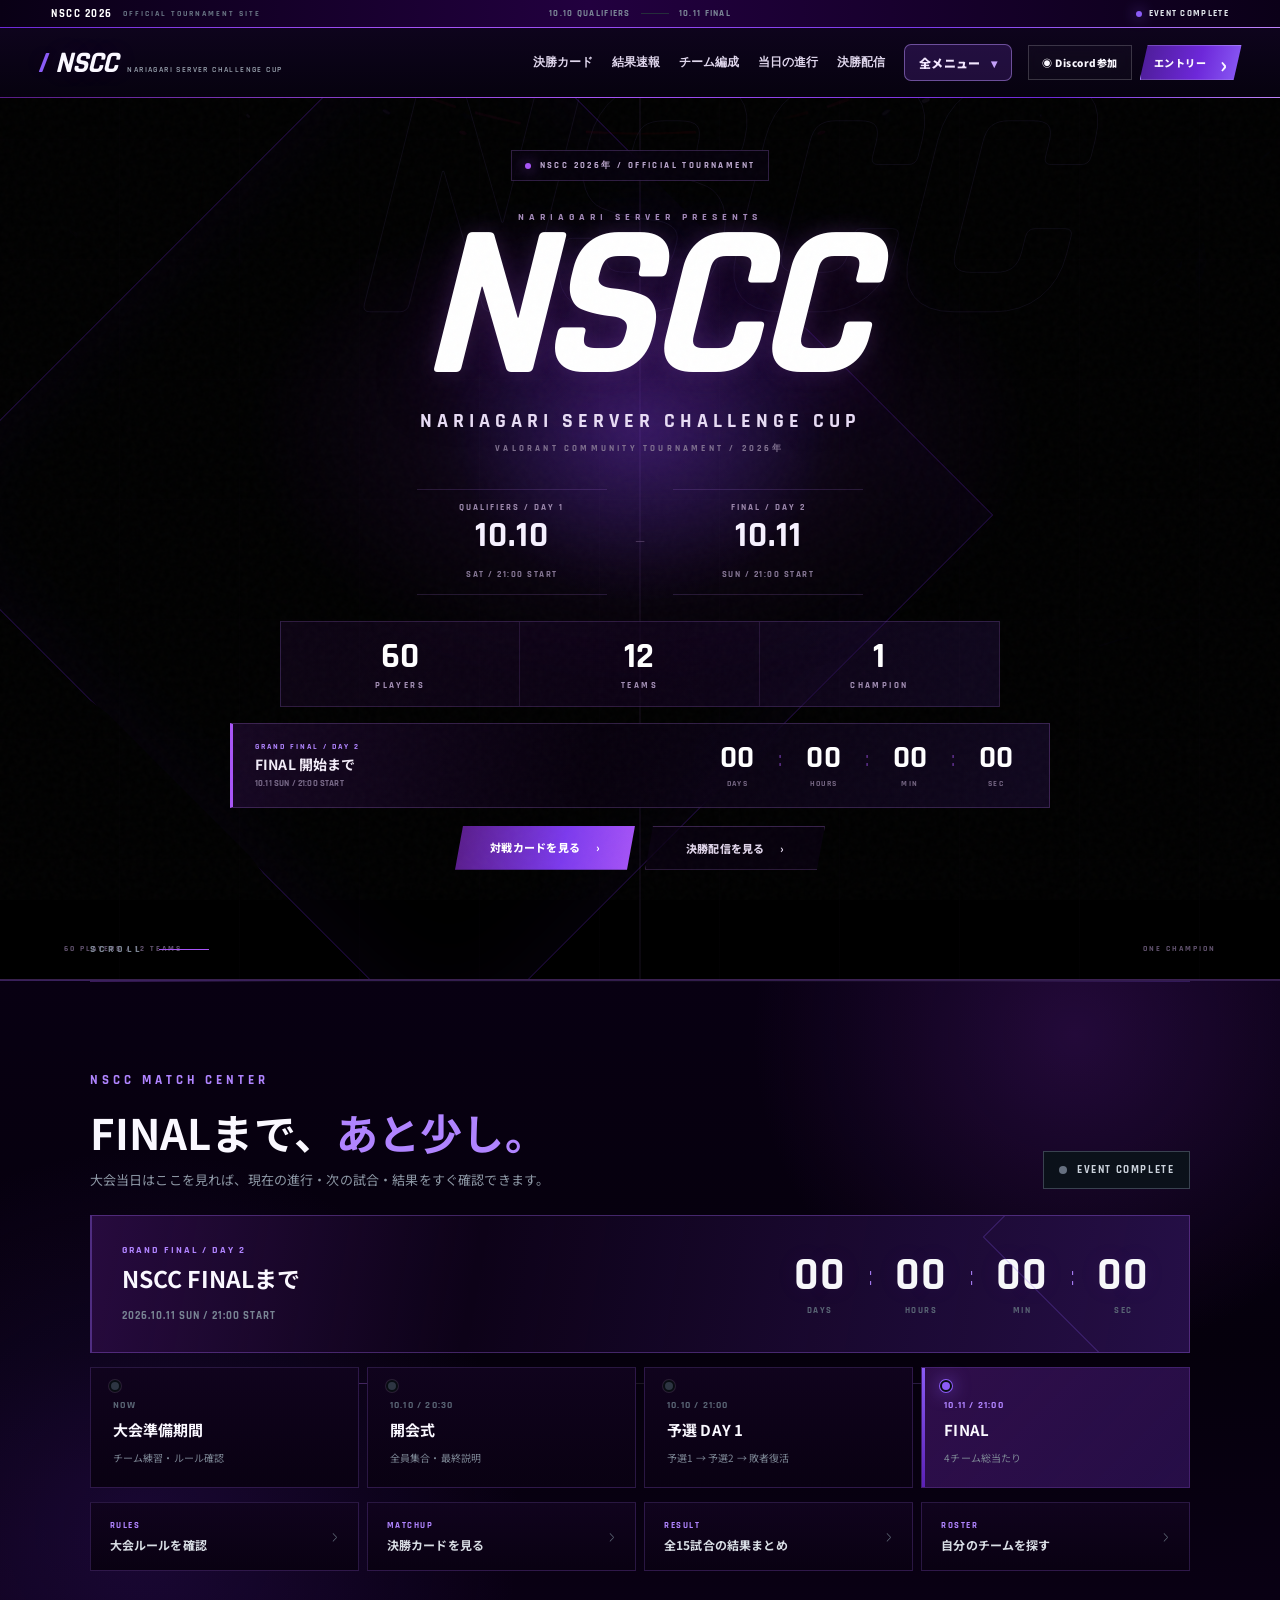
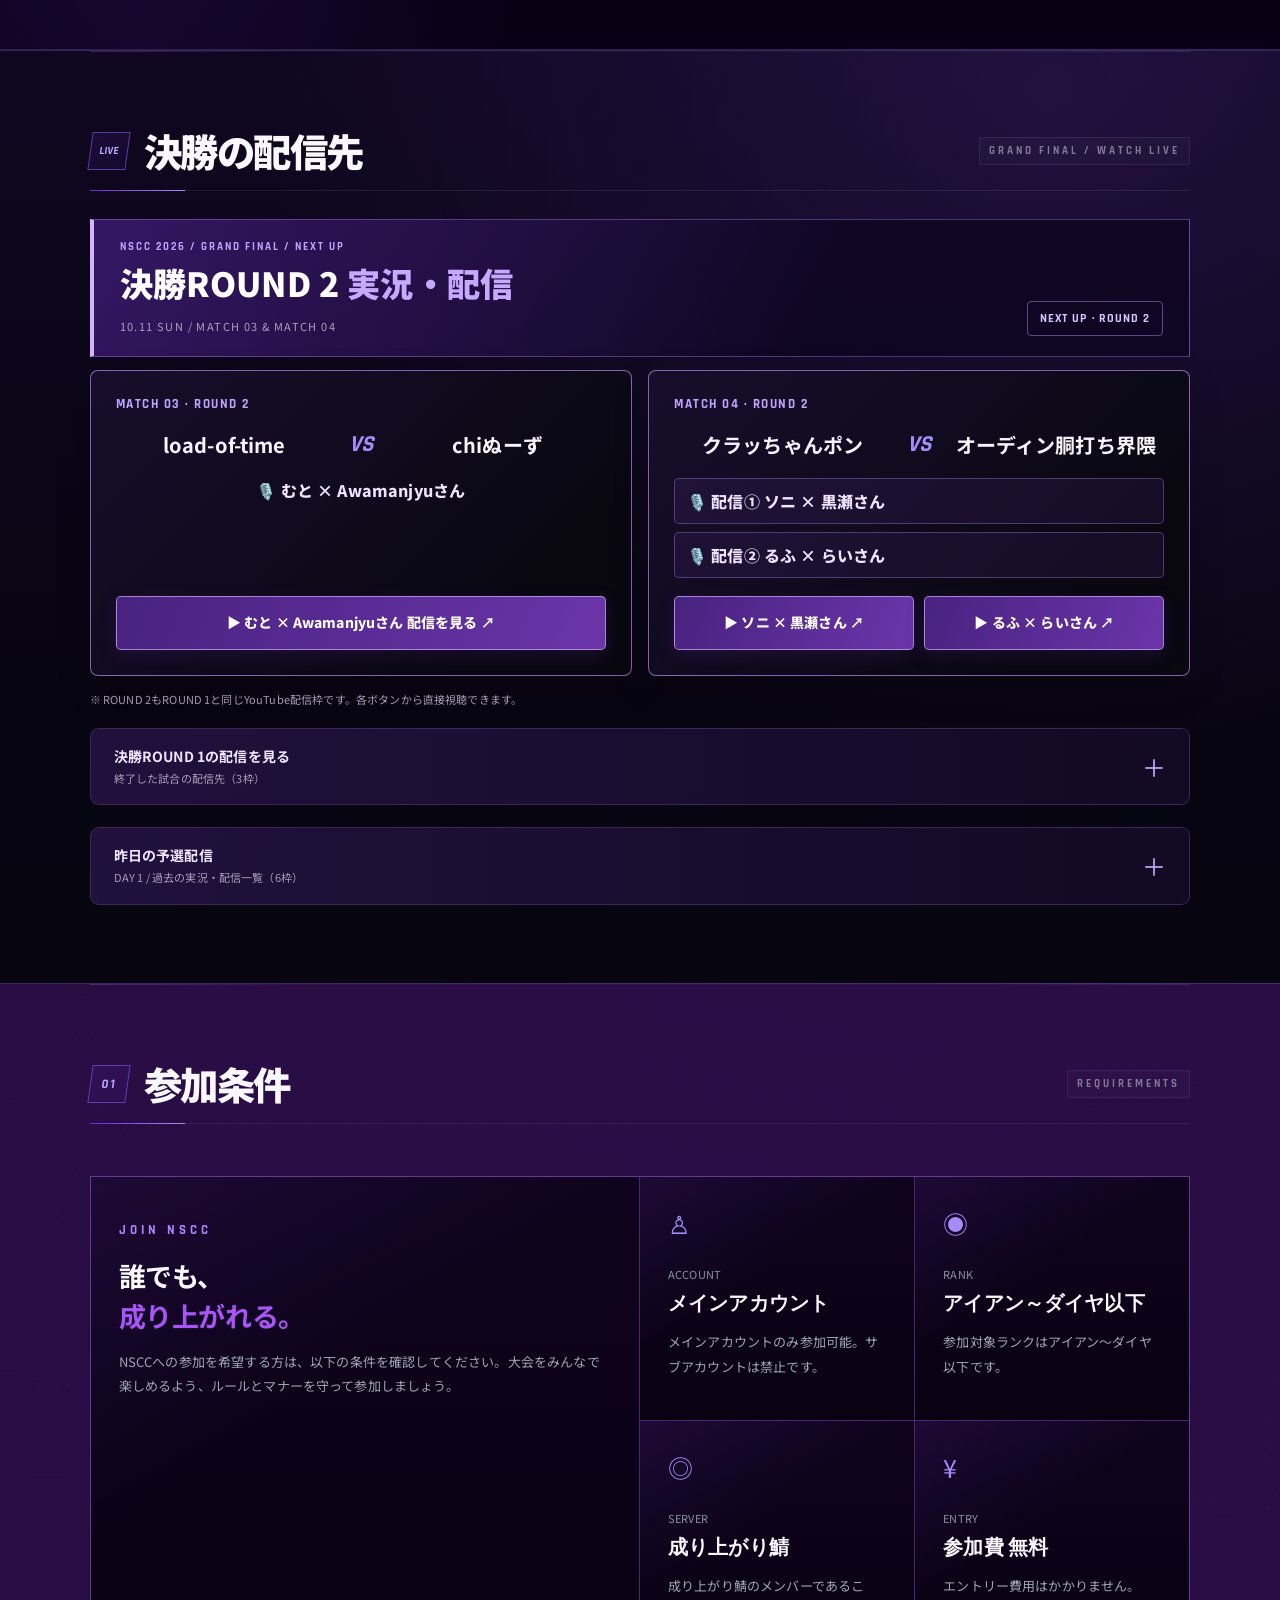
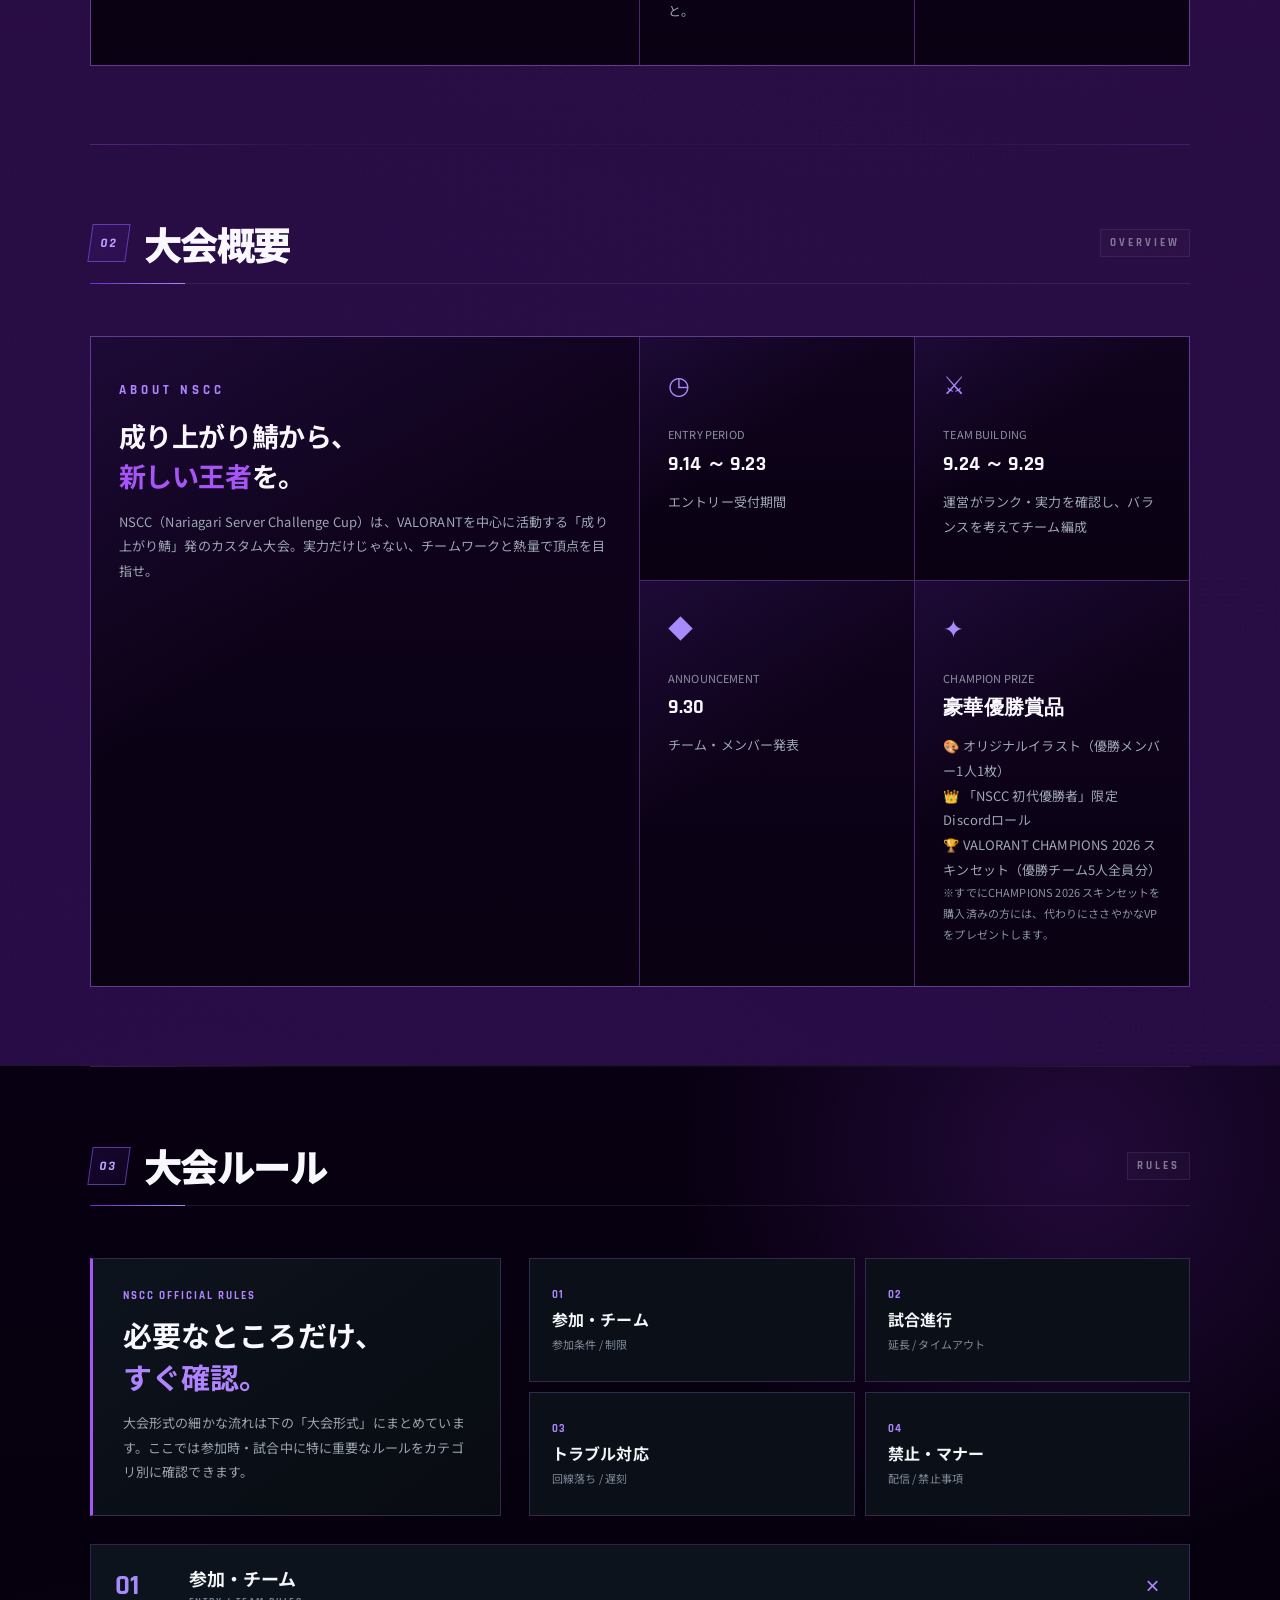
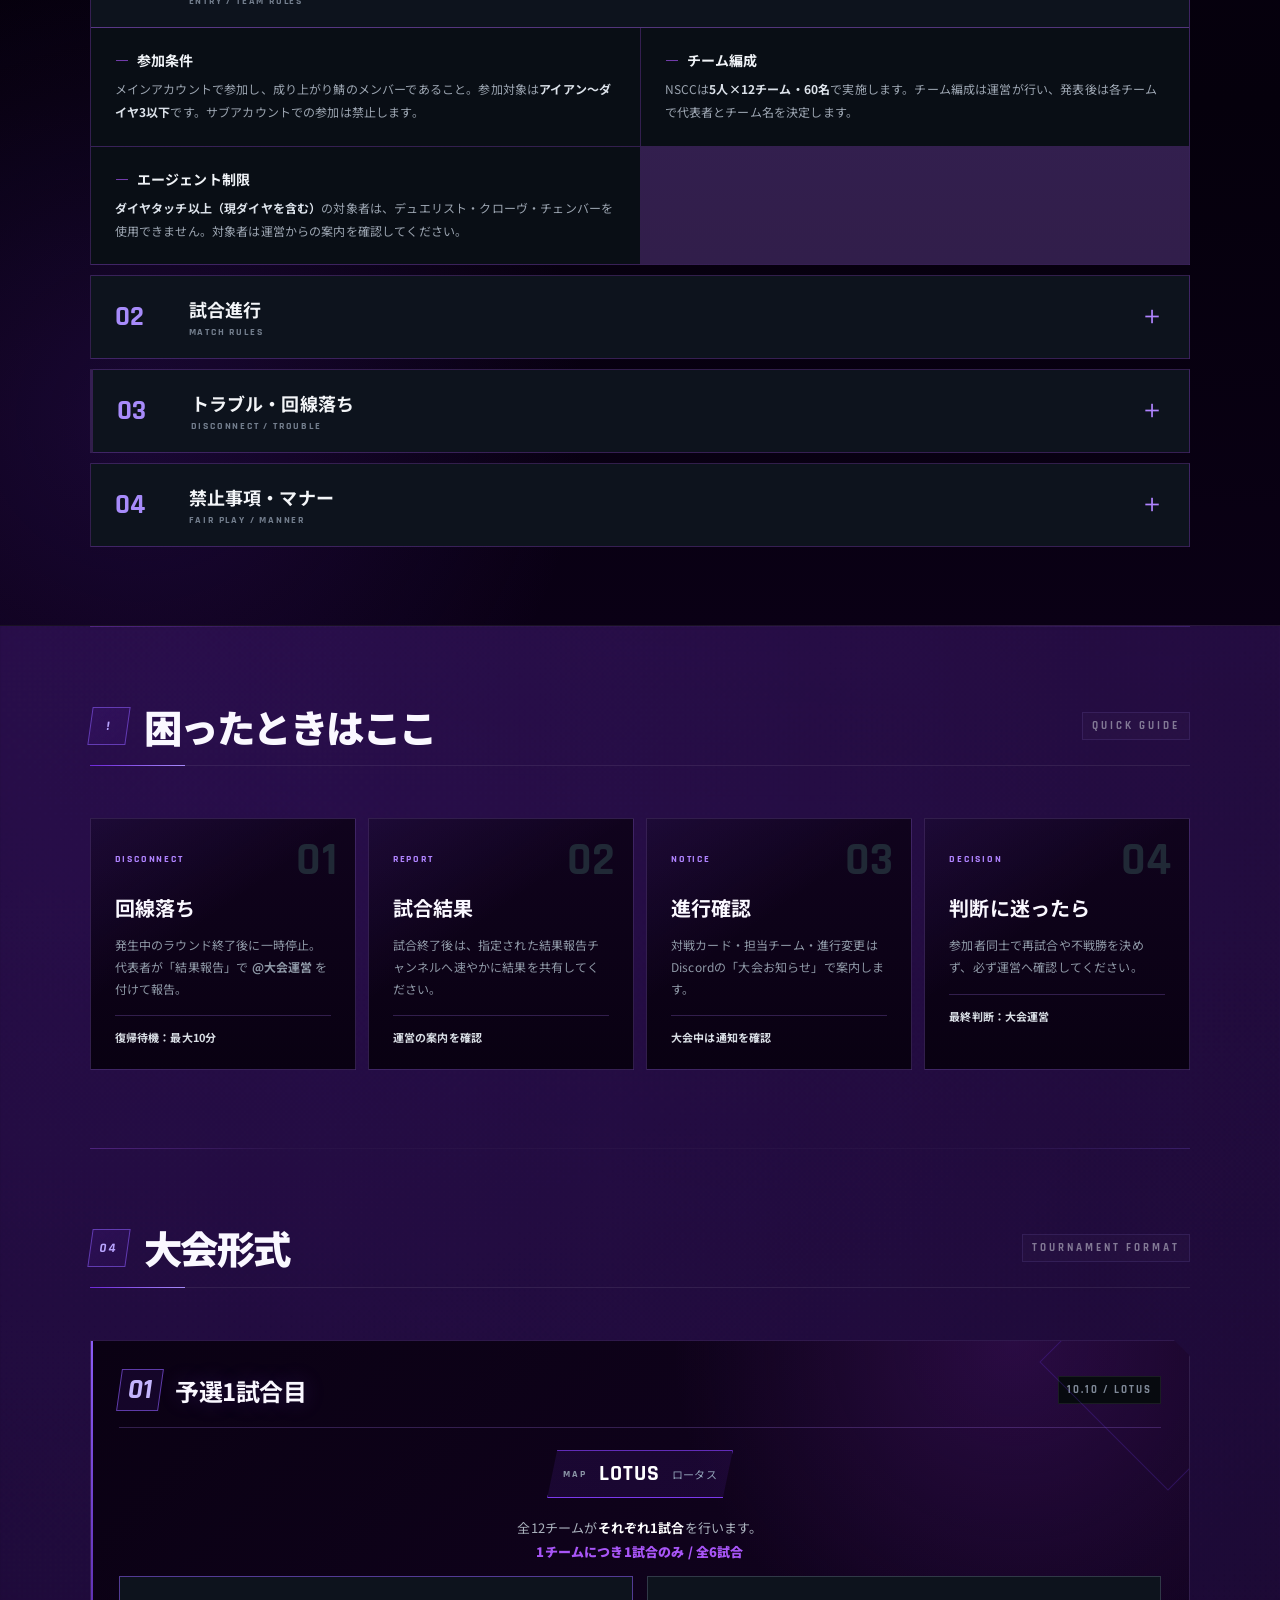
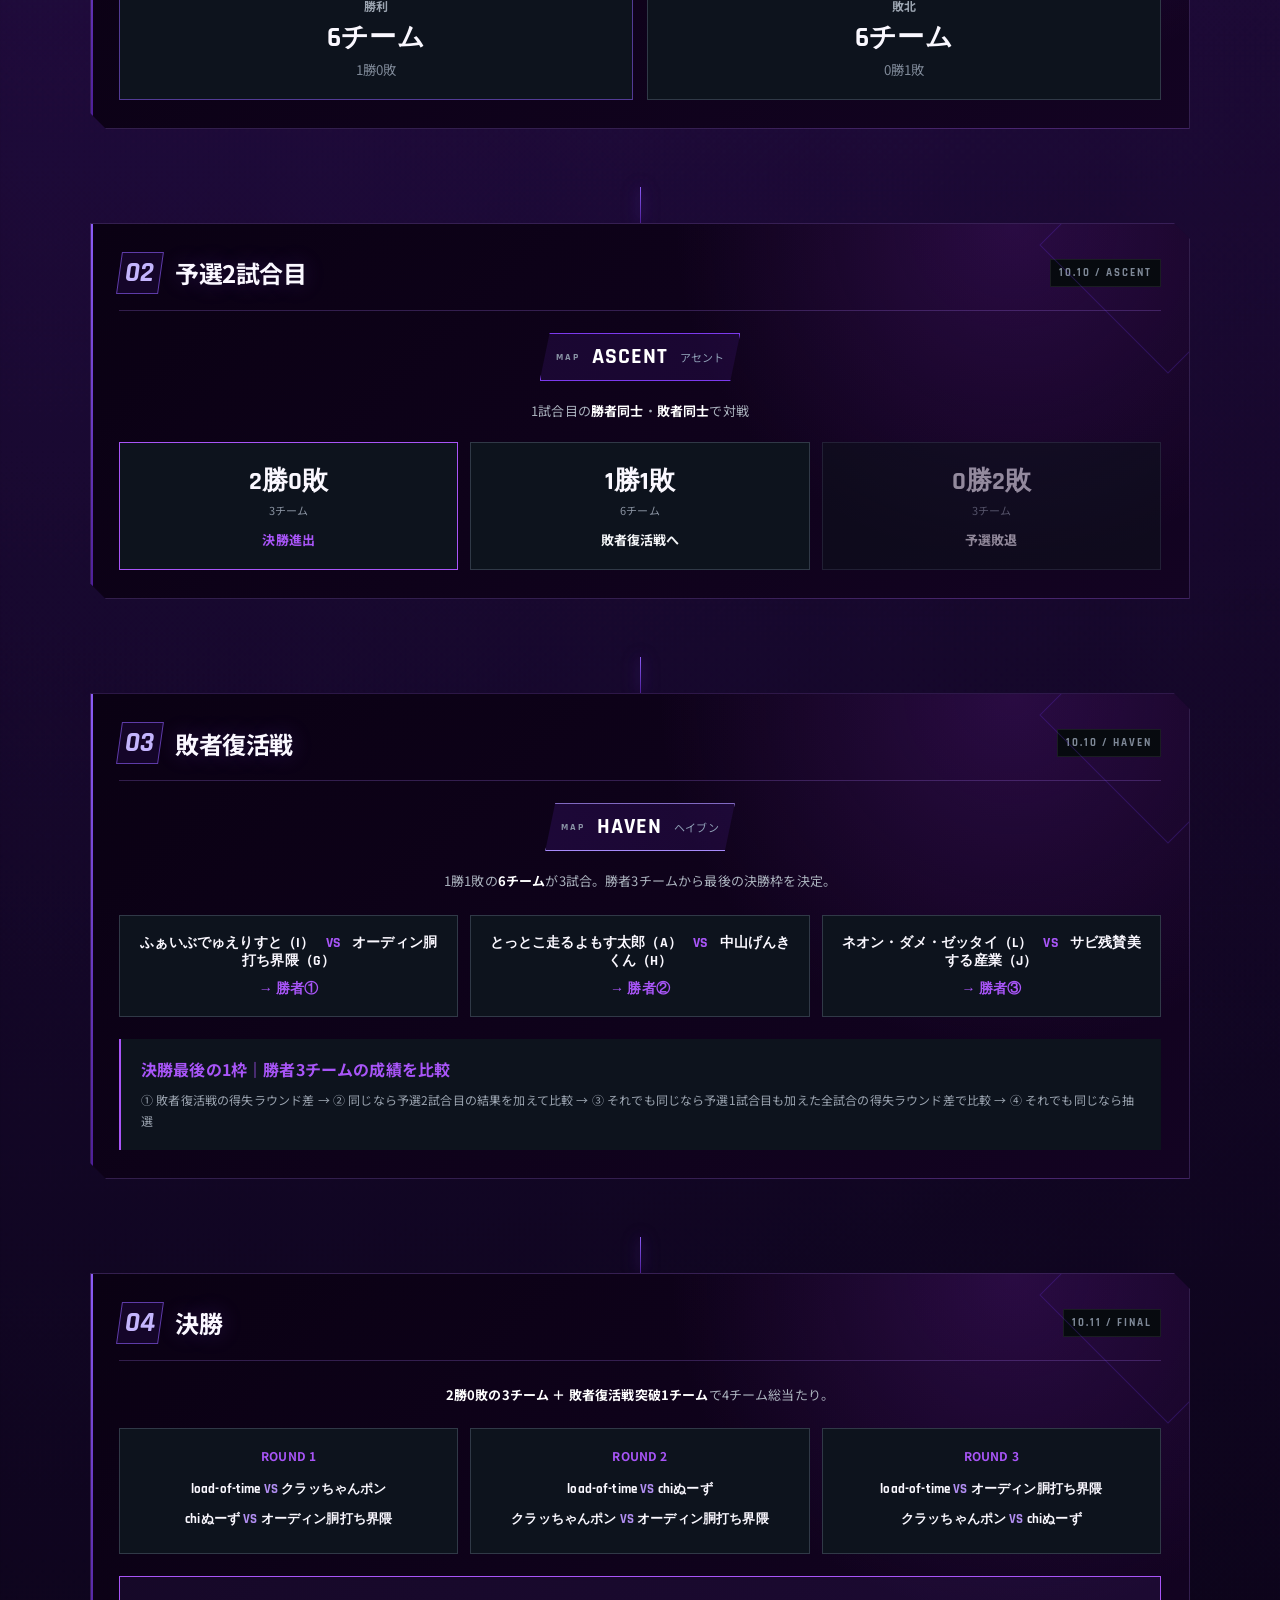
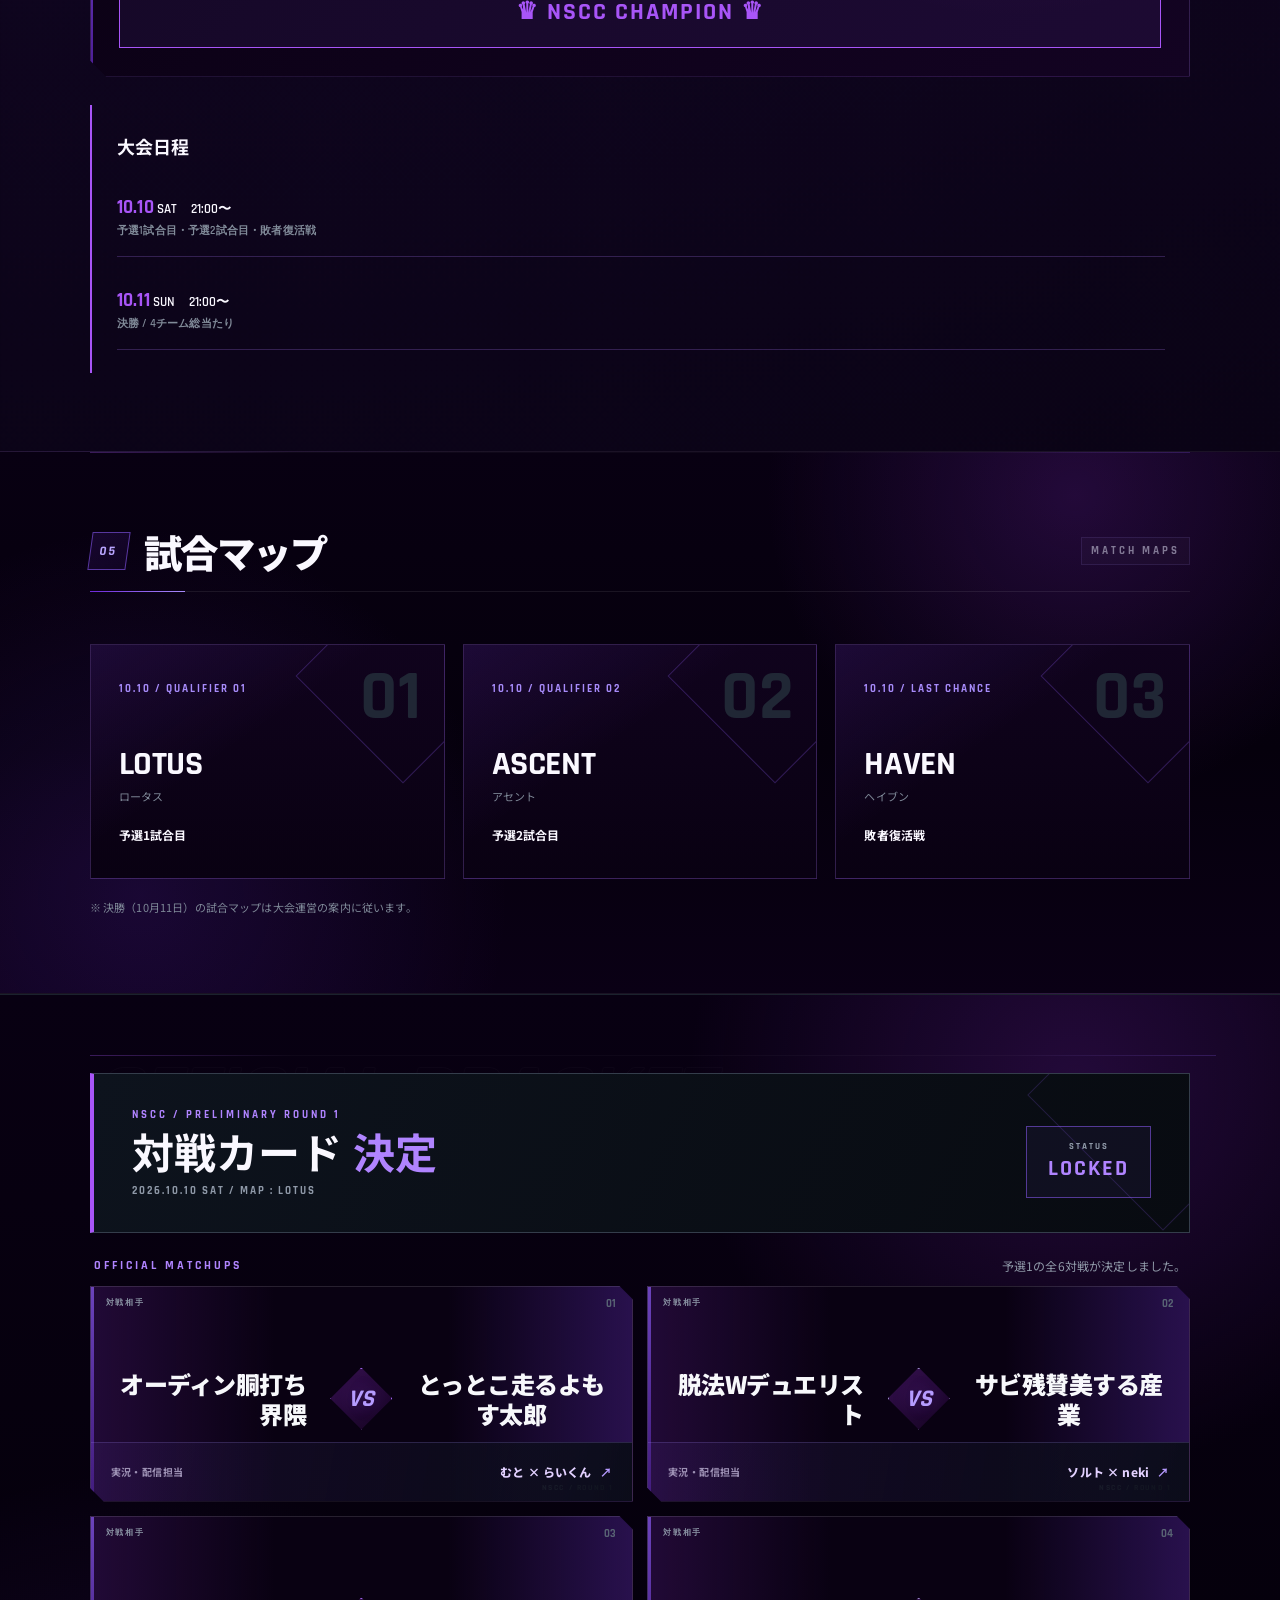
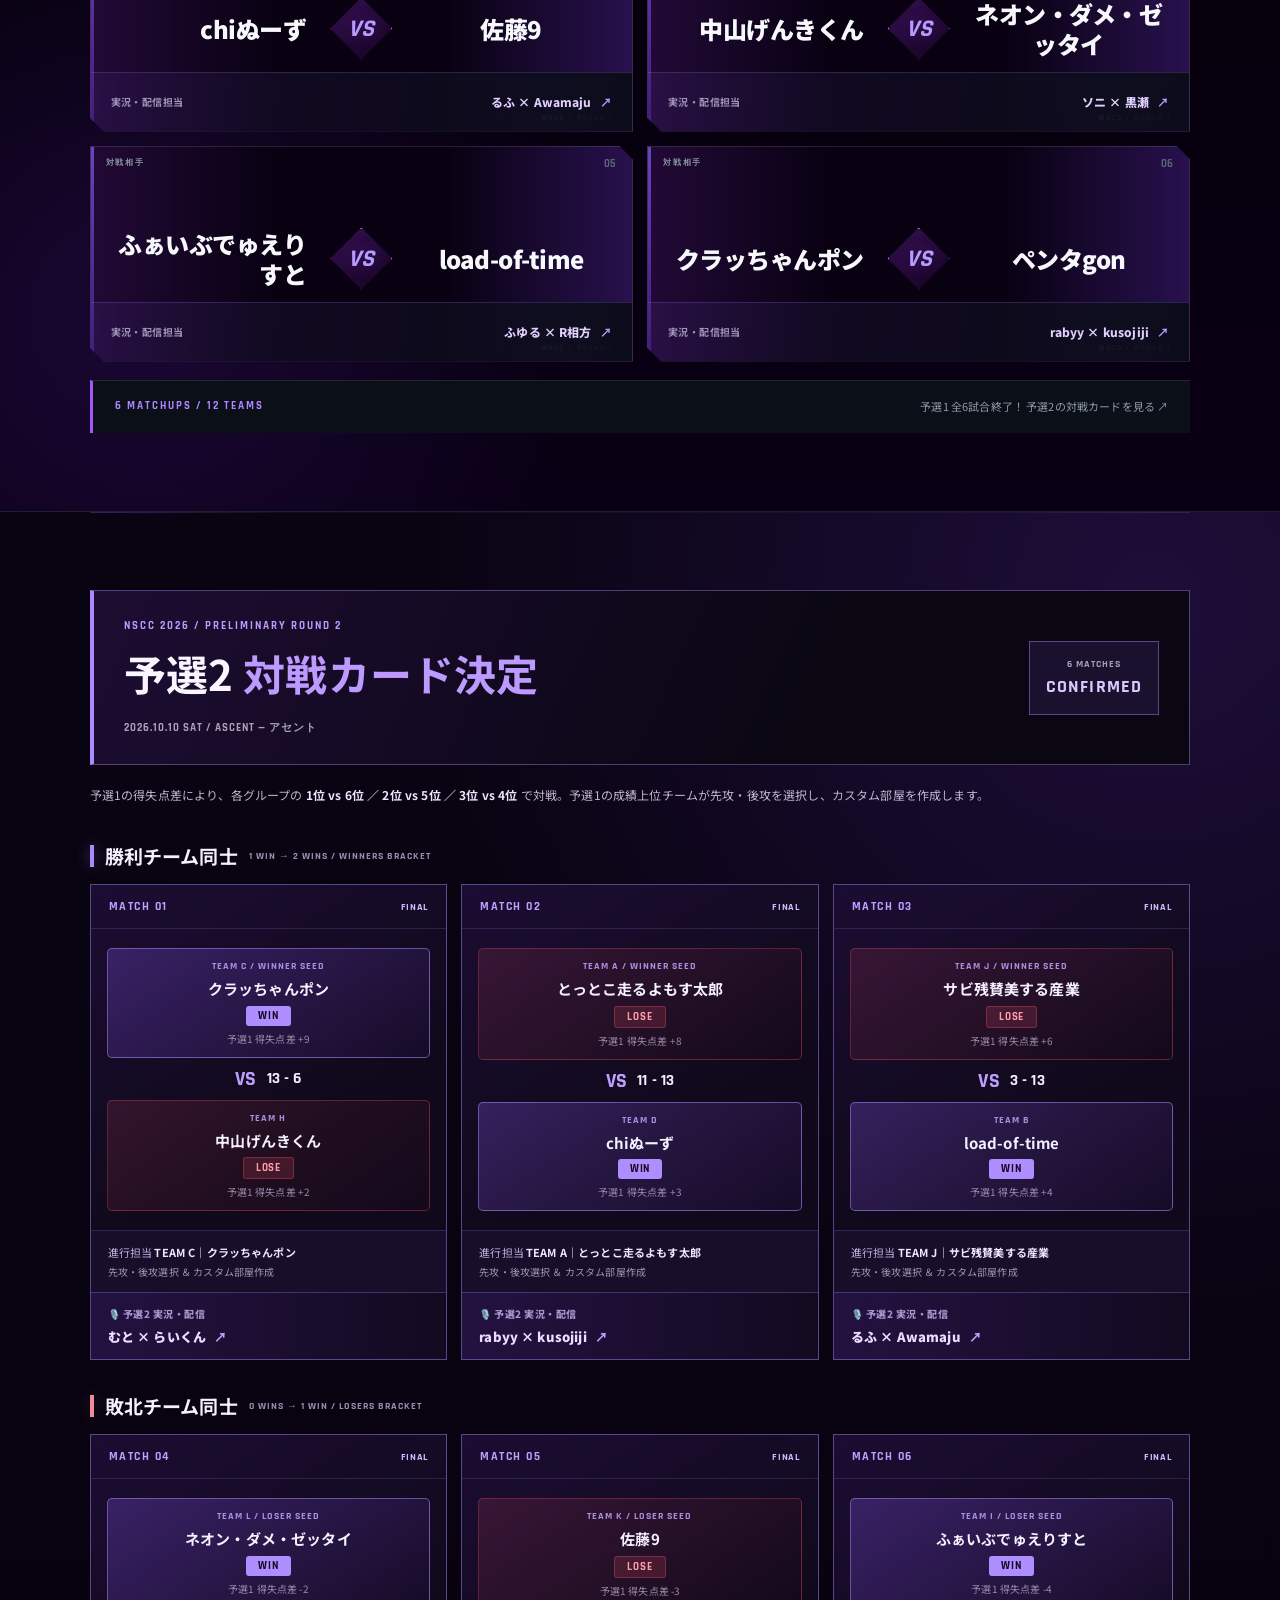
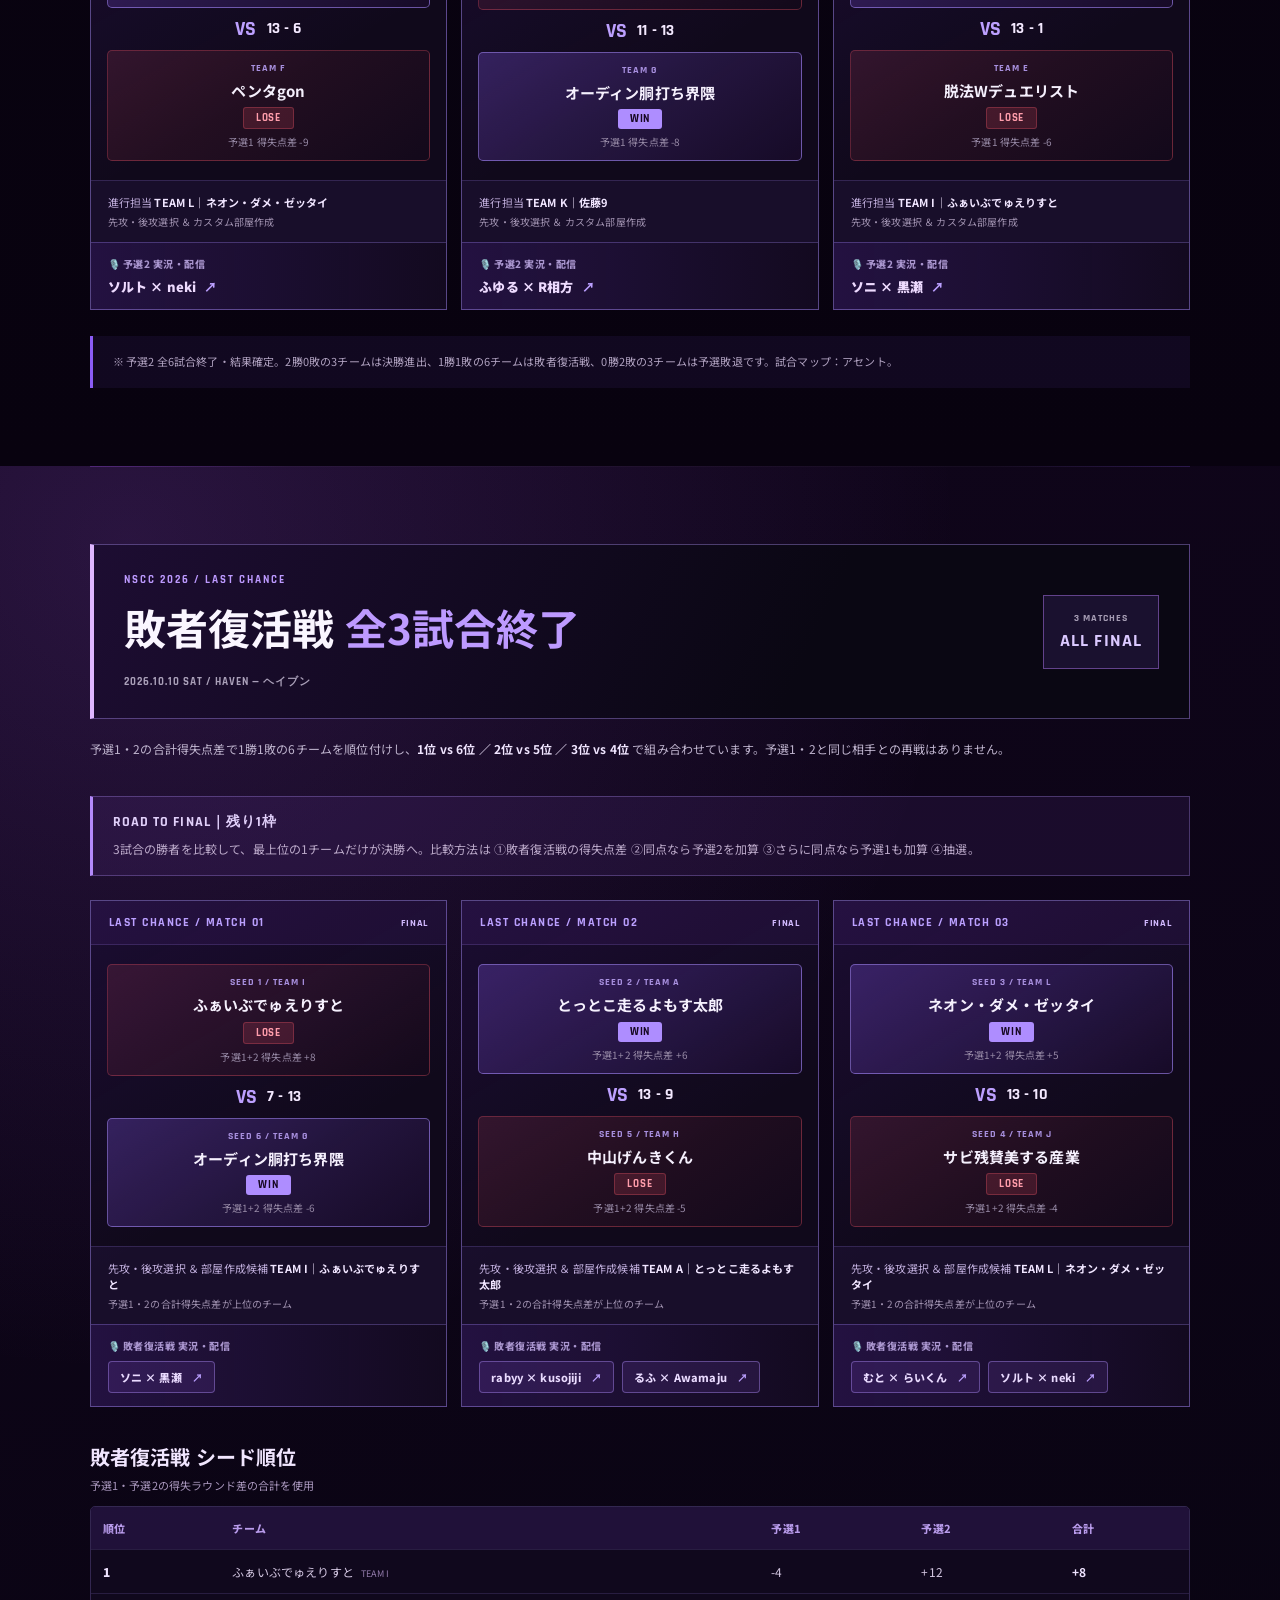
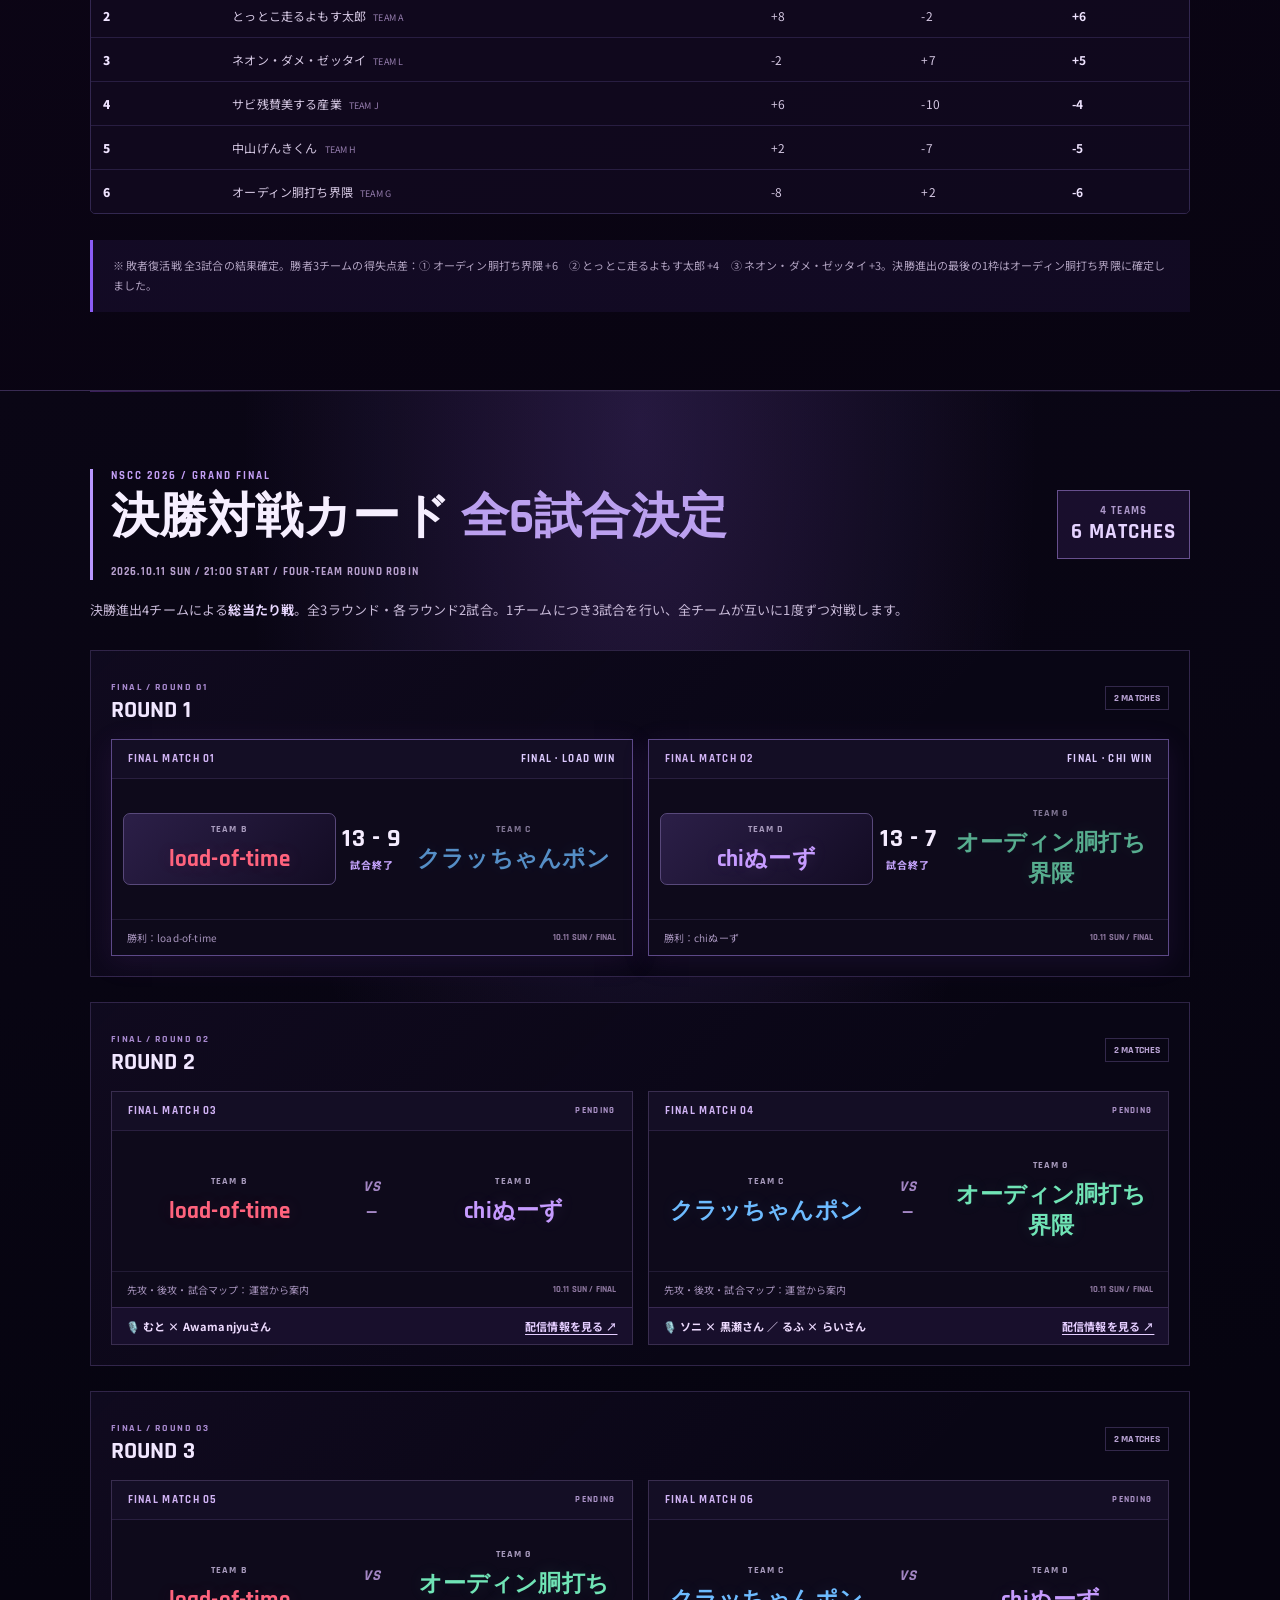
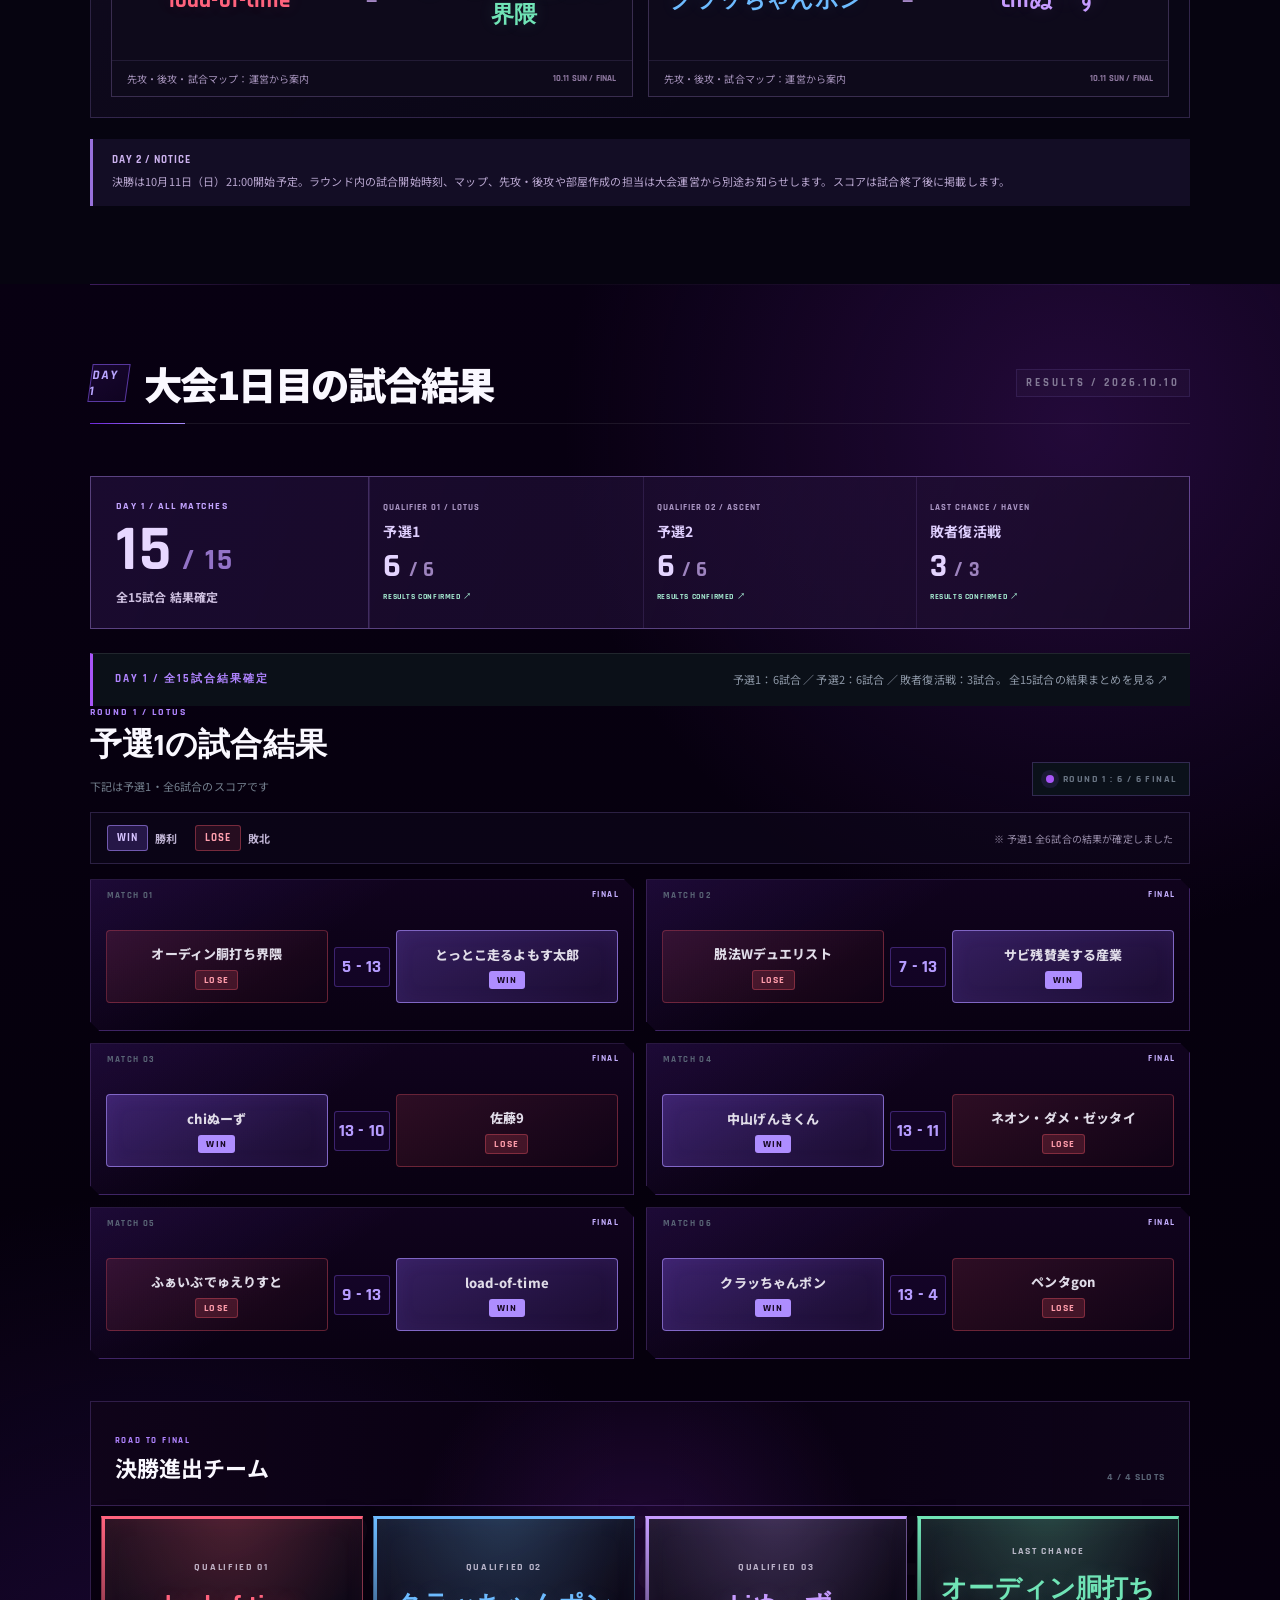
==== index.html @ c6357b42 "Link all ROUND 2 final broadcasts to their existing YouTube streams" ====
<!doctype html>
<html lang="ja">
<head>
  <meta charset="utf-8">
  <meta name="viewport" content="width=device-width,initial-scale=1">
  <meta http-equiv="Cache-Control" content="no-cache, no-store, must-revalidate">
  <meta http-equiv="Pragma" content="no-cache">
  <meta http-equiv="Expires" content="0">
  <title>NSCC | 成り上がり Server Challenge Cup</title>
  <meta name="description" content="成り上がり鯖が主催するVALORANTカスタム大会 NSCC">
  <link rel="stylesheet" href="style.css?v=20261011-r2-hosts-pairs">
</head>
<body class="nscc-compact-layout">
  <div class="noise"></div>
  <div class="tournament-ribbon">
    <div class="tournament-ribbon__brand"><strong>NSCC 2026</strong><span>OFFICIAL TOURNAMENT SITE</span></div>
    <div class="tournament-ribbon__schedule"><span>10.10 QUALIFIERS</span><i></i><span>10.11 FINAL</span></div>
    <div class="tournament-ribbon__status"><i></i><span id="ribbonStatus">PRE EVENT</span></div>
  </div>
  <header class="header site-nav-compact">
    <a class="brand" href="#top"><span>NSCC</span><small>NARIAGARI SERVER CHALLENGE CUP</small></a>
    <nav id="siteNav" aria-label="サイト内メニュー">
      <a href="#finalmatchups">決勝カード</a>
      <a href="#results">結果速報</a>
      <a href="#teams">チーム編成</a>
      <a href="#dayflow">当日の進行</a>
      <a href="#live">決勝配信</a>
      <details class="site-more">
        <summary>全メニュー <span aria-hidden="true">▾</span></summary>
        <div class="site-more-panel">
          <div class="site-menu-group"><small>大会案内</small>
            <a href="#liveboard">LIVE・カウントダウン</a>
            <a href="#requirements">参加条件</a>
            <a href="#about">大会概要</a>
            <a href="#rules">大会ルール</a>
            <a href="#quickguide">困ったときは</a>
            <a href="#notes">備考</a>
          </div>
          <div class="site-menu-group"><small>試合・結果</small>
            <a href="#bracket">大会形式</a>
            <a href="#maps">試合マップ</a>
            <a href="#matchups">予選1カード</a>
            <a href="#round2">予選2カード</a>
            <a href="#lastchance">敗者復活戦</a>
            <a href="results.html">大会結果まとめ</a>
          </div>
          <div class="site-menu-group"><small>運営・関連</small>
            <a href="draw.html">対戦抽選</a>
            <a href="side.html">先攻・後攻</a>
            <a href="#news">NEWS</a>
            <a href="#entry">エントリー情報</a>
            <a href="https://discord.gg/B6Ruuv8vS" target="_blank" rel="noopener">Discord参加 ↗</a>
          </div>
        </div>
      </details>
    </nav>
    <div class="head-actions">
      <a class="discord" href="https://discord.gg/B6Ruuv8vS" target="_blank" rel="noopener">◉ Discord参加</a>
      <a class="entry" href="https://forms.gle/kX8H7CHd4jUk99Mw9" target="_blank" rel="noopener">エントリー <b>›</b></a>
    </div>
    <button type="button" class="menu" aria-label="メニュー" aria-expanded="false" aria-controls="siteNav">☰</button>
  </header>
  <main id="top">
    <section class="hero hero-official">
      <div class="hero-bg"></div>
      <div class="hero-grid"></div>
      <div class="hero-stage-glow"></div>

      <div class="hero-official-inner">
        <div class="hero-status"><i></i><span>NSCC 2026年 / OFFICIAL TOURNAMENT</span></div>

        <div class="hero-mark">
          <span class="hero-mark-top">NARIAGARI SERVER PRESENTS</span>
          <h1>NSCC</h1>
          <p>NARIAGARI SERVER CHALLENGE CUP</p>
          <em>VALORANT COMMUNITY TOURNAMENT / 2026年</em>
        </div>

        <div class="hero-dates">
          <article>
            <small>QUALIFIERS / DAY 1</small>
            <strong>10.10</strong>
            <span>SAT / 21:00 START</span>
          </article>
          <b>—</b>
          <article>
            <small>FINAL / DAY 2</small>
            <strong>10.11</strong>
            <span>SUN / 21:00 START</span>
          </article>
        </div>

        <div class="hero-stats">
          <article><strong>60</strong><span>PLAYERS</span></article>
          <article><strong>12</strong><span>TEAMS</span></article>
          <article><strong>1</strong><span>CHAMPION</span></article>
        </div>

        <div class="hero-countdown">
          <div class="hero-countdown-title">
            <small>GRAND FINAL / DAY 2</small>
            <strong>FINAL 開始まで</strong>
            <span>10.11 SUN / 21:00 START</span>
          </div>
          <div class="hero-countdown-clock" aria-label="NSCC FINAL開始までのカウントダウン">
            <div><b id="heroDays">--</b><small>DAYS</small></div>
            <i>:</i>
            <div><b id="heroHours">--</b><small>HOURS</small></div>
            <i>:</i>
            <div><b id="heroMinutes">--</b><small>MIN</small></div>
            <i>:</i>
            <div><b id="heroSeconds">--</b><small>SEC</small></div>
          </div>
        </div>

        <div class="hero-official-actions">
          <a href="#finalmatchups" class="hero-primary">対戦カードを見る <span>›</span></a>
          <a href="#live" class="hero-secondary">決勝配信を見る <span>›</span></a>
        </div>
      </div>

      <div class="hero-corner hero-corner-left">60 PLAYERS / 12 TEAMS</div>
      <div class="hero-corner hero-corner-right">ONE CHAMPION</div>
      <div class="scroll">SCROLL <span></span></div>
    </section>

    <section id="liveboard" class="section event-command-section">
      <div class="event-command-top">
        <div>
          <p class="eyebrow">NSCC MATCH CENTER</p>
          <h2>FINALまで、<span>あと少し。</span></h2>
          <p>大会当日はここを見れば、現在の進行・次の試合・結果をすぐ確認できます。</p>
        </div>
        <div class="live-status-badge" id="liveStatusBadge"><i></i><span>PRE EVENT</span></div>
      </div>

      <div class="countdown-panel" id="countdownPanel" data-target="2026-10-11T21:00:00+09:00">
        <div class="countdown-copy">
          <small>GRAND FINAL / DAY 2</small>
          <strong>NSCC FINALまで</strong>
          <span>2026.10.11 SUN / 21:00 START</span>
        </div>
        <div class="countdown-clock" aria-label="NSCC FINAL開始までのカウントダウン">
          <div><b id="cdDays">--</b><small>DAYS</small></div>
          <i>:</i>
          <div><b id="cdHours">--</b><small>HOURS</small></div>
          <i>:</i>
          <div><b id="cdMinutes">--</b><small>MIN</small></div>
          <i>:</i>
          <div><b id="cdSeconds">--</b><small>SEC</small></div>
        </div>
      </div>

      <div class="live-progress" id="liveProgress">
        <article class="active" data-stage="pre"><small>NOW</small><b>大会準備期間</b><span>チーム練習・ルール確認</span></article>
        <article data-stage="opening"><small>10.10 / 20:30</small><b>開会式</b><span>全員集合・最終説明</span></article>
        <article data-stage="day1"><small>10.10 / 21:00</small><b>予選 DAY 1</b><span>予選1 → 予選2 → 敗者復活</span></article>
        <article data-stage="final"><small>10.11 / 21:00</small><b>FINAL</b><span>4チーム総当たり</span></article>
      </div>

      <div class="command-links">
        <a href="#rules"><span>RULES</span><b>大会ルールを確認</b><em>›</em></a>
        <a href="#finalmatchups"><span>MATCHUP</span><b>決勝カードを見る</b><em>›</em></a>
        <a href="results.html"><span>RESULT</span><b>全15試合の結果まとめ</b><em>›</em></a>
        <a href="#teams"><span>ROSTER</span><b>自分のチームを探す</b><em>›</em></a>
      </div>
    </section>

<section id="live" class="section dark nscc-final-live-section">
      <div class="section-title"><span>LIVE</span><h2>決勝の配信先</h2><small>GRAND FINAL / WATCH LIVE</small></div>


      <div class="nscc-final-broadcast nscc-round2-featured" id="final-live-streams">
        <div class="nscc-final-broadcast-heading">
          <div><p>NSCC 2026 / GRAND FINAL / NEXT UP</p><h3>決勝ROUND 2 <span>実況・配信</span></h3><small>10.11 SUN / MATCH 03 &amp; MATCH 04</small></div>
          <span class="nscc-final-broadcast-label">NEXT UP · ROUND 2</span>
        </div>
        <div class="nscc-final-broadcast-grid">
          <article class="nscc-final-broadcast-card">
            <small>MATCH 03 · ROUND 2</small>
            <div class="nscc-final-broadcast-versus"><strong>load-of-time</strong><b>VS</b><strong>chiぬーず</strong></div>
            <p class="nscc-r2-hosts">🎙️ むと × Awamanjyuさん</p>
            <div class="nscc-final-broadcast-links"><a href="https://youtube.com/live/Dep8SmiEMSQ" target="_blank" rel="noopener noreferrer" aria-label="むととAwamanjyuさんのROUND 2配信をYouTubeで見る">▶ むと × Awamanjyuさん 配信を見る ↗</a></div>
          </article>
          <article class="nscc-final-broadcast-card">
            <small>MATCH 04 · ROUND 2</small>
            <div class="nscc-final-broadcast-versus"><strong>クラッちゃんポン</strong><b>VS</b><strong>オーディン胴打ち界隈</strong></div>
            <div class="nscc-r2-host-pairs"><p class="nscc-r2-hosts">🎙️ 配信① ソニ × 黒瀬さん</p><p class="nscc-r2-hosts">🎙️ 配信② るふ × らいさん</p></div>
            <div class="nscc-final-broadcast-links"><a href="https://youtube.com/live/qg47vng_0dU" target="_blank" rel="noopener noreferrer" aria-label="ソニと黒瀬さんのROUND 2配信をYouTubeで見る">▶ ソニ × 黒瀬さん ↗</a><a href="https://www.youtube.com/live/hFQLG4HfKjw" target="_blank" rel="noopener noreferrer" aria-label="るふとらいさんのROUND 2配信をYouTubeで見る">▶ るふ × らいさん ↗</a></div>
          </article>
        </div>
        <p class="nscc-final-broadcast-note">※ ROUND 2もROUND 1と同じYouTube配信枠です。各ボタンから直接視聴できます。</p>
      </div>
      <details class="nscc-r1-broadcast-archive">
        <summary><span><b>決勝ROUND 1の配信を見る</b><small>終了した試合の配信先（3枠）</small></span><em aria-hidden="true">＋</em></summary>
      <div class="nscc-final-broadcast" id="round1-live-streams">
        <div class="nscc-final-broadcast-heading">
          <div>
            <p>NSCC 2026 / GRAND FINAL / ROUND 1</p>
            <h3>決勝ROUND 1 <span>実況・配信</span></h3>
            <small>10.11 SUN / YOUTUBE LIVE</small>
          </div>
          <span class="nscc-final-broadcast-label">2 MATCHES · 3 WATCH LINKS</span>
        </div>
        <div class="nscc-final-broadcast-grid">
          <article class="nscc-final-broadcast-card">
            <small>MATCH 01 · ROUND 1</small>
            <div class="nscc-final-broadcast-versus"><strong>load-of-time</strong><b>VS</b><strong>クラッちゃんポン</strong></div>
            <p>配信担当：るふさん（単独配信）／ソニくん（別配信枠）</p>
            <div class="nscc-final-broadcast-links">
              <a href="https://www.youtube.com/live/hFQLG4HfKjw" target="_blank" rel="noopener noreferrer" aria-label="るふさんの決勝配信をYouTubeで見る">▶ るふさんの配信 ↗</a>
              <a href="https://youtube.com/live/qg47vng_0dU" target="_blank" rel="noopener noreferrer" aria-label="ソニくんの決勝配信をYouTubeで見る">▶ ソニくんの配信 ↗</a>
            </div>
          </article>
          <article class="nscc-final-broadcast-card">
            <small>MATCH 02 · ROUND 1</small>
            <div class="nscc-final-broadcast-versus"><strong>chiぬーず</strong><b>VS</b><strong>オーディン胴打ち界隈</strong></div>
            <p>実況・配信：むと × Awamanjyuさん</p>
            <div class="nscc-final-broadcast-links">
              <a href="https://youtube.com/live/Dep8SmiEMSQ" target="_blank" rel="noopener noreferrer" aria-label="むととAwamanjyuさんの決勝配信をYouTubeで見る">▶ むと＆Awamanjyuさんの配信 ↗</a>
            </div>
          </article>
        </div>
        <p class="nscc-final-broadcast-note">※各配信の開始状況はYouTubeでご確認ください。昨日の予選配信は下のメニューから開けます。</p>
      </div>
      </details>
      <details class="nscc-qualifier-details">
        <summary><span><b>昨日の予選配信</b><small>DAY 1 / 過去の実況・配信一覧（6枠）</small></span><em aria-hidden="true">＋</em></summary>
      <div class="nscc-stream-wrap">
        <div class="nscc-stream-intro">
          <p class="nscc-stream-eyebrow">NSCC 2026 / OFFICIAL BROADCAST</p>
          <h3>昨日の予選 <span>アーカイブ配信</span></h3>
          <p>予選1・予選2・敗者復活戦の配信枠をまとめています。昨日の対戦を振り返りたい方はこちらからどうぞ。</p>
          <div class="nscc-stream-summary"><b>06</b><span>LIVE CHANNELS</span><i></i><b>12</b><span>COMMENTATORS</span></div>
        </div>
        <div class="nscc-stream-grid">
        <article class="nscc-stream-card" id="live-stream-01">
          <div class="nscc-stream-top"><span>STREAM 01</span><span class="nscc-stream-platform"><span class="nscc-stream-live-dot"></span> YOUTUBE LIVE</span></div>
          <div class="nscc-stream-people"><span>実況・配信</span><h3>むと <span class="nscc-stream-cross">×</span> らいくん</h3></div>
          <div class="nscc-stream-match"><small>予選1 担当試合 / MATCH 01</small><div class="nscc-stream-teams"><span>オーディン胴打ち界隈</span><b>VS</b><span>とっとこ走るよもす太郎</span></div></div>
          
          <div class="nscc-stream-match nscc-stream-match--round2"><small>予選2 担当試合 / MATCH 01</small><div class="nscc-stream-teams"><span>クラッちゃんポン</span><b>VS</b><span>中山げんきくん</span></div></div>
          
          <div class="nscc-stream-match nscc-stream-match--lastchance"><small>敗者復活戦 担当試合 / MATCH 03</small><div class="nscc-stream-teams"><span>ネオン・ダメ・ゼッタイ</span><b>VS</b><span>サビ残賛美する産業</span></div></div>
          <a class="nscc-stream-link" href="https://youtube.com/live/gdm9dBAhXcs?feature=share" target="_blank" rel="noopener noreferrer" aria-label="むととらいくんの配信をYouTubeで見る"><span>配信ページを見る</span><span aria-hidden="true">↗</span></a>
        </article>
        <article class="nscc-stream-card" id="live-stream-02">
          <div class="nscc-stream-top"><span>STREAM 02</span><span class="nscc-stream-platform"><span class="nscc-stream-live-dot"></span> YOUTUBE LIVE</span></div>
          <div class="nscc-stream-people"><span>実況・配信</span><h3>ソルト <span class="nscc-stream-cross">×</span> neki</h3></div>
          <div class="nscc-stream-match"><small>予選1 担当試合 / MATCH 02</small><div class="nscc-stream-teams"><span>脱法Wデュエリスト</span><b>VS</b><span>サビ残賛美する産業</span></div></div>
          
          <div class="nscc-stream-match nscc-stream-match--round2"><small>予選2 担当試合 / MATCH 04</small><div class="nscc-stream-teams"><span>ネオン・ダメ・ゼッタイ</span><b>VS</b><span>ペンタgon</span></div></div>
          
          <div class="nscc-stream-match nscc-stream-match--lastchance"><small>敗者復活戦 担当試合 / MATCH 03</small><div class="nscc-stream-teams"><span>ネオン・ダメ・ゼッタイ</span><b>VS</b><span>サビ残賛美する産業</span></div></div>
          <a class="nscc-stream-link" href="https://www.youtube.com/live/NF9pKOTMsrs?si=boB-4ybbsdGX3QEx" target="_blank" rel="noopener noreferrer" aria-label="ソルトとnekiの配信をYouTubeで見る"><span>配信ページを見る</span><span aria-hidden="true">↗</span></a>
        </article>
        <article class="nscc-stream-card" id="live-stream-03">
          <div class="nscc-stream-top"><span>STREAM 03</span><span class="nscc-stream-platform"><span class="nscc-stream-live-dot"></span> YOUTUBE LIVE</span></div>
          <div class="nscc-stream-people"><span>実況・配信</span><h3>るふ <span class="nscc-stream-cross">×</span> Awamaju</h3></div>
          <div class="nscc-stream-match"><small>予選1 担当試合 / MATCH 03</small><div class="nscc-stream-teams"><span>chiぬーず</span><b>VS</b><span>佐藤9</span></div></div>
          
          <div class="nscc-stream-match nscc-stream-match--round2"><small>予選2 担当試合 / MATCH 03</small><div class="nscc-stream-teams"><span>サビ残賛美する産業</span><b>VS</b><span>load-of-time</span></div></div>
          
          <div class="nscc-stream-match nscc-stream-match--lastchance"><small>敗者復活戦 担当試合 / MATCH 02</small><div class="nscc-stream-teams"><span>とっとこ走るよもす太郎</span><b>VS</b><span>中山げんきくん</span></div></div>
          <a class="nscc-stream-link" href="https://www.youtube.com/live/HP_FKTlzU1w?si=2h0PEOO6mkD6KFLP" target="_blank" rel="noopener noreferrer" aria-label="るふとAwamajuの配信をYouTubeで見る"><span>配信ページを見る</span><span aria-hidden="true">↗</span></a>
        </article>
        <article class="nscc-stream-card" id="live-stream-04">
          <div class="nscc-stream-top"><span>STREAM 04</span><span class="nscc-stream-platform"><span class="nscc-stream-live-dot"></span> YOUTUBE LIVE</span></div>
          <div class="nscc-stream-people"><span>実況・配信</span><h3>ソニ <span class="nscc-stream-cross">×</span> 黒瀬</h3></div>
          <div class="nscc-stream-match"><small>予選1 担当試合 / MATCH 04</small><div class="nscc-stream-teams"><span>中山げんきくん</span><b>VS</b><span>ネオン・ダメ・ゼッタイ</span></div></div>
          
          <div class="nscc-stream-match nscc-stream-match--round2"><small>予選2 担当試合 / MATCH 06</small><div class="nscc-stream-teams"><span>ふぁいぶでゅえりすと</span><b>VS</b><span>脱法Wデュエリスト</span></div></div>
          
          <div class="nscc-stream-match nscc-stream-match--lastchance"><small>敗者復活戦 担当試合 / MATCH 01</small><div class="nscc-stream-teams"><span>ふぁいぶでゅえりすと</span><b>VS</b><span>オーディン胴打ち界隈</span></div></div>
          <a class="nscc-stream-link" href="https://www.youtube.com/live/wZi1LeEY0HM?si=XpKDeEazatVQLNQP" target="_blank" rel="noopener noreferrer" aria-label="ソニと黒瀬の配信をYouTubeで見る"><span>配信ページを見る</span><span aria-hidden="true">↗</span></a>
        </article>
        <article class="nscc-stream-card" id="live-stream-05">
          <div class="nscc-stream-top"><span>STREAM 05</span><span class="nscc-stream-platform"><span class="nscc-stream-live-dot"></span> YOUTUBE LIVE</span></div>
          <div class="nscc-stream-people"><span>実況・配信</span><h3>ふゆる <span class="nscc-stream-cross">×</span> R相方</h3></div>
          <div class="nscc-stream-match"><small>予選1 担当試合 / MATCH 05</small><div class="nscc-stream-teams"><span>ふぁいぶでゅえりすと</span><b>VS</b><span>load-of-time</span></div></div>
          
          <div class="nscc-stream-match nscc-stream-match--round2"><small>予選2 担当試合 / MATCH 05</small><div class="nscc-stream-teams"><span>佐藤9</span><b>VS</b><span>オーディン胴打ち界隈</span></div></div>
          <a class="nscc-stream-link" href="https://www.youtube.com/watch?v=LHq7ZD_g7h8" target="_blank" rel="noopener noreferrer" aria-label="ふゆるとR相方の配信をYouTubeで見る"><span>配信ページを見る</span><span aria-hidden="true">↗</span></a>
        </article>
        <article class="nscc-stream-card" id="live-stream-06">
          <div class="nscc-stream-top"><span>STREAM 06</span><span class="nscc-stream-platform"><span class="nscc-stream-live-dot"></span> YOUTUBE LIVE</span></div>
          <div class="nscc-stream-people"><span>実況・配信</span><h3>rabyy <span class="nscc-stream-cross">×</span> kusojiji</h3></div>
          <div class="nscc-stream-match"><small>予選1 担当試合 / MATCH 06</small><div class="nscc-stream-teams"><span>クラッちゃんポン</span><b>VS</b><span>ペンタgon</span></div></div>
          
          <div class="nscc-stream-match nscc-stream-match--round2"><small>予選2 担当試合 / MATCH 02</small><div class="nscc-stream-teams"><span>とっとこ走るよもす太郎</span><b>VS</b><span>chiぬーず</span></div></div>
          
          <div class="nscc-stream-match nscc-stream-match--lastchance"><small>敗者復活戦 担当試合 / MATCH 02</small><div class="nscc-stream-teams"><span>とっとこ走るよもす太郎</span><b>VS</b><span>中山げんきくん</span></div></div>
          <a class="nscc-stream-link" href="https://www.youtube.com/live/LT8cLkVsNTg?si=f0ki1GGWLGIYCygj" target="_blank" rel="noopener noreferrer" aria-label="rabyyとkusojijiの配信をYouTubeで見る"><span>配信ページを見る</span><span aria-hidden="true">↗</span></a>
        </article>
        </div>
        <p class="nscc-stream-footnote">※ 予選1・予選2・敗者復活戦の担当試合を掲載。配信枠の開始状況は各YouTube配信ページをご確認ください。</p>
      </div>

      </details>
    </section>
            <section id="requirements" class="section">
      <div class="section-title"><span>01</span><h2>参加条件</h2><small>REQUIREMENTS</small></div>
      <div class="overview-grid">
        <article class="panel large"><p class="kicker">JOIN NSCC</p><h3>誰でも、<br><b>成り上がれる。</b></h3><p>NSCCへの参加を希望する方は、以下の条件を確認してください。大会をみんなで楽しめるよう、ルールとマナーを守って参加しましょう。</p></article>
        <article class="panel"><span class="icon">♙</span><small>ACCOUNT</small><strong>メインアカウント</strong><p>メインアカウントのみ参加可能。サブアカウントは禁止です。</p></article>
        <article class="panel"><span class="icon">◉</span><small>RANK</small><strong>アイアン～ダイヤ以下</strong><p>参加対象ランクはアイアン～ダイヤ以下です。</p></article>
        <article class="panel"><span class="icon">◎</span><small>SERVER</small><strong>成り上がり鯖</strong><p>成り上がり鯖のメンバーであること。</p></article>
        <article class="panel"><span class="icon">¥</span><small>ENTRY</small><strong>参加費 無料</strong><p>エントリー費用はかかりません。</p></article>
      </div>
    </section>
    <section id="about" class="section">
      <div class="section-title"><span>02</span><h2>大会概要</h2><small>OVERVIEW</small></div>
      <div class="overview-grid">
        <article class="panel large"><p class="kicker">ABOUT NSCC</p><h3>成り上がり鯖から、<br><b>新しい王者</b>を。</h3><p>NSCC（Nariagari Server Challenge Cup）は、VALORANTを中心に活動する「成り上がり鯖」発のカスタム大会。実力だけじゃない、チームワークと熱量で頂点を目指せ。</p></article>
        <article class="panel"><span class="icon">◷</span><small>ENTRY PERIOD</small><strong>9.14 ～ 9.23</strong><p>エントリー受付期間</p></article>
        <article class="panel"><span class="icon">⚔</span><small>TEAM BUILDING</small><strong>9.24 ～ 9.29</strong><p>運営がランク・実力を確認し、バランスを考えてチーム編成</p></article>
        <article class="panel"><span class="icon">◆</span><small>ANNOUNCEMENT</small><strong>9.30</strong><p>チーム・メンバー発表</p></article>
        <article class="panel prize"><span class="icon">✦</span><small>CHAMPION PRIZE</small><strong>豪華優勝賞品</strong><p>🎨 オリジナルイラスト（優勝メンバー1人1枚）<br>👑 「NSCC 初代優勝者」限定Discordロール<br>🏆 VALORANT CHAMPIONS 2026 スキンセット（優勝チーム5人全員分）<br><small>※すでにCHAMPIONS 2026 スキンセットを購入済みの方には、代わりにささやかなVPをプレゼントします。</small></p></article>
      </div>
    </section>
    <section id="rules" class="section dark">
      <div class="section-title"><span>03</span><h2>大会ルール</h2><small>RULES</small></div>
      <div class="rules-overview">
        <div class="rules-lead">
          <p class="kicker">NSCC OFFICIAL RULES</p>
          <h3>必要なところだけ、<br><b>すぐ確認。</b></h3>
          <p>大会形式の細かな流れは下の「大会形式」にまとめています。ここでは参加時・試合中に特に重要なルールをカテゴリ別に確認できます。</p>
        </div>
        <div class="rules-quick">
          <a href="#rule-entry"><small>01</small><strong>参加・チーム</strong><span>参加条件 / 制限</span></a>
          <a href="#rule-match"><small>02</small><strong>試合進行</strong><span>延長 / タイムアウト</span></a>
          <a href="#rule-trouble"><small>03</small><strong>トラブル対応</strong><span>回線落ち / 遅刻</span></a>
          <a href="#rule-manner"><small>04</small><strong>禁止・マナー</strong><span>配信 / 禁止事項</span></a>
        </div>
      </div>

      <div class="rule-groups">
        <details class="rule-group" id="rule-entry" open>
          <summary>
            <span class="rule-no">01</span>
            <span class="rule-title"><strong>参加・チーム</strong><small>ENTRY / TEAM RULES</small></span>
            <span class="rule-toggle">＋</span>
          </summary>
          <div class="rule-content">
            <article><h4>参加条件</h4><p>メインアカウントで参加し、成り上がり鯖のメンバーであること。参加対象は<strong>アイアン～ダイヤ3以下</strong>です。サブアカウントでの参加は禁止します。</p></article>
            <article><h4>チーム編成</h4><p>NSCCは<strong>5人×12チーム・60名</strong>で実施します。チーム編成は運営が行い、発表後は各チームで代表者とチーム名を決定します。</p></article>
            <article><h4>エージェント制限</h4><p><strong>ダイヤタッチ以上（現ダイヤを含む）</strong>の対象者は、デュエリスト・クローヴ・チェンバーを使用できません。対象者は運営からの案内を確認してください。</p></article>
          </div>
        </details>

        <details class="rule-group" id="rule-match">
          <summary>
            <span class="rule-no">02</span>
            <span class="rule-title"><strong>試合進行</strong><small>MATCH RULES</small></span>
            <span class="rule-toggle">＋</span>
          </summary>
          <div class="rule-content">
            <article><h4>大会形式</h4><p>予選1・予選2・敗者復活戦・決勝の進出条件や順位決定方法は、この下の<strong>「大会形式」</strong>にまとめています。大会中は運営が発表する対戦カードと案内に従ってください。</p></article>
            <article><h4>延長</h4><p>同点の場合は、勝者が決まるまで延長を行います。</p></article>
            <article><h4>タイムアウト</h4><p>ゲーム内のタイムアウト機能は使用可能です。進行に支障が出るような長時間の中断は避け、必要に応じて運営の指示に従ってください。</p></article>
          </div>
        </details>

        <details class="rule-group important" id="rule-trouble">
          <summary>
            <span class="rule-no">03</span>
            <span class="rule-title"><strong>トラブル・回線落ち</strong><small>DISCONNECT / TROUBLE</small></span>
            <span class="rule-toggle">＋</span>
          </summary>
          <div class="rule-content">
            <article><h4>回線落ち・クラッシュ</h4><p>試合中に発生した場合、原則として<strong>発生中のラウンドはそのまま進行し、ラウンド終了後に一時停止</strong>してください。</p></article>
            <article><h4>報告方法</h4><p>チーム代表者がDiscordの<strong>「結果報告」チャンネル</strong>で <strong>@大会運営</strong> を付けて報告してください。</p></article>
            <article><h4>復帰待機時間</h4><p><strong>報告時刻から最大10分間</strong>を復帰待機時間とします。10分以内に復帰できた場合は試合を再開します。復帰できない場合は、原則として残っているメンバーで続行します。</p></article>
            <article><h4>巻き戻し・再試合</h4><p>回線落ちやクラッシュが試合進行に大きく影響した場合、<strong>運営判断により1ラウンド巻き戻して再開する場合があります。</strong>また、VALORANT全体の大規模障害や複数人が同時に接続できないなど、通常とは異なる状況では、運営が待機・巻き戻し・再試合・続行のいずれかを判断します。参加者同士で判断せず、必ず運営の指示に従ってください。</p></article>
            <article><h4>遅刻・欠席</h4><p>指定時刻までに試合準備を行ってください。大幅な遅刻・無断欠席は運営判断で不戦敗となる場合があります。やむを得ない事情がある場合は、できるだけ早く運営へ連絡してください。</p></article>
          </div>
        </details>

        <details class="rule-group" id="rule-manner">
          <summary>
            <span class="rule-no">04</span>
            <span class="rule-title"><strong>禁止事項・マナー</strong><small>FAIR PLAY / MANNER</small></span>
            <span class="rule-toggle">＋</span>
          </summary>
          <div class="rule-content">
            <article><h4>禁止事項</h4><p>チート・不正ツール、意図的なバグ利用、故意の試合妨害、悪質な煽り・暴言、なりすまし、サブアカウントの使用、運営進行の妨害などを禁止します。</p></article>
            <article><h4>外部からの助言</h4><p>大会参加メンバー以外の第三者や外部コーチから、試合・作戦に関する継続的な助言を受けることは禁止します。</p></article>
            <article><h4>配信・観戦</h4><p>大会はYouTubeで実況・配信を行う予定です。個人視点での配信を希望する場合は、事前に運営へ確認してください。観戦・配信中も相手チームや実況、運営への迷惑行為は禁止です。</p></article>
            <article><h4>運営判断</h4><p>参加者同士で再試合・不戦勝などを決定せず、トラブル時は必ず運営へ報告してください。ルールに記載のない事象は公平性を考慮して運営が判断します。</p></article>
          </div>
        </details>
      </div>
    </section>
    <section class="section quick-guide-section" id="quickguide">
      <div class="section-title"><span>!</span><h2>困ったときはここ</h2><small>QUICK GUIDE</small></div>
      <div class="quick-guide-grid">
        <article><span>01</span><small>DISCONNECT</small><h3>回線落ち</h3><p>発生中のラウンド終了後に一時停止。代表者が「結果報告」で <b>@大会運営</b> を付けて報告。</p><strong>復帰待機：最大10分</strong></article>
        <article><span>02</span><small>REPORT</small><h3>試合結果</h3><p>試合終了後は、指定された結果報告チャンネルへ速やかに結果を共有してください。</p><strong>運営の案内を確認</strong></article>
        <article><span>03</span><small>NOTICE</small><h3>進行確認</h3><p>対戦カード・担当チーム・進行変更はDiscordの「大会お知らせ」で案内します。</p><strong>大会中は通知を確認</strong></article>
        <article><span>04</span><small>DECISION</small><h3>判断に迷ったら</h3><p>参加者同士で再試合や不戦勝を決めず、必ず運営へ確認してください。</p><strong>最終判断：大会運営</strong></article>
      </div>
    </section>

    <section id="bracket" class="section">
      <div class="section-title"><span>04</span><h2>大会形式</h2><small>TOURNAMENT FORMAT</small></div>
      <div class="tournament-flow">
        <div class="flow-stage">
          <div class="flow-head"><span>01</span><h3>予選1試合目</h3><small>10.10 / LOTUS</small></div>
          <div class="map-badge"><b>MAP</b><strong>LOTUS</strong><span>ロータス</span></div>
          <p class="flow-desc">全12チームが<strong>それぞれ1試合</strong>を行います。<br><em>1チームにつき1試合のみ / 全6試合</em></p>
          <div class="flow-split"><div class="flow-box win"><b>勝利</b><strong>6チーム</strong><small>1勝0敗</small></div><div class="flow-box"><b>敗北</b><strong>6チーム</strong><small>0勝1敗</small></div></div>
        </div>
        <div class="flow-arrow">▼</div>
        <div class="flow-stage">
          <div class="flow-head"><span>02</span><h3>予選2試合目</h3><small>10.10 / ASCENT</small></div>
          <div class="map-badge"><b>MAP</b><strong>ASCENT</strong><span>アセント</span></div>
          <p class="flow-desc">1試合目の<strong>勝者同士</strong>・<strong>敗者同士</strong>で対戦</p>
          <div class="flow-result">
            <div class="result-card final-pass"><strong>2勝0敗</strong><span>3チーム</span><b>決勝進出</b></div>
            <div class="result-card revival"><strong>1勝1敗</strong><span>6チーム</span><b>敗者復活戦へ</b></div>
            <div class="result-card eliminated"><strong>0勝2敗</strong><span>3チーム</span><b>予選敗退</b></div>
          </div>
        </div>
        <div class="flow-arrow">▼</div>
        <div class="flow-stage revival-stage">
          <div class="flow-head"><span>03</span><h3>敗者復活戦</h3><small>10.10 / HAVEN</small></div>
          <div class="map-badge last"><b>MAP</b><strong>HAVEN</strong><span>ヘイブン</span></div>
          <p class="flow-desc">1勝1敗の<strong>6チーム</strong>が3試合。勝者3チームから最後の決勝枠を決定。</p>
          <div class="last-chance-matches">
            <div>ふぁいぶでゅえりすと（I） <i>VS</i> オーディン胴打ち界隈（G） <b>→ 勝者①</b></div>
            <div>とっとこ走るよもす太郎（A） <i>VS</i> 中山げんきくん（H） <b>→ 勝者②</b></div>
            <div>ネオン・ダメ・ゼッタイ（L） <i>VS</i> サビ残賛美する産業（J） <b>→ 勝者③</b></div>
          </div>
          <div class="tiebreak"><b>決勝最後の1枠｜勝者3チームの成績を比較</b><p>① 敗者復活戦の得失ラウンド差 → ② 同じなら予選2試合目の結果を加えて比較 → ③ それでも同じなら予選1試合目も加えた全試合の得失ラウンド差で比較 → ④ それでも同じなら抽選</p></div>
        </div>
        <div class="flow-arrow">▼</div>
        <div class="flow-stage final-stage">
          <div class="flow-head"><span>04</span><h3>決勝</h3><small>10.11 / FINAL</small></div>
          <p class="flow-desc"><strong>2勝0敗の3チーム ＋ 敗者復活戦突破1チーム</strong>で4チーム総当たり。</p>
          <div class="final-rounds">
            <div><b>ROUND 1</b><span>load-of-time<em> VS </em>クラッちゃんポン</span><span>chiぬーず<em> VS </em>オーディン胴打ち界隈</span></div>
            <div><b>ROUND 2</b><span>load-of-time<em> VS </em>chiぬーず</span><span>クラッちゃんポン<em> VS </em>オーディン胴打ち界隈</span></div>
            <div><b>ROUND 3</b><span>load-of-time<em> VS </em>オーディン胴打ち界隈</span><span>クラッちゃんポン<em> VS </em>chiぬーず</span></div>
          </div>
          <div class="champion-line">♛ NSCC CHAMPION ♛</div>
        </div>
      </div>
      <aside class="schedule flow-schedule"><h3>大会日程</h3><p><b>10.10</b> SAT　21:00〜<small>予選1試合目・予選2試合目・敗者復活戦</small></p><p><b>10.11</b> SUN　21:00〜<small>決勝 / 4チーム総当たり</small></p></aside>
    </section>
    <section id="maps" class="section dark">
      <div class="section-title"><span>05</span><h2>試合マップ</h2><small>MATCH MAPS</small></div>
      <div class="maps-grid">
        <article class="map-card"><span>10.10 / QUALIFIER 01</span><div class="map-number">01</div><h3>LOTUS</h3><p>ロータス</p><strong>予選1試合目</strong></article>
        <article class="map-card"><span>10.10 / QUALIFIER 02</span><div class="map-number">02</div><h3>ASCENT</h3><p>アセント</p><strong>予選2試合目</strong></article>
        <article class="map-card"><span>10.10 / LAST CHANCE</span><div class="map-number">03</div><h3>HAVEN</h3><p>ヘイブン</p><strong>敗者復活戦</strong></article>
      </div>
      <p class="map-note">※ 決勝（10月11日）の試合マップは大会運営の案内に従います。</p>
    </section>

    <section id="matchups" class="section matchup-section">
      <div class="matchup-topline">
        <div>
          <p>NSCC / PRELIMINARY ROUND 1</p>
          <h2>対戦カード <b>決定</b></h2>
          <span>2026.10.10 SAT / MAP : LOTUS</span>
        </div>
        <div class="matchup-lock"><small>STATUS</small><strong>LOCKED</strong></div>
      </div>
      <div class="matchup-intro">
        <span>OFFICIAL MATCHUPS</span>
        <p>予選1の全6対戦が決定しました。</p>
      </div>
      <div class="official-matchups">
        <article class="official-match"><span class="match-label">対戦相手</span><i>01</i><div class="team-name">オーディン胴打ち界隈</div><b>VS</b><div class="team-name">とっとこ走るよもす太郎</div><div class="match-broadcast"><span>実況・配信担当</span><a href="#live-stream-01" aria-label="第1試合の配信担当 むと × らいくん へ移動">むと × らいくん <em aria-hidden="true">↗</em></a></div></article>
        <article class="official-match"><span class="match-label">対戦相手</span><i>02</i><div class="team-name">脱法Wデュエリスト</div><b>VS</b><div class="team-name">サビ残賛美する産業</div><div class="match-broadcast"><span>実況・配信担当</span><a href="#live-stream-02" aria-label="第2試合の配信担当 ソルト × neki へ移動">ソルト × neki <em aria-hidden="true">↗</em></a></div></article>
        <article class="official-match"><span class="match-label">対戦相手</span><i>03</i><div class="team-name">chiぬーず</div><b>VS</b><div class="team-name">佐藤9</div><div class="match-broadcast"><span>実況・配信担当</span><a href="#live-stream-03" aria-label="第3試合の配信担当 るふ × Awamaju へ移動">るふ × Awamaju <em aria-hidden="true">↗</em></a></div></article>
        <article class="official-match"><span class="match-label">対戦相手</span><i>04</i><div class="team-name">中山げんきくん</div><b>VS</b><div class="team-name">ネオン・ダメ・ゼッタイ</div><div class="match-broadcast"><span>実況・配信担当</span><a href="#live-stream-04" aria-label="第4試合の配信担当 ソニ × 黒瀬 へ移動">ソニ × 黒瀬 <em aria-hidden="true">↗</em></a></div></article>
        <article class="official-match"><span class="match-label">対戦相手</span><i>05</i><div class="team-name">ふぁいぶでゅえりすと</div><b>VS</b><div class="team-name">load-of-time</div><div class="match-broadcast"><span>実況・配信担当</span><a href="#live-stream-05" aria-label="第5試合の配信担当 ふゆる × R相方 へ移動">ふゆる × R相方 <em aria-hidden="true">↗</em></a></div></article>
        <article class="official-match feature"><span class="match-label">対戦相手</span><i>06</i><div class="team-name">クラッちゃんポン</div><b>VS</b><div class="team-name">ペンタgon</div><div class="match-broadcast"><span>実況・配信担当</span><a href="#live-stream-06" aria-label="第6試合の配信担当 rabyy × kusojiji へ移動">rabyy × kusojiji <em aria-hidden="true">↗</em></a></div></article>
      </div>
      <div class="matchup-foot"><span>6 MATCHUPS / 12 TEAMS</span><p>予選1 全6試合終了！ <a href="#round2">予選2の対戦カードを見る ↗</a></p></div>
    </section>
    <section id="round2" class="section nscc-round2-section">
      <div class="nscc-r2-banner">
        <div><p>NSCC 2026 / PRELIMINARY ROUND 2</p><h2>予選2 <span>対戦カード決定</span></h2><small>2026.10.10 SAT / ASCENT — アセント</small></div>
        <div class="nscc-r2-locked"><span>6 MATCHES</span><strong>CONFIRMED</strong></div>
      </div>
      <p class="nscc-r2-desc">予選1の得失点差により、各グループの <b>1位 vs 6位 ／ 2位 vs 5位 ／ 3位 vs 4位</b> で対戦。予選1の成績上位チームが先攻・後攻を選択し、カスタム部屋を作成します。</p>
      <div class="nscc-r2-group">
        <div class="nscc-r2-group-title"><span class="nscc-r2-group-indicator"></span><h3>勝利チーム同士</h3><small>1 WIN → 2 WINS / WINNERS BRACKET</small></div>
        <div class="nscc-r2-grid">
          <article class="nscc-r2-card" data-round="2" data-match="01" data-result="complete" data-winner="left">
            <div class="nscc-r2-card-top"><span>MATCH 01</span><small>FINAL</small></div>
            <div class="nscc-r2-versus">
              <div class="nscc-r2-team" data-side="left"><small>TEAM C / WINNER SEED</small><strong>クラッちゃんポン</strong><b class="nscc-r2-outcome nscc-r2-win">WIN</b><span>予選1 得失点差 +9</span></div>
              <div class="nscc-r2-mid"><b>VS</b><span class="nscc-r2-score">13 - 6</span></div>
              <div class="nscc-r2-team" data-side="right"><small>TEAM H</small><strong>中山げんきくん</strong><b class="nscc-r2-outcome nscc-r2-loss">LOSE</b><span>予選1 得失点差 +2</span></div>
            </div>
            <div class="nscc-r2-card-foot"><span>進行担当 <b>TEAM C｜クラッちゃんポン</b></span><small>先攻・後攻選択 ＆ カスタム部屋作成</small></div>
          
            <div class="nscc-r2-broadcast"><span>🎙️ 予選2 実況・配信</span><a href="#live-stream-01" aria-label="第1試合の実況 むと × らいくん の配信欄へ">むと × らいくん <em aria-hidden="true">↗</em></a></div>
          </article>
          <article class="nscc-r2-card" data-round="2" data-match="02" data-result="complete" data-winner="right">
            <div class="nscc-r2-card-top"><span>MATCH 02</span><small>FINAL</small></div>
            <div class="nscc-r2-versus">
              <div class="nscc-r2-team" data-side="left"><small>TEAM A / WINNER SEED</small><strong>とっとこ走るよもす太郎</strong><b class="nscc-r2-outcome nscc-r2-loss">LOSE</b><span>予選1 得失点差 +8</span></div>
              <div class="nscc-r2-mid"><b>VS</b><span class="nscc-r2-score">11 - 13</span></div>
              <div class="nscc-r2-team" data-side="right"><small>TEAM D</small><strong>chiぬーず</strong><b class="nscc-r2-outcome nscc-r2-win">WIN</b><span>予選1 得失点差 +3</span></div>
            </div>
            <div class="nscc-r2-card-foot"><span>進行担当 <b>TEAM A｜とっとこ走るよもす太郎</b></span><small>先攻・後攻選択 ＆ カスタム部屋作成</small></div>
          
            <div class="nscc-r2-broadcast"><span>🎙️ 予選2 実況・配信</span><a href="#live-stream-06" aria-label="第2試合の実況 rabyy × kusojiji の配信欄へ">rabyy × kusojiji <em aria-hidden="true">↗</em></a></div>
          </article>
          <article class="nscc-r2-card" data-round="2" data-match="03" data-result="complete" data-winner="right">
            <div class="nscc-r2-card-top"><span>MATCH 03</span><small>FINAL</small></div>
            <div class="nscc-r2-versus">
              <div class="nscc-r2-team" data-side="left"><small>TEAM J / WINNER SEED</small><strong>サビ残賛美する産業</strong><b class="nscc-r2-outcome nscc-r2-loss">LOSE</b><span>予選1 得失点差 +6</span></div>
              <div class="nscc-r2-mid"><b>VS</b><span class="nscc-r2-score">3 - 13</span></div>
              <div class="nscc-r2-team" data-side="right"><small>TEAM B</small><strong>load-of-time</strong><b class="nscc-r2-outcome nscc-r2-win">WIN</b><span>予選1 得失点差 +4</span></div>
            </div>
            <div class="nscc-r2-card-foot"><span>進行担当 <b>TEAM J｜サビ残賛美する産業</b></span><small>先攻・後攻選択 ＆ カスタム部屋作成</small></div>
          
            <div class="nscc-r2-broadcast"><span>🎙️ 予選2 実況・配信</span><a href="#live-stream-03" aria-label="第3試合の実況 るふ × Awamaju の配信欄へ">るふ × Awamaju <em aria-hidden="true">↗</em></a></div>
          </article>
        </div>
      </div>
      <div class="nscc-r2-group">
        <div class="nscc-r2-group-title"><span class="nscc-r2-group-indicator loser"></span><h3>敗北チーム同士</h3><small>0 WINS → 1 WIN / LOSERS BRACKET</small></div>
        <div class="nscc-r2-grid">
          <article class="nscc-r2-card" data-round="2" data-match="04" data-result="complete" data-winner="left">
            <div class="nscc-r2-card-top"><span>MATCH 04</span><small>FINAL</small></div>
            <div class="nscc-r2-versus">
              <div class="nscc-r2-team" data-side="left"><small>TEAM L / LOSER SEED</small><strong>ネオン・ダメ・ゼッタイ</strong><b class="nscc-r2-outcome nscc-r2-win">WIN</b><span>予選1 得失点差 -2</span></div>
              <div class="nscc-r2-mid"><b>VS</b><span class="nscc-r2-score">13 - 6</span></div>
              <div class="nscc-r2-team" data-side="right"><small>TEAM F</small><strong>ペンタgon</strong><b class="nscc-r2-outcome nscc-r2-loss">LOSE</b><span>予選1 得失点差 -9</span></div>
            </div>
            <div class="nscc-r2-card-foot"><span>進行担当 <b>TEAM L｜ネオン・ダメ・ゼッタイ</b></span><small>先攻・後攻選択 ＆ カスタム部屋作成</small></div>
          
            <div class="nscc-r2-broadcast"><span>🎙️ 予選2 実況・配信</span><a href="#live-stream-02" aria-label="第4試合の実況 ソルト × neki の配信欄へ">ソルト × neki <em aria-hidden="true">↗</em></a></div>
          </article>
          <article class="nscc-r2-card" data-round="2" data-match="05" data-result="complete" data-winner="right">
            <div class="nscc-r2-card-top"><span>MATCH 05</span><small>FINAL</small></div>
            <div class="nscc-r2-versus">
              <div class="nscc-r2-team" data-side="left"><small>TEAM K / LOSER SEED</small><strong>佐藤9</strong><b class="nscc-r2-outcome nscc-r2-loss">LOSE</b><span>予選1 得失点差 -3</span></div>
              <div class="nscc-r2-mid"><b>VS</b><span class="nscc-r2-score">11 - 13</span></div>
              <div class="nscc-r2-team" data-side="right"><small>TEAM G</small><strong>オーディン胴打ち界隈</strong><b class="nscc-r2-outcome nscc-r2-win">WIN</b><span>予選1 得失点差 -8</span></div>
            </div>
            <div class="nscc-r2-card-foot"><span>進行担当 <b>TEAM K｜佐藤9</b></span><small>先攻・後攻選択 ＆ カスタム部屋作成</small></div>
          
            <div class="nscc-r2-broadcast"><span>🎙️ 予選2 実況・配信</span><a href="#live-stream-05" aria-label="第5試合の実況 ふゆる × R相方 の配信欄へ">ふゆる × R相方 <em aria-hidden="true">↗</em></a></div>
          </article>
          <article class="nscc-r2-card" data-round="2" data-match="06" data-result="complete" data-winner="left">
            <div class="nscc-r2-card-top"><span>MATCH 06</span><small>FINAL</small></div>
            <div class="nscc-r2-versus">
              <div class="nscc-r2-team" data-side="left"><small>TEAM I / LOSER SEED</small><strong>ふぁいぶでゅえりすと</strong><b class="nscc-r2-outcome nscc-r2-win">WIN</b><span>予選1 得失点差 -4</span></div>
              <div class="nscc-r2-mid"><b>VS</b><span class="nscc-r2-score">13 - 1</span></div>
              <div class="nscc-r2-team" data-side="right"><small>TEAM E</small><strong>脱法Wデュエリスト</strong><b class="nscc-r2-outcome nscc-r2-loss">LOSE</b><span>予選1 得失点差 -6</span></div>
            </div>
            <div class="nscc-r2-card-foot"><span>進行担当 <b>TEAM I｜ふぁいぶでゅえりすと</b></span><small>先攻・後攻選択 ＆ カスタム部屋作成</small></div>
          
            <div class="nscc-r2-broadcast"><span>🎙️ 予選2 実況・配信</span><a href="#live-stream-04" aria-label="第6試合の実況 ソニ × 黒瀬 の配信欄へ">ソニ × 黒瀬 <em aria-hidden="true">↗</em></a></div>
          </article>
        </div>
      </div>
      <p class="nscc-r2-notice">※ 予選2 全6試合終了・結果確定。2勝0敗の3チームは決勝進出、1勝1敗の6チームは敗者復活戦、0勝2敗の3チームは予選敗退です。試合マップ：アセント。</p>
    </section>
    <section id="lastchance" class="section nscc-lc-section">
      <div class="nscc-r2-banner nscc-lc-banner">
        <div><p>NSCC 2026 / LAST CHANCE</p><h2>敗者復活戦 <span>全3試合終了</span></h2><small>2026.10.10 SAT / HAVEN — ヘイブン</small></div>
        <div class="nscc-r2-locked"><span>3 MATCHES</span><strong>ALL FINAL</strong></div>
      </div>
      <p class="nscc-r2-desc">予選1・2の合計得失点差で1勝1敗の6チームを順位付けし、<b>1位 vs 6位 ／ 2位 vs 5位 ／ 3位 vs 4位</b> で組み合わせています。予選1・2と同じ相手との再戦はありません。</p>
      <div class="nscc-lc-quick-note"><b>ROAD TO FINAL｜残り1枠</b><span>3試合の勝者を比較して、最上位の1チームだけが決勝へ。比較方法は ①敗者復活戦の得失点差 ②同点なら予選2を加算 ③さらに同点なら予選1も加算 ④抽選。</span></div>
      <div class="nscc-r2-grid nscc-lc-grid">
        <article class="nscc-r2-card nscc-lc-card" data-stage="last-chance" data-match="01" data-result="complete" data-winner="right">
          <div class="nscc-r2-card-top"><span>LAST CHANCE / MATCH 01</span><small>FINAL</small></div>
          <div class="nscc-r2-versus">
            <div class="nscc-r2-team" data-side="left"><small>SEED 1 / TEAM I</small><strong>ふぁいぶでゅえりすと</strong><b class="nscc-r2-outcome nscc-r2-loss">LOSE</b><span>予選1+2 得失点差 +8</span></div>
            <div class="nscc-r2-mid"><b>VS</b><span class="nscc-r2-score">7 - 13</span></div>
            <div class="nscc-r2-team" data-side="right"><small>SEED 6 / TEAM G</small><strong>オーディン胴打ち界隈</strong><b class="nscc-r2-outcome nscc-r2-win">WIN</b><span>予選1+2 得失点差 -6</span></div>
          </div>
          <div class="nscc-r2-card-foot"><span>先攻・後攻選択 ＆ 部屋作成候補 <b>TEAM I｜ふぁいぶでゅえりすと</b></span><small>予選1・2の合計得失点差が上位のチーム</small></div>
        
          <div class="nscc-r2-broadcast nscc-lc-broadcast"><span>🎙️ 敗者復活戦 実況・配信</span><div class="nscc-lc-stream-links"><a href="#live-stream-04" aria-label="敗者復活戦 第1試合 ソニ × 黒瀬 の配信へ">ソニ × 黒瀬 <em aria-hidden="true">↗</em></a></div></div>
        </article>
        <article class="nscc-r2-card nscc-lc-card" data-stage="last-chance" data-match="02" data-result="complete" data-winner="left">
          <div class="nscc-r2-card-top"><span>LAST CHANCE / MATCH 02</span><small>FINAL</small></div>
          <div class="nscc-r2-versus">
            <div class="nscc-r2-team" data-side="left"><small>SEED 2 / TEAM A</small><strong>とっとこ走るよもす太郎</strong><b class="nscc-r2-outcome nscc-r2-win">WIN</b><span>予選1+2 得失点差 +6</span></div>
            <div class="nscc-r2-mid"><b>VS</b><span class="nscc-r2-score">13 - 9</span></div>
            <div class="nscc-r2-team" data-side="right"><small>SEED 5 / TEAM H</small><strong>中山げんきくん</strong><b class="nscc-r2-outcome nscc-r2-loss">LOSE</b><span>予選1+2 得失点差 -5</span></div>
          </div>
          <div class="nscc-r2-card-foot"><span>先攻・後攻選択 ＆ 部屋作成候補 <b>TEAM A｜とっとこ走るよもす太郎</b></span><small>予選1・2の合計得失点差が上位のチーム</small></div>
        
          <div class="nscc-r2-broadcast nscc-lc-broadcast"><span>🎙️ 敗者復活戦 実況・配信</span><div class="nscc-lc-stream-links"><a href="#live-stream-06" aria-label="敗者復活戦 第2試合 rabyy × kusojiji の配信へ">rabyy × kusojiji <em aria-hidden="true">↗</em></a>
                <a href="#live-stream-03" aria-label="敗者復活戦 第2試合 るふ × Awamaju の配信へ">るふ × Awamaju <em aria-hidden="true">↗</em></a></div></div>
        </article>
        <article class="nscc-r2-card nscc-lc-card" data-stage="last-chance" data-match="03" data-result="complete" data-winner="left">
          <div class="nscc-r2-card-top"><span>LAST CHANCE / MATCH 03</span><small>FINAL</small></div>
          <div class="nscc-r2-versus">
            <div class="nscc-r2-team" data-side="left"><small>SEED 3 / TEAM L</small><strong>ネオン・ダメ・ゼッタイ</strong><b class="nscc-r2-outcome nscc-r2-win">WIN</b><span>予選1+2 得失点差 +5</span></div>
            <div class="nscc-r2-mid"><b>VS</b><span class="nscc-r2-score">13 - 10</span></div>
            <div class="nscc-r2-team" data-side="right"><small>SEED 4 / TEAM J</small><strong>サビ残賛美する産業</strong><b class="nscc-r2-outcome nscc-r2-loss">LOSE</b><span>予選1+2 得失点差 -4</span></div>
          </div>
          <div class="nscc-r2-card-foot"><span>先攻・後攻選択 ＆ 部屋作成候補 <b>TEAM L｜ネオン・ダメ・ゼッタイ</b></span><small>予選1・2の合計得失点差が上位のチーム</small></div>
        
          <div class="nscc-r2-broadcast nscc-lc-broadcast"><span>🎙️ 敗者復活戦 実況・配信</span><div class="nscc-lc-stream-links"><a href="#live-stream-01" aria-label="敗者復活戦 第3試合 むと × らいくん の配信へ">むと × らいくん <em aria-hidden="true">↗</em></a>
                <a href="#live-stream-02" aria-label="敗者復活戦 第3試合 ソルト × neki の配信へ">ソルト × neki <em aria-hidden="true">↗</em></a></div></div>
        </article>
      </div>
      <div class="nscc-lc-rankings"><h3>敗者復活戦 シード順位</h3><p>予選1・予選2の得失ラウンド差の合計を使用</p>
        <div class="nscc-lc-table-scroll"><table class="nscc-lc-table"><thead><tr><th>順位</th><th>チーム</th><th>予選1</th><th>予選2</th><th>合計</th></tr></thead><tbody><tr><td>1</td><td>ふぁいぶでゅえりすと <small>TEAM I</small></td><td>-4</td><td>+12</td><td><b>+8</b></td></tr>
<tr><td>2</td><td>とっとこ走るよもす太郎 <small>TEAM A</small></td><td>+8</td><td>-2</td><td><b>+6</b></td></tr>
<tr><td>3</td><td>ネオン・ダメ・ゼッタイ <small>TEAM L</small></td><td>-2</td><td>+7</td><td><b>+5</b></td></tr>
<tr><td>4</td><td>サビ残賛美する産業 <small>TEAM J</small></td><td>+6</td><td>-10</td><td><b>-4</b></td></tr>
<tr><td>5</td><td>中山げんきくん <small>TEAM H</small></td><td>+2</td><td>-7</td><td><b>-5</b></td></tr>
<tr><td>6</td><td>オーディン胴打ち界隈 <small>TEAM G</small></td><td>-8</td><td>+2</td><td><b>-6</b></td></tr></tbody></table></div>
      </div>
      <p class="nscc-r2-notice">※ 敗者復活戦 全3試合の結果確定。勝者3チームの得失点差：① オーディン胴打ち界隈 +6　② とっとこ走るよもす太郎 +4　③ ネオン・ダメ・ゼッタイ +3。決勝進出の最後の1枠はオーディン胴打ち界隈に確定しました。</p>
    </section>
    <section id="finalmatchups" class="section nscc-finals-section">
      <div class="nscc-finals-header">
        <div><p>NSCC 2026 / GRAND FINAL</p><h2>決勝対戦カード <span>全6試合決定</span></h2><small>2026.10.11 SUN / 21:00 START / FOUR-TEAM ROUND ROBIN</small></div>
        <div class="nscc-finals-status"><span>4 TEAMS</span><strong>6 MATCHES</strong></div>
      </div>
      <p class="nscc-finals-desc">決勝進出4チームによる<b>総当たり戦</b>。全3ラウンド・各ラウンド2試合。1チームにつき3試合を行い、全チームが互いに1度ずつ対戦します。</p>
      <div class="nscc-finals-rounds">
      <div class="nscc-final-round" data-round="1">
        <div class="nscc-final-round-heading"><div><small>FINAL / ROUND 01</small><h3>ROUND 1</h3></div><span>2 MATCHES</span></div>
        <div class="nscc-final-match-grid">
          <article class="nscc-final-card" data-stage="final" data-round="1" data-match="01" data-result="complete" data-winner="left">
            <div class="nscc-final-card-top"><span>FINAL MATCH 01</span><b>FINAL · LOAD WIN</b></div>
            <div class="nscc-final-versus"><span class="nscc-final-team nscc-final-team--red"><small>TEAM B</small><strong>load-of-time</strong></span><div class="nscc-final-score" aria-label="load-of-time13、クラッちゃんポン9"><em>13 - 9</em><b>試合終了</b></div><span class="nscc-final-team nscc-final-team--blue"><small>TEAM C</small><strong>クラッちゃんポン</strong></span></div>
            <div class="nscc-final-card-bottom"><span>勝利：load-of-time</span><small>10.11 SUN / FINAL</small></div>
          </article>
          <article class="nscc-final-card" data-stage="final" data-round="1" data-match="02" data-result="complete" data-winner="left">
            <div class="nscc-final-card-top"><span>FINAL MATCH 02</span><b>FINAL · CHI WIN</b></div>
            <div class="nscc-final-versus"><span class="nscc-final-team nscc-final-team--purple"><small>TEAM D</small><strong>chiぬーず</strong></span><div class="nscc-final-score" aria-label="chiぬーず13、オーディン胴打ち界隈7"><em>13 - 7</em><b>試合終了</b></div><span class="nscc-final-team nscc-final-team--green"><small>TEAM G</small><strong>オーディン胴打ち界隈</strong></span></div>
            <div class="nscc-final-card-bottom"><span>勝利：chiぬーず</span><small>10.11 SUN / FINAL</small></div>
          </article>
        </div>
      </div>
      <div class="nscc-final-round" data-round="2">
        <div class="nscc-final-round-heading"><div><small>FINAL / ROUND 02</small><h3>ROUND 2</h3></div><span>2 MATCHES</span></div>
        <div class="nscc-final-match-grid">
          <article class="nscc-final-card" data-stage="final" data-round="2" data-match="03" data-result="pending" data-winner="">
            <div class="nscc-final-card-top"><span>FINAL MATCH 03</span><b>PENDING</b></div>
            <div class="nscc-final-versus"><span class="nscc-final-team nscc-final-team--red"><small>TEAM B</small><strong>load-of-time</strong></span><div class="nscc-final-score"><em>VS</em><b>—</b></div><span class="nscc-final-team nscc-final-team--purple"><small>TEAM D</small><strong>chiぬーず</strong></span></div>
            <div class="nscc-final-card-bottom"><span>先攻・後攻・試合マップ：運営から案内</span><small>10.11 SUN / FINAL</small></div>
          <div class="nscc-final-commentator"><span>🎙️ むと × Awamanjyuさん</span><a href="#live">配信情報を見る ↗</a></div>
          </article>
          <article class="nscc-final-card" data-stage="final" data-round="2" data-match="04" data-result="pending" data-winner="">
            <div class="nscc-final-card-top"><span>FINAL MATCH 04</span><b>PENDING</b></div>
            <div class="nscc-final-versus"><span class="nscc-final-team nscc-final-team--blue"><small>TEAM C</small><strong>クラッちゃんポン</strong></span><div class="nscc-final-score"><em>VS</em><b>—</b></div><span class="nscc-final-team nscc-final-team--green"><small>TEAM G</small><strong>オーディン胴打ち界隈</strong></span></div>
            <div class="nscc-final-card-bottom"><span>先攻・後攻・試合マップ：運営から案内</span><small>10.11 SUN / FINAL</small></div>
          <div class="nscc-final-commentator"><span>🎙️ ソニ × 黒瀬さん ／ るふ × らいさん</span><a href="#live">配信情報を見る ↗</a></div>
          </article>
        </div>
      </div>
      <div class="nscc-final-round" data-round="3">
        <div class="nscc-final-round-heading"><div><small>FINAL / ROUND 03</small><h3>ROUND 3</h3></div><span>2 MATCHES</span></div>
        <div class="nscc-final-match-grid">
          <article class="nscc-final-card" data-stage="final" data-round="3" data-match="05" data-result="pending" data-winner="">
            <div class="nscc-final-card-top"><span>FINAL MATCH 05</span><b>PENDING</b></div>
            <div class="nscc-final-versus"><span class="nscc-final-team nscc-final-team--red"><small>TEAM B</small><strong>load-of-time</strong></span><div class="nscc-final-score"><em>VS</em><b>—</b></div><span class="nscc-final-team nscc-final-team--green"><small>TEAM G</small><strong>オーディン胴打ち界隈</strong></span></div>
            <div class="nscc-final-card-bottom"><span>先攻・後攻・試合マップ：運営から案内</span><small>10.11 SUN / FINAL</small></div>
          </article>
          <article class="nscc-final-card" data-stage="final" data-round="3" data-match="06" data-result="pending" data-winner="">
            <div class="nscc-final-card-top"><span>FINAL MATCH 06</span><b>PENDING</b></div>
            <div class="nscc-final-versus"><span class="nscc-final-team nscc-final-team--blue"><small>TEAM C</small><strong>クラッちゃんポン</strong></span><div class="nscc-final-score"><em>VS</em><b>—</b></div><span class="nscc-final-team nscc-final-team--purple"><small>TEAM D</small><strong>chiぬーず</strong></span></div>
            <div class="nscc-final-card-bottom"><span>先攻・後攻・試合マップ：運営から案内</span><small>10.11 SUN / FINAL</small></div>
          </article>
        </div>
      </div>
      </div>
      <div class="nscc-finals-notice"><b>DAY 2 / NOTICE</b><span>決勝は10月11日（日）21:00開始予定。ラウンド内の試合開始時刻、マップ、先攻・後攻や部屋作成の担当は大会運営から別途お知らせします。スコアは試合終了後に掲載します。</span></div>
    </section>
    <section id="results" class="section results-section">
      <div class="section-title"><span>DAY 1</span><h2>大会1日目の試合結果</h2><small>RESULTS / 2026.10.10</small></div>
      <div id="nscc-day1-results-count" class="nscc-day1-count" aria-label="大会1日目の全15試合の結果">
        <div class="nscc-day1-count-main"><small>DAY 1 / ALL MATCHES</small><strong>15<em> / 15</em></strong><span>全15試合 結果確定</span></div>
        <div class="nscc-day1-count-stages">
          <a href="#matchups"><small>QUALIFIER 01 / LOTUS</small><b>予選1</b><strong>6 <em>/ 6</em></strong><span>RESULTS CONFIRMED ↗</span></a>
          <a href="#round2"><small>QUALIFIER 02 / ASCENT</small><b>予選2</b><strong>6 <em>/ 6</em></strong><span>RESULTS CONFIRMED ↗</span></a>
          <a href="#lastchance"><small>LAST CHANCE / HAVEN</small><b>敗者復活戦</b><strong>3 <em>/ 3</em></strong><span>RESULTS CONFIRMED ↗</span></a>
        </div>
      </div>
      <div class="matchup-foot"><span>DAY 1 / 全15試合結果確定</span><p>予選1：6試合 ／ 予選2：6試合 ／ 敗者復活戦：3試合。 <a href="results.html">全15試合の結果まとめを見る ↗</a></p></div>
      <div class="results-head">
        <div><p>ROUND 1 / LOTUS</p><h3>予選1の試合結果</h3><span>下記は予選1・全6試合のスコアです</span></div>
        <div class="results-status live"><i></i><b>ROUND 1 : 6 / 6 FINAL</b></div>
      </div>

      <div class="nscc-results-legend" aria-label="試合結果の色分け"><span><b class="nscc-legend-win">WIN</b> 勝利</span><span><b class="nscc-legend-lose">LOSE</b> 敗北</span><small>※ 予選1 全6試合の結果が確定しました</small></div>
      <div class="result-grid">
        <article class="nscc-scored-match" data-result="complete" data-winner="right" data-match="01"><small>MATCH 01</small><div class="nscc-result-vs"><div class="nscc-result-team nscc-team-left"><b>オーディン胴打ち界隈</b><span class="nscc-outcome nscc-outcome-win">WIN</span><span class="nscc-outcome nscc-outcome-lose">LOSE</span></div><strong class="nscc-match-score">5 - 13</strong><div class="nscc-result-team nscc-team-right"><b>とっとこ走るよもす太郎</b><span class="nscc-outcome nscc-outcome-win">WIN</span><span class="nscc-outcome nscc-outcome-lose">LOSE</span></div></div><span class="nscc-result-label">FINAL</span></article>
        <article class="nscc-scored-match" data-result="complete" data-winner="right" data-match="02"><small>MATCH 02</small><div class="nscc-result-vs"><div class="nscc-result-team nscc-team-left"><b>脱法Wデュエリスト</b><span class="nscc-outcome nscc-outcome-win">WIN</span><span class="nscc-outcome nscc-outcome-lose">LOSE</span></div><strong class="nscc-match-score">7 - 13</strong><div class="nscc-result-team nscc-team-right"><b>サビ残賛美する産業</b><span class="nscc-outcome nscc-outcome-win">WIN</span><span class="nscc-outcome nscc-outcome-lose">LOSE</span></div></div><span class="nscc-result-label">FINAL</span></article>
        <article class="nscc-scored-match" data-result="complete" data-winner="left" data-match="03"><small>MATCH 03</small><div class="nscc-result-vs"><div class="nscc-result-team nscc-team-left"><b>chiぬーず</b><span class="nscc-outcome nscc-outcome-win">WIN</span><span class="nscc-outcome nscc-outcome-lose">LOSE</span></div><strong class="nscc-match-score">13 - 10</strong><div class="nscc-result-team nscc-team-right"><b>佐藤9</b><span class="nscc-outcome nscc-outcome-win">WIN</span><span class="nscc-outcome nscc-outcome-lose">LOSE</span></div></div><span class="nscc-result-label">FINAL</span></article>
        <article class="nscc-scored-match" data-result="complete" data-winner="left" data-match="04"><small>MATCH 04</small><div class="nscc-result-vs"><div class="nscc-result-team nscc-team-left"><b>中山げんきくん</b><span class="nscc-outcome nscc-outcome-win">WIN</span><span class="nscc-outcome nscc-outcome-lose">LOSE</span></div><strong class="nscc-match-score">13 - 11</strong><div class="nscc-result-team nscc-team-right"><b>ネオン・ダメ・ゼッタイ</b><span class="nscc-outcome nscc-outcome-win">WIN</span><span class="nscc-outcome nscc-outcome-lose">LOSE</span></div></div><span class="nscc-result-label">FINAL</span></article>
        <article class="nscc-scored-match" data-result="complete" data-winner="right" data-match="05"><small>MATCH 05</small><div class="nscc-result-vs"><div class="nscc-result-team nscc-team-left"><b>ふぁいぶでゅえりすと</b><span class="nscc-outcome nscc-outcome-win">WIN</span><span class="nscc-outcome nscc-outcome-lose">LOSE</span></div><strong class="nscc-match-score">9 - 13</strong><div class="nscc-result-team nscc-team-right"><b>load-of-time</b><span class="nscc-outcome nscc-outcome-win">WIN</span><span class="nscc-outcome nscc-outcome-lose">LOSE</span></div></div><span class="nscc-result-label">FINAL</span></article>
        <article class="nscc-scored-match" data-result="complete" data-winner="left" data-match="06"><small>MATCH 06</small><div class="nscc-result-vs"><div class="nscc-result-team nscc-team-left"><b>クラッちゃんポン</b><span class="nscc-outcome nscc-outcome-win">WIN</span><span class="nscc-outcome nscc-outcome-lose">LOSE</span></div><strong class="nscc-match-score">13 - 4</strong><div class="nscc-result-team nscc-team-right"><b>ペンタgon</b><span class="nscc-outcome nscc-outcome-win">WIN</span><span class="nscc-outcome nscc-outcome-lose">LOSE</span></div></div><span class="nscc-result-label">FINAL</span></article>
      </div>

      <div class="finalists-wrap">
        <div class="finalists-title"><div><small>ROAD TO FINAL</small><h3>決勝進出チーム</h3></div><span>4 / 4 SLOTS</span></div>
        <div class="finalists-grid">
          <article class="nscc-finalist-card nscc-finalist--red"><small>QUALIFIED 01</small><b>load-of-time</b><span>QUALIFIED</span></article>
          <article class="nscc-finalist-card nscc-finalist--blue"><small>QUALIFIED 02</small><b>クラッちゃんポン</b><span>QUALIFIED</span></article>
          <article class="nscc-finalist-card nscc-finalist--purple"><small>QUALIFIED 03</small><b>chiぬーず</b><span>QUALIFIED</span></article>
          <article class="nscc-finalist-card nscc-finalist--green"><small>LAST CHANCE</small><b>オーディン胴打ち界隈</b><span>QUALIFIED</span></article>
        </div>
      </div>

      <div class="champion-reveal" id="championReveal" data-revealed="false">
        <div class="champion-glow"></div>
        <small>NSCC 2026 / FIRST CHAMPION</small>
        <h3>CHAMPION</h3>
        <strong id="championName">???</strong>
        <p>大会終了後、初代王者がここに刻まれます。</p>
      </div>
    </section>

    <section id="teams" class="section roster-section">
      <div class="section-title"><span>06</span><h2>チーム編成</h2><small>TOURNAMENT ROSTER</small></div>
      <div class="team-finder">
        <div><small>FIND YOUR TEAM</small><strong>自分のチームへ一発ジャンプ</strong></div>
        <div class="team-finder-controls">
          <select id="teamSelect" aria-label="チームを選択"><option value="">チームを選択してください</option></select>
          <button type="button" id="teamJumpButton">チームを見る <span>›</span></button>
        </div>
      </div>
      <div class="roster-hero"><div><p>NSCC / OFFICIAL ROSTER</p><h3>60 PLAYERS.<br><b>12 TEAMS.</b></h3></div><span>12 OFFICIAL TEAMS</span></div>
      <p class="roster-note official">OFFICIAL TEAM NAMES / NSCC 2026</p>
      <div class="roster-grid"><article class="roster-card"><div class="roster-head"><span>A</span><div><small>NARIAGARI SQUAD</small><strong>とっとこ走るよもす太郎</strong></div><em>5 / 5</em></div><div class="roster-cols"><b>#</b><b>PLAYER</b><b>RIOT ID</b></div><div class="roster-row"><span>01</span><strong>ydaf8512</strong><small>yuda#TUYOI</small></div><div class="roster-row"><span>02</span><strong>harupiggy</strong><small>harupiggy#RISE</small></div><div class="roster-row"><span>03</span><strong>お餅（もすもす）</strong><small>もすもす#twith</small></div><div class="roster-row"><span>04</span><strong>a1230xxy</strong><small>a1230xxy#1230</small></div><div class="roster-row"><span>05</span><strong>みゅーず</strong><small>miyuzu#0419</small></div></article><article class="roster-card"><div class="roster-head"><span>B</span><div><small>NARIAGARI SQUAD</small><strong>load-of-time</strong></div><em>5 / 5</em></div><div class="roster-cols"><b>#</b><b>PLAYER</b><b>RIOT ID</b></div><div class="roster-row"><span>01</span><strong>tako_beru</strong><small>Pale4f#1588</small></div><div class="roster-row"><span>02</span><strong>odaisandayokousiki</strong><small>Xx damn boy xX#岩本だ</small></div><div class="roster-row"><span>03</span><strong>33no8</strong><small>RAIZIN#7273</small></div><div class="roster-row"><span>04</span><strong>machi05808</strong><small>ハヘットスンスン#machi</small></div><div class="roster-row"><span>05</span><strong>macchaoore</strong><small>macchaoore#ocha</small></div></article><article class="roster-card"><div class="roster-head"><span>C</span><div><small>NARIAGARI SQUAD</small><strong>クラッちゃんポン</strong></div><em>5 / 5</em></div><div class="roster-cols"><b>#</b><b>PLAYER</b><b>RIOT ID</b></div><div class="roster-row"><span>01</span><strong>よーちゃん</strong><small>よーちゃん#2862</small></div><div class="roster-row"><span>02</span><strong>tomoharo</strong><small>逃げるし恥だし役立たず#猗窩座</small></div><div class="roster-row"><span>03</span><strong>みやむ</strong><small>Feel like me#みやむ</small></div><div class="roster-row"><span>04</span><strong>エゴイストぽん</strong><small>デュエリスト使わない#7319</small></div><div class="roster-row"><span>05</span><strong>R1CE</strong><small>S1lica#2312</small></div></article><article class="roster-card"><div class="roster-head"><span>D</span><div><small>NARIAGARI SQUAD</small><strong>chiぬーず</strong></div><em>5 / 5</em></div><div class="roster-cols"><b>#</b><b>PLAYER</b><b>RIOT ID</b></div><div class="roster-row"><span>01</span><strong>sironeko5067</strong><small>リリアみたいな性格の人きついっす#人間さん</small></div><div class="roster-row"><span>02</span><strong>ロミ</strong><small>スニーキー路美#2481</small></div><div class="roster-row"><span>03</span><strong>Chiぬ</strong><small>Chiぬ#0408</small></div><div class="roster-row"><span>04</span><strong>mozuku</strong><small>mozukuchan#もずもず</small></div><div class="roster-row"><span>05</span><strong>hinata_e_h</strong><small>ファイナルチャンス小橋#よわい</small></div></article><article class="roster-card"><div class="roster-head"><span>E</span><div><small>NARIAGARI SQUAD</small><strong>脱法Wデュエリスト</strong></div><em>5 / 5</em></div><div class="roster-cols"><b>#</b><b>PLAYER</b><b>RIOT ID</b></div><div class="roster-row"><span>01</span><strong>ahogekurukuru</strong><small>ムネアリムネナシトゲトゲ#チクチク</small></div><div class="roster-row"><span>02</span><strong>れん</strong><small>Fukase Ren#かまちょ</small></div><div class="roster-row"><span>03</span><strong>usa27</strong><small>うさめや#うさち</small></div><div class="roster-row"><span>04</span><strong>dk5361</strong><small>バルムンクフェザリオン#zinin</small></div><div class="roster-row"><span>05</span><strong>みみたん</strong><small>mirenahime#331</small></div></article><article class="roster-card"><div class="roster-head"><span>F</span><div><small>NARIAGARI SQUAD</small><strong>ペンタgon</strong></div><em>5 / 5</em></div><div class="roster-cols"><b>#</b><b>PLAYER</b><b>RIOT ID</b></div><div class="roster-row"><span>01</span><strong>poipoi1313</strong><small>勇気を出すコストはなんと無料#poiです</small></div><div class="roster-row"><span>02</span><strong>らいちゃんねる</strong><small>rai channel#dtcm</small></div><div class="roster-row"><span>03</span><strong>kou_612</strong><small>GONkiz#めちゃつよ</small></div><div class="roster-row"><span>04</span><strong>ホコり</strong><small>ホコり#0108</small></div><div class="roster-row"><span>05</span><strong>かんりクラゲ</strong><small>音街ウナ#音街ウナ</small></div></article><article class="roster-card"><div class="roster-head"><span>G</span><div><small>NARIAGARI SQUAD</small><strong>オーディン胴打ち界隈</strong></div><em>5 / 5</em></div><div class="roster-cols"><b>#</b><b>PLAYER</b><b>RIOT ID</b></div><div class="roster-row"><span>01</span><strong>viewtiful_borin</strong><small>美優亭風流　歩林#しーさー</small></div><div class="roster-row"><span>02</span><strong>涼</strong><small>殲滅の主はまた鐘を鳴らす#MHWIB</small></div><div class="roster-row"><span>03</span><strong>Hruc</strong><small>Hruc#krv</small></div><div class="roster-row"><span>04</span><strong>なり</strong><small>50歩ひゃっほー#5510</small></div><div class="roster-row"><span>05</span><strong>s0yonoone</strong><small>YNKS予備軍#8103</small></div></article><article class="roster-card"><div class="roster-head"><span>H</span><div><small>NARIAGARI SQUAD</small><strong>中山げんきくん</strong></div><em>5 / 5</em></div><div class="roster-cols"><b>#</b><b>PLAYER</b><b>RIOT ID</b></div><div class="roster-row"><span>01</span><strong>renpk731</strong><small>騎士募集中#Cute</small></div><div class="roster-row"><span>02</span><strong>ritooo1219</strong><small>ritoooo#0516</small></div><div class="roster-row"><span>03</span><strong>.s0322</strong><small>Iroha Sakayori#noah</small></div><div class="roster-row"><span>04</span><strong>yuuki8552</strong><small>築2000年の寺でチクニー専念#4545</small></div><div class="roster-row"><span>05</span><strong>moko00313</strong><small>moko#ゆらふぃら</small></div></article><article class="roster-card"><div class="roster-head"><span>I</span><div><small>NARIAGARI SQUAD</small><strong>ふぁいぶでゅえりすと</strong></div><em>5 / 5</em></div><div class="roster-cols"><b>#</b><b>PLAYER</b><b>RIOT ID</b></div><div class="roster-row"><span>01</span><strong>うっちー</strong><small>うっちー#9167</small></div><div class="roster-row"><span>02</span><strong>海波</strong><small>yasabird#6716</small></div><div class="roster-row"><span>03</span><strong>noko</strong><small>noko#8128</small></div><div class="roster-row"><span>04</span><strong>noooa._.a</strong><small>noooa#5325</small></div><div class="roster-row"><span>05</span><strong>shiyomi0742</strong><small>syomi0315#777</small></div></article><article class="roster-card"><div class="roster-head"><span>J</span><div><small>NARIAGARI SQUAD</small><strong>サビ残賛美する産業</strong></div><em>5 / 5</em></div><div class="roster-cols"><b>#</b><b>PLAYER</b><b>RIOT ID</b></div><div class="roster-row"><span>01</span><strong>どろだんご</strong><small>dorodango#どろどろ</small></div><div class="roster-row"><span>02</span><strong>raku</strong><small>RAKU#3611</small></div><div class="roster-row"><span>03</span><strong>yumikoto.</strong><small>空亡アクアTwitch#0304</small></div><div class="roster-row"><span>04</span><strong>helios</strong><small>シナモトロール#noob</small></div><div class="roster-row"><span>05</span><strong>こはく</strong><small>こはく#khk13</small></div></article><article class="roster-card"><div class="roster-head"><span>K</span><div><small>NARIAGARI SQUAD</small><strong>佐藤9</strong></div><em>5 / 5</em></div><div class="roster-cols"><b>#</b><b>PLAYER</b><b>RIOT ID</b></div><div class="roster-row"><span>01</span><strong>佐藤（ちゃむ）</strong><small>rebha#ちゃむだよ</small></div><div class="roster-row"><span>02</span><strong>akilife86</strong><small>topstock#2525</small></div><div class="roster-row"><span>03</span><strong>しるば</strong><small>ぺちぺちしるばあん#411V4</small></div><div class="roster-row"><span>04</span><strong>ゆうと</strong><small>PAJADK#0910</small></div><div class="roster-row"><span>05</span><strong>やまみ</strong><small>やまみだよぉぉぉぉぉん#配信したい</small></div></article><article class="roster-card"><div class="roster-head"><span>L</span><div><small>NARIAGARI SQUAD</small><strong>ネオン・ダメ・ゼッタイ</strong></div><em>5 / 5</em></div><div class="roster-cols"><b>#</b><b>PLAYER</b><b>RIOT ID</b></div><div class="roster-row"><span>01</span><strong>すてら</strong><small>すてら#甘茶好き</small></div><div class="roster-row"><span>02</span><strong>sor4o</strong><small>SORAO#55555</small></div><div class="roster-row"><span>03</span><strong>りょう</strong><small>バカクルクルスパゲッティ</small></div><div class="roster-row"><span>04</span><strong>kiyopon_.1020</strong><small>凝をおこたるんじゃないだわさ#綾小路清隆</small></div><div class="roster-row"><span>05</span><strong>po1fulu_tilo</strong><small>poppyplaytimeの花#ぽぴー</small></div></article></div>
    </section>
    <section id="dayflow" class="section dayflow-section">
      <div class="section-title"><span>07</span><h2>大会当日の進行</h2><small>MATCH DAY FLOW</small></div>
      <div class="dayflow-hero">
        <div><p>NSCC / DAY 1 — OCTOBER 10</p><h3>その瞬間、<br><b>戦いが始まる。</b></h3><small>集合から試合終了まで、当日はこの流れに沿って進行します。</small></div>
        <strong>20:30<br><em>OPEN</em></strong>
      </div>
      <div class="day-timeline">
        <article><div class="day-time">20:30</div><div class="day-step">01</div><div class="day-body"><small>OPENING / ALL PLAYERS</small><h3>開会式・全員集合</h3><p>大会参加者は指定VCへ集合。運営から当日の進行、注意事項、試合開始までの流れを案内します。</p><span>まずは全員集合。NSCC DAY 1、開幕。</span></div></article>
        <article class="accent"><div class="day-time">PRE MATCH</div><div class="day-step">02</div><div class="day-body"><small>QUALIFIER 01 / SIDE SELECT</small><h3>予選1｜先攻・後攻＆部屋作成</h3><p>各対戦のチーム代表者同士で<strong>表・裏</strong>を実施。勝ったチームが先攻・後攻を選択し、カスタム部屋を作成します。</p><span>部屋作成後、パーティーコードをDiscordの「結果報告」チャンネルへ投稿。</span></div></article>
        <article class="live"><div class="day-time">21:00</div><div class="day-step">03</div><div class="day-body"><small>QUALIFIER 01 / LOTUS</small><h3>予選1｜6試合 一斉開始</h3><p>12チームによる予選1を一斉スタート。全6試合、マップは<strong>LOTUS / ロータス</strong>。</p><span>勝利6チームと敗北6チームに分かれ、予選2の対戦カードを運営が発表します。</span></div></article>
        <article><div class="day-time">NEXT</div><div class="day-step">04</div><div class="day-body"><small>QUALIFIER 02 / ASCENT</small><h3>予選2｜勝者同士・敗者同士</h3><p>予選1の<strong>勝利チーム同士</strong>、<strong>敗北チーム同士</strong>で対戦。予選2では表・裏は行いません。</p><span>各対戦で予選1の成績が良いチームが、先攻・後攻の選択とカスタム部屋作成を担当。運営が対戦カードと担当チームを案内します。</span></div></article>
        <article class="accent"><div class="day-time">LAST</div><div class="day-step">05</div><div class="day-body"><small>LAST CHANCE / HAVEN</small><h3>敗者復活戦｜最後の決勝枠へ</h3><p>予選2終了後、対象となる6チームで敗者復活戦を実施。マップは<strong>HAVEN / ヘイブン</strong>。</p><span>勝利した3チームの成績を比較し、最上位1チームが決勝へ。対象チームは全試合終了・結果発表まで待機してください。</span></div></article>
        <article class="finish"><div class="day-time">CLOSE</div><div class="day-step">06</div><div class="day-body"><small>RESULT / DAY 1 END</small><h3>結果発表・1日目終了</h3><p>決勝進出4チームを「大会お知らせ」で発表。勝ち上がったチームは翌日10月11日のFINALへ。</p><span>4 TEAMS ADVANCE TO THE FINAL.</span></div></article>
      </div>
      <div class="dayflow-note"><b>IMPORTANT</b><p>進行状況により開始時刻が前後する場合があります。大会中はDiscordの「大会お知らせ」と運営からの案内を必ず確認してください。</p></div>
    </section>
    <section id="news" class="section">
      <div class="section-title"><span>08</span><h2>NEWS</h2><small>ANNOUNCEMENT</small></div>
      <div class="news-stack">
        <div class="news-card latest"><span>2026.10.11</span><h3>決勝の全6試合｜対戦カード決定！</h3><p>決勝進出4チームの総当たり対戦を全3ラウンドで公開しました。各ラウンド2試合、全チーム3試合ずつ戦います。</p></div>
        <div class="news-card latest"><span>2026.10.11</span><h3>敗者復活戦 全3試合終了｜決勝進出4チームが確定！</h3><p>敗者復活戦の結果を集計し、オーディン胴打ち界隈が最後の決勝進出枠を獲得。load-of-time、クラッちゃんポン、chiぬーずとともに決勝へ進出します。</p></div>
        <div class="news-card latest"><span>2026.10.10</span><h3>敗者復活戦｜全3試合の対戦カード決定</h3><p>予選1・2の合計得失点差から6チームを順位付けし、3試合の対戦カードを公開しました。</p></div>
        <div class="news-card latest"><span>2026.10.10</span><h3>予選2の実況・配信担当を発表</h3><p>予選2の全6試合について実況ペアを決定しました。対戦カードから配信欄を確認できます。</p></div>
        <div class="news-card"><span>2026.10.10</span><h3>予選1終了・予選2の対戦カード決定</h3><p>予選1の6試合すべての結果が確定しました。得失点差をもとに予選2の全6対戦を発表しました。</p></div>
        <div class="news-card latest"><span>2026.10.10</span><h3>予選1の実況・配信担当が決定</h3><p>全6試合の実況ペアと担当試合を発表しました。対戦カードから配信先を確認できます。</p></div>
        <div class="news-card"><span>2026.10.07</span><h3>大会ルール・メンバー情報を更新</h3><p>回線落ち時の対応をより分かりやすく整理し、脱法Wデュエリストのメンバー変更を反映しました。</p></div>
        <div class="news-card"><span>2026.10.07</span><h3>NSCC MATCH CENTERを追加</h3><p>カウントダウン・進行ボード・結果速報・チーム検索を追加しました。</p></div>
        <div class="news-card"><span>2026.10.06</span><h3>予選1 対戦カード決定</h3><p>10月10日に行われる予選1、全6試合の対戦カードを公開しました。</p></div>
        <div class="news-card"><span>2026.09.14</span><h3>NSCC 開催決定</h3><p>成り上がり鯖主催「NSCC - Nariagari Server Challenge Cup」を開催します。</p></div>
      </div>
    </section>
    <section id="notes" class="section dark">
      <div class="section-title"><span>10</span><h2>備考</h2><small>NOTES</small></div>
      <div class="notes-box"><div class="notes-label">IMPORTANT</div><p>大会内容・日程・ルールは運営上の都合により変更される場合があります。変更がある場合は成り上がり鯖で告知します。</p></div>
    </section>
    <section id="entry" class="entry-section">
      <div><p class="eyebrow">JOIN THE BATTLE</p><h2>大会を得て、<span>成り上がれ。</span></h2><p>エントリー受付期間：2026.09.14 ～ 09.23</p></div>
      <a class="big-entry" href="https://forms.gle/kX8H7CHd4jUk99Mw9" target="_blank" rel="noopener">ENTRY FORM <span>›</span></a>
    </section>
  </main>
  <a class="back-to-top" href="#top" aria-label="ページ最上部へ戻る">↑ TOPへ</a>
  <footer><span>NSCC</span><p>NARIAGARI SERVER CHALLENGE CUP</p><small>© 2026 成り上がり鯖</small></footer>
  <script src="script.js?v=20261011-compact-nav"></script>
</body>
</html>
---- style.css ----
@import url('https://fonts.googleapis.com/css2?family=Rajdhani:wght@500;600;700&family=Noto+Sans+JP:wght@400;700;900&display=swap');
:root{--red:#9333ea;--bg:#05070b;--panel:#0b1018;--line:#252d3a;--text:#f4f6f8;--muted:#8c96a5}
*{box-sizing:border-box}html{scroll-behavior:smooth}body{margin:0;background:var(--bg);color:var(--text);font-family:'Noto Sans JP',sans-serif}a{color:inherit;text-decoration:none}.noise{position:fixed;inset:0;pointer-events:none;opacity:.035;z-index:20;background-image:url("data:image/svg+xml,%3Csvg viewBox='0 0 180 180' xmlns='http://www.w3.org/2000/svg'%3E%3Cfilter id='n'%3E%3CfeTurbulence type='fractalNoise' baseFrequency='.9' numOctaves='3' stitchTiles='stitch'/%3E%3C/filter%3E%3Crect width='100%25' height='100%25' filter='url(%23n)' opacity='.7'/%3E%3C/svg%3E")}
.header{height:68px;background:rgba(4,7,12,.94);border-bottom:1px solid #202733;display:flex;align-items:center;padding:0 4vw;position:fixed;top:0;left:0;right:0;z-index:10;backdrop-filter:blur(12px)}.brand{display:flex;align-items:baseline;gap:10px;font-family:Rajdhani;font-weight:900;font-size:32px;font-style:italic}.brand small{font:600 8px Rajdhani;letter-spacing:1.4px;color:#9ba4b0}.header nav{display:flex;gap:22px;margin-left:4vw;font-size:12px;font-weight:700}.header nav a{opacity:.8}.header nav a:hover{color:var(--red)}.head-actions{margin-left:auto;display:flex;gap:10px}.discord,.entry,.big-entry,.cta a{padding:12px 18px;border:1px solid #3b4554;font-weight:900;font-size:12px;letter-spacing:.5px}.entry,.big-entry,.cta a{background:var(--red);border-color:var(--red);clip-path:polygon(8px 0,100% 0,calc(100% - 8px) 100%,0 100%)}.entry b,.big-entry span,.cta b{font-size:22px;line-height:0;margin-left:14px}.menu{display:none;background:none;color:white;border:0;font-size:25px}.hero{min-height:760px;padding:150px 7vw 70px;position:relative;overflow:hidden;display:flex;align-items:center}.hero-bg{position:absolute;inset:0;background-image:linear-gradient(90deg,rgba(4,7,12,.96) 0%,rgba(4,7,12,.68) 42%,rgba(4,7,12,.35) 100%),url('hero.png');background-size:cover;background-position:center;filter:saturate(1.1)}.hero-grid{position:absolute;inset:0;background:linear-gradient(120deg,transparent 55%,rgba(139,92,246,.15)),repeating-linear-gradient(90deg,transparent 0 80px,rgba(255,255,255,.025) 81px)}.hero-copy{position:relative;z-index:1}.eyebrow,.kicker{color:var(--red);font:700 13px Rajdhani;letter-spacing:3px}.hero h1{font-size:clamp(48px,7vw,92px);line-height:.98;margin:20px 0;font-weight:900;letter-spacing:-3px}.hero h1 span{display:block;color:var(--red)}.lead{font-size:16px;line-height:2;color:#d4d8df}.hero-meta{display:flex;align-items:center;gap:30px;margin-top:45px}.hero-meta div{border-left:2px solid var(--red);padding-left:15px}.hero-meta small{display:block;color:#8b94a1;font:700 11px Rajdhani;letter-spacing:2px}.hero-meta strong{display:block;font:700 25px Rajdhani}.hero-meta em{font-style:normal;font-size:10px;color:#89919e}.big-entry{font-size:18px;padding:18px 25px}.hero-logo{position:absolute;left:50%;top:50%;right:auto;z-index:1;text-align:center;font:900 italic 100px Rajdhani;color:white;transform:translate(-50%,-50%) rotate(-5deg);text-shadow:5px 8px 0 var(--red);white-space:nowrap}.hero-logo small{display:block;font:700 12px Rajdhani;letter-spacing:2px;text-shadow:none}.scroll{position:absolute;bottom:28px;left:7vw;color:#7c8694;font:700 10px Rajdhani;letter-spacing:3px}.scroll span{display:inline-block;width:50px;height:1px;background:var(--red);vertical-align:middle;margin-left:10px}.section{padding:90px 7vw}.section.dark{background:#080c12;border-block:1px solid #1b222d}.section-title{display:flex;align-items:end;gap:16px;margin-bottom:45px}.section-title span{color:var(--red);font:700 16px Rajdhani}.section-title h2{font-size:35px;margin:0}.section-title small{color:#697382;font:700 11px Rajdhani;letter-spacing:2px}.overview-grid{display:grid;grid-template-columns:2fr 1fr 1fr;gap:1px;background:var(--line);border:1px solid var(--line)}.panel{background:var(--panel);padding:28px;min-height:180px}.panel.large{grid-row:span 2}.panel h3{font-size:27px;line-height:1.5;margin:10px 0}.panel h3 b{color:var(--red)}.panel p{color:#9da6b3;font-size:13px;line-height:1.9}.panel small{display:block;color:#8992a0;font-size:11px}.panel strong{display:block;font:700 20px Rajdhani;margin-top:8px}.icon{font-size:25px;color:var(--red);display:block;margin-bottom:25px}.rules{display:grid;grid-template-columns:repeat(3,1fr);gap:20px}.rules>div{border-top:2px solid var(--red);padding:25px}.rules b{font:700 38px Rajdhani;color:#3b4452}.rules h3{font-size:21px}.rules p{color:#9ba4b0;font-size:13px;line-height:1.9}.bracket-wrap{display:grid;grid-template-columns:1fr 280px;gap:25px}.bracket{display:grid;grid-template-columns:repeat(3,1fr);gap:18px;padding:28px;background:#080c12;border:1px solid var(--line);min-height:350px}.round h4{font:700 15px Rajdhani;color:var(--red);letter-spacing:2px}.match{border:1px solid #303947;background:#0d131d;margin:28px 0;padding:14px;display:flex;flex-direction:column;gap:8px;position:relative}.match i{text-align:center;color:var(--red);font:700 10px Rajdhani}.champ{text-align:center;color:var(--red);font:900 19px Rajdhani;margin-top:65px}.schedule{border-left:2px solid var(--red);padding:10px 25px}.schedule h3{font-size:18px}.schedule p{font:600 13px Rajdhani;border-bottom:1px solid var(--line);padding:18px 0}.schedule p b{color:var(--red);font-size:19px}.schedule small{display:block;color:#818b99;margin-top:4px}.maps-grid{display:grid;grid-template-columns:repeat(3,1fr);gap:18px}.map-card{position:relative;overflow:hidden;min-height:235px;padding:28px;background:linear-gradient(145deg,#0d131d,#080b11);border:1px solid var(--line);transition:.25s}.map-card:before{content:'';position:absolute;right:-35px;top:-45px;width:150px;height:150px;border:1px solid rgba(139,92,246,.28);transform:rotate(45deg)}.map-card:hover{transform:translateY(-5px);border-color:var(--red)}.map-card>span{color:var(--red);font:700 11px Rajdhani;letter-spacing:2px}.map-number{position:absolute;right:22px;top:18px;color:#202735;font:900 70px Rajdhani;line-height:1}.map-card h3{font:900 34px Rajdhani;letter-spacing:2px;margin:45px 0 2px}.map-card p{margin:0;color:#7f8998;font-size:11px}.map-card strong{display:block;margin-top:22px;font-size:12px}.map-note{margin:20px 0 0;color:#7f8998;font-size:11px}.teams{display:grid;grid-template-columns:repeat(5,1fr);gap:14px}.teams article{background:#0d131d;border:1px solid var(--line);padding:25px;text-align:center;transition:.25s}.teams article:hover{transform:translateY(-6px);border-color:var(--red)}.teams article>span{display:block;text-align:left;color:#667080;font:700 12px Rajdhani}.crest{width:72px;height:72px;margin:18px auto;border:2px solid var(--red);clip-path:polygon(50% 0,95% 25%,82% 80%,50% 100%,18% 80%,5% 25%);display:grid;place-items:center;font:900 28px Rajdhani}.teams h3{font:700 17px Rajdhani;margin:8px}.teams p{color:#7f8998;font:700 10px Rajdhani}.match-teams{display:flex;flex-direction:column;align-items:center;gap:6px;margin:8px 0 10px}.match-teams strong{font:700 17px 'Noto Sans JP',sans-serif;margin:0}.match-teams small{font:700 10px Rajdhani;color:var(--red);letter-spacing:2px;margin:0}.news{border-top:1px solid var(--line)}.news a{display:grid;grid-template-columns:130px 1fr 90px;align-items:center;padding:20px 0;border-bottom:1px solid var(--line);gap:20px}.news time{color:#7e8896;font:600 13px Rajdhani}.news span{font-size:10px;color:var(--red);border:1px solid var(--red);padding:5px;text-align:center}.notes-section{background:linear-gradient(180deg,#05070b,#080c12)}.notes-box{max-width:1000px;border:1px solid var(--line);border-left:3px solid var(--red);background:rgba(11,16,24,.92);padding:30px 35px}.notes-label{font:700 12px Rajdhani;color:var(--red);letter-spacing:3px;margin-bottom:18px}.notes-box ul{margin:0;padding-left:20px}.notes-box li{color:#aab2bd;font-size:13px;line-height:2.1;padding:3px 0}.cta{padding:65px 7vw;background:linear-gradient(105deg,#0b1018,#18050b);border-top:1px solid var(--red);display:flex;align-items:center;justify-content:space-between}.cta p{color:var(--red);font:700 12px Rajdhani;letter-spacing:3px}.cta h2{font-size:34px;margin:8px 0}footer{padding:35px 7vw;display:flex;align-items:center;gap:30px;background:#030509;color:#707987;font-size:10px}.footer-brand{font:900 italic 34px Rajdhani;color:white}.footer-brand small{font:700 8px Rajdhani;color:#707987;display:block;font-style:normal}.footer-brand+p{margin-right:auto}footer a{margin-left:18px}#live .big-entry{display:inline-block;width:auto;font-size:12px;padding:10px 16px}#live .big-entry span{font-size:18px;margin-left:8px}@media(max-width:1200px){.header nav{gap:14px;margin-left:2vw}.header nav a{font-size:11px}}@media(max-width:900px){.header nav,.head-actions{display:none}.menu{display:block;margin-left:auto}.hero{min-height:720px;padding-top:120px}.hero-logo{opacity:.18;left:50%;right:auto;font-size:130px;transform:translate(-50%,-50%) rotate(-5deg)}.overview-grid{grid-template-columns:1fr 1fr}.panel.large{grid-column:span 2;grid-row:auto}.bracket-wrap{grid-template-columns:1fr}.maps-grid{grid-template-columns:1fr 1fr}.teams{grid-template-columns:repeat(3,1fr)}}@media(max-width:600px){.section{padding:65px 5vw}.hero{padding:120px 5vw 50px}.hero h1{font-size:55px}.hero-meta{flex-wrap:wrap;gap:18px}.big-entry{width:100%;text-align:center}.overview-grid,.rules,.maps-grid{grid-template-columns:1fr}.panel.large{grid-column:auto}.bracket{grid-template-columns:1fr}.teams{grid-template-columns:1fr 1fr}.news a{grid-template-columns:90px 1fr}.news span{display:none}.notes-box{padding:24px 20px}.cta{padding:50px 5vw;display:block}.cta h2{font-size:25px}.cta a{display:inline-block;margin-top:20px}footer{display:block}.footer-brand+p{margin:20px 0}footer div:last-child a{margin:0 15px 0 0}#live .big-entry{width:auto}}

/* NSCC Tournament Flow */
.tournament-flow{max-width:1100px;margin:0 auto;display:flex;flex-direction:column;align-items:stretch}
.flow-stage{background:#080c12;border:1px solid var(--line);padding:28px;position:relative}
.flow-stage:before{content:'';position:absolute;left:0;top:0;bottom:0;width:3px;background:var(--red)}
.flow-head{display:flex;align-items:baseline;gap:14px;flex-wrap:wrap;border-bottom:1px solid var(--line);padding-bottom:16px;margin-bottom:22px}
.flow-head>span{font:900 28px Rajdhani;color:var(--red)}.flow-head h3{margin:0;font-size:24px}.flow-head small{margin-left:auto;color:#7f8998;font:700 11px Rajdhani;letter-spacing:2px}
.flow-arrow{text-align:center;color:var(--red);font-size:22px;line-height:45px}
.flow-split{display:grid;grid-template-columns:1fr 1fr;gap:14px}.flow-box{background:#0d131d;border:1px solid #303947;padding:20px;text-align:center}.flow-box b,.flow-box strong,.flow-box small{display:block}.flow-box b{color:#9ba4b0;font-size:12px}.flow-box strong{font:900 27px Rajdhani;margin:5px}.flow-box small{color:#7f8998}.flow-box.win{border-color:rgba(139,92,246,.55)}
.flow-desc{text-align:center;color:#aab2bd;font-size:13px;line-height:1.8}.flow-desc strong{color:white}
.flow-result{display:grid;grid-template-columns:repeat(3,1fr);gap:12px;margin-top:20px}.result-card{background:#0d131d;border:1px solid #303947;padding:20px;text-align:center}.result-card strong,.result-card span,.result-card b{display:block}.result-card strong{font:900 26px Rajdhani}.result-card span{color:#8992a0;font-size:11px;margin:4px 0 12px}.result-card b{font-size:13px}.final-pass{border-color:var(--red)}.final-pass b{color:var(--red)}.revival b{color:#f4f6f8}.eliminated{opacity:.55}
.last-chance-matches{display:grid;grid-template-columns:repeat(3,1fr);gap:12px;margin:22px 0}.last-chance-matches div{background:#0d131d;border:1px solid #303947;padding:18px;text-align:center;font:700 14px Rajdhani}.last-chance-matches i{color:var(--red);font-style:normal;margin:0 8px}.last-chance-matches b{display:block;color:var(--red);margin-top:10px}
.tiebreak{background:#0d131d;border-left:2px solid var(--red);padding:18px 20px}.tiebreak>b{color:var(--red)}.tiebreak p{color:#9ba4b0;font-size:12px;line-height:1.8;margin:8px 0 0}
.final-rounds{display:grid;grid-template-columns:repeat(3,1fr);gap:12px;margin:22px 0}.final-rounds div{background:#0d131d;border:1px solid #303947;padding:18px;text-align:center}.final-rounds b{display:block;color:var(--red);font-size:12px;margin-bottom:10px}.final-rounds span{display:block;font:700 15px Rajdhani;padding:5px}
.champion-line{text-align:center;border:1px solid var(--red);background:rgba(139,92,246,.08);color:var(--red);padding:20px;font:900 24px Rajdhani;letter-spacing:2px}
.flow-schedule{max-width:1100px;margin:28px auto 0;border-left:2px solid var(--red)}
@media(max-width:600px){.flow-stage{padding:20px 16px}.flow-head small{width:100%;margin-left:42px}.flow-split,.flow-result,.last-chance-matches,.final-rounds{grid-template-columns:1fr}.flow-arrow{line-height:36px}.champion-line{font-size:19px}}

/* Tournament format visual upgrade */
.flow-stage{overflow:hidden;background:radial-gradient(circle at 85% 0,rgba(115,35,255,.12),transparent 32%),linear-gradient(135deg,#080c12,#0a0f1a)}
.flow-stage:after{content:'';position:absolute;right:-70px;top:-70px;width:180px;height:180px;border:1px solid rgba(113,55,255,.22);transform:rotate(45deg);pointer-events:none}
.flow-head h3{text-shadow:0 0 22px rgba(139,92,246,.22)}
.flow-desc em{font-style:normal;color:var(--red);font-weight:900}
.map-badge{display:flex;align-items:center;gap:12px;width:max-content;max-width:100%;margin:0 auto 18px;padding:9px 15px;border:1px solid #1bbcff;background:linear-gradient(90deg,rgba(0,153,255,.12),rgba(114,34,255,.12));box-shadow:0 0 24px rgba(27,188,255,.08);clip-path:polygon(10px 0,100% 0,calc(100% - 10px) 100%,0 100%)}
.map-badge b{font:700 10px Rajdhani;letter-spacing:2px;color:#8b96a7}.map-badge strong{font:900 22px Rajdhani;letter-spacing:1px;color:#fff}.map-badge span{font-size:11px;color:#8fa0b6}
.map-badge.last{border-color:#ff9c19;background:linear-gradient(90deg,rgba(255,156,25,.12),rgba(139,92,246,.08));box-shadow:0 0 24px rgba(255,156,25,.08)}
.revival-stage{border-color:#5d3340}.final-stage{border-color:#69366e;background:radial-gradient(circle at 85% 0,rgba(196,54,255,.13),transparent 35%),linear-gradient(135deg,#080c12,#110b18)}
.flow-arrow{filter:drop-shadow(0 0 8px rgba(139,92,246,.5))}
@media(max-width:600px){.map-badge{margin-left:0}.map-badge strong{font-size:19px}}


/* NSCC 60-player roster */
.roster-section{background:radial-gradient(circle at 80% 5%,rgba(139,92,246,.09),transparent 28%),#05070b}
.roster-hero{display:flex;align-items:flex-end;justify-content:space-between;padding:30px 34px;margin-bottom:14px;border:1px solid #343d4b;border-left:4px solid var(--red);background:linear-gradient(110deg,#0d131d,#080b11);position:relative;overflow:hidden}
.roster-hero:after{content:'NSCC';position:absolute;right:7%;top:-28px;font:900 italic 120px Rajdhani;color:rgba(255,255,255,.025)}
.roster-hero p{margin:0 0 8px;color:#8c96a5;font:700 11px Rajdhani;letter-spacing:3px}.roster-hero h3{margin:0;font:900 36px Rajdhani;line-height:.9;letter-spacing:1px}.roster-hero h3 b{color:var(--red)}.roster-hero>span{color:var(--red);font:900 17px Rajdhani;letter-spacing:3px}
.roster-note{margin:0 0 24px;color:#7f8998;font-size:11px;text-align:right}
.roster-grid{display:grid;grid-template-columns:repeat(3,minmax(0,1fr));gap:16px}
.roster-card{background:linear-gradient(145deg,#0d131d,#080b11);border:1px solid #293240;position:relative;overflow:hidden;transition:.25s;box-shadow:0 14px 35px rgba(0,0,0,.18)}
.roster-card:before{content:'';position:absolute;left:0;top:0;width:4px;height:100%;background:var(--red)}
.roster-card:hover{transform:translateY(-4px);border-color:rgba(139,92,246,.75);box-shadow:0 18px 45px rgba(139,92,246,.08)}
.roster-head{min-height:88px;display:flex;align-items:center;padding:15px 18px 15px 20px;background:linear-gradient(100deg,rgba(139,92,246,.13),transparent 60%);border-bottom:1px solid #293240}
.roster-head>span{font:900 italic 58px Rajdhani;color:var(--red);line-height:1;margin-right:15px;text-shadow:3px 3px 0 rgba(139,92,246,.12)}
.roster-head div{min-width:0}.roster-head div small{display:block;color:#707b8a;font:700 8px Rajdhani;letter-spacing:1.7px}.roster-head div strong{display:block;font:900 23px Rajdhani;letter-spacing:1px}.roster-head>em{margin-left:auto;font:700 10px Rajdhani;color:#a4adba;font-style:normal;border:1px solid #3a4554;padding:5px 7px}
.roster-cols,.roster-row{display:grid;grid-template-columns:34px minmax(90px,.8fr) minmax(130px,1.2fr);align-items:center}
.roster-cols{padding:8px 14px 8px 20px;background:#070a0f;border-bottom:1px solid #252d3a}.roster-cols b{color:#596474;font:700 8px Rajdhani;letter-spacing:1.4px}
.roster-row{min-height:51px;padding:7px 14px 7px 20px;border-bottom:1px solid rgba(37,45,58,.72)}.roster-row:last-child{border-bottom:0}.roster-row>span{color:var(--red);font:700 11px Rajdhani}.roster-row>strong{font-size:11px;overflow-wrap:anywhere;padding-right:8px}.roster-row>small{font-size:9px;color:#9ca6b4;overflow-wrap:anywhere;line-height:1.35}
@media(max-width:1100px){.roster-grid{grid-template-columns:repeat(2,minmax(0,1fr))}}
@media(max-width:650px){.roster-grid{grid-template-columns:1fr}.roster-hero{padding:22px;align-items:flex-start;flex-direction:column;gap:18px}.roster-hero h3{font-size:31px}.roster-note{text-align:left}.roster-cols,.roster-row{grid-template-columns:30px minmax(80px,.8fr) minmax(110px,1.2fr)}.roster-row>strong{font-size:10px}.roster-row>small{font-size:8px}}


/* NSCC Match Day Flow */
.dayflow-section{background:radial-gradient(circle at 85% 8%,rgba(139,92,246,.12),transparent 28%),linear-gradient(180deg,#080c12,#05070b);border-block:1px solid #1b222d}
.dayflow-hero{position:relative;overflow:hidden;display:flex;justify-content:space-between;align-items:flex-end;padding:36px 40px;margin-bottom:24px;border:1px solid #343d4b;border-left:4px solid var(--red);background:linear-gradient(110deg,#0d131d,#080b11)}
.dayflow-hero:after{content:'MATCH DAY';position:absolute;right:4%;top:-24px;font:900 italic 95px Rajdhani;color:rgba(255,255,255,.025);white-space:nowrap}
.dayflow-hero p{margin:0 0 8px;color:var(--red);font:700 11px Rajdhani;letter-spacing:3px}.dayflow-hero h3{margin:0;font-size:38px;line-height:1.15}.dayflow-hero h3 b{color:var(--red)}.dayflow-hero small{display:block;margin-top:14px;color:#8c96a5}
.dayflow-hero>strong{position:relative;z-index:1;text-align:right;font:900 52px Rajdhani;line-height:.8;color:#fff}.dayflow-hero>strong em{font:700 12px Rajdhani;letter-spacing:4px;color:var(--red);font-style:normal}
.day-timeline{max-width:1100px;margin:0 auto;position:relative}.day-timeline:before{content:'';position:absolute;left:132px;top:0;bottom:0;width:1px;background:linear-gradient(var(--red),#293240 75%,var(--red))}
.day-timeline article{display:grid;grid-template-columns:105px 55px 1fr;gap:0;position:relative;min-height:175px}
.day-time{padding-top:29px;text-align:right;padding-right:22px;color:#fff;font:900 19px Rajdhani;letter-spacing:1px}.day-step{position:relative;z-index:2;width:36px;height:36px;margin:24px auto 0;display:grid;place-items:center;border:1px solid #465263;background:#080c12;color:#7f8998;font:900 11px Rajdhani;transform:rotate(45deg)}.day-step::first-line{transform:rotate(-45deg)}
.day-body{margin:0 0 18px 16px;padding:25px 28px;border:1px solid #293240;background:linear-gradient(135deg,#0d131d,#080b11);position:relative;overflow:hidden}.day-body:after{content:'';position:absolute;right:-45px;top:-55px;width:120px;height:120px;border:1px solid rgba(139,92,246,.12);transform:rotate(45deg)}
.day-body small{color:var(--red);font:700 10px Rajdhani;letter-spacing:2.4px}.day-body h3{font-size:21px;margin:7px 0 9px}.day-body p{margin:0;color:#a0a9b6;font-size:12px;line-height:1.85}.day-body p strong{color:#fff}.day-body span{display:block;margin-top:13px;padding-top:11px;border-top:1px solid #252d3a;color:#778291;font-size:10px;font-weight:700}
.day-timeline article.accent .day-body,.day-timeline article.live .day-body{border-color:rgba(139,92,246,.5)}.day-timeline article.live .day-time{color:var(--red);text-shadow:0 0 18px rgba(139,92,246,.35)}.day-timeline article.live .day-step,.day-timeline article.finish .day-step{border-color:var(--red);color:#fff;box-shadow:0 0 22px rgba(139,92,246,.2)}
.day-timeline article.finish .day-body{background:radial-gradient(circle at 90% 0,rgba(139,92,246,.14),transparent 35%),linear-gradient(135deg,#0d131d,#0d080d);border-color:var(--red)}.day-timeline article.finish .day-body span{color:var(--red);font:900 11px Rajdhani;letter-spacing:2px}
.dayflow-note{max-width:945px;margin:28px 0 0 auto;border-left:3px solid var(--red);background:#0b1018;padding:20px 24px}.dayflow-note b{color:var(--red);font:900 11px Rajdhani;letter-spacing:3px}.dayflow-note p{margin:7px 0 0;color:#929ca9;font-size:11px;line-height:1.8}
@media(max-width:650px){.dayflow-hero{padding:25px 22px;display:block}.dayflow-hero h3{font-size:30px}.dayflow-hero>strong{margin-top:24px;text-align:left;font-size:40px}.day-timeline:before{left:17px}.day-timeline article{grid-template-columns:35px 1fr;min-height:0}.day-time{grid-column:2;padding:18px 0 4px 14px;text-align:left;font-size:16px}.day-step{grid-column:1;grid-row:1/3;width:30px;height:30px;margin:21px 0 0 2px}.day-body{grid-column:2;margin:0 0 14px 14px;padding:20px}.day-body h3{font-size:18px}.dayflow-note{margin-left:49px}}


/* NSCC Official Matchups */
.matchup-section{position:relative;overflow:hidden;background:
radial-gradient(circle at 82% 8%,rgba(139,92,246,.14),transparent 28%),
linear-gradient(180deg,#05070b,#080c12);border-block:1px solid #1b222d}
.matchup-section:before{content:'MATCHUPS';position:absolute;right:4vw;top:28px;font:900 italic 110px Rajdhani;color:rgba(255,255,255,.022);letter-spacing:3px;pointer-events:none}
.matchup-topline{position:relative;z-index:1;display:flex;justify-content:space-between;align-items:flex-end;gap:24px;padding:34px 38px;border:1px solid #343d4b;border-left:4px solid var(--red);background:linear-gradient(115deg,#0d131d,#080b11);overflow:hidden}
.matchup-topline:after{content:'';position:absolute;right:-70px;top:-75px;width:190px;height:190px;border:1px solid rgba(139,92,246,.2);transform:rotate(45deg)}
.matchup-topline p{margin:0 0 8px;color:var(--red);font:700 11px Rajdhani;letter-spacing:3px}
.matchup-topline h2{margin:0;font-size:42px;line-height:1}.matchup-topline h2 b{color:var(--red)}
.matchup-topline span{display:block;margin-top:12px;color:#8f99a8;font:700 11px Rajdhani;letter-spacing:2px}
.matchup-lock{min-width:125px;text-align:center;padding:14px 16px;border:1px solid rgba(139,92,246,.55);background:rgba(139,92,246,.06);position:relative;z-index:1}
.matchup-lock small{display:block;color:#8f99a8;font:700 9px Rajdhani;letter-spacing:2px}.matchup-lock strong{display:block;margin-top:3px;color:var(--red);font:900 22px Rajdhani;letter-spacing:2px}
.matchup-intro{display:flex;justify-content:space-between;align-items:center;gap:20px;margin:24px 0 12px;padding:0 4px}
.matchup-intro span{color:var(--red);font:900 12px Rajdhani;letter-spacing:3px}.matchup-intro p{margin:0;color:#8f99a8;font-size:12px}
.official-matchups{display:grid;grid-template-columns:repeat(2,minmax(0,1fr));gap:14px}
.official-match{position:relative;min-height:154px;padding:44px 26px 22px;display:grid;grid-template-columns:1fr 56px 1fr;align-items:center;gap:14px;border:1px solid #303947;background:
linear-gradient(145deg,rgba(139,92,246,.04),transparent 38%),
linear-gradient(135deg,#0d131d,#080b11);overflow:hidden;box-shadow:0 14px 36px rgba(0,0,0,.16);transition:.25s}
.official-match:before{content:'';position:absolute;left:0;top:0;width:3px;height:100%;background:var(--red)}
.official-match:hover{transform:translateY(-4px);border-color:rgba(139,92,246,.7);box-shadow:0 18px 45px rgba(139,92,246,.08)}
.official-match .match-label{position:absolute;left:25px;top:16px;color:var(--red);font:900 10px Rajdhani;letter-spacing:2px}
.official-match>i{position:absolute;right:18px;top:8px;font:900 italic 48px Rajdhani;color:rgba(255,255,255,.045);font-style:italic;line-height:1}
.official-match .team-name{font-weight:900;font-size:17px;line-height:1.45;text-align:center;overflow-wrap:anywhere}
.official-match>b{color:var(--red);font:900 22px Rajdhani;text-align:center;text-shadow:0 0 18px rgba(139,92,246,.25)}
.official-match.feature{border-color:rgba(139,92,246,.55);background:radial-gradient(circle at 50% 50%,rgba(139,92,246,.08),transparent 50%),linear-gradient(135deg,#0d131d,#0b0910)}
.matchup-foot{display:flex;justify-content:space-between;align-items:center;gap:24px;margin-top:18px;padding:18px 22px;border-left:3px solid var(--red);background:#0b1018}
.matchup-foot span{white-space:nowrap;color:var(--red);font:900 11px Rajdhani;letter-spacing:2px}.matchup-foot p{margin:0;color:#8f99a8;font-size:11px;line-height:1.7;text-align:right}
@media(max-width:850px){.official-matchups{grid-template-columns:1fr}.matchup-topline h2{font-size:34px}.matchup-section:before{font-size:78px}.matchup-foot{display:block}.matchup-foot p{margin-top:8px;text-align:left}}
@media(max-width:560px){.matchup-topline{padding:25px 22px;display:block}.matchup-lock{margin-top:20px;width:max-content}.matchup-intro{display:block}.matchup-intro p{margin-top:6px}.official-match{grid-template-columns:1fr;gap:7px;padding:46px 18px 20px;min-height:170px}.official-match>b{font-size:18px}.official-match .team-name{font-size:16px}}


/* NSCC Rules — grouped accordion layout */
.rules-overview{display:grid;grid-template-columns:1.15fr 1.85fr;gap:28px;margin-bottom:28px}
.rules-lead{padding:30px;border:1px solid var(--line);background:linear-gradient(145deg,#0d131d,#080b11);border-left:3px solid var(--red)}
.rules-lead .kicker{margin:0 0 10px;color:var(--red);font:700 11px Rajdhani;letter-spacing:2px}
.rules-lead h3{font-size:29px;line-height:1.45;margin:0 0 14px}
.rules-lead h3 b{color:var(--red)}
.rules-lead>p:last-child{margin:0;color:#9ba4b0;font-size:13px;line-height:1.9}
.rules-quick{display:grid;grid-template-columns:1fr 1fr;gap:10px}
.rules-quick a{display:flex;flex-direction:column;justify-content:center;min-height:118px;padding:20px 22px;border:1px solid var(--line);background:#0b1018;text-decoration:none;transition:.2s}
.rules-quick a:hover{border-color:var(--red);transform:translateY(-2px)}
.rules-quick small{color:var(--red);font:700 11px Rajdhani;letter-spacing:1.5px}
.rules-quick strong{color:#f3f5f8;font-size:16px;margin:5px 0}
.rules-quick span{color:#7f8998;font-size:11px}
.rule-groups{display:flex;flex-direction:column;gap:10px}
.rule-group{border:1px solid var(--line);background:#0a0f16;overflow:hidden}
.rule-group[open]{border-color:#2b3441}
.rule-group.important{border-left:3px solid var(--red)}
.rule-group summary{list-style:none;display:grid;grid-template-columns:62px 1fr 40px;align-items:center;gap:12px;padding:20px 24px;cursor:pointer;user-select:none;background:#0d131d}
.rule-group summary::-webkit-details-marker{display:none}
.rule-group summary:hover{background:#101722}
.rule-no{color:#485261;font:900 28px Rajdhani}
.rule-title{display:flex;flex-direction:column;gap:4px}
.rule-title strong{font-size:18px;color:#f3f5f8}
.rule-title small{font:700 10px Rajdhani;color:#737e8d;letter-spacing:1.8px}
.rule-toggle{justify-self:end;color:var(--red);font:300 26px/1 Rajdhani;transition:.2s}
.rule-group[open] .rule-toggle{transform:rotate(45deg)}
.rule-content{display:grid;grid-template-columns:1fr 1fr;gap:1px;background:var(--line);border-top:1px solid var(--line)}
.rule-content article{background:#090e15;padding:22px 24px}
.rule-content h4{margin:0 0 8px;font-size:14px;color:#f0f3f7}
.rule-content h4:before{content:'—';color:var(--red);margin-right:8px}
.rule-content p{margin:0;color:#9ba4b0;font-size:12px;line-height:1.9}
.rule-content p strong{color:#dce2ea;font-weight:700}
@media(max-width:900px){
  .rules-overview{grid-template-columns:1fr}
}
@media(max-width:600px){
  .rules-lead{padding:22px}
  .rules-lead h3{font-size:25px}
  .rules-quick{grid-template-columns:1fr 1fr}
  .rules-quick a{min-height:96px;padding:16px}
  .rule-group summary{grid-template-columns:42px 1fr 26px;padding:17px 16px;gap:8px}
  .rule-no{font-size:23px}
  .rule-title strong{font-size:15px}
  .rule-content{grid-template-columns:1fr}
  .rule-content article{padding:18px 16px}
}


/* ===== NSCC MATCH CENTER / 2026-10-07 ===== */
.event-command-section{padding-top:70px;padding-bottom:70px;background:radial-gradient(circle at 80% 0,rgba(139,92,246,.10),transparent 30%),#080c12;border-top:1px solid var(--line);border-bottom:1px solid var(--line)}
.event-command-top{display:flex;justify-content:space-between;gap:30px;align-items:flex-end;margin-bottom:26px}
.event-command-top h2{font-size:42px;margin:6px 0 8px}.event-command-top h2 span{color:var(--red)}
.event-command-top>div:first-child>p:last-child{color:#8d97a5;margin:0;font-size:13px}
.live-status-badge{display:flex;align-items:center;gap:10px;border:1px solid #394250;background:#0b111a;padding:11px 15px;font:700 11px Rajdhani;letter-spacing:1.6px;color:#cbd2dc}
.live-status-badge i,.results-status i{width:8px;height:8px;border-radius:50%;background:#667080;display:block}
.live-status-badge.live i,.results-status.live i{background:var(--red);box-shadow:0 0 0 5px rgba(139,92,246,.12);animation:nsccPulse 1.5s infinite}
@keyframes nsccPulse{0%,100%{opacity:1}50%{opacity:.35}}
.countdown-panel{display:grid;grid-template-columns:1fr auto;gap:30px;align-items:center;border:1px solid var(--line);border-left:3px solid var(--red);background:linear-gradient(120deg,#0d131d,#080c12);padding:28px 30px}
.countdown-copy small{display:block;color:var(--red);font:700 10px Rajdhani;letter-spacing:2px}.countdown-copy strong{display:block;font-size:23px;margin:5px 0}.countdown-copy span{color:#788493;font:700 11px Rajdhani;letter-spacing:1px}
.countdown-clock{display:flex;align-items:center;gap:12px}.countdown-clock>div{min-width:72px;text-align:center}.countdown-clock b{display:block;font:900 42px/1 Rajdhani;color:#f6f7f9}.countdown-clock small{display:block;margin-top:6px;color:#596474;font:700 9px Rajdhani;letter-spacing:1.5px}.countdown-clock>i{font-style:normal;font:300 28px Rajdhani;color:var(--red);transform:translateY(-7px)}
.live-progress{display:grid;grid-template-columns:repeat(4,1fr);gap:1px;background:var(--line);border:1px solid var(--line);margin-top:14px}
.live-progress article{position:relative;background:#090e15;padding:20px 22px;min-height:106px}.live-progress article:before{content:'';position:absolute;left:0;top:0;bottom:0;width:2px;background:transparent}
.live-progress article.active{background:#0e151f}.live-progress article.active:before{background:var(--red)}
.live-progress small{display:block;color:#596474;font:700 10px Rajdhani;letter-spacing:1.2px}.live-progress article.active small{color:var(--red)}
.live-progress b{display:block;font-size:15px;margin:8px 0 3px}.live-progress span{font-size:10px;color:#7d8795}
.command-links{display:grid;grid-template-columns:repeat(4,1fr);gap:10px;margin-top:14px}
.command-links a{display:grid;grid-template-columns:1fr auto;grid-template-rows:auto auto;padding:17px 19px;border:1px solid var(--line);background:#0a1018;text-decoration:none;transition:.2s}
.command-links a:hover{border-color:var(--red);transform:translateY(-2px)}.command-links span{grid-column:1;color:var(--red);font:700 9px Rajdhani;letter-spacing:1.5px}.command-links b{grid-column:1;font-size:12px;color:#d8dde4;margin-top:5px}.command-links em{grid-column:2;grid-row:1/3;align-self:center;font:300 26px Rajdhani;color:#606b79}

.quick-guide-section{padding-top:60px;padding-bottom:60px}
.quick-guide-grid{display:grid;grid-template-columns:repeat(4,1fr);gap:12px}
.quick-guide-grid article{position:relative;background:#0b1018;border:1px solid var(--line);padding:24px;min-height:220px}
.quick-guide-grid article>span{position:absolute;right:18px;top:12px;color:#202936;font:900 46px Rajdhani}.quick-guide-grid small{color:var(--red);font:700 10px Rajdhani;letter-spacing:1.8px}.quick-guide-grid h3{font-size:20px;margin:26px 0 10px}.quick-guide-grid p{color:#8e98a6;font-size:12px;line-height:1.8}.quick-guide-grid strong{display:block;margin-top:16px;padding-top:13px;border-top:1px solid var(--line);font-size:11px;color:#d8dde4}

.results-section{background:radial-gradient(circle at 15% 15%,rgba(139,92,246,.08),transparent 27%),#080c12}
.results-head{display:flex;justify-content:space-between;align-items:end;gap:25px;margin-bottom:16px}.results-head p{margin:0;color:var(--red);font:700 10px Rajdhani;letter-spacing:2px}.results-head h3{font:900 32px Rajdhani;margin:5px 0}.results-head>div:first-child>span{color:#747f8e;font-size:11px}
.results-status{display:flex;align-items:center;gap:9px;color:#697483;font:700 10px Rajdhani;letter-spacing:1.4px;border:1px solid var(--line);padding:10px 13px;background:#0b111a}
.result-grid{display:grid;grid-template-columns:1fr 1fr;gap:10px}
.result-grid article{border:1px solid var(--line);background:#0b1119;padding:18px 20px;position:relative}.result-grid article>small{display:block;color:#596475;font:700 9px Rajdhani;letter-spacing:1.4px;margin-bottom:12px}
.result-grid article>div{display:grid;grid-template-columns:1fr 34px 1fr;align-items:center;text-align:center;gap:8px}.result-grid article>div b{font-size:12px;color:#e1e5eb}.result-grid article>div strong{color:var(--red);font:900 17px Rajdhani}
.result-grid article>span{display:block;text-align:right;margin-top:12px;color:#566171;font:700 9px Rajdhani;letter-spacing:1.4px}
.finalists-wrap{margin-top:34px;border:1px solid var(--line);background:#090e15}.finalists-title{display:flex;justify-content:space-between;align-items:end;padding:22px 24px;border-bottom:1px solid var(--line)}.finalists-title small{color:var(--red);font:700 9px Rajdhani;letter-spacing:1.8px}.finalists-title h3{margin:3px 0 0;font-size:22px}.finalists-title>span{color:#596475;font:700 10px Rajdhani;letter-spacing:1.3px}
.finalists-grid{display:grid;grid-template-columns:repeat(4,1fr);gap:1px;background:var(--line)}.finalists-grid article{background:#0b1119;padding:23px;text-align:center}.finalists-grid small{display:block;color:#5d6878;font:700 9px Rajdhani;letter-spacing:1.3px}.finalists-grid b{display:block;font:900 25px Rajdhani;margin:13px 0;color:#363f4d}.finalists-grid span{font:700 9px Rajdhani;color:#4d5867;letter-spacing:1.5px}
.champion-reveal{position:relative;overflow:hidden;text-align:center;margin-top:14px;padding:48px 20px;border:1px solid #35232a;background:linear-gradient(135deg,#0d1118,#140a0e)}.champion-glow{position:absolute;width:420px;height:180px;left:50%;top:50%;transform:translate(-50%,-50%);background:radial-gradient(ellipse,rgba(139,92,246,.14),transparent 65%);pointer-events:none}.champion-reveal>*:not(.champion-glow){position:relative}.champion-reveal small{color:#777f8b;font:700 10px Rajdhani;letter-spacing:2.4px}.champion-reveal h3{font:900 48px/1 Rajdhani;letter-spacing:4px;color:#353c47;margin:12px 0 6px}.champion-reveal strong{display:block;font:900 30px Rajdhani;color:#2e3540}.champion-reveal p{margin:10px 0 0;color:#596475;font-size:11px}
.champion-reveal.revealed{border-color:rgba(139,92,246,.65)}.champion-reveal.revealed h3{color:#f2f4f7;text-shadow:0 0 24px rgba(139,92,246,.28)}.champion-reveal.revealed strong{color:var(--red)}

.team-finder{display:flex;justify-content:space-between;align-items:center;gap:20px;border:1px solid var(--line);border-left:3px solid var(--red);background:#0b1018;padding:18px 20px;margin:-18px 0 28px}.team-finder>div:first-child small{display:block;color:var(--red);font:700 9px Rajdhani;letter-spacing:1.6px}.team-finder>div:first-child strong{display:block;margin-top:4px;font-size:14px}
.team-finder-controls{display:flex;gap:8px;min-width:430px}.team-finder select{flex:1;background:#080d14;border:1px solid var(--line);color:#d8dde5;padding:12px 13px;font-size:12px;outline:none}.team-finder select:focus{border-color:var(--red)}.team-finder button{border:1px solid var(--red);background:var(--red);color:white;padding:0 18px;font:700 11px Rajdhani;letter-spacing:.5px;cursor:pointer}.team-finder button span{font-size:17px;margin-left:6px}.roster-card.team-highlight{animation:teamFlash 1.7s ease}@keyframes teamFlash{0%,100%{box-shadow:none}35%{box-shadow:0 0 0 2px var(--red),0 0 28px rgba(139,92,246,.18)}}

.news-stack{display:flex;flex-direction:column;border-top:1px solid var(--line)}.news-stack .news-card{display:grid;grid-template-columns:130px 260px 1fr;gap:20px;align-items:center;border-bottom:1px solid var(--line);padding:20px 6px;background:transparent}.news-stack .news-card.latest{background:linear-gradient(90deg,rgba(139,92,246,.06),transparent)}.news-stack .news-card span{color:var(--red);font:700 11px Rajdhani}.news-stack .news-card h3{font-size:14px;margin:0}.news-stack .news-card p{font-size:11px;color:#818b98;margin:0;line-height:1.6}

@media(max-width:900px){
  .event-command-top{align-items:flex-start}
  .countdown-panel{grid-template-columns:1fr}.countdown-clock{justify-content:flex-start}
  .live-progress,.command-links,.quick-guide-grid,.finalists-grid{grid-template-columns:1fr 1fr}
  .result-grid{grid-template-columns:1fr}
  .team-finder{align-items:flex-start;flex-direction:column}.team-finder-controls{min-width:0;width:100%}
  .news-stack .news-card{grid-template-columns:110px 1fr}.news-stack .news-card p{grid-column:2}
}
@media(max-width:600px){
  .event-command-top{display:block}.live-status-badge{display:inline-flex;margin-top:18px}
  .event-command-top h2{font-size:31px}
  .countdown-panel{padding:22px 18px}.countdown-clock{gap:6px;justify-content:space-between}.countdown-clock>div{min-width:0;flex:1}.countdown-clock b{font-size:31px}.countdown-clock>i{font-size:20px}
  .live-progress{grid-template-columns:1fr 1fr}.live-progress article{padding:16px;min-height:94px}
  .command-links,.quick-guide-grid,.finalists-grid{grid-template-columns:1fr}
  .result-grid article>div{grid-template-columns:1fr 24px 1fr}.result-grid article>div b{font-size:11px}
  .team-finder-controls{flex-direction:column}.team-finder button{padding:12px 15px}
  .news-stack .news-card{grid-template-columns:1fr;gap:6px}.news-stack .news-card p{grid-column:1}
  .champion-reveal h3{font-size:37px}
}


/* ===== NSCC VISUAL REFRESH / ESPORTS 2026 ===== */
:root{
  --red:#a855f7;
  --purple:#8b5cf6;
  --purple-soft:#a78bfa;
  --bg:#040508;
  --panel:#090c12;
  --panel-2:#0c1018;
  --line:rgba(190,200,220,.16);
  --line-strong:rgba(190,200,220,.28);
  --text:#f7f8fb;
  --muted:#8e98a8;
}

html{background:#040508}
body{
  background:
    radial-gradient(circle at 78% 8%,rgba(139,92,246,.09),transparent 24%),
    radial-gradient(circle at 18% 18%,rgba(168,85,247,.07),transparent 20%),
    #040508;
  letter-spacing:.01em;
}
body:before{
  content:'';
  position:fixed;
  inset:0;
  pointer-events:none;
  z-index:0;
  background:
    repeating-linear-gradient(120deg,transparent 0 72px,rgba(255,255,255,.012) 73px 74px),
    linear-gradient(90deg,transparent 0 49.9%,rgba(255,255,255,.018) 50%,transparent 50.1%);
}
main,.header,footer{position:relative;z-index:1}

/* Header */
.header{
  height:74px;
  background:rgba(4,5,8,.86);
  border-bottom:1px solid rgba(255,255,255,.10);
  box-shadow:0 10px 40px rgba(0,0,0,.16);
}
.header:after{
  content:'';
  position:absolute;
  left:0;right:0;bottom:-1px;height:1px;
  background:linear-gradient(90deg,var(--red),transparent 34%,transparent 65%,var(--purple));
  opacity:.65;
}
.brand{
  font-size:34px;
  letter-spacing:-1px;
  text-shadow:0 0 26px rgba(168,85,247,.12);
}
.brand:before{
  content:'/';
  color:var(--red);
  font-style:normal;
  margin-right:-4px;
}
.header nav{gap:18px}
.header nav a{
  position:relative;
  font:700 11px Rajdhani,sans-serif;
  letter-spacing:.9px;
  color:#c2c8d2;
  opacity:.72;
  padding:27px 0 25px;
}
.header nav a:after{
  content:'';
  position:absolute;left:0;right:100%;bottom:0;height:2px;
  background:linear-gradient(90deg,var(--red),var(--purple));
  transition:.22s;
}
.header nav a:hover{opacity:1;color:#fff}
.header nav a:hover:after{right:0}
.discord,.entry,.big-entry,.cta a{
  border-color:rgba(255,255,255,.18);
  backdrop-filter:blur(8px);
}
.discord{background:rgba(255,255,255,.025)}
.entry,.big-entry,.cta a{
  background:linear-gradient(105deg,var(--red),#7c3aed 58%,#6d28d9);
  box-shadow:0 10px 30px rgba(168,85,247,.14);
}

/* Hero */
.hero{
  min-height:800px;
  padding-top:165px;
  isolation:isolate;
  border-bottom:1px solid rgba(255,255,255,.09);
}
.hero:before{
  content:'';
  position:absolute;
  inset:auto -15vw -18vw auto;
  width:60vw;
  aspect-ratio:1;
  border:1px solid rgba(139,92,246,.16);
  transform:rotate(45deg);
  z-index:0;
  box-shadow:0 0 90px rgba(139,92,246,.04) inset;
}
.hero:after{
  content:'NSCC';
  position:absolute;
  right:3vw;
  bottom:-1.5vw;
  z-index:0;
  font:900 italic clamp(110px,20vw,300px)/.75 Rajdhani,sans-serif;
  letter-spacing:-16px;
  color:transparent;
  -webkit-text-stroke:1px rgba(255,255,255,.055);
  text-stroke:1px rgba(255,255,255,.055);
  pointer-events:none;
}
.hero-bg{
  background-image:
    linear-gradient(90deg,rgba(4,5,8,.98) 0%,rgba(4,5,8,.84) 40%,rgba(4,5,8,.46) 72%,rgba(4,5,8,.60) 100%),
    linear-gradient(135deg,rgba(168,85,247,.11),transparent 35%,rgba(139,92,246,.12)),
    url('hero.png');
  filter:saturate(.86) contrast(1.06);
}
.hero-grid{
  background:
    linear-gradient(120deg,transparent 52%,rgba(139,92,246,.08) 67%,transparent 76%),
    repeating-linear-gradient(90deg,transparent 0 119px,rgba(255,255,255,.026) 120px),
    repeating-linear-gradient(0deg,transparent 0 119px,rgba(255,255,255,.012) 120px);
}
.hero-copy{max-width:760px}
.eyebrow,.kicker{color:#b084ff;letter-spacing:4px}
.hero h1{
  max-width:780px;
  font-size:clamp(58px,7.6vw,104px);
  letter-spacing:-5px;
  line-height:.92;
  text-transform:uppercase;
}
.hero h1 span{
  background:linear-gradient(90deg,var(--red),#c084fc 58%,var(--purple-soft));
  -webkit-background-clip:text;
  background-clip:text;
  color:transparent;
}
.hero .lead{
  max-width:460px;
  padding-left:18px;
  border-left:1px solid rgba(255,255,255,.22);
  color:#c0c7d2;
}
.hero-meta{
  gap:18px;
  padding-top:22px;
  border-top:1px solid rgba(255,255,255,.10);
  max-width:720px;
}
.hero-meta div{
  min-width:170px;
  border-left:1px solid rgba(255,255,255,.20);
}
.hero-meta div:first-child{border-left-color:var(--red)}
.hero-meta strong{font-size:27px;letter-spacing:.5px}
.hero-logo{
  left:auto;
  right:7vw;
  top:50%;
  transform:translateY(-50%) rotate(-7deg);
  font-size:clamp(74px,8vw,126px);
  color:rgba(255,255,255,.92);
  text-shadow:4px 5px 0 rgba(168,85,247,.88),-1px -1px 0 rgba(139,92,246,.48);
  opacity:.92;
}
.hero-logo:before{
  content:'';
  position:absolute;
  left:-34px;right:-34px;top:50%;
  height:1px;
  background:linear-gradient(90deg,transparent,var(--red),var(--purple),transparent);
  transform:rotate(-3deg);
  z-index:-1;
}
.scroll{letter-spacing:4px}

/* Sections */
.section{position:relative;padding-top:104px;padding-bottom:104px}
.section.dark{
  background:
    linear-gradient(180deg,rgba(255,255,255,.015),transparent 18%),
    rgba(7,9,14,.88);
  border-block:1px solid rgba(255,255,255,.07);
}
.section-title{
  position:relative;
  margin-bottom:52px;
  padding-bottom:18px;
  border-bottom:1px solid rgba(255,255,255,.08);
}
.section-title:after{
  content:'';
  position:absolute;left:0;bottom:-1px;width:95px;height:1px;
  background:linear-gradient(90deg,var(--red),var(--purple));
}
.section-title span{
  min-width:38px;
  color:var(--red);
  font-size:13px;
  letter-spacing:2px;
}
.section-title h2{
  font:900 clamp(30px,3vw,42px)/1 'Noto Sans JP',sans-serif;
  letter-spacing:-1.5px;
}
.section-title small{
  margin-left:auto;
  color:#626d7c;
  letter-spacing:3px;
}

/* Panels */
.overview-grid,.rules-overview,.rule-group,.flow-stage,.map-card,.roster-card,
.official-match,.notes-box,.day-timeline article,.quick-guide-grid article,
.result-grid article,.finalists-wrap,.champion-reveal,.team-finder{
  border-color:var(--line)!important;
}
.panel,.rule-group,.flow-stage,.map-card,.roster-card,.official-match,
.notes-box,.day-timeline article,.result-grid article,.quick-guide-grid article{
  background:
    linear-gradient(145deg,rgba(255,255,255,.018),transparent 38%),
    var(--panel)!important;
}
.panel,.roster-card,.official-match,.map-card,.flow-stage,.quick-guide-grid article{
  transition:transform .22s ease,border-color .22s ease,background .22s ease,box-shadow .22s ease;
}
.panel:hover,.roster-card:hover,.official-match:hover,.map-card:hover,.flow-stage:hover,.quick-guide-grid article:hover{
  border-color:rgba(168,85,247,.44)!important;
  box-shadow:0 18px 50px rgba(0,0,0,.18),0 0 0 1px rgba(139,92,246,.04) inset;
}
.panel h3,.flow-head h3,.roster-head strong,.map-card h3{
  letter-spacing:-.4px;
}
.icon,.map-card>span,.flow-head span,.rule-no,.matchup-intro>span{color:var(--red)!important}

/* Match Center */
.event-command-section{
  background:
    radial-gradient(circle at 88% 16%,rgba(139,92,246,.14),transparent 24%),
    radial-gradient(circle at 10% 75%,rgba(168,85,247,.08),transparent 26%),
    #06090e;
}
.event-command-section:before{
  content:'MATCH CENTER';
  position:absolute;
  right:7vw;
  top:44px;
  font:900 72px Rajdhani,sans-serif;
  letter-spacing:-3px;
  color:transparent;
  -webkit-text-stroke:1px rgba(255,255,255,.045);
  pointer-events:none;
}
.countdown-panel{
  position:relative;
  overflow:hidden;
  border:1px solid rgba(255,255,255,.13);
  border-left:2px solid var(--red);
  background:
    linear-gradient(100deg,rgba(168,85,247,.055),transparent 30%,rgba(139,92,246,.045)),
    #090d14;
}
.countdown-panel:after{
  content:'';
  position:absolute;
  right:-110px;top:-110px;width:260px;height:260px;
  border:1px solid rgba(139,92,246,.16);
  transform:rotate(45deg);
}
.countdown-clock b{
  font-size:46px;
  letter-spacing:1px;
  text-shadow:0 0 26px rgba(168,85,247,.08);
}
.live-progress,.command-links{gap:8px;background:transparent;border:0}
.live-progress article,.command-links a{
  border:1px solid rgba(255,255,255,.10);
  background:rgba(9,13,20,.88);
}
.live-progress article.active{
  background:linear-gradient(135deg,rgba(168,85,247,.085),rgba(139,92,246,.035)),#0b1018;
}
.live-progress article.active:before{
  width:3px;
  background:linear-gradient(var(--red),var(--purple));
}
.command-links a:hover{border-color:rgba(139,92,246,.55)}

/* Tournament / results */
.matchup-section,.results-section{
  background:
    radial-gradient(circle at 85% 10%,rgba(139,92,246,.08),transparent 22%),
    radial-gradient(circle at 10% 80%,rgba(168,85,247,.055),transparent 26%),
    #05080d;
}
.official-match{
  position:relative;
  overflow:hidden;
}
.official-match:before{
  content:'';
  position:absolute;
  left:0;top:0;width:3px;height:100%;
  background:linear-gradient(180deg,var(--red),var(--purple));
  opacity:.7;
}
.official-match b,.result-grid article>div strong{color:#b084ff}
.finalists-grid article{
  background:linear-gradient(145deg,rgba(139,92,246,.035),transparent 50%),#090d14;
}
.champion-reveal{
  background:
    radial-gradient(circle at 50% 52%,rgba(139,92,246,.09),transparent 32%),
    linear-gradient(135deg,#0d0f16,#11090d 55%,#0a0d14);
}
.champion-reveal:before{
  content:'';
  position:absolute;
  inset:10px;
  border:1px solid rgba(255,255,255,.055);
  pointer-events:none;
}

/* Team roster */
.roster-section{
  background:
    radial-gradient(circle at 7% 18%,rgba(168,85,247,.055),transparent 21%),
    radial-gradient(circle at 92% 74%,rgba(139,92,246,.065),transparent 25%),
    #05080d;
}
.roster-card{
  position:relative;
  overflow:hidden;
}
.roster-card:before{
  content:'';
  position:absolute;
  right:-52px;top:-52px;
  width:110px;height:110px;
  border:1px solid rgba(139,92,246,.10);
  transform:rotate(45deg);
  pointer-events:none;
}
.roster-head>span{
  background:linear-gradient(135deg,var(--red),var(--purple));
  color:#fff!important;
  border:0!important;
  box-shadow:0 8px 22px rgba(168,85,247,.10);
}
.roster-row{border-color:rgba(255,255,255,.06)!important}
.team-finder{
  background:
    linear-gradient(100deg,rgba(168,85,247,.045),transparent 36%,rgba(139,92,246,.04)),
    #090d14;
  border-left:2px solid var(--red)!important;
}
.team-finder button{
  background:linear-gradient(100deg,var(--red),#7c3aed);
  border-color:transparent;
}

/* News and footer */
.news-stack .news-card.latest{
  background:linear-gradient(90deg,rgba(168,85,247,.07),rgba(139,92,246,.025),transparent);
}
footer{
  border-top:1px solid rgba(255,255,255,.08);
  background:
    linear-gradient(90deg,rgba(168,85,247,.025),transparent 40%,rgba(139,92,246,.035)),
    #030508;
}

/* Mobile polish */
@media(max-width:1100px){
  .hero-logo{opacity:.18;right:2vw}
  .header nav{gap:13px}
}
@media(max-width:900px){
  .hero{min-height:720px}
  .hero-logo{display:none}
  .hero:after{font-size:32vw;right:-2vw;opacity:.65}
  .header{height:68px}
}
@media(max-width:600px){
  .hero{min-height:700px;padding-top:128px}
  .hero h1{font-size:clamp(50px,15vw,70px);letter-spacing:-3px}
  .hero-meta{border-top:0;padding-top:8px}
  .hero-meta div{min-width:140px}
  .section{padding-top:76px;padding-bottom:76px}
  .section-title{margin-bottom:34px}
  .section-title small{display:none}
  .event-command-section:before{font-size:42px;right:5vw;top:32px}
}


/* FIX 2026-10-07: team letter badge must not cover official team name */
.roster-head{
  gap:14px;
}
.roster-head>span{
  flex:0 0 54px;
  width:54px;
  height:54px;
  margin-right:0 !important;
  display:grid;
  place-items:center;
  font:900 italic 30px/1 Rajdhani,sans-serif !important;
  border-radius:4px;
  position:relative;
  z-index:1;
}
.roster-head>div{
  flex:1 1 auto;
  min-width:0;
  position:relative;
  z-index:2;
}
.roster-head>div strong{
  white-space:normal;
  overflow-wrap:anywhere;
  line-height:1.25;
}
.roster-head>em{
  flex:0 0 auto;
}
@media(max-width:650px){
  .roster-head{padding:13px 14px;gap:11px}
  .roster-head>span{flex-basis:46px;width:46px;height:46px;font-size:26px !important}
  .roster-head>div strong{font-size:19px}
}


/* ===== NSCC OFFICIAL TOURNAMENT BROADCAST UI / 2026-10-07 ===== */
.tournament-ribbon{
  position:fixed;
  top:0;left:0;right:0;
  height:28px;
  z-index:30;
  display:grid;
  grid-template-columns:1fr auto 1fr;
  align-items:center;
  padding:0 4vw;
  background:#020305;
  border-bottom:1px solid rgba(255,255,255,.10);
  font-family:Rajdhani,sans-serif;
  letter-spacing:1.3px;
}
.tournament-ribbon:after{
  content:'';
  position:absolute;
  left:0;right:0;bottom:-1px;height:1px;
  background:linear-gradient(90deg,var(--red),transparent 28%,transparent 72%,var(--purple));
  opacity:.8;
}
.tournament-ribbon__brand{display:flex;align-items:center;gap:10px;min-width:0}
.tournament-ribbon__brand strong{font:900 11px Rajdhani;color:#fff;letter-spacing:1.5px}
.tournament-ribbon__brand span{font:700 8px Rajdhani;color:#687383;letter-spacing:2px}
.tournament-ribbon__schedule{display:flex;align-items:center;gap:10px;color:#7c8797;font:700 9px Rajdhani}
.tournament-ribbon__schedule i{display:block;width:28px;height:1px;background:#252e3b}
.tournament-ribbon__status{justify-self:end;display:flex;align-items:center;gap:7px;color:#e4e8ee;font:700 9px Rajdhani}
.tournament-ribbon__status i{width:6px;height:6px;border-radius:50%;background:var(--red);box-shadow:0 0 12px rgba(168,85,247,.8)}

.header{top:28px!important}
.hero{padding-top:193px!important}

/* Global tournament framing */
.section:before{
  content:'';
  position:absolute;
  left:7vw;right:7vw;top:0;
  height:1px;
  background:linear-gradient(90deg,rgba(168,85,247,.58),rgba(255,255,255,.055) 18%,rgba(255,255,255,.055) 82%,rgba(139,92,246,.42));
  opacity:.55;
}
.section-title{
  align-items:center;
  min-height:62px;
}
.section-title span{
  display:grid;
  place-items:center;
  width:38px;height:38px;
  border:1px solid rgba(168,85,247,.45);
  background:linear-gradient(145deg,rgba(168,85,247,.08),rgba(139,92,246,.04));
  transform:skew(-8deg);
}
.section-title h2{
  text-transform:none;
}
.section-title small{
  border:1px solid rgba(255,255,255,.08);
  padding:6px 9px;
  background:rgba(255,255,255,.018);
}

/* Match center: broadcast timeline */
.live-progress{
  position:relative;
  overflow:visible;
}
.live-progress:before{
  content:'';
  position:absolute;
  left:4%;right:4%;top:16px;height:1px;
  background:linear-gradient(90deg,var(--red),rgba(255,255,255,.14) 38%,rgba(255,255,255,.14) 70%,var(--purple));
  z-index:0;
  opacity:.65;
}
.live-progress article{
  padding-top:31px!important;
}
.live-progress article:after{
  content:'';
  position:absolute;
  left:18px;top:12px;
  width:8px;height:8px;
  border-radius:50%;
  background:#2d3542;
  border:2px solid #080c12;
  box-shadow:0 0 0 1px rgba(255,255,255,.11);
  z-index:2;
}
.live-progress article.active:after{
  background:var(--red);
  box-shadow:0 0 0 1px var(--red),0 0 18px rgba(168,85,247,.72);
}
.live-progress article.active small{font-weight:900}

/* Official versus cards */
.matchup-section{overflow:hidden}
.matchup-section:before{
  content:'OFFICIAL BRACKET';
  position:absolute;
  right:5vw;top:60px;
  font:900 italic clamp(48px,7vw,92px)/1 Rajdhani,sans-serif;
  letter-spacing:-3px;
  color:transparent;
  -webkit-text-stroke:1px rgba(255,255,255,.04);
  pointer-events:none;
}
.official-matchups{
  gap:14px!important;
}
.official-match{
  min-height:126px;
  display:grid!important;
  grid-template-columns:1fr 74px 1fr!important;
  align-items:center!important;
  gap:18px!important;
  padding:34px 26px 24px!important;
  border:1px solid rgba(255,255,255,.12)!important;
  background:
    linear-gradient(90deg,rgba(168,85,247,.055),transparent 35%,transparent 65%,rgba(139,92,246,.055)),
    #070b11!important;
  clip-path:polygon(0 0,calc(100% - 14px) 0,100% 14px,100% 100%,14px 100%,0 calc(100% - 14px));
}
.official-match:after{
  content:'NSCC / ROUND 1';
  position:absolute;
  right:18px;bottom:8px;
  color:#4f5968;
  font:700 8px Rajdhani,sans-serif;
  letter-spacing:1.6px;
}
.official-match .match-label{
  top:10px!important;left:15px!important;
  color:#8a94a4!important;
  border:0!important;
  padding:0!important;
  background:transparent!important;
  font:700 8px Rajdhani,sans-serif!important;
  letter-spacing:1.8px;
}
.official-match>i{
  position:absolute!important;
  top:10px!important;right:16px!important;
  color:#596474!important;
  font:900 11px Rajdhani,sans-serif!important;
}
.official-match .team-name{
  position:relative;
  z-index:2;
  font:900 clamp(17px,2vw,24px)/1.22 'Noto Sans JP',sans-serif!important;
  letter-spacing:-.5px;
  color:#f7f8fb;
}
.official-match .team-name:first-of-type{text-align:right!important}
.official-match .team-name:last-of-type{text-align:left!important}
.official-match>b{
  position:relative;
  display:grid;
  place-items:center;
  width:62px;height:62px;
  margin:auto;
  color:#fff!important;
  font:900 italic 24px/1 Rajdhani,sans-serif!important;
  background:linear-gradient(145deg,#171d27,#0b0f16);
  border:1px solid rgba(168,85,247,.5);
  clip-path:polygon(50% 0,100% 50%,50% 100%,0 50%);
  box-shadow:0 0 0 5px rgba(168,85,247,.025),0 0 24px rgba(168,85,247,.08);
}
.official-match:nth-child(even)>b{border-color:rgba(139,92,246,.55);box-shadow:0 0 0 5px rgba(139,92,246,.025),0 0 24px rgba(139,92,246,.08)}
.matchup-foot{
  margin-top:18px!important;
  border-top:1px solid rgba(255,255,255,.09);
  padding-top:16px!important;
}

/* Road to final */
.finalists-wrap{
  position:relative;
  margin-top:42px!important;
  overflow:hidden;
  background:
    radial-gradient(circle at 50% 50%,rgba(168,85,247,.055),transparent 34%),
    #070b11!important;
}
.finalists-wrap:before{
  content:'ROAD TO FINAL';
  position:absolute;
  left:50%;top:50%;
  transform:translate(-50%,-50%);
  color:rgba(255,255,255,.025);
  font:900 italic clamp(52px,9vw,120px)/1 Rajdhani,sans-serif;
  white-space:nowrap;
  pointer-events:none;
}
.finalists-title{
  position:relative;z-index:1;
  background:linear-gradient(90deg,rgba(168,85,247,.045),transparent,rgba(139,92,246,.04));
}
.finalists-grid{
  position:relative;z-index:1;
  gap:10px!important;
  padding:10px;
  background:transparent!important;
}
.finalists-grid article{
  position:relative;
  border:1px solid rgba(255,255,255,.10);
  min-height:120px;
  display:flex;
  flex-direction:column;
  justify-content:center;
}
.finalists-grid article:before{
  content:'';
  position:absolute;left:0;top:0;bottom:0;width:2px;
  background:linear-gradient(var(--red),var(--purple));
}
.finalists-grid b{
  font-size:29px!important;
  letter-spacing:1px;
}
.champion-reveal{
  min-height:230px;
  display:flex;
  flex-direction:column;
  justify-content:center;
}
.champion-reveal h3{
  font-size:clamp(48px,7vw,78px)!important;
  letter-spacing:6px!important;
}

/* Team cards as official roster plates */
.roster-section{overflow:hidden}
.roster-section:after{
  content:'12 TEAMS / 60 PLAYERS';
  position:absolute;
  right:4vw;top:116px;
  color:rgba(255,255,255,.035);
  font:900 italic clamp(44px,7vw,90px)/1 Rajdhani,sans-serif;
  letter-spacing:-3px;
  pointer-events:none;
}
.roster-grid{
  gap:18px!important;
}
.roster-card{
  border:1px solid rgba(255,255,255,.12)!important;
  clip-path:polygon(0 0,calc(100% - 12px) 0,100% 12px,100% 100%,12px 100%,0 calc(100% - 12px));
}
.roster-card:after{
  content:'OFFICIAL ROSTER';
  position:absolute;
  right:14px;bottom:8px;
  color:#303846;
  font:700 7px Rajdhani,sans-serif;
  letter-spacing:1.5px;
  pointer-events:none;
}
.roster-head{
  min-height:98px!important;
  background:
    linear-gradient(100deg,rgba(168,85,247,.10),transparent 42%,rgba(139,92,246,.035)),
    #090d14!important;
}
.roster-head>span{
  clip-path:polygon(50% 0,90% 20%,100% 65%,70% 100%,30% 100%,0 65%,10% 20%);
  border-radius:0!important;
  background:linear-gradient(145deg,var(--red),#6d28d9 58%,var(--purple))!important;
  box-shadow:0 0 0 4px rgba(168,85,247,.055),0 10px 26px rgba(0,0,0,.22)!important;
}
.roster-head>div small{
  color:#6f7988!important;
  letter-spacing:2px!important;
}
.roster-head>div strong{
  font-size:21px!important;
  color:#f7f8fb;
}
.roster-head>em{
  border:0!important;
  color:#7e8999!important;
  background:rgba(255,255,255,.03);
  padding:6px 8px!important;
}
.roster-cols{
  background:#05080d!important;
}
.roster-row{
  transition:background .18s ease,padding-left .18s ease;
}
.roster-row:hover{
  background:linear-gradient(90deg,rgba(168,85,247,.055),transparent 64%);
  padding-left:24px;
}
.roster-row>span{
  color:#b084ff!important;
}

/* Tournament flow broadcast stage treatment */
.flow-stage{
  clip-path:polygon(0 0,calc(100% - 16px) 0,100% 16px,100% 100%,16px 100%,0 calc(100% - 16px));
}
.flow-stage:before{
  width:2px!important;
  background:linear-gradient(var(--red),var(--purple))!important;
}
.flow-head{
  align-items:center!important;
}
.flow-head>span{
  width:42px;height:42px;
  display:grid;
  place-items:center;
  border:1px solid rgba(168,85,247,.42);
  background:rgba(168,85,247,.045);
  transform:skew(-8deg);
}
.flow-head small{
  border:1px solid rgba(255,255,255,.08);
  padding:6px 8px;
  background:#070a0f;
}
.flow-arrow{
  line-height:58px!important;
  font-size:0!important;
  position:relative;
}
.flow-arrow:after{
  content:'';
  display:block;
  width:1px;height:36px;
  margin:auto;
  background:linear-gradient(var(--red),var(--purple));
  box-shadow:0 0 12px rgba(168,85,247,.3);
}

/* Results as score broadcast */
.result-grid{
  gap:12px!important;
}
.result-grid article{
  min-height:108px;
  display:flex;
  flex-direction:column;
  justify-content:center;
  clip-path:polygon(0 0,calc(100% - 10px) 0,100% 10px,100% 100%,10px 100%,0 calc(100% - 10px));
}
.result-grid article>small{
  position:absolute;left:16px;top:10px;
}
.result-grid article>span{
  position:absolute;right:14px;top:9px;
  margin:0!important;
}
.result-grid article>div{
  margin-top:10px;
  grid-template-columns:1fr 44px 1fr!important;
}
.result-grid article>div b{
  font-size:13px!important;
}
.result-grid article>div strong{
  width:36px;height:36px;
  display:grid;
  place-items:center;
  margin:auto;
  border:1px solid rgba(168,85,247,.35);
  background:rgba(168,85,247,.035);
  clip-path:polygon(50% 0,100% 50%,50% 100%,0 50%);
}

/* Mobile tournament UI */
@media(max-width:900px){
  .tournament-ribbon{grid-template-columns:1fr auto;padding:0 5vw}
  .tournament-ribbon__schedule{display:none}
  .header{top:28px!important}
  .hero{padding-top:150px!important}
}
@media(max-width:600px){
  .tournament-ribbon{height:25px}
  .tournament-ribbon__brand span{display:none}
  .header{top:25px!important}
  .hero{padding-top:145px!important}
  .section:before{left:5vw;right:5vw}
  .section-title span{width:32px;height:32px}
  .official-match{
    grid-template-columns:1fr 44px 1fr!important;
    gap:8px!important;
    padding:40px 12px 22px!important;
    min-height:132px!important;
  }
  .official-match .team-name{font-size:13px!important;line-height:1.25!important}
  .official-match>b{width:40px;height:40px;font-size:16px!important;line-height:1}
  .roster-section:after,.matchup-section:before{display:none}
  .roster-head>div strong{font-size:18px!important}
  .finalists-grid{padding:8px}
}


/* ===== DEEP PURPLE THEME / 2026-10-07 ===== */
:root{
  --red:#a855f7;
  --purple:#6d28d9;
  --purple-deep:#2b0a4a;
  --purple-mid:#4c1d95;
  --purple-bright:#8b5cf6;
  --purple-soft:#c4b5fd;
  --bg:#03020a;
  --panel:#090611;
  --panel-2:#0f091b;
  --line:rgba(167,139,250,.18);
  --line-strong:rgba(167,139,250,.34);
  --text:#faf8ff;
  --muted:#9d95ad;
}

html{background:#03020a}
body{
  background:
    radial-gradient(circle at 78% 8%,rgba(76,29,149,.30),transparent 28%),
    radial-gradient(circle at 18% 22%,rgba(109,40,217,.20),transparent 24%),
    radial-gradient(circle at 50% 110%,rgba(43,10,74,.55),transparent 42%),
    #03020a;
}
body:before{
  background:
    repeating-linear-gradient(120deg,transparent 0 72px,rgba(196,181,253,.018) 73px 74px),
    linear-gradient(90deg,transparent 0 49.9%,rgba(139,92,246,.028) 50%,transparent 50.1%);
}

.tournament-ribbon{
  background:linear-gradient(90deg,#07030f,#120725 50%,#080311);
  border-bottom-color:rgba(167,139,250,.22);
}
.tournament-ribbon:after{
  background:linear-gradient(90deg,#5b21b6,#8b5cf6 38%,#4c1d95 72%,#a855f7);
  opacity:.95;
}
.tournament-ribbon__status i{
  background:#8b5cf6;
  box-shadow:0 0 14px rgba(139,92,246,.95);
}

.header{
  background:rgba(5,3,12,.93)!important;
  border-bottom-color:rgba(167,139,250,.16)!important;
}
.header:after{
  background:linear-gradient(90deg,#5b21b6,#8b5cf6 42%,transparent 70%,#a855f7)!important;
  opacity:.85!important;
}
.brand:before{color:#8b5cf6}
.header nav a:hover{color:#c4b5fd}
.header nav a:after{
  background:linear-gradient(90deg,#6d28d9,#a78bfa)!important;
}
.entry,.big-entry,.cta a{
  background:linear-gradient(105deg,#4c1d95,#6d28d9 58%,#8b5cf6)!important;
  box-shadow:0 12px 32px rgba(109,40,217,.28)!important;
}

.hero-bg{
  background-image:
    linear-gradient(90deg,rgba(3,2,10,.985) 0%,rgba(8,4,18,.88) 42%,rgba(20,8,38,.58) 72%,rgba(4,2,10,.70) 100%),
    linear-gradient(135deg,rgba(76,29,149,.30),transparent 34%,rgba(109,40,217,.28)),
    url('hero.png')!important;
  filter:saturate(.78) contrast(1.08) brightness(.82)!important;
}
.hero-grid{
  background:
    linear-gradient(120deg,transparent 50%,rgba(109,40,217,.16) 66%,transparent 78%),
    repeating-linear-gradient(90deg,transparent 0 119px,rgba(167,139,250,.032) 120px),
    repeating-linear-gradient(0deg,transparent 0 119px,rgba(167,139,250,.018) 120px)!important;
}
.hero:before{
  border-color:rgba(109,40,217,.34)!important;
  box-shadow:0 0 110px rgba(76,29,149,.10) inset!important;
}
.hero:after{
  -webkit-text-stroke:1px rgba(167,139,250,.08)!important;
}
.hero h1 span{
  background:linear-gradient(90deg,#8b5cf6,#a78bfa 58%,#d8b4fe)!important;
  -webkit-background-clip:text!important;
  background-clip:text!important;
  color:transparent!important;
}
.hero-logo{
  text-shadow:4px 5px 0 #5b21b6,-1px -1px 0 #a78bfa!important;
}
.hero-logo:before{
  background:linear-gradient(90deg,transparent,#5b21b6,#a78bfa,transparent)!important;
}

.section.dark,
.event-command-section,
.matchup-section,
.results-section,
.roster-section,
.dayflow-section{
  background:
    radial-gradient(circle at 82% 10%,rgba(76,29,149,.20),transparent 24%),
    radial-gradient(circle at 10% 80%,rgba(109,40,217,.12),transparent 28%),
    #05030c!important;
}
.section-title:after{
  background:linear-gradient(90deg,#6d28d9,#a78bfa)!important;
}
.section-title span{
  border-color:rgba(139,92,246,.58)!important;
  background:linear-gradient(145deg,rgba(76,29,149,.22),rgba(109,40,217,.08))!important;
  color:#b9a5ff!important;
}
.section-title small{
  color:#827995!important;
  border-color:rgba(167,139,250,.12)!important;
}

.panel,.rule-group,.flow-stage,.map-card,.roster-card,.official-match,
.notes-box,.day-timeline article,.result-grid article,.quick-guide-grid article{
  background:
    linear-gradient(145deg,rgba(109,40,217,.055),transparent 38%),
    #090611!important;
}
.panel:hover,.roster-card:hover,.official-match:hover,.map-card:hover,.flow-stage:hover,.quick-guide-grid article:hover{
  border-color:rgba(139,92,246,.62)!important;
  box-shadow:0 18px 50px rgba(20,8,42,.38),0 0 0 1px rgba(139,92,246,.08) inset!important;
}

.eyebrow,.kicker,.icon,.map-card>span,.flow-head span,.rule-no,.matchup-intro>span{
  color:#a78bfa!important;
}
.countdown-panel{
  border-left-color:#7c3aed!important;
  background:
    linear-gradient(100deg,rgba(76,29,149,.18),transparent 34%,rgba(109,40,217,.13)),
    #0a0613!important;
}
.countdown-panel:after{
  border-color:rgba(139,92,246,.28)!important;
}
.live-progress article.active{
  background:linear-gradient(135deg,rgba(76,29,149,.20),rgba(109,40,217,.08)),#0a0613!important;
}
.live-progress article.active:before{
  background:linear-gradient(#8b5cf6,#5b21b6)!important;
}
.live-progress article.active:after{
  background:#8b5cf6!important;
  box-shadow:0 0 0 1px #8b5cf6,0 0 18px rgba(139,92,246,.8)!important;
}

.official-match{
  background:
    linear-gradient(90deg,rgba(76,29,149,.16),transparent 34%,transparent 66%,rgba(109,40,217,.14)),
    #07040f!important;
}
.official-match:before{
  background:linear-gradient(180deg,#8b5cf6,#4c1d95)!important;
}
.official-match>b{
  border-color:rgba(139,92,246,.72)!important;
  background:linear-gradient(145deg,#201033,#0c0713)!important;
  box-shadow:0 0 0 5px rgba(109,40,217,.055),0 0 28px rgba(109,40,217,.18)!important;
}
.official-match:nth-child(even)>b{
  border-color:rgba(196,181,253,.74)!important;
}
.official-match b,.result-grid article>div strong{color:#b69cff!important}

.finalists-wrap{
  background:
    radial-gradient(circle at 50% 50%,rgba(76,29,149,.18),transparent 38%),
    #07040e!important;
}
.finalists-grid article{
  background:linear-gradient(145deg,rgba(76,29,149,.12),transparent 54%),#090611!important;
}
.finalists-grid article:before{
  background:linear-gradient(#8b5cf6,#4c1d95)!important;
}
.champion-reveal{
  background:
    radial-gradient(circle at 50% 52%,rgba(109,40,217,.20),transparent 34%),
    linear-gradient(135deg,#0a0612,#170727 55%,#07040f)!important;
  border-color:rgba(139,92,246,.28)!important;
}
.champion-reveal.revealed{border-color:rgba(139,92,246,.78)!important}

.roster-section{
  background:
    radial-gradient(circle at 6% 20%,rgba(76,29,149,.16),transparent 22%),
    radial-gradient(circle at 94% 72%,rgba(109,40,217,.18),transparent 28%),
    #05030c!important;
}
.roster-head{
  background:
    linear-gradient(100deg,rgba(76,29,149,.22),transparent 42%,rgba(109,40,217,.09)),
    #090611!important;
}
.roster-head>span{
  background:linear-gradient(145deg,#4c1d95,#6d28d9 58%,#8b5cf6)!important;
  box-shadow:0 0 0 4px rgba(109,40,217,.09),0 12px 28px rgba(28,10,54,.36)!important;
}
.roster-row:hover{
  background:linear-gradient(90deg,rgba(109,40,217,.11),transparent 66%)!important;
}
.roster-row>span{color:#a78bfa!important}

.team-finder{
  background:
    linear-gradient(100deg,rgba(76,29,149,.17),transparent 38%,rgba(109,40,217,.10)),
    #090611!important;
  border-left-color:#7c3aed!important;
}
.team-finder button{
  background:linear-gradient(100deg,#5b21b6,#7c3aed)!important;
}

.flow-stage{
  background:
    radial-gradient(circle at 84% 0,rgba(76,29,149,.22),transparent 32%),
    linear-gradient(135deg,#07040f,#0b0615)!important;
}
.flow-stage:before{
  background:linear-gradient(#8b5cf6,#4c1d95)!important;
}
.flow-head>span{
  border-color:rgba(139,92,246,.62)!important;
  background:rgba(76,29,149,.16)!important;
  color:#c4b5fd!important;
}
.flow-arrow:after{
  background:linear-gradient(#8b5cf6,#4c1d95)!important;
  box-shadow:0 0 12px rgba(109,40,217,.48)!important;
}
.map-badge{
  border-color:#7c3aed!important;
  background:linear-gradient(90deg,rgba(76,29,149,.20),rgba(109,40,217,.12))!important;
  box-shadow:0 0 26px rgba(109,40,217,.14)!important;
}
.map-badge.last{
  border-color:#a78bfa!important;
  background:linear-gradient(90deg,rgba(109,40,217,.16),rgba(76,29,149,.20))!important;
}

.result-grid article>div strong{
  border-color:rgba(139,92,246,.52)!important;
  background:rgba(76,29,149,.12)!important;
}

.news-stack .news-card.latest{
  background:linear-gradient(90deg,rgba(76,29,149,.18),rgba(109,40,217,.06),transparent)!important;
}
footer{
  background:
    linear-gradient(90deg,rgba(76,29,149,.08),transparent 42%,rgba(109,40,217,.10)),
    #020106!important;
  border-top-color:rgba(139,92,246,.16)!important;
}


/* ===== ULTRA DEEP PURPLE + HEADER FIX / 2026-10-07 ===== */
:root{
  --purple:#7c3aed;
  --purple-deep:#19002f;
  --purple-mid:#3b0764;
  --purple-bright:#9f67ff;
  --purple-soft:#d2b7ff;
  --bg:#020006;
  --panel:#0c0217;
  --panel-2:#140526;
  --line:rgba(176,122,255,.24);
  --line-strong:rgba(190,145,255,.42);
}

body{
  background:
    radial-gradient(circle at 78% 7%,rgba(88,28,135,.48),transparent 29%),
    radial-gradient(circle at 15% 25%,rgba(76,29,149,.40),transparent 26%),
    radial-gradient(circle at 48% 100%,rgba(45,8,73,.72),transparent 44%),
    linear-gradient(180deg,#05000c 0%,#020006 38%,#07000f 100%)!important;
}
body:before{
  background:
    repeating-linear-gradient(120deg,transparent 0 72px,rgba(190,145,255,.026) 73px 74px),
    linear-gradient(90deg,transparent 0 49.9%,rgba(159,103,255,.038) 50%,transparent 50.1%)!important;
}

/* Desktop header: two rows so every menu item is visible */
.header{
  height:96px!important;
  display:grid!important;
  grid-template-columns:auto 1fr auto;
  grid-template-rows:58px 38px;
  align-items:center;
  padding:0 3vw!important;
  background:linear-gradient(180deg,rgba(12,2,23,.98),rgba(5,0,12,.97))!important;
  border-bottom:1px solid rgba(177,126,255,.28)!important;
  overflow:visible!important;
}
.brand{
  grid-column:1;
  grid-row:1;
  align-self:center;
  font-size:31px!important;
}
.head-actions{
  grid-column:3;
  grid-row:1;
  margin-left:18px!important;
  align-self:center;
}
.header nav{
  grid-column:1 / -1;
  grid-row:2;
  width:100%;
  margin:0!important;
  padding:0 4px;
  display:flex!important;
  justify-content:center;
  align-items:center;
  gap:clamp(7px,1vw,16px)!important;
  border-top:1px solid rgba(172,122,255,.10);
  white-space:nowrap;
  overflow:visible!important;
}
.header nav a{
  font-size:clamp(8px,.62vw,10px)!important;
  letter-spacing:.45px!important;
  padding:11px 0 10px!important;
  flex:0 0 auto;
}
.header nav a:last-child{
  padding-right:2px!important;
}
.discord,.entry{
  padding:9px 13px!important;
  font-size:10px!important;
}
.hero{
  padding-top:220px!important;
}

/* Make purple visually stronger across the tournament UI */
.tournament-ribbon{
  background:linear-gradient(90deg,#090015,#22003f 46%,#0b0018)!important;
  border-bottom-color:rgba(186,132,255,.34)!important;
}
.tournament-ribbon:after{
  background:linear-gradient(90deg,#6d28d9,#a855f7 34%,#7c3aed 72%,#c084fc)!important;
  opacity:1!important;
}
.header:after{
  background:linear-gradient(90deg,#581c87,#a855f7 46%,#6d28d9 82%,#c084fc)!important;
  opacity:1!important;
}

.hero-bg{
  background-image:
    linear-gradient(90deg,rgba(4,0,10,.995) 0%,rgba(14,2,27,.94) 40%,rgba(40,5,67,.72) 72%,rgba(8,0,17,.82) 100%),
    linear-gradient(135deg,rgba(88,28,135,.50),transparent 35%,rgba(124,58,237,.40)),
    url('hero.png')!important;
}
.hero-grid{
  background:
    linear-gradient(120deg,transparent 48%,rgba(126,58,237,.24) 66%,transparent 80%),
    repeating-linear-gradient(90deg,transparent 0 119px,rgba(188,132,255,.048) 120px),
    repeating-linear-gradient(0deg,transparent 0 119px,rgba(188,132,255,.026) 120px)!important;
}
.hero h1 span{
  background:linear-gradient(90deg,#9f67ff,#c084fc 55%,#e0c2ff)!important;
  -webkit-background-clip:text!important;
  background-clip:text!important;
}
.hero-logo{
  text-shadow:5px 6px 0 #581c87,-2px -2px 0 #b56cff!important;
}

.section.dark,
.event-command-section,
.matchup-section,
.results-section,
.roster-section,
.dayflow-section{
  background:
    radial-gradient(circle at 84% 8%,rgba(88,28,135,.34),transparent 26%),
    radial-gradient(circle at 11% 82%,rgba(76,29,149,.26),transparent 30%),
    linear-gradient(180deg,#080012,#05000c 55%,#0a0015)!important;
}
.panel,.rule-group,.flow-stage,.map-card,.roster-card,.official-match,
.notes-box,.day-timeline article,.result-grid article,.quick-guide-grid article{
  background:
    linear-gradient(145deg,rgba(124,58,237,.12),transparent 42%),
    linear-gradient(180deg,#10031d,#090112)!important;
}
.countdown-panel{
  background:
    linear-gradient(100deg,rgba(88,28,135,.34),transparent 35%,rgba(124,58,237,.22)),
    #0d0218!important;
  border-color:rgba(171,110,255,.32)!important;
}
.live-progress article,
.command-links a{
  background:linear-gradient(180deg,#10031d,#090112)!important;
  border-color:rgba(171,110,255,.20)!important;
}
.live-progress article.active{
  background:linear-gradient(135deg,rgba(88,28,135,.42),rgba(124,58,237,.20)),#10031d!important;
}

.official-match{
  background:
    linear-gradient(90deg,rgba(88,28,135,.31),transparent 34%,transparent 66%,rgba(124,58,237,.27)),
    #090112!important;
}
.official-match>b{
  background:linear-gradient(145deg,#35104f,#150322)!important;
  border-color:rgba(174,111,255,.88)!important;
  box-shadow:0 0 0 5px rgba(124,58,237,.08),0 0 34px rgba(124,58,237,.28)!important;
}
.finalists-wrap{
  background:
    radial-gradient(circle at 50% 50%,rgba(88,28,135,.32),transparent 40%),
    #080010!important;
}
.finalists-grid article{
  background:linear-gradient(145deg,rgba(88,28,135,.24),transparent 54%),#0d0218!important;
}
.champion-reveal{
  background:
    radial-gradient(circle at 50% 52%,rgba(124,58,237,.34),transparent 35%),
    linear-gradient(135deg,#0b0115,#24043a 55%,#080010)!important;
}

.roster-section{
  background:
    radial-gradient(circle at 6% 20%,rgba(88,28,135,.28),transparent 24%),
    radial-gradient(circle at 94% 72%,rgba(124,58,237,.27),transparent 30%),
    linear-gradient(180deg,#07000f,#030008)!important;
}
.roster-head{
  background:
    linear-gradient(100deg,rgba(88,28,135,.38),transparent 45%,rgba(124,58,237,.17)),
    #0e0219!important;
}
.roster-head>span{
  background:linear-gradient(145deg,#581c87,#7c3aed 58%,#a855f7)!important;
  box-shadow:0 0 0 4px rgba(124,58,237,.14),0 12px 32px rgba(63,18,99,.48)!important;
}
.team-finder{
  background:
    linear-gradient(100deg,rgba(88,28,135,.30),transparent 38%,rgba(124,58,237,.19)),
    #0d0218!important;
  border-color:rgba(165,106,255,.28)!important;
  border-left-color:#8b5cf6!important;
}
.flow-stage{
  background:
    radial-gradient(circle at 84% 0,rgba(88,28,135,.36),transparent 34%),
    linear-gradient(135deg,#0a0113,#130322)!important;
}
.news-stack .news-card.latest{
  background:linear-gradient(90deg,rgba(88,28,135,.32),rgba(124,58,237,.12),transparent)!important;
}
footer{
  background:linear-gradient(90deg,rgba(88,28,135,.18),#020006 45%,rgba(124,58,237,.14))!important;
}

/* Keep compact mobile header behavior */
@media(max-width:900px){
  .header{
    height:68px!important;
    display:flex!important;
    padding:0 5vw!important;
  }
  .header nav,.head-actions{display:none!important}
  .brand{font-size:30px!important}
  .menu{display:block!important;margin-left:auto}
  .hero{padding-top:153px!important}
}
@media(max-width:600px){
  .header{height:66px!important}
  .hero{padding-top:145px!important}
}


/* ===== HEADER BUTTON VISIBILITY HOTFIX / 2026-10-07 ===== */
/* Keep every desktop/tablet navigation item visible. Only collapse on true mobile. */
@media (min-width:701px){
  .header{
    height:96px!important;
    display:grid!important;
    grid-template-columns:auto 1fr auto!important;
    grid-template-rows:58px 38px!important;
    overflow:visible!important;
  }
  .brand{
    display:flex!important;
    grid-column:1!important;
    grid-row:1!important;
  }
  .head-actions{
    display:flex!important;
    grid-column:3!important;
    grid-row:1!important;
    margin-left:18px!important;
    gap:8px!important;
  }
  .header nav{
    display:flex!important;
    grid-column:1 / -1!important;
    grid-row:2!important;
    width:100%!important;
    margin:0!important;
    padding:0 2px!important;
    justify-content:center!important;
    align-items:center!important;
    gap:clamp(5px,.75vw,13px)!important;
    white-space:nowrap!important;
    overflow:visible!important;
  }
  .header nav a{
    display:block!important;
    opacity:.86!important;
    visibility:visible!important;
    font-size:clamp(7px,.58vw,9.5px)!important;
    letter-spacing:.25px!important;
    padding:11px 0 10px!important;
  }
  .discord,.entry{
    display:inline-flex!important;
    align-items:center!important;
    justify-content:center!important;
    visibility:visible!important;
    opacity:1!important;
  }
  .menu{display:none!important}
  .hero{padding-top:220px!important}
}

/* On small phones use menu, but keep action buttons available in the header instead of deleting everything. */
@media (max-width:700px){
  .header{
    height:70px!important;
    display:flex!important;
    padding:0 4vw!important;
  }
  .header nav{display:none!important}
  .head-actions{
    display:flex!important;
    margin-left:auto!important;
    gap:6px!important;
  }
  .head-actions .discord{display:none!important}
  .head-actions .entry{
    display:inline-flex!important;
    padding:8px 10px!important;
    font-size:9px!important;
  }
  .menu{
    display:block!important;
    margin-left:8px!important;
  }
  .hero{padding-top:150px!important}
}


/* ===== HEADER Z-INDEX FIX / 2026-10-07 ===== */
.tournament-ribbon{
  z-index:100!important;
}
.header{
  z-index:90!important;
  position:fixed!important;
  isolation:isolate;
}
main{
  position:relative!important;
  z-index:1!important;
}
.hero,
.hero-bg,
.hero-grid{
  z-index:auto;
}
.hero-bg,
.hero-grid{
  pointer-events:none;
}


/* ===== PURPLE CLEANUP + NOTES EMPHASIS / 2026-10-07 ===== */
:root{
  --red:#a855f7;
}

/* Make the Notes navigation item easier to see without clipping the row. */
@media (min-width:701px){
  .header nav a[href="#notes"]{
    font-size:11px!important;
    font-weight:900!important;
    color:#f4eaff!important;
    padding:8px 12px!important;
    border:1px solid rgba(192,132,252,.42)!important;
    background:linear-gradient(135deg,rgba(88,28,135,.34),rgba(124,58,237,.18))!important;
    clip-path:polygon(6px 0,100% 0,calc(100% - 6px) 100%,0 100%);
    box-shadow:0 0 18px rgba(126,58,237,.12);
  }
  .header nav a[href="#notes"]:hover{
    border-color:rgba(216,180,254,.75)!important;
    background:linear-gradient(135deg,rgba(107,33,168,.52),rgba(126,58,237,.30))!important;
  }
}

/* Give the Notes section more visual weight. */
#notes .section-title h2{
  font-size:clamp(34px,3.3vw,46px)!important;
}
#notes .notes-box{
  max-width:1180px!important;
  min-height:190px;
  padding:38px 42px!important;
  border-left:4px solid #a855f7!important;
  background:
    linear-gradient(110deg,rgba(88,28,135,.28),transparent 48%,rgba(124,58,237,.13)),
    #0c0217!important;
}
#notes .notes-label{
  color:#c084fc!important;
  font-size:13px!important;
  letter-spacing:3.5px!important;
}
#notes .notes-box p{
  font-size:14px!important;
  line-height:2!important;
  color:#c9c1d6!important;
}

/* Final safeguard: common accent text should stay purple, never legacy red. */
.eyebrow,.kicker,
.matchup-topline p,.matchup-topline h2 b,.matchup-lock strong,
.matchup-intro span,.matchup-foot span,
.rules-lead .kicker,.rules-lead h3 b,.rules-quick small,.rule-toggle,
.event-command-top h2 span,.countdown-copy small,.countdown-clock>i,
.live-progress article.active small,.command-links span,
.quick-guide-grid small,.results-head p,.finalists-title small,
.news-stack .news-card span,.dayflow-hero p,.dayflow-hero h3 b,
.dayflow-hero>strong em,.day-body small,.dayflow-note b{
  color:#b084ff!important;
}


/* ===== BIGGER NOTES / 2026-10-07 ===== */
@media (min-width:701px){
  .header nav a[href="#notes"]{
    font-size:12px!important;
    padding:10px 16px!important;
    min-width:66px;
    text-align:center;
    letter-spacing:.5px!important;
  }
}

#notes{
  padding-top:118px!important;
  padding-bottom:118px!important;
}
#notes .section-title{
  margin-bottom:42px!important;
}
#notes .section-title h2{
  font-size:clamp(38px,3.8vw,54px)!important;
}
#notes .notes-box{
  max-width:1280px!important;
  min-height:235px!important;
  padding:48px 52px!important;
  border-left-width:5px!important;
}
#notes .notes-label{
  font-size:15px!important;
  letter-spacing:4px!important;
  margin-bottom:22px!important;
}
#notes .notes-box p{
  font-size:16px!important;
  line-height:2.05!important;
  max-width:1100px;
}

@media(max-width:700px){
  #notes{
    padding-top:82px!important;
    padding-bottom:82px!important;
  }
  #notes .notes-box{
    min-height:190px!important;
    padding:34px 28px!important;
  }
  #notes .notes-box p{
    font-size:14px!important;
  }
}


/* ===== OFFICIAL HERO REDESIGN / 2026-10-07 ===== */
.hero-official{
  min-height:980px!important;
  padding:235px 5vw 95px!important;
  display:grid!important;
  place-items:center!important;
  text-align:center;
  position:relative;
  overflow:hidden;
}
.hero-official .hero-bg{
  background-image:
    linear-gradient(180deg,rgba(3,0,8,.42),rgba(4,0,10,.80)),
    radial-gradient(circle at 50% 42%,rgba(126,58,237,.34),transparent 30%),
    linear-gradient(90deg,rgba(6,0,14,.90),rgba(18,2,32,.68),rgba(6,0,14,.90)),
    url('hero.png')!important;
  background-size:cover!important;
  background-position:center!important;
  filter:saturate(.62) contrast(1.12) brightness(.62)!important;
}
.hero-official .hero-grid{
  background:
    radial-gradient(circle at 50% 43%,rgba(168,85,247,.16),transparent 22%),
    linear-gradient(90deg,transparent 49.92%,rgba(192,132,252,.12) 50%,transparent 50.08%),
    repeating-linear-gradient(90deg,transparent 0 119px,rgba(192,132,252,.025) 120px),
    repeating-linear-gradient(0deg,transparent 0 119px,rgba(192,132,252,.018) 120px)!important;
}
.hero-stage-glow{
  position:absolute;
  width:min(820px,76vw);
  height:520px;
  left:50%;top:44%;
  transform:translate(-50%,-50%);
  background:radial-gradient(ellipse,rgba(126,58,237,.28),rgba(88,28,135,.12) 38%,transparent 70%);
  filter:blur(10px);
  pointer-events:none;
}
.hero-official:before{
  content:'';
  position:absolute;
  inset:130px 5vw 55px;
  border:1px solid rgba(192,132,252,.11);
  clip-path:polygon(0 0,34% 0,37% 3px,63% 3px,66% 0,100% 0,100% 100%,66% 100%,63% calc(100% - 3px),37% calc(100% - 3px),34% 100%,0 100%);
  pointer-events:none;
}
.hero-official:after{
  content:'NSCC';
  position:absolute;
  left:50%;top:39%;
  transform:translate(-50%,-50%);
  font:900 italic clamp(180px,28vw,430px)/.75 Rajdhani,sans-serif;
  letter-spacing:-20px;
  color:transparent;
  -webkit-text-stroke:1px rgba(216,180,254,.045);
  pointer-events:none;
  white-space:nowrap;
}
.hero-official-inner{
  width:min(980px,100%);
  position:relative;
  z-index:3;
  display:flex;
  flex-direction:column;
  align-items:center;
}
.hero-status{
  display:inline-flex;
  align-items:center;
  gap:9px;
  padding:8px 13px;
  border:1px solid rgba(192,132,252,.22);
  background:rgba(10,1,19,.58);
  color:#bca8cf;
  font:700 9px Rajdhani,sans-serif;
  letter-spacing:2.4px;
  backdrop-filter:blur(8px);
}
.hero-status i{
  width:6px;height:6px;border-radius:50%;
  background:#a855f7;
  box-shadow:0 0 14px rgba(168,85,247,.95);
}
.hero-mark{margin-top:30px}
.hero-mark-top{
  display:block;
  color:#a990be;
  font:700 10px Rajdhani,sans-serif;
  letter-spacing:5px;
  margin-bottom:8px;
}
.hero-mark h1{
  margin:0!important;
  font:900 italic clamp(112px,17vw,230px)/.72 Rajdhani,sans-serif!important;
  letter-spacing:-9px!important;
  color:#fff!important;
  text-shadow:
    0 0 22px rgba(192,132,252,.16),
    0 16px 60px rgba(60,10,95,.38)!important;
}
.hero-mark p{
  margin:20px 0 0;
  color:#e8dcf5;
  font:800 clamp(14px,1.65vw,20px) Rajdhani,sans-serif;
  letter-spacing:5px;
}
.hero-mark em{
  display:block;
  margin-top:8px;
  color:#7f708f;
  font:700 9px Rajdhani,sans-serif;
  letter-spacing:3.2px;
  font-style:normal;
}
.hero-dates{
  margin-top:34px;
  display:flex;
  align-items:center;
  justify-content:center;
  gap:28px;
}
.hero-dates article{
  min-width:190px;
  padding:12px 24px;
  border-block:1px solid rgba(192,132,252,.16);
}
.hero-dates small{
  display:block;color:#9c88ad;
  font:700 9px Rajdhani;letter-spacing:2px;
}
.hero-dates strong{
  display:block;color:#f6f1ff;
  font:900 36px Rajdhani;letter-spacing:1px;
}
.hero-dates span{
  color:#857694;font:700 9px Rajdhani;letter-spacing:1.5px;
}
.hero-dates>b{
  color:#6b527d;font:300 20px Rajdhani;
}
.hero-stats{
  width:min(720px,100%);
  display:grid;
  grid-template-columns:repeat(3,1fr);
  margin-top:26px;
  border:1px solid rgba(192,132,252,.18);
  background:linear-gradient(90deg,rgba(88,28,135,.14),rgba(18,3,30,.68),rgba(126,58,237,.12));
}
.hero-stats article{
  padding:17px 12px 15px;
  border-right:1px solid rgba(192,132,252,.13);
}
.hero-stats article:last-child{border-right:0}
.hero-stats strong{
  display:block;
  color:#fff;
  font:900 36px/1 Rajdhani,sans-serif;
}
.hero-stats span{
  display:block;
  margin-top:5px;
  color:#a38fb5;
  font:700 9px Rajdhani,sans-serif;
  letter-spacing:2.4px;
}
.hero-countdown{
  width:min(820px,100%);
  margin-top:16px;
  display:grid;
  grid-template-columns:auto 1fr;
  gap:26px;
  align-items:center;
  padding:18px 22px;
  border:1px solid rgba(192,132,252,.22);
  border-left:3px solid #a855f7;
  background:linear-gradient(100deg,rgba(88,28,135,.25),rgba(9,1,16,.82) 44%,rgba(126,58,237,.13));
  backdrop-filter:blur(9px);
  text-align:left;
}
.hero-countdown-title small{
  display:block;color:#b084ff;
  font:700 8px Rajdhani;letter-spacing:2px;
}
.hero-countdown-title strong{
  display:block;color:#f2ecf8;
  font-size:14px;margin-top:2px;
}
.hero-countdown-title span{
  display:block;color:#776887;
  font:700 9px Rajdhani;margin-top:4px;
}
.hero-countdown-clock{
  display:flex;
  justify-content:flex-end;
  align-items:center;
  gap:10px;
}
.hero-countdown-clock>div{
  min-width:62px;text-align:center;
}
.hero-countdown-clock b{
  display:block;color:#fff;
  font:900 32px/1 Rajdhani;
}
.hero-countdown-clock small{
  display:block;color:#746582;
  font:700 8px Rajdhani;
  letter-spacing:1.4px;
  margin-top:5px;
}
.hero-countdown-clock>i{
  color:#a855f7;
  font:300 22px Rajdhani;
  font-style:normal;
  transform:translateY(-5px);
}
.hero-official-actions{
  display:flex;
  gap:10px;
  justify-content:center;
  margin-top:18px;
}
.hero-official-actions a{
  min-width:180px;
  padding:13px 18px;
  font:800 11px 'Noto Sans JP',sans-serif;
  letter-spacing:.3px;
  clip-path:polygon(8px 0,100% 0,calc(100% - 8px) 100%,0 100%);
}
.hero-primary{
  color:#fff!important;
  background:linear-gradient(100deg,#581c87,#7c3aed 60%,#a855f7);
  box-shadow:0 12px 28px rgba(88,28,135,.30);
}
.hero-secondary{
  color:#ded3e8!important;
  border:1px solid rgba(192,132,252,.26);
  background:rgba(10,1,18,.72);
}
.hero-official-actions span{margin-left:12px}
.hero-corner{
  position:absolute;
  bottom:25px;
  z-index:3;
  color:#62536f;
  font:700 8px Rajdhani;
  letter-spacing:2px;
}
.hero-corner-left{left:5vw}
.hero-corner-right{right:5vw}
.hero-official .scroll{z-index:3}

@media(max-width:700px){
  .hero-official{
    min-height:900px!important;
    padding:170px 5vw 85px!important;
  }
  .hero-official:before{inset:105px 4vw 48px}
  .hero-official:after{font-size:52vw;letter-spacing:-12px;top:36%}
  .hero-mark{margin-top:22px}
  .hero-mark h1{font-size:clamp(92px,31vw,150px)!important;letter-spacing:-6px!important}
  .hero-mark p{font-size:12px;letter-spacing:2.7px}
  .hero-mark em{font-size:7px;letter-spacing:2px}
  .hero-dates{gap:8px;width:100%;margin-top:28px}
  .hero-dates article{min-width:0;flex:1;padding:10px 6px}
  .hero-dates strong{font-size:29px}
  .hero-dates>b{display:none}
  .hero-stats{margin-top:18px}
  .hero-stats article{padding:14px 7px}
  .hero-stats strong{font-size:30px}
  .hero-countdown{
    grid-template-columns:1fr;
    gap:13px;
    padding:16px;
    text-align:center;
  }
  .hero-countdown-clock{justify-content:center;gap:5px}
  .hero-countdown-clock>div{min-width:52px}
  .hero-countdown-clock b{font-size:27px}
  .hero-official-actions{width:100%;flex-direction:column}
  .hero-official-actions a{width:100%}
  .hero-corner{display:none}
}


/* ===== HERO LAYERING FIX / 2026-10-07 ===== */
.hero-official{
  isolation:isolate!important;
}
.hero-official .hero-bg{
  position:absolute!important;
  inset:0!important;
  z-index:0!important;
  pointer-events:none!important;
}
.hero-official .hero-grid{
  position:absolute!important;
  inset:0!important;
  z-index:1!important;
  pointer-events:none!important;
}
.hero-stage-glow{
  z-index:2!important;
  pointer-events:none!important;
}
.hero-official:before,
.hero-official:after{
  z-index:2!important;
  pointer-events:none!important;
}
.hero-official-inner{
  position:relative!important;
  z-index:10!important;
}
.hero-status,
.hero-mark,
.hero-dates,
.hero-stats,
.hero-countdown,
.hero-official-actions{
  position:relative!important;
  z-index:11!important;
}
.hero-corner,
.hero-official .scroll{
  z-index:12!important;
}


/* ===== HERO POSITION HARD FIX / 2026-10-07 ===== */
.hero-official{
  box-sizing:border-box!important;
  min-height:880px!important;
  height:auto!important;
  padding:0!important;
  display:block!important;
  position:relative!important;
  overflow:hidden!important;
}
.hero-official-inner{
  position:absolute!important;
  top:150px!important;
  left:50%!important;
  transform:translateX(-50%)!important;
  width:min(980px,90vw)!important;
  z-index:30!important;
  display:flex!important;
  flex-direction:column!important;
  align-items:center!important;
  justify-content:flex-start!important;
  opacity:1!important;
  visibility:visible!important;
}
.hero-official .hero-bg{
  z-index:0!important;
}
.hero-official .hero-grid{
  z-index:1!important;
}
.hero-stage-glow,
.hero-official:before,
.hero-official:after{
  z-index:2!important;
}
.hero-status,
.hero-mark,
.hero-dates,
.hero-stats,
.hero-countdown,
.hero-official-actions{
  z-index:31!important;
  opacity:1!important;
  visibility:visible!important;
}
.hero-mark h1,
.hero-mark p,
.hero-mark em,
.hero-mark-top,
.hero-dates,
.hero-stats,
.hero-countdown,
.hero-official-actions{
  opacity:1!important;
  visibility:visible!important;
}
.hero-official .scroll{
  bottom:24px!important;
  z-index:32!important;
}

@media(max-width:900px) and (min-width:701px){
  .hero-official{
    min-height:850px!important;
  }
  .hero-official-inner{
    top:138px!important;
    width:min(900px,92vw)!important;
  }
  .hero-mark h1{
    font-size:clamp(100px,15vw,170px)!important;
  }
}

@media(max-width:700px){
  .hero-official{
    min-height:900px!important;
    padding:0!important;
  }
  .hero-official-inner{
    top:118px!important;
    width:90vw!important;
  }
  .hero-mark{
    margin-top:18px!important;
  }
}


/* ===== HERO BUTTON BOTTOM SPACE / 2026-10-07 ===== */
/* hero-official-inner is absolute, so button margin does not expand the hero.
   Reserve the space on the hero section itself instead. */
.hero-official{
  min-height:980px!important;
}
.hero-official-actions{
  margin-bottom:0!important;
}
@media(max-width:900px) and (min-width:701px){
  .hero-official{
    min-height:950px!important;
  }
}
@media(max-width:700px){
  .hero-official{
    min-height:1030px!important;
  }
}


/* ===== ROSTER LETTER BADGE COMPACT FIX / 2026-10-07 ===== */
.roster-head{
  gap:10px!important;
}
.roster-head>span{
  flex:0 0 44px!important;
  width:44px!important;
  height:44px!important;
  font-size:25px!important;
  box-shadow:0 0 0 2px rgba(124,58,237,.12),0 10px 24px rgba(63,18,99,.40)!important;
}
.roster-head>div{
  min-width:0!important;
  flex:1 1 auto!important;
}
.roster-head>div strong{
  font-size:20px!important;
  line-height:1.18!important;
  overflow-wrap:anywhere!important;
}
@media(max-width:650px){
  .roster-head{gap:8px!important}
  .roster-head>span{
    flex-basis:38px!important;
    width:38px!important;
    height:38px!important;
    font-size:22px!important;
  }
  .roster-head>div strong{font-size:18px!important}
}

/* NSCC official broadcast / six stream cards */
.nscc-stream-wrap{max-width:1160px;margin:0 auto}
.nscc-stream-intro{padding:29px 32px 27px;margin-bottom:18px;border:1px solid rgba(167,139,250,.23);background:radial-gradient(circle at 88% -20%,rgba(139,92,246,.21),transparent 47%),linear-gradient(120deg,#160c29,#0b0813);border-left:4px solid #8b5cf6}
.nscc-stream-eyebrow{font:800 11px Rajdhani,'Noto Sans JP',sans-serif;letter-spacing:2.5px;color:#ad90ff;margin:0 0 10px}
.nscc-stream-intro h3{font:900 clamp(23px,3.1vw,37px) 'Noto Sans JP',sans-serif;letter-spacing:-.4px;color:#f7f1ff;line-height:1.45;margin:0 0 12px}
.nscc-stream-intro h3 span{color:#b69aff}
.nscc-stream-intro>p:not(.nscc-stream-eyebrow){font-size:13px;line-height:1.9;color:#b7afc7;margin:0 0 19px}
.nscc-stream-summary{display:flex;align-items:center;gap:10px;font:800 11px Rajdhani,sans-serif;letter-spacing:1px;color:#a59ab9}
.nscc-stream-summary b{color:#f8f4ff;font-size:24px}
.nscc-stream-summary i{height:21px;width:1px;background:rgba(167,139,250,.32);margin:0 8px}
.nscc-stream-grid{display:grid;grid-template-columns:repeat(3,minmax(0,1fr));gap:16px}
.nscc-stream-card{min-width:0;display:flex;flex-direction:column;justify-content:space-between;gap:26px;min-height:210px;padding:20px 20px 18px;border:1px solid rgba(167,139,250,.20);background:linear-gradient(145deg,#150e24,#0b0a12 65%);position:relative;overflow:hidden;transition:transform .2s ease,border-color .2s ease,box-shadow .2s ease}
.nscc-stream-card:after{content:"";position:absolute;inset:auto -30px -70px 30%;height:120px;transform:rotate(-12deg);background:radial-gradient(ellipse,rgba(139,92,246,.10),transparent 70%);pointer-events:none}
.nscc-stream-card:hover{transform:translateY(-3px);border-color:rgba(177,146,255,.58);box-shadow:0 12px 32px rgba(0,0,0,.30)}
.nscc-stream-top,.nscc-stream-link{display:flex;align-items:center;justify-content:space-between;gap:8px}
.nscc-stream-top{font:800 11px Rajdhani,sans-serif;letter-spacing:1.5px;color:#a88bdc}
.nscc-stream-platform{display:inline-flex;align-items:center;gap:6px;color:#968ca7;font-size:10px}
.nscc-stream-live-dot{width:6px;height:6px;border-radius:50%;display:inline-block;background:#9c6bfc;box-shadow:0 0 8px rgba(156,107,252,.5)}
.nscc-stream-people>span{display:block;color:#8d839e;font-size:11px;margin-bottom:9px}
.nscc-stream-people h3{color:#f7f4ff;font:800 clamp(16px,1.7vw,20px) 'Noto Sans JP',sans-serif;line-height:1.55;overflow-wrap:anywhere;margin:0}
.nscc-stream-cross{color:#9d79f4;font-size:.85em;font-weight:500;margin:0 .15em}
.nscc-stream-link{position:relative;z-index:1;align-self:stretch;min-height:43px;padding:10px 13px;border:1px solid rgba(177,146,255,.32);background:rgba(139,92,246,.11);color:#e4d9ff!important;text-decoration:none;font:700 12px 'Noto Sans JP',sans-serif;transition:background .2s,border-color .2s}
.nscc-stream-link:hover{background:rgba(139,92,246,.25);border-color:#ad90ff}
.nscc-stream-link span:last-child{font-size:20px;line-height:1}
.nscc-stream-footnote{color:#8f859e;font-size:11px;line-height:1.8;margin:15px 0 0}
@media(max-width:900px){.nscc-stream-grid{grid-template-columns:repeat(2,minmax(0,1fr))}}
@media(max-width:580px){.nscc-stream-intro{padding:22px 18px}.nscc-stream-grid{grid-template-columns:1fr;gap:12px}.nscc-stream-card{min-height:185px;gap:22px}.nscc-stream-summary{gap:7px;flex-wrap:wrap}}


/* NSCC 2026 — round 1 / broadcast assignments */
.matchup-section .official-match{min-height:216px;padding-bottom:78px}
.match-broadcast{
  position:absolute;z-index:2;bottom:0;left:0;right:0;
  display:flex;align-items:center;justify-content:space-between;gap:12px;
  min-height:59px;padding:12px 20px;border-top:1px solid rgba(167,139,250,.20);
  background:linear-gradient(100deg,rgba(89,52,161,.15),rgba(9,12,22,.94));
}
.match-broadcast>span{color:#9d91b4;font-size:10px;font-weight:700;letter-spacing:.04em;white-space:nowrap}
.match-broadcast>a{
  color:#e2d1ff!important;font-size:12px;font-weight:800;text-decoration:none;
  line-height:1.5;text-align:right;overflow-wrap:anywhere;
}
.match-broadcast>a:hover{color:#fff!important;text-decoration:underline;text-underline-offset:4px}
.match-broadcast em{font-style:normal;color:#b69aff;margin-left:5px}
.nscc-stream-card{gap:16px;min-height:294px;scroll-margin-top:110px}
.nscc-stream-match{
  margin-top:3px;padding:15px 0 0;border-top:1px solid rgba(167,139,250,.20);
}
.nscc-stream-match>small{
  display:block;margin-bottom:12px;color:#a88bdc;
  font:800 10px Rajdhani,'Noto Sans JP',sans-serif;letter-spacing:1.3px;
}
.nscc-stream-teams{display:grid;grid-template-columns:minmax(0,1fr) 22px minmax(0,1fr);align-items:center;gap:7px}
.nscc-stream-teams>span{font-size:12px;font-weight:700;line-height:1.65;color:#eae5f6;overflow-wrap:anywhere}
.nscc-stream-teams>span:last-child{text-align:right}
.nscc-stream-teams>b{font:900 14px Rajdhani,sans-serif;text-align:center;color:#b495ff}
.nscc-stream-card:target{outline:2px solid #ae92ff;outline-offset:3px;border-color:#ae92ff}
@media(max-width:680px){
  .match-broadcast{padding:11px 14px;gap:8px}
  .match-broadcast>a{font-size:11px}
}
@media(max-width:560px){
  .matchup-section .official-match{min-height:245px;padding:46px 18px 88px}
  .match-broadcast{align-items:flex-start;flex-direction:column;gap:4px}
  .match-broadcast>a{text-align:left}
  .nscc-stream-card{min-height:0}
}


/* NSCC 2026 / WIN-LOSE styling prepared ahead of kick-off.
   To publish a confirmed result, change the matching article to:
   data-result="complete" data-winner="left" (or "right"),
   update .nscc-match-score (e.g. "13 - 8"), and change
   .nscc-result-label to "FINAL". Pending matches remain neutral. */
.nscc-results-legend{
  display:flex;align-items:center;flex-wrap:wrap;gap:12px 18px;
  margin:0 0 15px;padding:12px 16px;
  border:1px solid rgba(174,143,244,.2);
  background:rgba(14,7,27,.6);
}
.nscc-results-legend>span{display:inline-flex;gap:7px;align-items:center;color:#bfb3d3;font-size:11px;font-weight:700}
.nscc-results-legend b{display:inline-block;padding:5px 9px;border-radius:3px;font:900 11px Rajdhani,'Noto Sans JP',sans-serif;letter-spacing:1px}
.nscc-results-legend .nscc-legend-win{background:rgba(139,92,246,.22);color:#d6c2ff;border:1px solid rgba(167,139,250,.58)}
.nscc-results-legend .nscc-legend-lose{background:rgba(241,86,104,.12);color:#ff9fae;border:1px solid rgba(241,86,104,.4)}
.nscc-results-legend>small{margin-left:auto;color:#978ca8;font-size:10px}
.result-grid article.nscc-scored-match{min-height:152px;padding:38px 15px 27px;border-color:rgba(180,146,245,.21)}
.result-grid article.nscc-scored-match>.nscc-result-vs{
  display:grid;grid-template-columns:minmax(0,1fr) minmax(56px,auto) minmax(0,1fr)!important;
  gap:6px;align-items:stretch;margin-top:12px;
}
.result-grid article.nscc-scored-match .nscc-result-team{
  display:flex;flex-direction:column;justify-content:center;align-items:center;gap:6px;
  min-width:0;min-height:73px;padding:11px 7px;border:1px solid transparent;border-radius:4px;
  background:rgba(255,255,255,.018);transition:background .2s,border-color .2s;
}
.result-grid article.nscc-scored-match .nscc-result-team>b{
  color:#e0dce8;font-size:13px!important;line-height:1.55;font-weight:800;
  overflow-wrap:anywhere;text-align:center;
}
.result-grid article.nscc-scored-match .nscc-match-score{
  width:auto;height:auto;min-width:56px;min-height:40px;
  padding:6px 3px;align-self:center;white-space:nowrap;clip-path:none;
  background:rgba(76,29,149,.12)!important;border:1px solid rgba(139,92,246,.35)!important;
  color:#b69cff;font:900 19px Rajdhani,'Noto Sans JP',sans-serif;
  border-radius:3px;
}
.result-grid article.nscc-scored-match .nscc-outcome{
  display:none;border-radius:3px;padding:3px 8px;
  font:900 10px Rajdhani,'Noto Sans JP',sans-serif;letter-spacing:1.2px;
}
.result-grid article.nscc-scored-match[data-result="complete"]{
  border-color:rgba(167,139,250,.45);
}
.result-grid article.nscc-scored-match[data-result="complete"] .nscc-match-score{
  color:#f8f3ff;font-size:18px;
}
.result-grid article.nscc-scored-match[data-result="complete"][data-winner="left"] .nscc-team-left,
.result-grid article.nscc-scored-match[data-result="complete"][data-winner="right"] .nscc-team-right{
  border-color:rgba(167,139,250,.68);
  background:linear-gradient(145deg,rgba(139,92,246,.32),rgba(139,92,246,.12));
  box-shadow:inset 0 0 20px rgba(139,92,246,.08);
}
.result-grid article.nscc-scored-match[data-result="complete"][data-winner="left"] .nscc-team-right,
.result-grid article.nscc-scored-match[data-result="complete"][data-winner="right"] .nscc-team-left{
  border-color:rgba(241,86,104,.33);
  background:linear-gradient(145deg,rgba(241,86,104,.14),rgba(40,12,25,.19));
}
.result-grid article.nscc-scored-match[data-result="complete"][data-winner="left"] .nscc-team-left .nscc-outcome-win,
.result-grid article.nscc-scored-match[data-result="complete"][data-winner="right"] .nscc-team-right .nscc-outcome-win{
  display:inline-block;background:#ae8dff;color:#170823;
}
.result-grid article.nscc-scored-match[data-result="complete"][data-winner="left"] .nscc-team-right .nscc-outcome-lose,
.result-grid article.nscc-scored-match[data-result="complete"][data-winner="right"] .nscc-team-left .nscc-outcome-lose{
  display:inline-block;background:rgba(241,86,104,.19);color:#ff9dab;border:1px solid rgba(241,86,104,.36)
}
.result-grid article.nscc-scored-match[data-result="complete"]>.nscc-result-label{color:#c5afff}
@media(max-width:600px){
  .result-grid article.nscc-scored-match{padding:38px 9px 26px;min-height:145px}
  .result-grid article.nscc-scored-match>.nscc-result-vs{
    grid-template-columns:minmax(0,1fr) 60px minmax(0,1fr)!important;
    gap:4px;
  }
  .result-grid article.nscc-scored-match .nscc-result-team{padding:9px 4px;min-height:70px}
  .result-grid article.nscc-scored-match .nscc-result-team>b{font-size:11px!important}
  .result-grid article.nscc-scored-match .nscc-match-score{font-size:15px}
  .nscc-results-legend>small{margin-left:0;flex-basis:100%}
}


/* NSCC ROUND TWO / seeded matchups from confirmed round one results */
.nscc-round2-section{
  background:radial-gradient(circle at 90% 6%,rgba(124,58,237,.18),transparent 39%),
  linear-gradient(180deg,#090412,#08020f)!important;
}
.nscc-r2-banner{display:flex;justify-content:space-between;align-items:center;gap:20px;border:1px solid rgba(174,143,244,.4);border-left:4px solid #ad88ff;padding:28px 30px;background:linear-gradient(115deg,#1d0d32,#0a0713 65%)}
.nscc-r2-banner p{margin:0 0 9px;color:#bd9aff;font:800 11px Rajdhani,sans-serif;letter-spacing:2px}
.nscc-r2-banner h2{margin:0 0 9px;font-size:clamp(25px,3.4vw,42px);color:#faf6ff}
.nscc-r2-banner h2 span{color:#bd9aff}
.nscc-r2-banner small{color:#aaa0b9;font:700 11px Rajdhani,sans-serif;letter-spacing:1px}
.nscc-r2-locked{display:flex;flex-direction:column;gap:5px;align-items:center;justify-content:center;white-space:nowrap;border:1px solid #62428b;background:rgba(139,92,246,.12);padding:16px}
.nscc-r2-locked span{color:#a69db4;font:700 10px Rajdhani,sans-serif;letter-spacing:1px}
.nscc-r2-locked strong{color:#dbc9ff;font:900 18px Rajdhani,sans-serif;letter-spacing:1.2px}
.nscc-r2-desc{color:#bfb4ce;font-size:12px;line-height:2;margin:18px 0 35px}
.nscc-r2-desc b{color:#f0e5ff}
.nscc-r2-group{margin-top:32px}
.nscc-r2-group-title{display:flex;align-items:center;gap:11px;margin-bottom:15px;flex-wrap:wrap}
.nscc-r2-group-title h3{margin:0;font-size:19px;color:#f5f0ff}
.nscc-r2-group-title small{color:#9b8bae;font:700 10px Rajdhani,sans-serif;letter-spacing:1px}
.nscc-r2-group-indicator{width:4px;height:22px;background:#a78bfa;box-shadow:0 0 14px rgba(167,139,250,.45)}
.nscc-r2-group-indicator.loser{background:#f18a9b;box-shadow:0 0 14px rgba(241,138,155,.22)}
.nscc-r2-grid{display:grid;grid-template-columns:repeat(3,minmax(0,1fr));gap:14px}
.nscc-r2-card{display:flex;flex-direction:column;min-width:0;border:1px solid rgba(167,139,250,.27);background:linear-gradient(150deg,rgba(109,40,217,.12),transparent 53%),#10091b;transition:border-color .2s,transform .2s}
.nscc-r2-card:hover{border-color:#a78bfa;transform:translateY(-2px)}
.nscc-r2-card-top{display:flex;align-items:center;justify-content:space-between;gap:10px;padding:14px 18px;border-bottom:1px solid rgba(167,139,250,.18)}
.nscc-r2-card-top span{font:900 12px Rajdhani,sans-serif;letter-spacing:1.5px;color:#bba0ff}
.nscc-r2-card-top small{font:800 10px Rajdhani,sans-serif;letter-spacing:.7px;color:#8b83a0}
.nscc-r2-versus{display:flex;flex-direction:column;gap:5px;flex:1;padding:19px 16px}
.nscc-r2-team{display:flex;flex-direction:column;gap:5px;align-items:center;min-width:0;text-align:center}
.nscc-r2-team small{font:800 10px Rajdhani,sans-serif;letter-spacing:1px;color:#a890df}
.nscc-r2-team strong{font-size:15px;line-height:1.55;color:#f5f0fd;overflow-wrap:anywhere}
.nscc-r2-team>span{color:#988ba7;font-size:10px}
.nscc-r2-mid{text-align:center;padding:3px 0;display:flex;align-items:center;justify-content:center;gap:10px}
.nscc-r2-mid b{font:900 20px Rajdhani,sans-serif;color:#bda0ff}
.nscc-r2-score{font:900 12px Rajdhani,sans-serif;color:#7b688c}
.nscc-r2-card-foot{display:flex;flex-direction:column;gap:4px;border-top:1px solid rgba(167,139,250,.19);padding:13px 17px;background:rgba(139,92,246,.065)}
.nscc-r2-card-foot>span{font-size:11px;color:#c1afdd}
.nscc-r2-card-foot b{color:#f0e5ff}
.nscc-r2-card-foot>small{font-size:10px;color:#a092b0}
.nscc-r2-notice{margin:26px 0 0;border-left:3px solid #8b5cf6;background:rgba(139,92,246,.07);padding:16px 20px;color:#b0a2c0;font-size:11px;line-height:1.8}
@media(max-width:930px){.nscc-r2-grid{grid-template-columns:repeat(2,minmax(0,1fr))}}
@media(max-width:630px){.nscc-r2-banner{padding:23px 18px;display:block}.nscc-r2-locked{width:max-content;margin-top:16px;padding:9px 13px}.nscc-r2-grid{grid-template-columns:1fr}.nscc-r2-card{min-height:0}.nscc-r2-group-title{gap:9px}}


/* NSCC — prelim round two live broadcast allocations */
.nscc-r2-broadcast{
  border-top:1px solid rgba(167,139,250,.30);padding:13px 17px;
  display:flex;flex-direction:column;gap:6px;
  background:linear-gradient(90deg,rgba(124,58,237,.18),rgba(64,28,109,.06));
}
.nscc-r2-broadcast>span{
  color:#a995ce;font-size:10px;font-weight:800;letter-spacing:.05em;
}
.nscc-r2-broadcast>a{
  color:#eedbff!important;font-size:13px;font-weight:900;line-height:1.5;
  text-decoration:none;overflow-wrap:anywhere;
}
.nscc-r2-broadcast>a:hover{text-decoration:underline;text-underline-offset:3px;color:#fff!important}
.nscc-r2-broadcast em{font-style:normal;color:#bba0ff;margin-left:5px}
.nscc-stream-match--round2{
  padding:13px 13px 15px;margin:0 -6px;
  border:1px solid rgba(167,139,250,.35);
  background:linear-gradient(115deg,rgba(107,55,200,.17),rgba(32,16,54,.22));
  border-radius:4px;
}
.nscc-stream-match--round2>small{color:#d1baff}
.nscc-stream-match--round2 .nscc-stream-teams>span{color:#f2eafe}


/* NSCC R2 result badge styling */
.nscc-r2-card[data-result="complete"]{border-color:rgba(167,139,250,.48)}
.nscc-r2-card[data-result="complete"] .nscc-r2-card-top>small{color:#d2baff}
.nscc-r2-card[data-result="complete"] .nscc-r2-score{color:#f4e9ff;font-size:16px;font-weight:900}
.nscc-r2-card[data-result="complete"] .nscc-r2-team{border-radius:5px;padding:11px 7px}
.nscc-r2-card[data-result="complete"][data-winner="left"] .nscc-r2-team[data-side="left"],
.nscc-r2-card[data-result="complete"][data-winner="right"] .nscc-r2-team[data-side="right"]{
 border:1px solid rgba(167,139,250,.55);
 background:linear-gradient(145deg,rgba(139,92,246,.28),rgba(74,29,130,.12));
}
.nscc-r2-card[data-result="complete"][data-winner="left"] .nscc-r2-team[data-side="right"],
.nscc-r2-card[data-result="complete"][data-winner="right"] .nscc-r2-team[data-side="left"]{
 border:1px solid rgba(241,86,104,.32);
 background:linear-gradient(145deg,rgba(241,86,104,.14),rgba(40,12,25,.14));
}
.nscc-r2-outcome{font:900 11px Rajdhani,sans-serif;letter-spacing:.8px;padding:3px 12px;border-radius:3px}
.nscc-r2-win{background:#ae8dff;color:#170823}
.nscc-r2-loss{background:rgba(241,86,104,.17);color:#ff9dab;border:1px solid rgba(241,86,104,.3)}


/* NSCC 2026 / LAST CHANCE — seeded three-match stage */
.nscc-lc-section{background:radial-gradient(circle at 10% 5%,rgba(171,96,245,.17),transparent 45%),linear-gradient(165deg,#10051b,#080411)!important}
.nscc-lc-banner{border-left-color:#dfb6ff}
.nscc-lc-quick-note{border:1px solid rgba(174,143,244,.32);border-left:3px solid #b48afb;background:rgba(125,71,188,.12);padding:16px 20px;margin:18px 0 24px;display:flex;flex-direction:column;gap:8px;line-height:1.7}
.nscc-lc-quick-note b{font:900 14px Rajdhani,sans-serif;color:#e1d0fa;letter-spacing:1.1px}
.nscc-lc-quick-note span{color:#bcaaca;font-size:12px}
.nscc-lc-card{border-color:rgba(176,130,237,.38)}
.nscc-lc-card .nscc-r2-card-top{background:rgba(137,63,211,.09)}
.nscc-lc-rankings{margin-top:35px}
.nscc-lc-rankings h3{font-size:20px;color:#f1e6ff;margin:0 0 6px}
.nscc-lc-rankings>p{color:#a997bd;font-size:11px;margin:0 0 13px}
.nscc-lc-table-scroll{max-width:100%;overflow-x:auto;border:1px solid rgba(167,139,250,.26);border-radius:5px}
.nscc-lc-table{width:100%;border-collapse:collapse;min-width:510px;background:rgba(17,9,31,.84);font-size:12px}
.nscc-lc-table th,.nscc-lc-table td{text-align:left;border-bottom:1px solid rgba(167,139,250,.16);padding:13px 12px;color:#d4c7e2}
.nscc-lc-table th{background:rgba(121,65,207,.16);color:#b99cec;font-weight:800;letter-spacing:.04em;font-size:11px}
.nscc-lc-table td:first-child,.nscc-lc-table td:last-child{color:#efe3ff;font-weight:900}
.nscc-lc-table small{color:#947cad;margin-left:4px;font-size:9px}
.nscc-lc-table tbody tr:last-child td{border-bottom:0}
@media(max-width:630px){.nscc-lc-quick-note{padding:14px}.nscc-lc-table th,.nscc-lc-table td{padding:10px 8px}}


/* NSCC LAST CHANCE / 1 or 2 streaming channels per match */
.nscc-lc-broadcast{gap:8px}
.nscc-lc-stream-links{display:flex;flex-wrap:wrap;align-items:center;gap:8px}
.nscc-lc-stream-links>a{
  display:inline-flex;align-items:center;gap:5px;
  min-width:0;padding:7px 11px;max-width:100%;
  border:1px solid rgba(180,147,255,.4);border-radius:4px;
  background:rgba(141,86,219,.14);font-size:11px;font-weight:800;
  text-decoration:none;color:#eadbff;overflow-wrap:anywhere;
}
.nscc-lc-stream-links>a:hover{
  color:#fff;border-color:#bfa9f4;background:rgba(151,99,227,.28);
}
.nscc-lc-stream-links>a em{font-style:normal;color:#bba0ff}
.nscc-stream-match--lastchance{
  padding:13px 13px 15px;margin:0 -6px;
  border:1px solid rgba(201,152,255,.38);
  background:linear-gradient(115deg,rgba(107,55,200,.21),rgba(47,20,69,.22));
  border-radius:4px;
}
.nscc-stream-match--lastchance>small{color:#debfff}
.nscc-stream-match--lastchance .nscc-stream-teams>span{color:#f2e9ff}


/* NSCC FINAL FOUR TEAM COLORS — color-coded finalist plates */
.finalists-grid .nscc-finalist--red{--finalist-color:#ff637d;--finalist-rgb:255,99,125}
.finalists-grid .nscc-finalist--blue{--finalist-color:#6dbbff;--finalist-rgb:109,187,255}
.finalists-grid .nscc-finalist--purple{--finalist-color:#c69bff;--finalist-rgb:198,155,255}
.finalists-grid .nscc-finalist--green{--finalist-color:#70e4b6;--finalist-rgb:112,228,182}
.finalists-grid article.nscc-finalist-card{
  padding:26px 14px 22px!important;
  min-height:160px;
  border:1px solid rgba(var(--finalist-rgb),.48)!important;
  border-top:3px solid var(--finalist-color)!important;
  background:
    radial-gradient(ellipse at 50% -12%,rgba(var(--finalist-rgb),.21),transparent 72%),
    linear-gradient(160deg,rgba(var(--finalist-rgb),.10),rgba(9,6,19,.30) 70%),
    #0d0817!important;
  box-shadow:inset 0 0 24px rgba(var(--finalist-rgb),.055),0 9px 25px rgba(0,0,0,.20);
  transition:transform .2s ease,border-color .2s ease,box-shadow .2s ease;
  overflow:hidden;
}
.finalists-grid article.nscc-finalist-card:hover{
  transform:translateY(-3px);
  border-color:rgba(var(--finalist-rgb),.78)!important;
  box-shadow:0 12px 32px rgba(var(--finalist-rgb),.13);
}
.finalists-grid article.nscc-finalist-card::before{
  background:linear-gradient(var(--finalist-color),rgba(var(--finalist-rgb),.08))!important;
  width:3px;
}
.finalists-grid article.nscc-finalist-card small{
  color:rgba(242,234,255,.72)!important;
  letter-spacing:1.7px;
  font-size:10px;
}
.finalists-grid article.nscc-finalist-card b{
  color:var(--finalist-color)!important;
  font-size:clamp(17px,2vw,26px)!important;
  line-height:1.24;
  overflow-wrap:anywhere;
  text-shadow:0 0 18px rgba(var(--finalist-rgb),.16);
  margin:17px 0!important;
  letter-spacing:.1px;
}
.finalists-grid article.nscc-finalist-card span{
  align-self:center;
  display:inline-block;
  padding:5px 12px;
  border:1px solid rgba(var(--finalist-rgb),.35);
  border-radius:100px;
  background:rgba(var(--finalist-rgb),.12);
  color:var(--finalist-color)!important;
  font:800 10px Rajdhani,sans-serif;
  letter-spacing:1.4px;
}
@media(max-width:600px){
  .finalists-grid article.nscc-finalist-card{min-height:152px;padding:23px 14px!important}
  .finalists-grid article.nscc-finalist-card b{font-size:24px!important}
}


/* NSCC 2026 GRAND FINAL / ALL SIX ROUND ROBIN FIXTURES */
.nscc-finals-section{background:radial-gradient(ellipse at 50% 2%,rgba(151,100,235,.2),transparent 44%),linear-gradient(170deg,#0a0615,#060410 70%)!important;border-top:1px solid rgba(190,145,255,.28)}
.nscc-finals-header{display:flex;align-items:center;justify-content:space-between;gap:22px;margin-bottom:18px;border-left:3px solid #b997ff;padding-left:18px}
.nscc-finals-header p{color:#c39ff5;font:800 11px Rajdhani,sans-serif;letter-spacing:2px;margin:0 0 7px}
.nscc-finals-header h2{font:900 clamp(29px,4vw,48px)/1.2 Rajdhani,sans-serif;color:#f6efff;margin:0 0 9px}
.nscc-finals-header h2 span{color:#bba0ef}
.nscc-finals-header small{font:700 11px Rajdhani,sans-serif;color:#b8a1cf;letter-spacing:1.2px}
.nscc-finals-status{text-align:center;min-width:133px;border:1px solid rgba(189,151,247,.48);background:rgba(139,80,218,.12);padding:13px}
.nscc-finals-status span{display:block;color:#ad98ca;font:800 11px Rajdhani,sans-serif;letter-spacing:1.4px}
.nscc-finals-status strong{display:block;color:#e5d3ff;font:900 21px Rajdhani,sans-serif;letter-spacing:1px}
.nscc-finals-desc{font-size:13px;color:#c8bad8;line-height:1.9;margin:14px 0 27px}
.nscc-finals-desc b{color:#e8d7ff}
.nscc-finals-rounds{display:grid;gap:25px}
.nscc-final-round{border:1px solid rgba(173,137,236,.22);padding:20px;background:linear-gradient(135deg,rgba(119,68,181,.06),transparent 65%),#090615}
.nscc-final-round-heading{display:flex;justify-content:space-between;align-items:center;gap:14px;margin-bottom:14px}
.nscc-final-round-heading small{color:#a889cf;font:800 10px Rajdhani,sans-serif;letter-spacing:1.6px}
.nscc-final-round-heading h3{font:900 24px Rajdhani,sans-serif;margin:0;color:#f1e7ff}
.nscc-final-round-heading>span{color:#b9a3d4;border:1px solid rgba(171,139,226,.26);padding:5px 8px;font:800 10px Rajdhani,sans-serif}
.nscc-final-match-grid{display:grid;grid-template-columns:repeat(2,minmax(0,1fr));gap:15px}
.nscc-final-card{min-width:0;border:1px solid rgba(183,146,234,.25);background:#0e0a1b;position:relative;overflow:hidden}
.nscc-final-card-top{display:flex;align-items:center;justify-content:space-between;border-bottom:1px solid rgba(183,146,234,.13);padding:12px 16px;background:rgba(157,104,241,.045)}
.nscc-final-card-top span{font:900 11px Rajdhani,sans-serif;color:#d2b4f6;letter-spacing:1.3px}
.nscc-final-card-top b{font:800 9px Rajdhani,sans-serif;color:#ac93c8;letter-spacing:1.3px}
.nscc-final-versus{display:grid;grid-template-columns:minmax(0,1fr) 59px minmax(0,1fr);align-items:center;text-align:center;gap:7px;min-height:140px;padding:18px 12px}
.nscc-final-team{min-width:0;display:flex;flex-direction:column;align-items:center;gap:10px}
.nscc-final-team small{font:800 10px Rajdhani,sans-serif;color:#a89bbd;letter-spacing:1.1px}
.nscc-final-team strong{font:900 clamp(15px,2vw,23px)/1.32 Rajdhani,sans-serif;overflow-wrap:anywhere;color:var(--f-color);text-shadow:0 0 17px rgba(var(--f-rgb),.13)}
.nscc-final-team--red{--f-color:#ff637d;--f-rgb:255,99,125}
.nscc-final-team--blue{--f-color:#6dbbff;--f-rgb:109,187,255}
.nscc-final-team--purple{--f-color:#c69bff;--f-rgb:198,155,255}
.nscc-final-team--green{--f-color:#70e4b6;--f-rgb:112,228,182}
.nscc-final-score{display:flex;flex-direction:column;align-items:center;gap:5px;color:#a386c4}
.nscc-final-score em{font:900 italic 15px Rajdhani,sans-serif;letter-spacing:1px}
.nscc-final-score b{font:900 18px Rajdhani,sans-serif;letter-spacing:1px}
.nscc-final-card-bottom{display:flex;justify-content:space-between;gap:8px;align-items:center;padding:10px 15px;border-top:1px solid rgba(183,146,234,.12)}
.nscc-final-card-bottom span{color:#a794bd;font-size:10px}
.nscc-final-card-bottom small{color:#8d779f;font:700 9px Rajdhani,sans-serif;white-space:nowrap}
.nscc-finals-notice{margin-top:21px;padding:14px 19px;border-left:3px solid #9871dc;background:rgba(142,87,219,.10);display:flex;flex-direction:column;gap:5px}
.nscc-finals-notice b{color:#ccb2ef;font:900 11px Rajdhani,sans-serif;letter-spacing:1px}
.nscc-finals-notice span{color:#b9a7d0;font-size:11px;line-height:1.8}
.final-rounds div span{overflow-wrap:anywhere;line-height:1.55;font-size:13px}
.final-rounds div span em{font-style:normal;color:#b18ef1}
@media(max-width:850px){.nscc-final-match-grid{grid-template-columns:1fr}.nscc-finals-header{align-items:flex-start}.nscc-final-team strong{font-size:20px}}
@media(max-width:530px){.nscc-finals-header{flex-direction:column}.nscc-finals-status{align-self:stretch;text-align:left}.nscc-final-round{padding:12px}.nscc-final-versus{padding:14px 7px;grid-template-columns:minmax(0,1fr) 39px minmax(0,1fr);gap:4px}.nscc-final-team strong{font-size:17px}.nscc-final-card-bottom{display:block}.nscc-final-card-bottom small{display:block;margin-top:5px}}


/* NSCC DAY1 TOTAL RESULTS / ACCURATE COUNTS: 6 + 6 + 3 = 15 */
.nscc-day1-count{display:grid;grid-template-columns:minmax(200px,0.85fr) minmax(0,2.5fr);border:1px solid rgba(186,147,252,.40);margin:23px 0 24px;background:linear-gradient(110deg,rgba(121,65,205,.16),rgba(25,11,40,.8));overflow:hidden}
.nscc-day1-count-main{display:flex;flex-direction:column;justify-content:center;align-items:flex-start;gap:6px;padding:23px 25px;border-right:1px solid rgba(186,147,252,.25)}
.nscc-day1-count-main>small{font:900 10px Rajdhani,sans-serif;color:#c3a4ff;letter-spacing:1.5px}
.nscc-day1-count-main>strong{font:900 clamp(40px,5vw,66px)/1 Rajdhani,sans-serif;color:#e7d7ff;white-space:nowrap;letter-spacing:2px}
.nscc-day1-count-main>strong em{font-size:30px;color:#9373c7;font-style:normal}
.nscc-day1-count-main>span{font-size:12px;color:#cec0e0;font-weight:700}
.nscc-day1-count-stages{display:grid;grid-template-columns:repeat(3,minmax(0,1fr))}
.nscc-day1-count-stages>a{display:flex;flex-direction:column;justify-content:center;gap:8px;min-width:0;padding:22px 13px;text-decoration:none;border-left:1px solid rgba(186,147,252,.13);transition:background .16s}
.nscc-day1-count-stages>a:hover{background:rgba(158,95,238,.13)}
.nscc-day1-count-stages>a>small{font:800 9px Rajdhani,sans-serif;color:#a995c3;letter-spacing:1px;overflow-wrap:anywhere}
.nscc-day1-count-stages>a>b{font-size:14px;color:#dfcffe}
.nscc-day1-count-stages>a>strong{font:900 34px/1 Rajdhani,sans-serif;color:#e4d4ff}
.nscc-day1-count-stages>a>strong em{font-style:normal;color:#9d83be;font-size:21px}
.nscc-day1-count-stages>a>span{font:700 8px Rajdhani,sans-serif;color:#a3e7ce;letter-spacing:.6px}
@media(max-width:800px){.nscc-day1-count{grid-template-columns:1fr}.nscc-day1-count-main{border-right:0;border-bottom:1px solid rgba(186,147,252,.22)}}
@media(max-width:470px){.nscc-day1-count-main{padding:18px}.nscc-day1-count-stages>a{padding:16px 8px}.nscc-day1-count-stages>a>strong{font-size:27px}.nscc-day1-count-stages>a>strong em{font-size:16px}.nscc-day1-count-stages>a>b{font-size:12px}}

/* ===== NSCC 2026 / compact navigation & quicker scrolling ===== */
.nscc-compact-layout .header.site-nav-compact{
  height:70px!important;display:flex!important;align-items:center!important;
  grid-template-columns:none!important;grid-template-rows:none!important;
  gap:16px!important;padding:0 3vw!important;top:28px!important;
  background:linear-gradient(180deg,rgba(14,4,29,.98),rgba(6,2,15,.98))!important;
}
.nscc-compact-layout .header.site-nav-compact .brand{
  grid-column:auto!important;grid-row:auto!important;flex:0 0 auto;
  margin:0!important;font-size:30px!important;
}
.nscc-compact-layout .header.site-nav-compact nav{
  grid-column:auto!important;grid-row:auto!important;display:flex!important;
  flex:1 1 auto;justify-content:flex-end!important;align-items:center;
  width:auto!important;gap:clamp(10px,1.45vw,24px)!important;margin:0 0 0 auto!important;
  padding:0!important;border:0!important;white-space:nowrap!important;overflow:visible!important;
}
.nscc-compact-layout .header.site-nav-compact nav>a{
  display:inline-flex!important;align-items:center!important;
  font-size:clamp(10px,.9vw,12px)!important;letter-spacing:.1px!important;
  padding:16px 0!important;opacity:.94!important;color:#eee5fb;
}
.nscc-compact-layout .header.site-nav-compact .head-actions{
  grid-column:auto!important;grid-row:auto!important;display:flex!important;
  margin:0!important;flex:0 0 auto;gap:8px!important;
}
.nscc-compact-layout .header.site-nav-compact .menu{
  display:none!important;cursor:pointer;
}
.nscc-compact-layout .header.site-nav-compact .site-more{
  position:relative;flex:0 0 auto;font-size:12px;
}
.nscc-compact-layout .header.site-nav-compact .site-more summary{
  list-style:none;cursor:pointer;user-select:none;
  border:1px solid rgba(190,150,255,.48);border-radius:7px;
  background:rgba(117,56,205,.22);color:#f3e7ff;
  padding:9px 14px;font-weight:900;letter-spacing:.3px;
}
.nscc-compact-layout .header.site-nav-compact .site-more summary::-webkit-details-marker{display:none}
.nscc-compact-layout .header.site-nav-compact .site-more summary span{margin-left:7px;color:#c4a1f9}
.nscc-compact-layout .header.site-nav-compact .site-more[open] summary{background:rgba(117,56,205,.40)}
.nscc-compact-layout .header.site-nav-compact .site-more-panel{
  position:absolute;top:calc(100% + 16px);right:0;
  width:min(680px,calc(100vw - 32px));padding:22px;
  background:rgba(14,7,29,.99);border:1px solid rgba(167,139,250,.38);
  border-radius:12px;box-shadow:0 16px 50px rgba(0,0,0,.65);
  display:grid;grid-template-columns:repeat(3,minmax(0,1fr));gap:22px;
  white-space:normal!important;z-index:110;
}
.nscc-compact-layout .site-menu-group{display:flex;flex-direction:column;gap:4px;min-width:0}
.nscc-compact-layout .site-menu-group small{
  font-size:10px;font-weight:900;letter-spacing:1.5px;color:#b99cff;
  padding-bottom:8px;margin-bottom:5px;border-bottom:1px solid rgba(190,150,255,.2)
}
.nscc-compact-layout .header.site-nav-compact .site-more-panel a{
  display:block!important;padding:9px 6px!important;
  color:#ece4f7!important;opacity:.88!important;font-size:12px!important;
  white-space:normal;line-height:1.5;border-radius:4px;
}
.nscc-compact-layout .header.site-nav-compact .site-more-panel a:hover{
  background:rgba(151,91,244,.13);opacity:1!important
}
.nscc-compact-layout .header.site-nav-compact .site-more-panel a:after{display:none}
.nscc-compact-layout main > section.section:not(#notes){
  padding-top:78px!important;padding-bottom:78px!important
}
.nscc-compact-layout #notes{padding-top:62px!important;padding-bottom:62px!important}
.nscc-compact-layout #notes .notes-box{min-height:0!important;padding:26px 32px!important}
.nscc-compact-layout #notes .section-title{margin-bottom:24px!important}
.nscc-compact-layout main section[id],.nscc-compact-layout #top{scroll-margin-top:118px}
.nscc-compact-layout .back-to-top{
  position:fixed;right:20px;bottom:22px;z-index:105;
  display:flex;align-items:center;gap:7px;
  padding:12px 17px;border-radius:9px;
  border:1px solid rgba(195,160,255,.47);
  background:linear-gradient(125deg,#4c1d95,#311052);
  color:#fff;font:800 12px 'Noto Sans JP',sans-serif;
  box-shadow:0 10px 30px rgba(0,0,0,.42);
  opacity:0;transform:translateY(12px);pointer-events:none;
  transition:opacity .2s,transform .2s;
}
.nscc-compact-layout .back-to-top.is-visible{
  opacity:1;transform:translateY(0);pointer-events:auto
}
.nscc-compact-layout .back-to-top:hover{background:#5b21b6}
@media(max-width:1050px){
  .nscc-compact-layout .header.site-nav-compact{height:68px!important;padding:0 4vw!important}
  .nscc-compact-layout .header.site-nav-compact nav{
    display:none!important;position:absolute;top:100%;left:0;right:0;
    width:100%!important;max-height:calc(100dvh - 120px);overflow-y:auto!important;
    margin:0!important;padding:14px 5vw 22px!important;
    background:rgba(12,5,26,.99);border-bottom:1px solid rgba(190,150,255,.35)!important;
    flex-direction:column;align-items:stretch!important;gap:0!important;
    box-shadow:0 18px 36px rgba(0,0,0,.48)
  }
  .nscc-compact-layout .header.site-nav-compact.nav-open nav{display:flex!important}
  .nscc-compact-layout .header.site-nav-compact nav>a{
    display:block!important;padding:11px 8px!important;font-size:14px!important;
    border-bottom:1px solid rgba(188,156,255,.1)
  }
  .nscc-compact-layout .header.site-nav-compact .menu{
    display:block!important;margin:0!important;flex:0 0 auto;padding:5px 8px;
    border:1px solid rgba(190,150,255,.4);border-radius:6px;
  }
  .nscc-compact-layout .header.site-nav-compact .head-actions{margin-left:auto!important}
  .nscc-compact-layout .header.site-nav-compact .site-more{margin-top:8px}
  .nscc-compact-layout .header.site-nav-compact .site-more summary{padding:13px}
  .nscc-compact-layout .header.site-nav-compact .site-more-panel{
    position:static;width:100%;max-height:none;box-shadow:none;
    margin-top:8px;grid-template-columns:repeat(2,minmax(0,1fr));gap:16px;padding:16px;
  }
}
@media(max-width:700px){
  .nscc-compact-layout .header.site-nav-compact{top:25px!important}
  .nscc-compact-layout .header.site-nav-compact .brand{font-size:25px!important}
  .nscc-compact-layout .header.site-nav-compact .head-actions .discord{display:none!important}
  .nscc-compact-layout .header.site-nav-compact .head-actions .entry{display:inline-flex!important}
  .nscc-compact-layout main > section.section:not(#notes){
    padding-top:58px!important;padding-bottom:58px!important
  }
  .nscc-compact-layout .header.site-nav-compact .site-more-panel{
    grid-template-columns:1fr
  }
  .nscc-compact-layout .back-to-top{bottom:15px;right:14px;padding:11px 13px}
  .nscc-compact-layout main section[id]{scroll-margin-top:102px}
  .nscc-compact-layout #notes .notes-box{padding:20px 18px!important}
}

/* ===== NSCC GRAND FINAL · official live stream links / 2026-10-11 ===== */
.nscc-final-broadcast{max-width:1160px;margin:0 auto 48px}
.nscc-final-broadcast-heading{
  display:flex;justify-content:space-between;align-items:flex-end;gap:16px;
  padding:24px 26px;margin-bottom:16px;border-left:4px solid #a78bfa;
  border:1px solid rgba(185,143,255,.36);border-left:4px solid #a78bfa;
  background:linear-gradient(115deg,rgba(94,40,167,.32),rgba(15,6,34,.9) 65%);
}
.nscc-final-broadcast-heading p{font:800 11px Rajdhani,sans-serif;letter-spacing:2px;color:#bea2ff;margin:0 0 7px}
.nscc-final-broadcast-heading h3{font-size:clamp(24px,3vw,36px);line-height:1.35;margin:0 0 6px;font-weight:900;color:#fff}
.nscc-final-broadcast-heading h3 span{color:#c6a8ff}
.nscc-final-broadcast-heading small{font-size:11px;letter-spacing:1.4px;color:#aaa1b9}
.nscc-final-broadcast-label{white-space:nowrap;border:1px solid rgba(190,150,255,.44);border-radius:4px;
padding:9px 12px;color:#d8c5ff;font:800 12px Rajdhani,sans-serif;letter-spacing:1.1px}
.nscc-final-broadcast-grid{display:grid;grid-template-columns:repeat(2,minmax(0,1fr));gap:16px}
.nscc-final-broadcast-card{min-width:0;display:flex;flex-direction:column;gap:18px;padding:25px;
background:linear-gradient(135deg,#180e2c,#090811 78%);
border:1px solid rgba(184,139,255,.27);border-radius:8px}
.nscc-final-broadcast-card>small{font:800 12px Rajdhani,sans-serif;letter-spacing:1.8px;color:#c0a3ff}
.nscc-final-broadcast-versus{display:grid;grid-template-columns:minmax(0,1fr) 38px minmax(0,1fr);align-items:center;gap:9px}
.nscc-final-broadcast-versus strong{font-size:clamp(14px,1.65vw,20px);line-height:1.5;overflow-wrap:anywhere;text-align:center;color:#f8f4ff}
.nscc-final-broadcast-versus b{font:900 italic 23px Rajdhani,sans-serif;color:#a78bfa;text-align:center}
.nscc-final-broadcast-card p{margin:0;text-align:center;font-size:12px;color:#bdb2d0}
.nscc-final-broadcast-links{display:flex;gap:10px;flex-wrap:wrap;margin-top:auto}
.nscc-final-broadcast-links a{display:flex;justify-content:center;align-items:center;flex:1 1 170px;min-height:44px;
text-align:center;padding:11px 14px;border-radius:5px;border:1px solid rgba(187,150,255,.45);
background:linear-gradient(110deg,#492280,#6b35a9);color:#fff;font-size:12px;font-weight:800;text-decoration:none}
.nscc-final-broadcast-links a:hover{background:linear-gradient(110deg,#6835af,#8c54ca);border-color:#d6c0ff}
.nscc-final-broadcast-note{font-size:11px;line-height:1.8;margin:14px 0 0;color:#a49ab4}
@media(max-width:800px){
  .nscc-final-broadcast-grid{grid-template-columns:1fr}
}
@media(max-width:530px){
  .nscc-final-broadcast-heading{display:block;padding:20px 18px}
  .nscc-final-broadcast-label{display:inline-block;margin-top:14px}
  .nscc-final-broadcast-card{padding:20px 15px;gap:16px}
  .nscc-final-broadcast-versus{grid-template-columns:minmax(0,1fr) 32px minmax(0,1fr);gap:4px}
  .nscc-final-broadcast-versus strong{font-size:14px}
  .nscc-final-broadcast-versus b{font-size:20px}
  .nscc-final-broadcast-links a{flex-basis:100%}
}

/* NSCC Grand Final: prominent broadcast placement and compact qualifier archive */
#live.nscc-final-live-section{
  padding-top:68px!important;padding-bottom:65px!important;
  background:radial-gradient(ellipse at 82% 4%,rgba(123,57,205,.18),transparent 53%),
             linear-gradient(180deg,#0f0720,#080512 70%,#070610)!important;
  border-block:1px solid rgba(173,125,255,.28);
}
.nscc-final-live-section .section-title{margin-bottom:28px!important}
.nscc-final-live-section .section-title h2{font-size:clamp(27px,3vw,41px)!important}
.nscc-final-live-section .section-title span{font-size:11px!important;letter-spacing:0!important}
.nscc-final-live-section .nscc-final-broadcast{margin-bottom:16px!important}
.nscc-final-live-section .nscc-final-broadcast-heading{margin-bottom:13px;padding:20px 26px}
.nscc-final-live-section .nscc-final-broadcast-heading h3{font-size:clamp(23px,2.6vw,34px)}
.nscc-final-live-section .nscc-final-broadcast-card{
  border-color:rgba(196,159,255,.43);
  box-shadow:0 12px 35px rgba(0,0,0,.20);
}
.nscc-final-live-section .nscc-final-broadcast-card>small{
  font-size:13px;letter-spacing:1.5px
}
.nscc-final-live-section .nscc-final-broadcast-card p{color:#dbd0e9}
.nscc-final-live-section .nscc-final-broadcast-links a{
  min-height:54px;font-size:14px;line-height:1.4;
  border-color:rgba(220,190,255,.62);
  box-shadow:0 6px 18px rgba(87,30,154,.22)
}
.nscc-final-live-section .nscc-final-broadcast-links a:focus-visible,
.nscc-qualifier-details>summary:focus-visible{
  outline:3px solid #e9d5ff;outline-offset:4px
}
.nscc-qualifier-details{
  max-width:1160px;margin:22px auto 0;
  border:1px solid rgba(172,126,255,.27);border-radius:9px;
  background:rgba(20,10,38,.75);overflow:hidden;
}
.nscc-qualifier-details>summary{
  display:flex;align-items:center;justify-content:space-between;gap:14px;
  list-style:none;cursor:pointer;padding:17px 23px;
  background:linear-gradient(90deg,rgba(86,43,153,.24),rgba(19,10,36,.82))
}
.nscc-qualifier-details>summary::-webkit-details-marker{display:none}
.nscc-qualifier-details>summary b{display:block;color:#f0e6ff;font-size:14px}
.nscc-qualifier-details>summary small{display:block;color:#ab9bbb;font-size:11px;line-height:1.7;margin-top:3px}
.nscc-qualifier-details>summary em{font-style:normal;color:#c9aaff;font-size:24px;line-height:1}
.nscc-qualifier-details[open]>summary em{transform:rotate(45deg)}
.nscc-qualifier-details>.nscc-stream-wrap{margin:20px auto 0;padding:0 18px 20px}
@media(max-width:700px){
  #live.nscc-final-live-section{padding-top:48px!important;padding-bottom:50px!important}
  .nscc-final-live-section .nscc-final-broadcast-heading{padding:18px}
  .nscc-final-live-section .nscc-final-broadcast-card{padding:20px 16px}
  .nscc-final-live-section .nscc-final-broadcast-links a{font-size:13px}
  .nscc-qualifier-details>summary{padding:16px}
  .nscc-qualifier-details>.nscc-stream-wrap{padding:0 12px 16px}
}

/* NSCC 2026 GRAND FINAL — confirmed match scores */
.nscc-final-card[data-result="complete"]{border-color:rgba(180,142,255,.48);box-shadow:0 6px 26px rgba(121,63,188,.13)}
.nscc-final-card[data-result="complete"] .nscc-final-card-top b{color:#ddcaff;font-size:11px}
.nscc-final-card[data-result="complete"] .nscc-final-score em{
  font:900 clamp(18px,2vw,26px)/1 Rajdhani,'Noto Sans JP',sans-serif;
  letter-spacing:.5px;color:#f5ecff;white-space:nowrap
}
.nscc-final-card[data-result="complete"] .nscc-final-score b{
  color:#c4a3fc;font:800 10px 'Noto Sans JP',sans-serif
}
.nscc-final-card[data-result="complete"][data-winner="left"] .nscc-final-team:first-child,
.nscc-final-card[data-result="complete"][data-winner="right"] .nscc-final-team:last-child{
  background:linear-gradient(135deg,rgba(161,115,250,.2),rgba(74,29,130,.08));
  outline:1px solid rgba(190,159,255,.42);border-radius:6px;padding:9px 3px
}
.nscc-final-card[data-result="complete"][data-winner="left"] .nscc-final-team:last-child,
.nscc-final-card[data-result="complete"][data-winner="right"] .nscc-final-team:first-child{opacity:.75}

/* NSCC 2026 Grand Final: Round 2 stream assignments + Round 1 archive */
.nscc-round2-featured{margin-bottom:17px!important}
.nscc-round2-featured .nscc-final-broadcast-heading{background:linear-gradient(115deg,rgba(104,45,193,.43),rgba(15,6,34,.94) 66%);border-left-color:#d3b4ff}
.nscc-round2-featured .nscc-final-broadcast-card{border-color:rgba(191,150,255,.65)}
.nscc-round2-featured .nscc-r2-hosts{color:#f0e4ff!important;font-size:clamp(13px,1.5vw,16px)!important;font-weight:800}
.nscc-r2-stream-note{margin-top:auto;padding:12px;text-align:center;border-radius:5px;color:#b8a7ca;border:1px dashed rgba(184,149,225,.35);font-size:12px;font-weight:700;background:rgba(27,16,47,.68)}
.nscc-r1-broadcast-archive{max-width:1160px;margin:18px auto 0;border:1px solid rgba(172,126,255,.27);border-radius:9px;background:rgba(20,10,38,.75);overflow:hidden}
.nscc-r1-broadcast-archive>summary{display:flex;align-items:center;justify-content:space-between;gap:14px;list-style:none;cursor:pointer;padding:17px 23px;background:linear-gradient(90deg,rgba(86,43,153,.24),rgba(19,10,36,.82))}
.nscc-r1-broadcast-archive>summary::-webkit-details-marker{display:none}
.nscc-r1-broadcast-archive>summary b{display:block;color:#f0e6ff;font-size:14px}
.nscc-r1-broadcast-archive>summary small{display:block;color:#ab9bbb;font-size:11px;line-height:1.7;margin-top:3px}
.nscc-r1-broadcast-archive>summary em{font-style:normal;color:#c9aaff;font-size:24px;line-height:1}
.nscc-r1-broadcast-archive[open]>summary em{transform:rotate(45deg)}
.nscc-r1-broadcast-archive>.nscc-final-broadcast{margin:0!important;padding:18px}
.nscc-final-commentator{display:flex;align-items:center;justify-content:space-between;flex-wrap:wrap;gap:8px;border-top:1px solid rgba(183,146,234,.20);background:rgba(99,53,161,.12);padding:10px 14px}
.nscc-final-commentator span{color:#eedbff;font-size:11px;font-weight:700}
.nscc-final-commentator a{color:#e4cdff;text-decoration:underline;text-underline-offset:3px;font-size:11px;font-weight:700}
.nscc-r1-broadcast-archive>summary:focus-visible,.nscc-final-commentator a:focus-visible{outline:3px solid #e9d5ff;outline-offset:3px}
@media(max-width:580px){.nscc-r1-broadcast-archive>summary{padding:16px}.nscc-r1-broadcast-archive>.nscc-final-broadcast{padding:12px}}

/* Separate broadcast pairs for Final Round 2 Match 04 */
.nscc-r2-host-pairs{display:grid;gap:8px;width:100%}
.nscc-round2-featured .nscc-r2-host-pairs .nscc-r2-hosts{
  text-align:left;margin:0;padding:10px 12px;border-radius:5px;
  border:1px solid rgba(190,150,255,.33);background:rgba(113,57,175,.13)
}
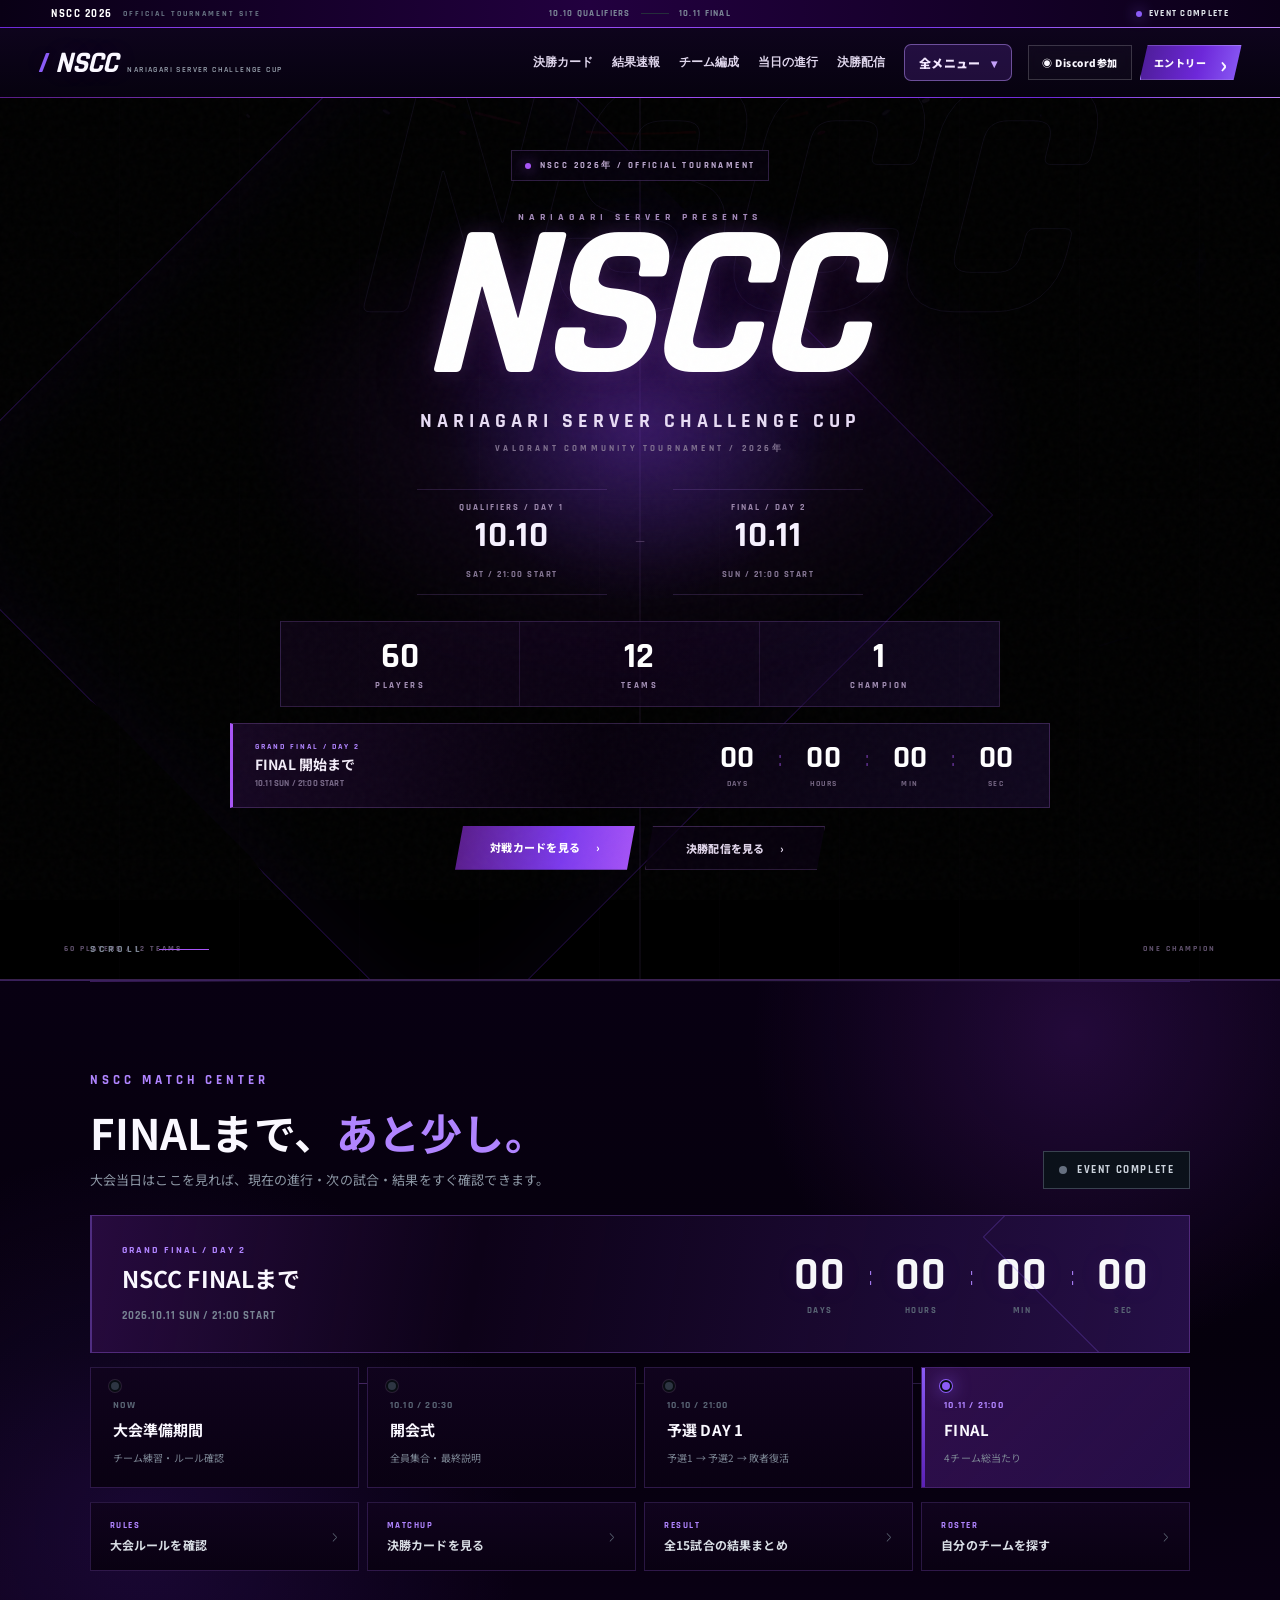
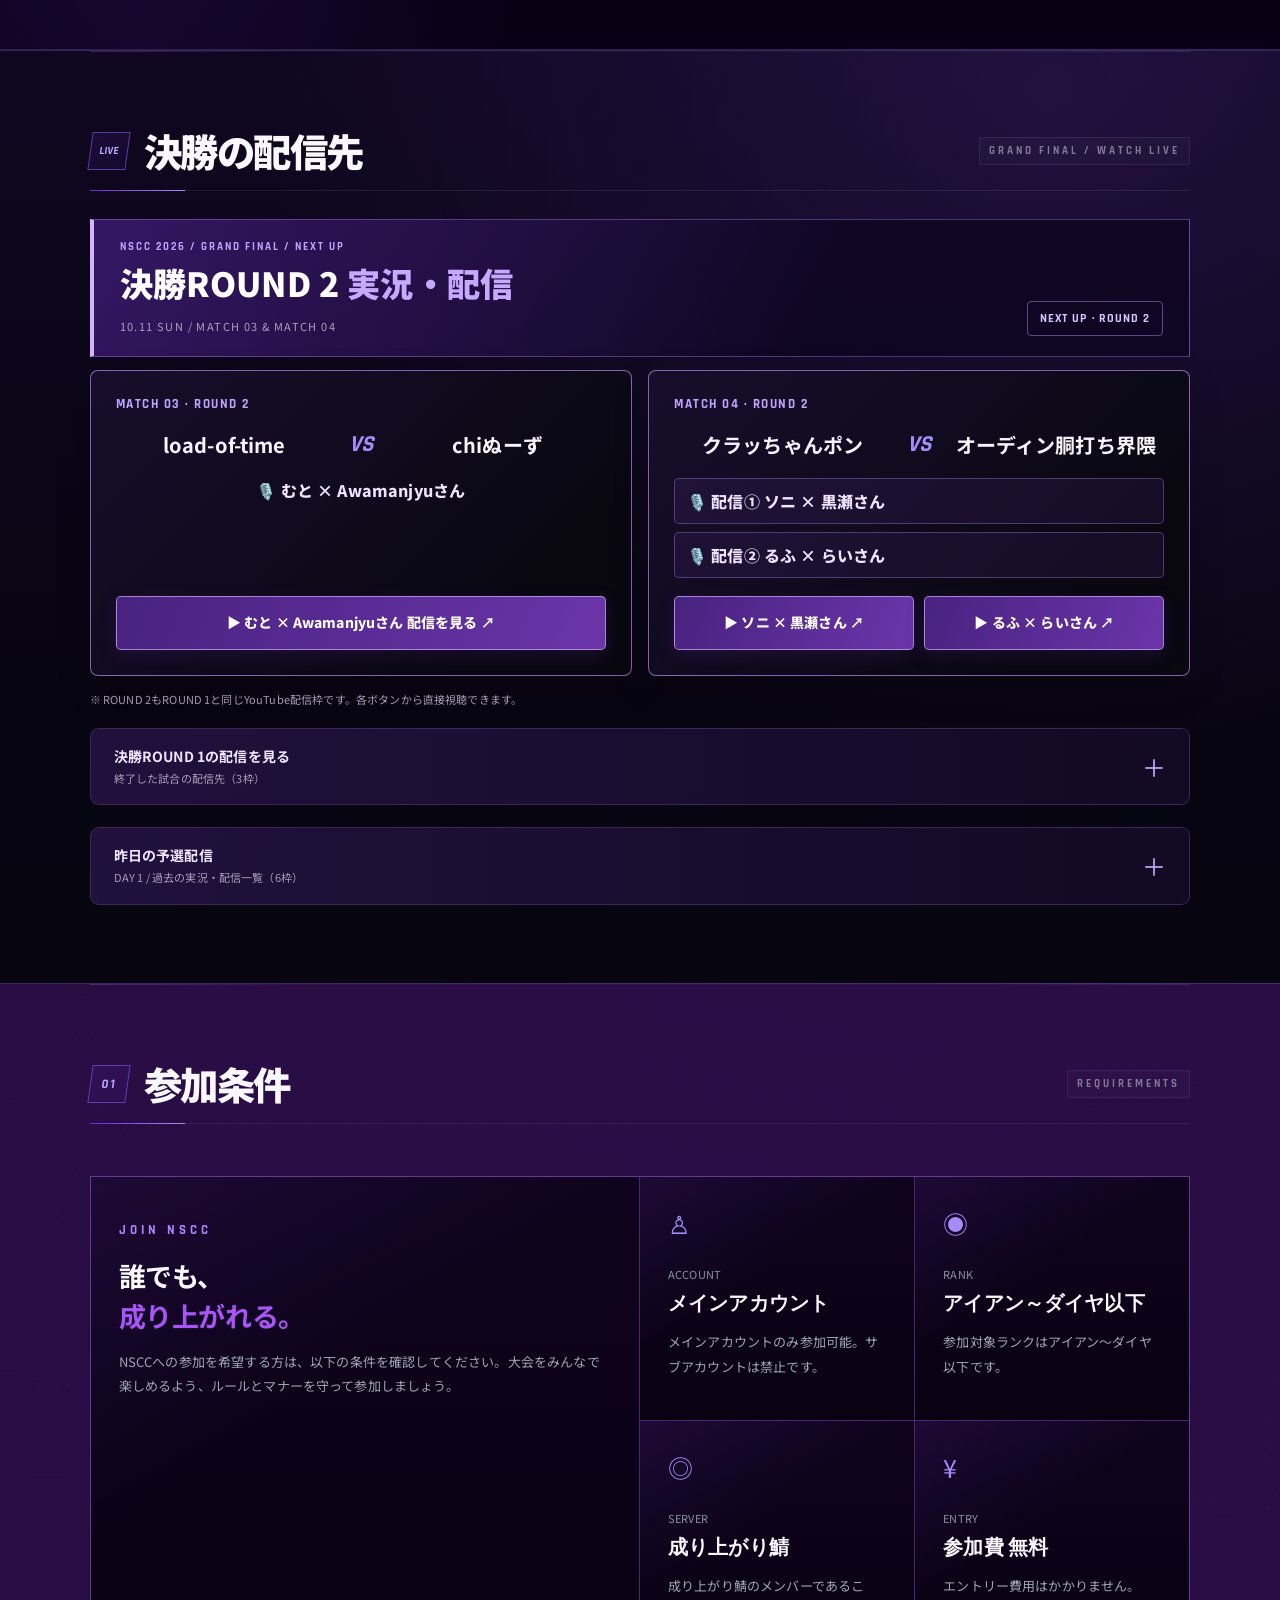
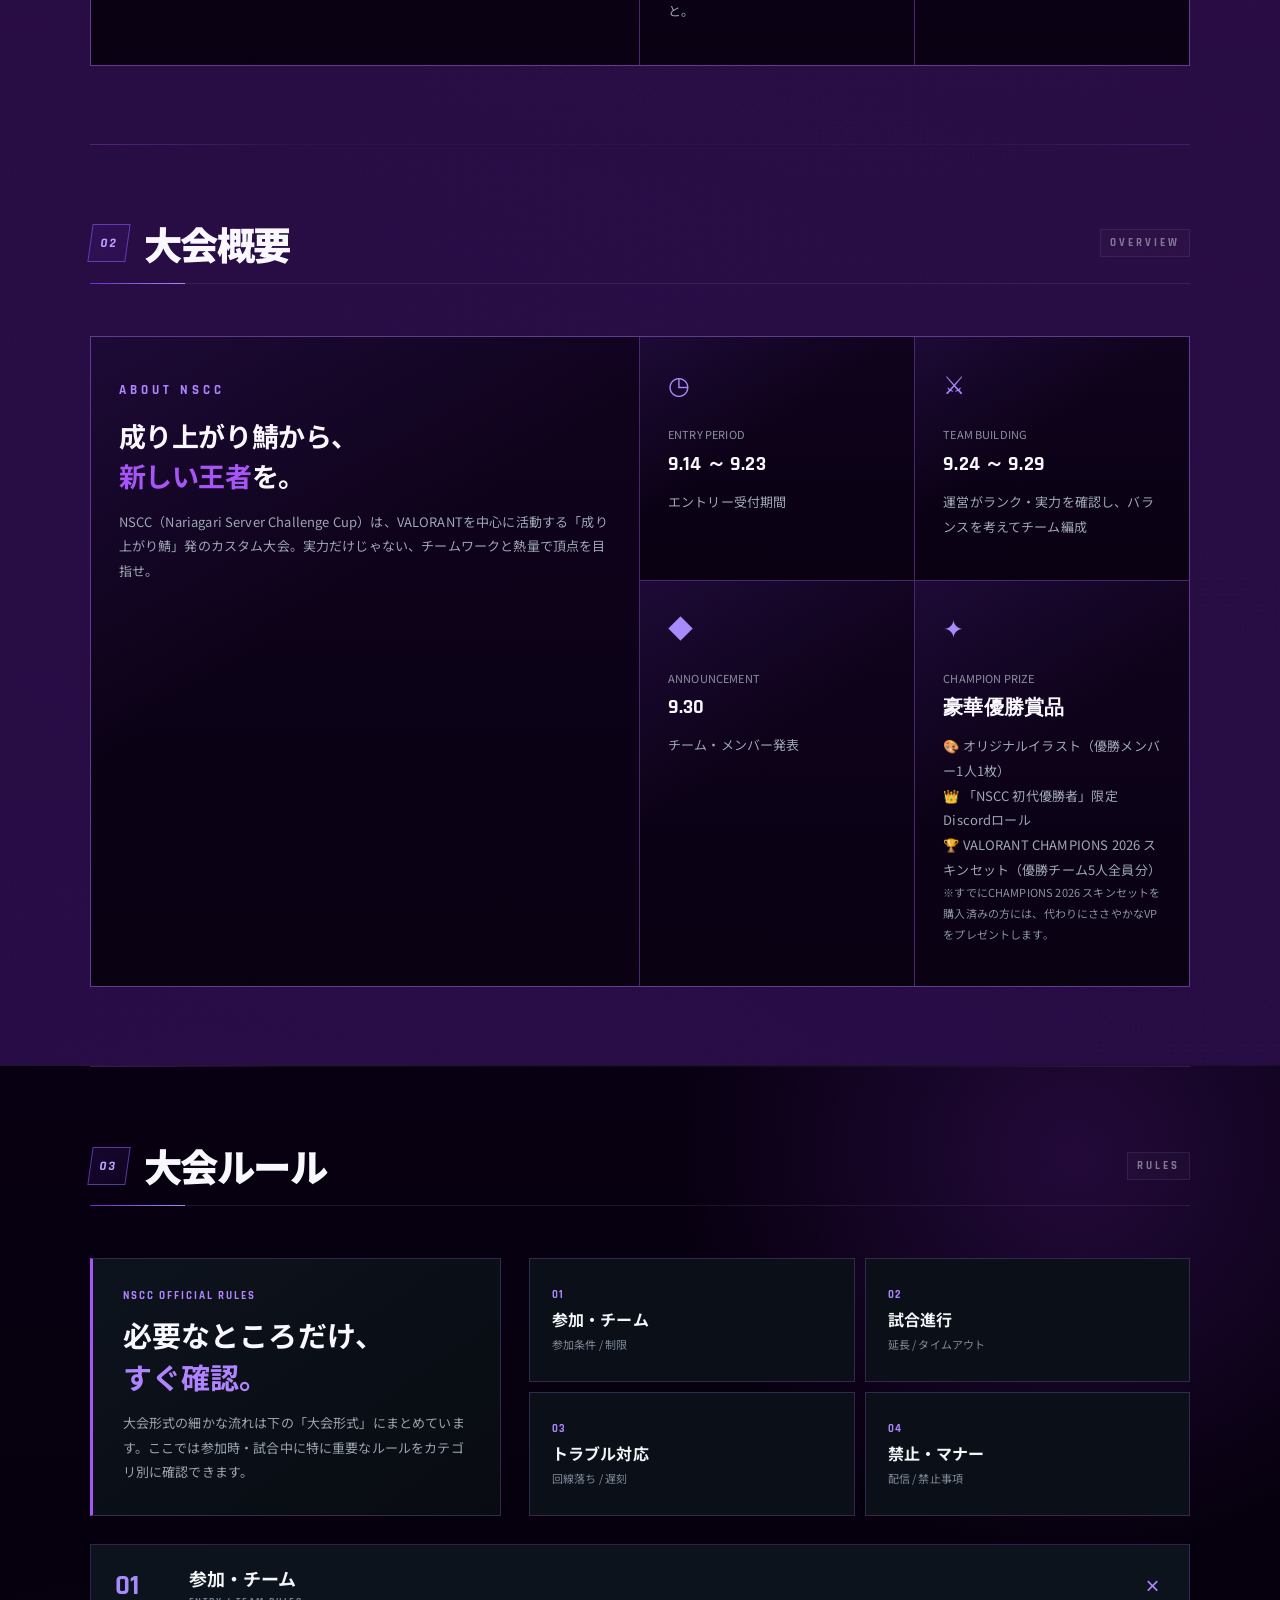
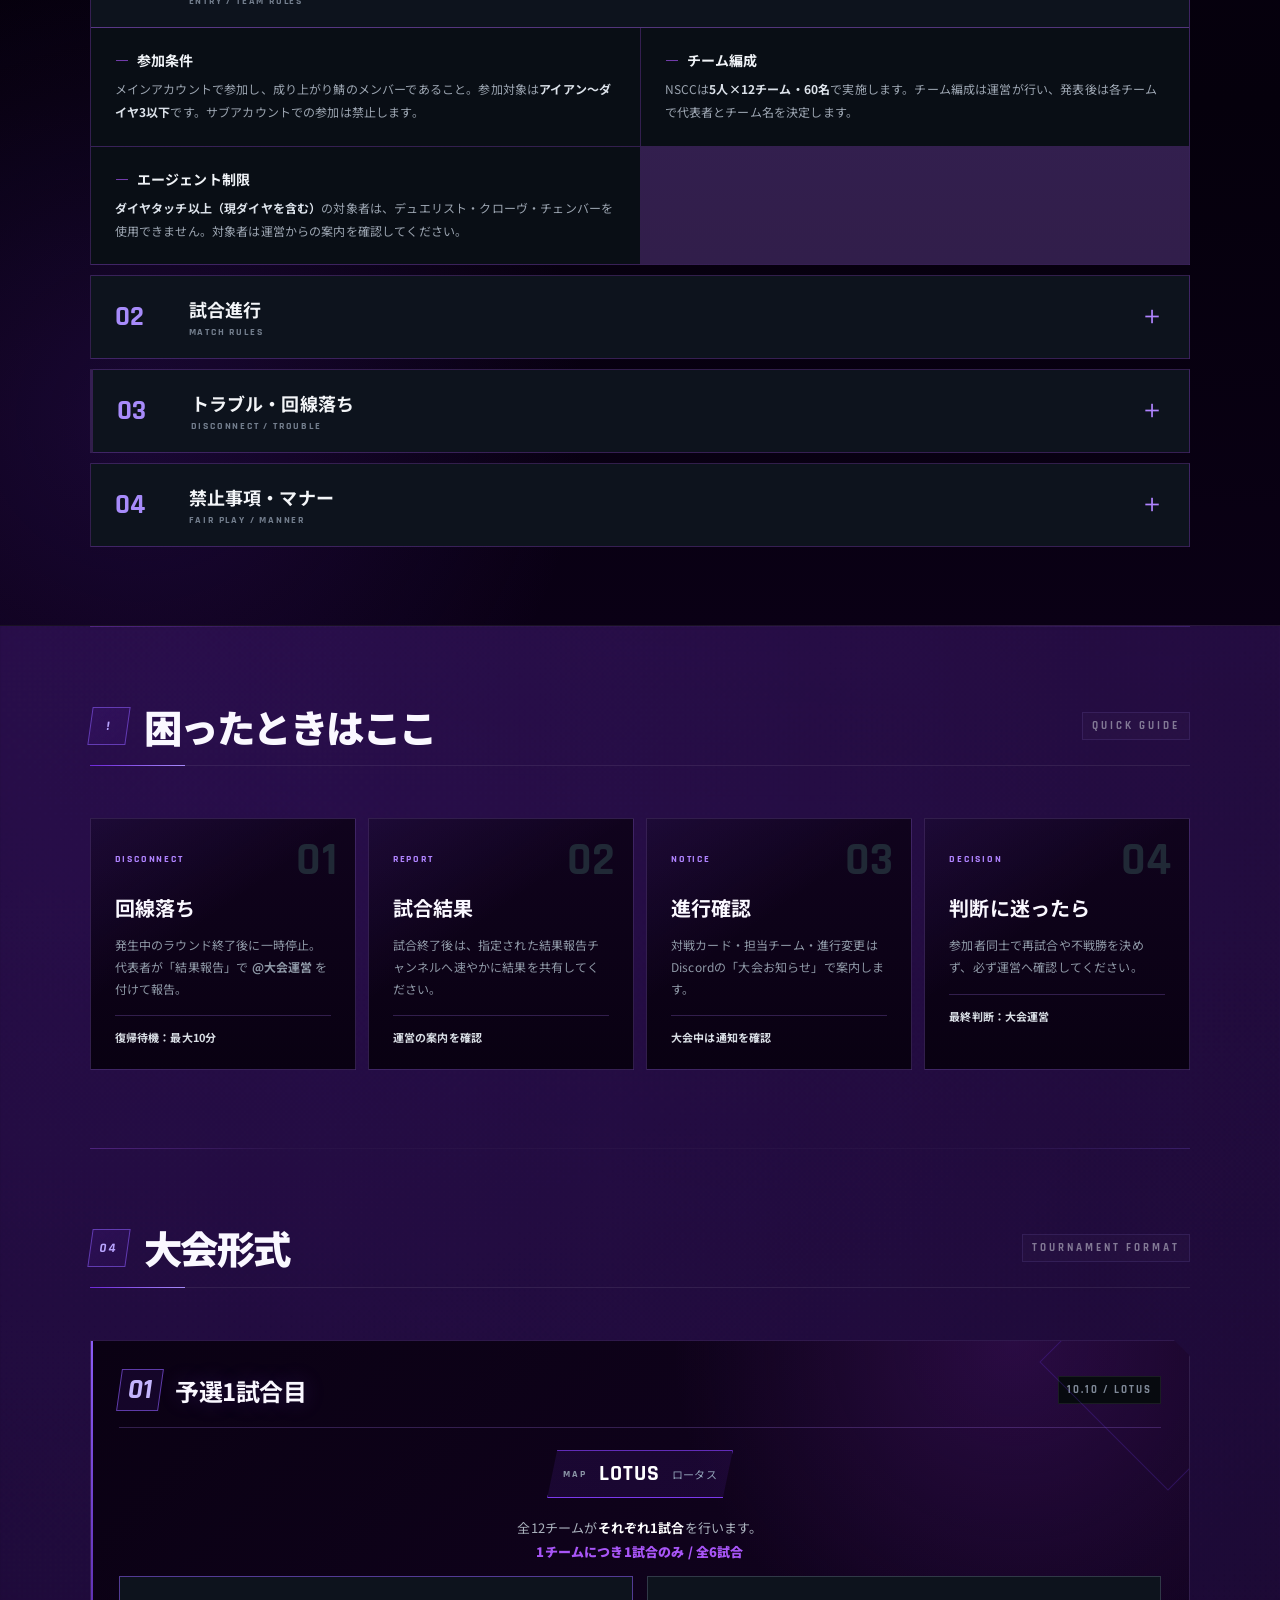
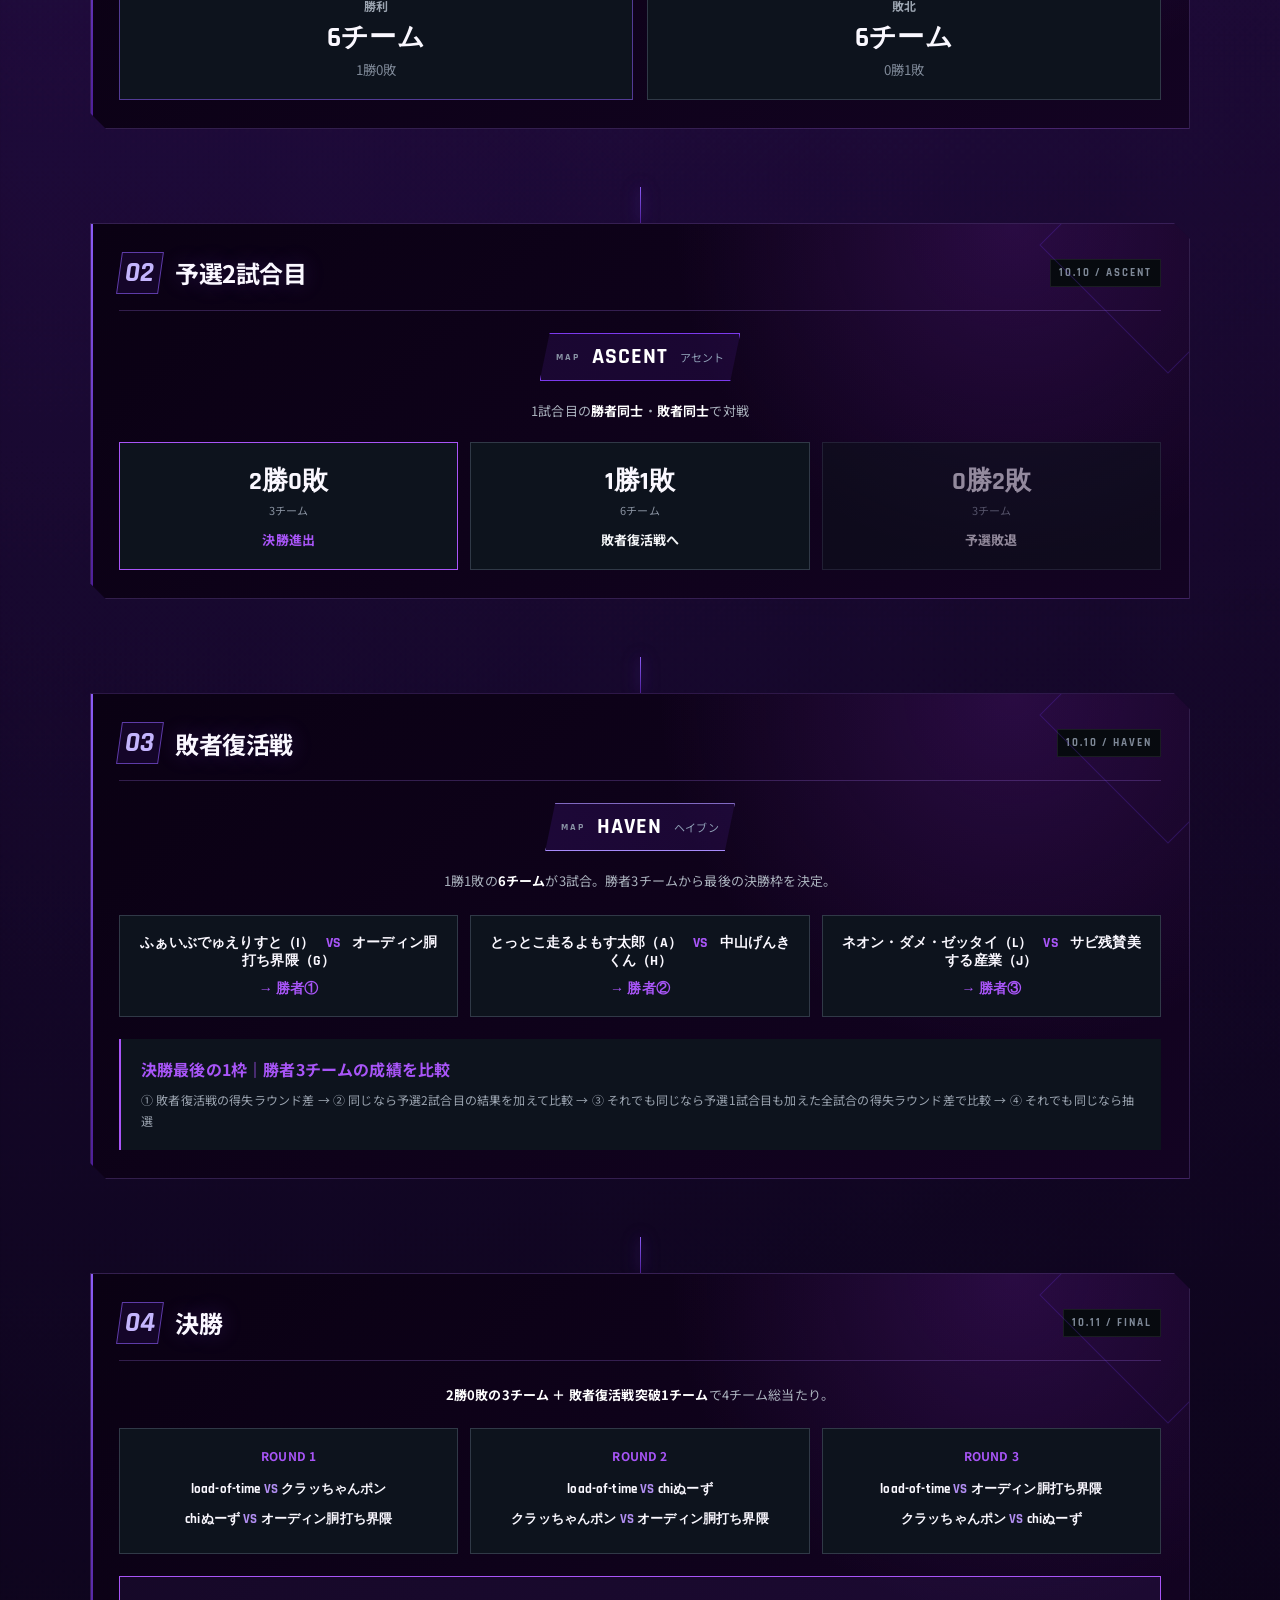
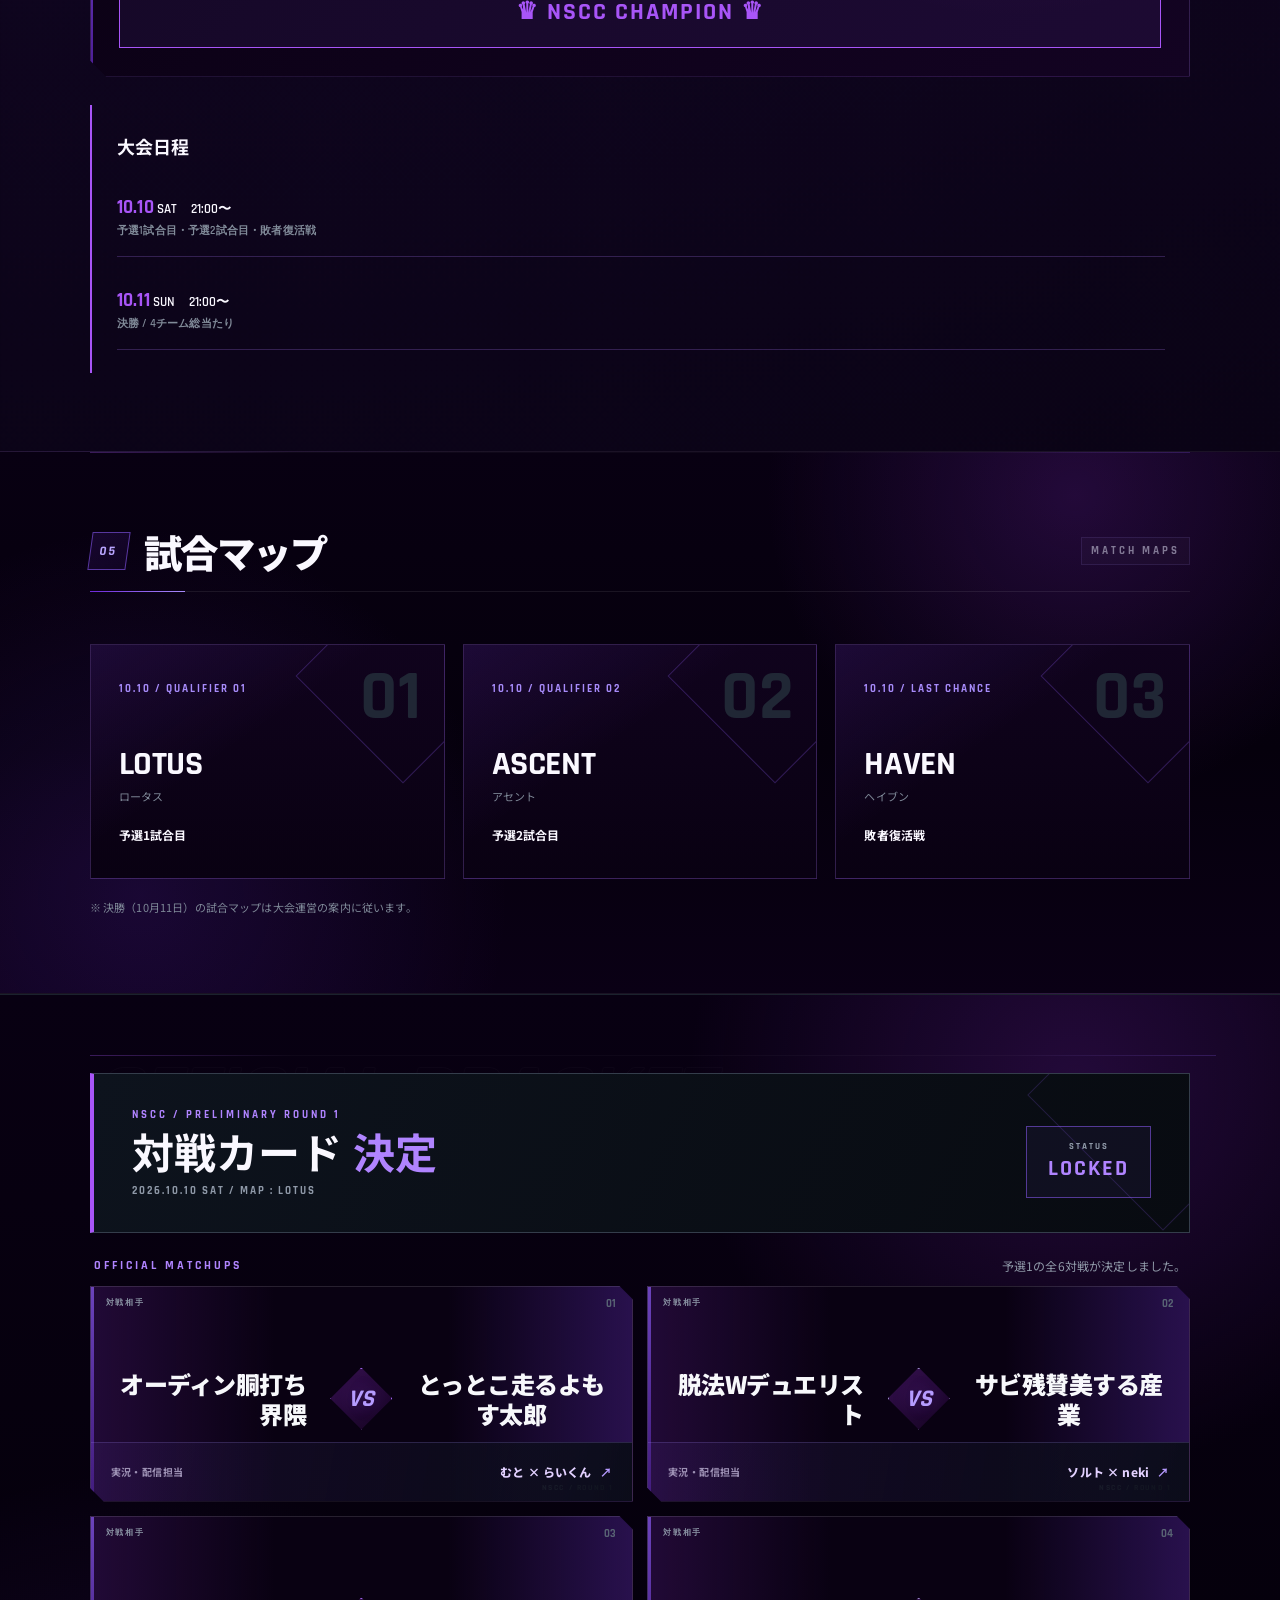
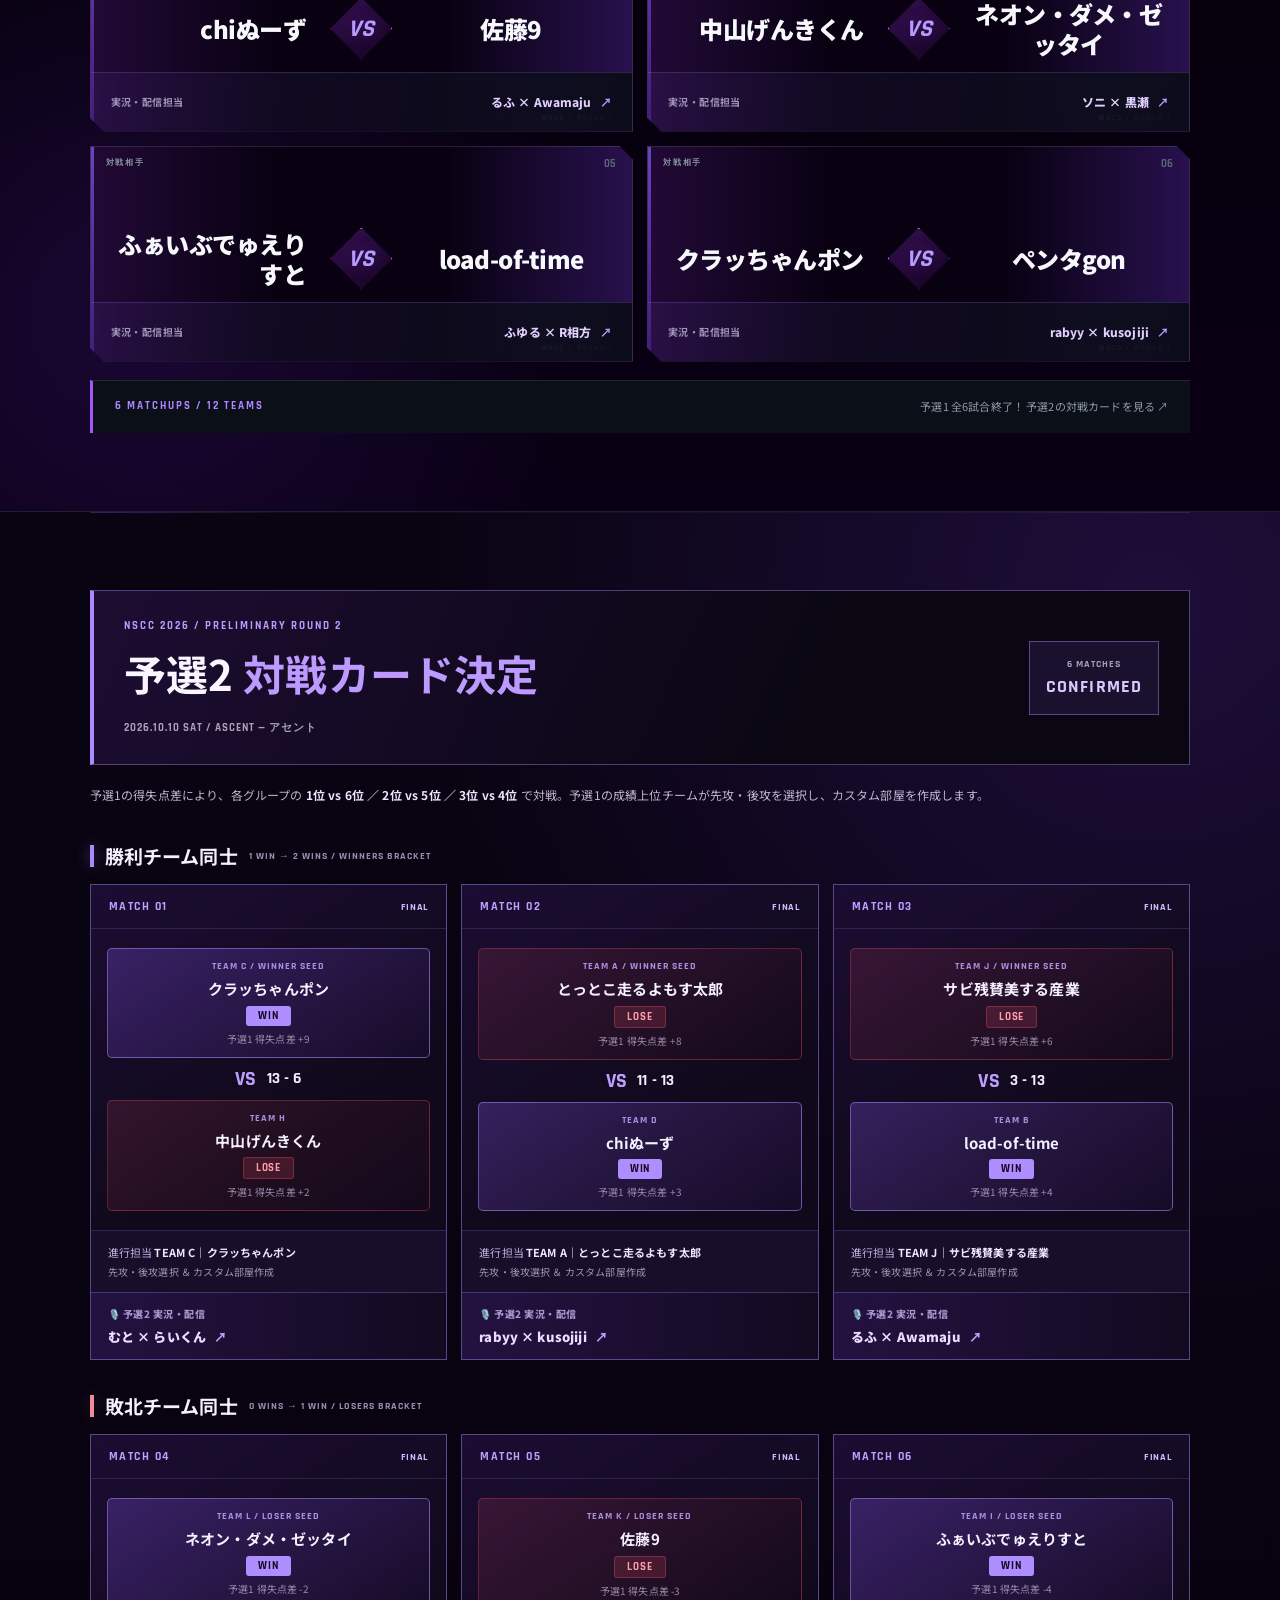
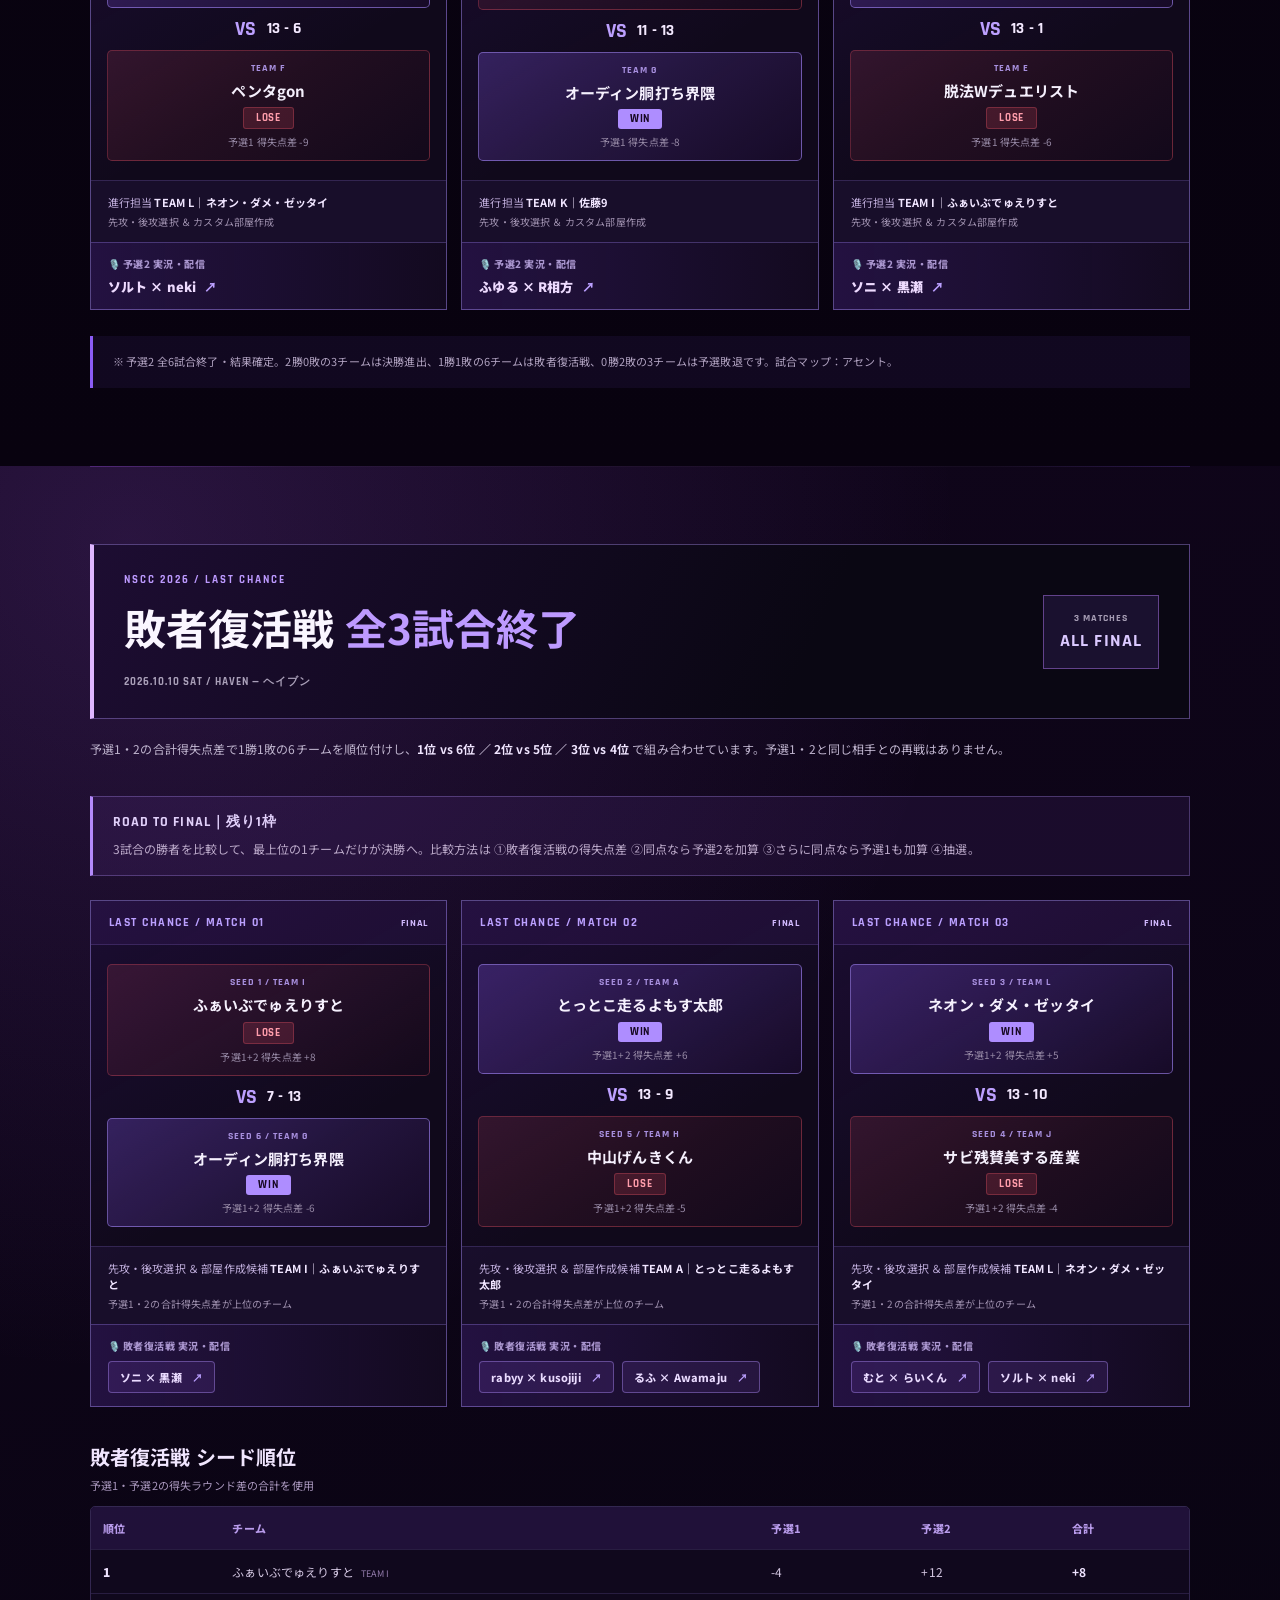
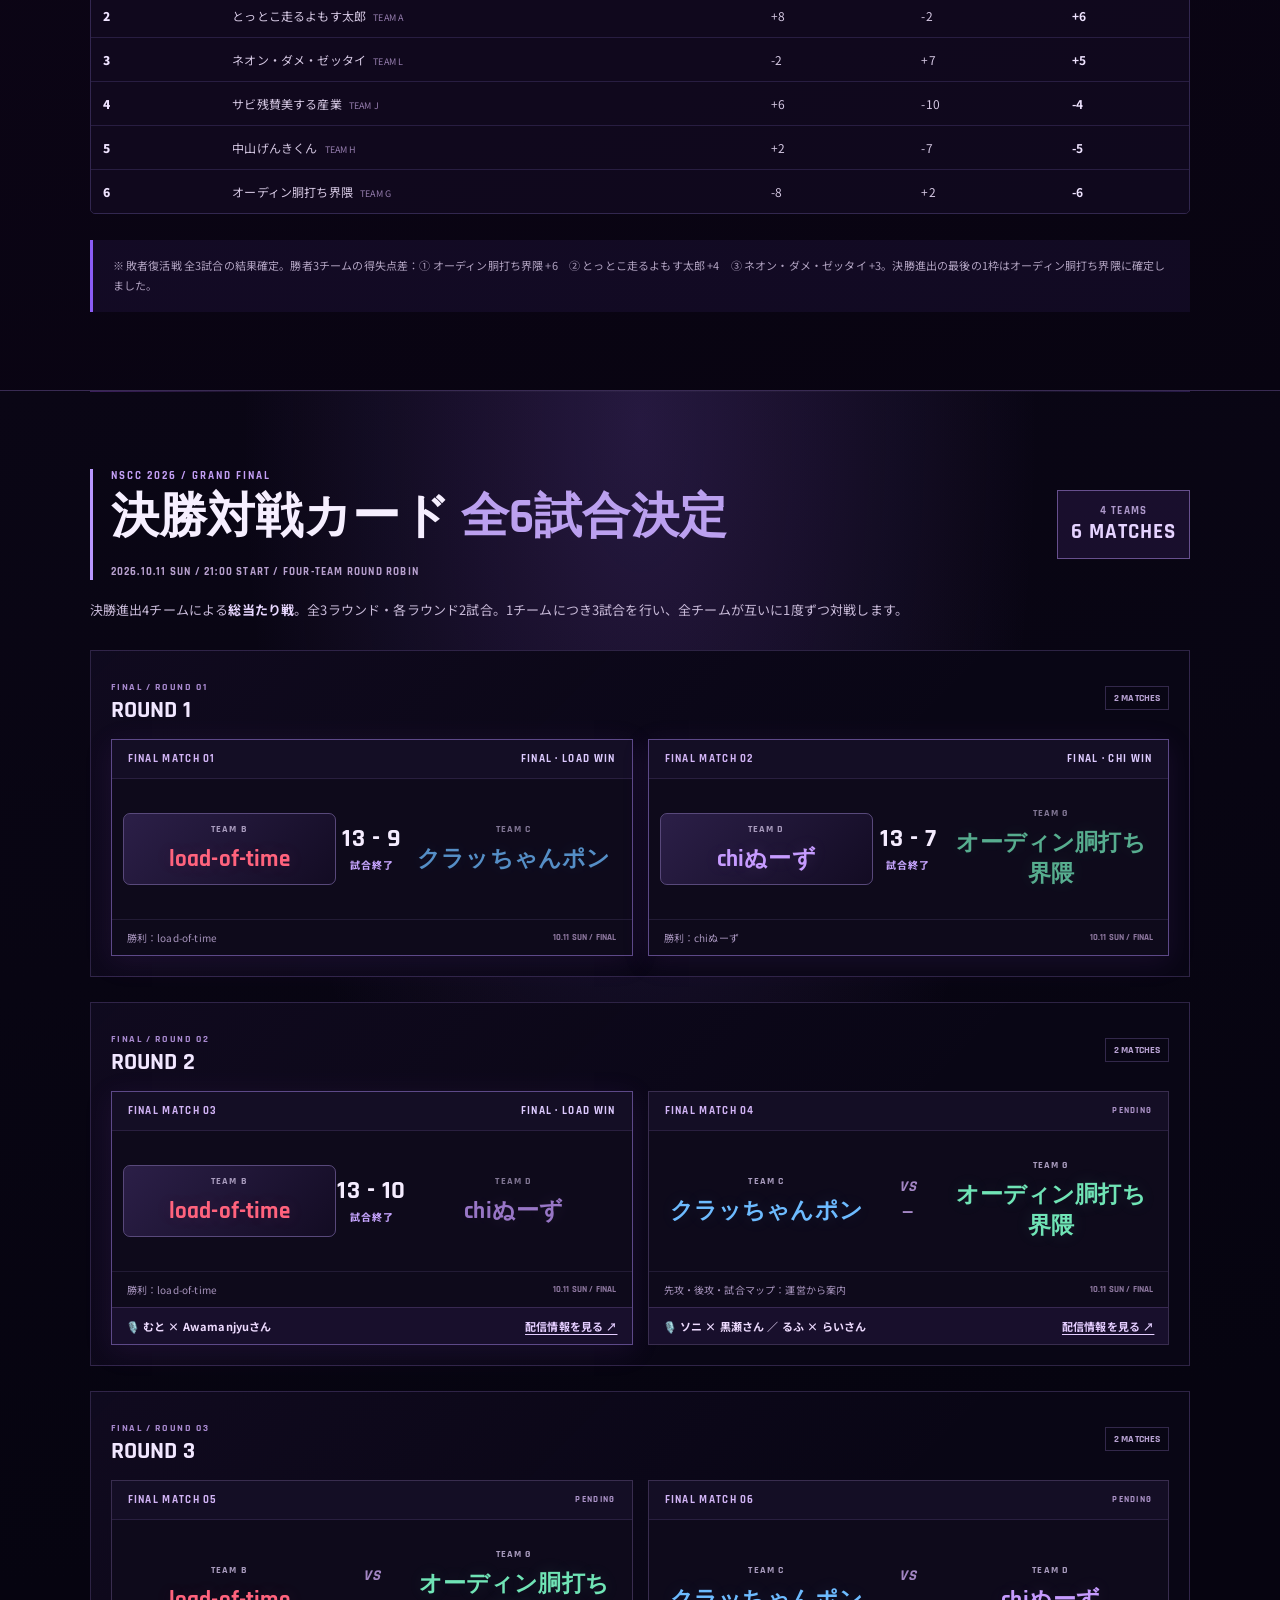
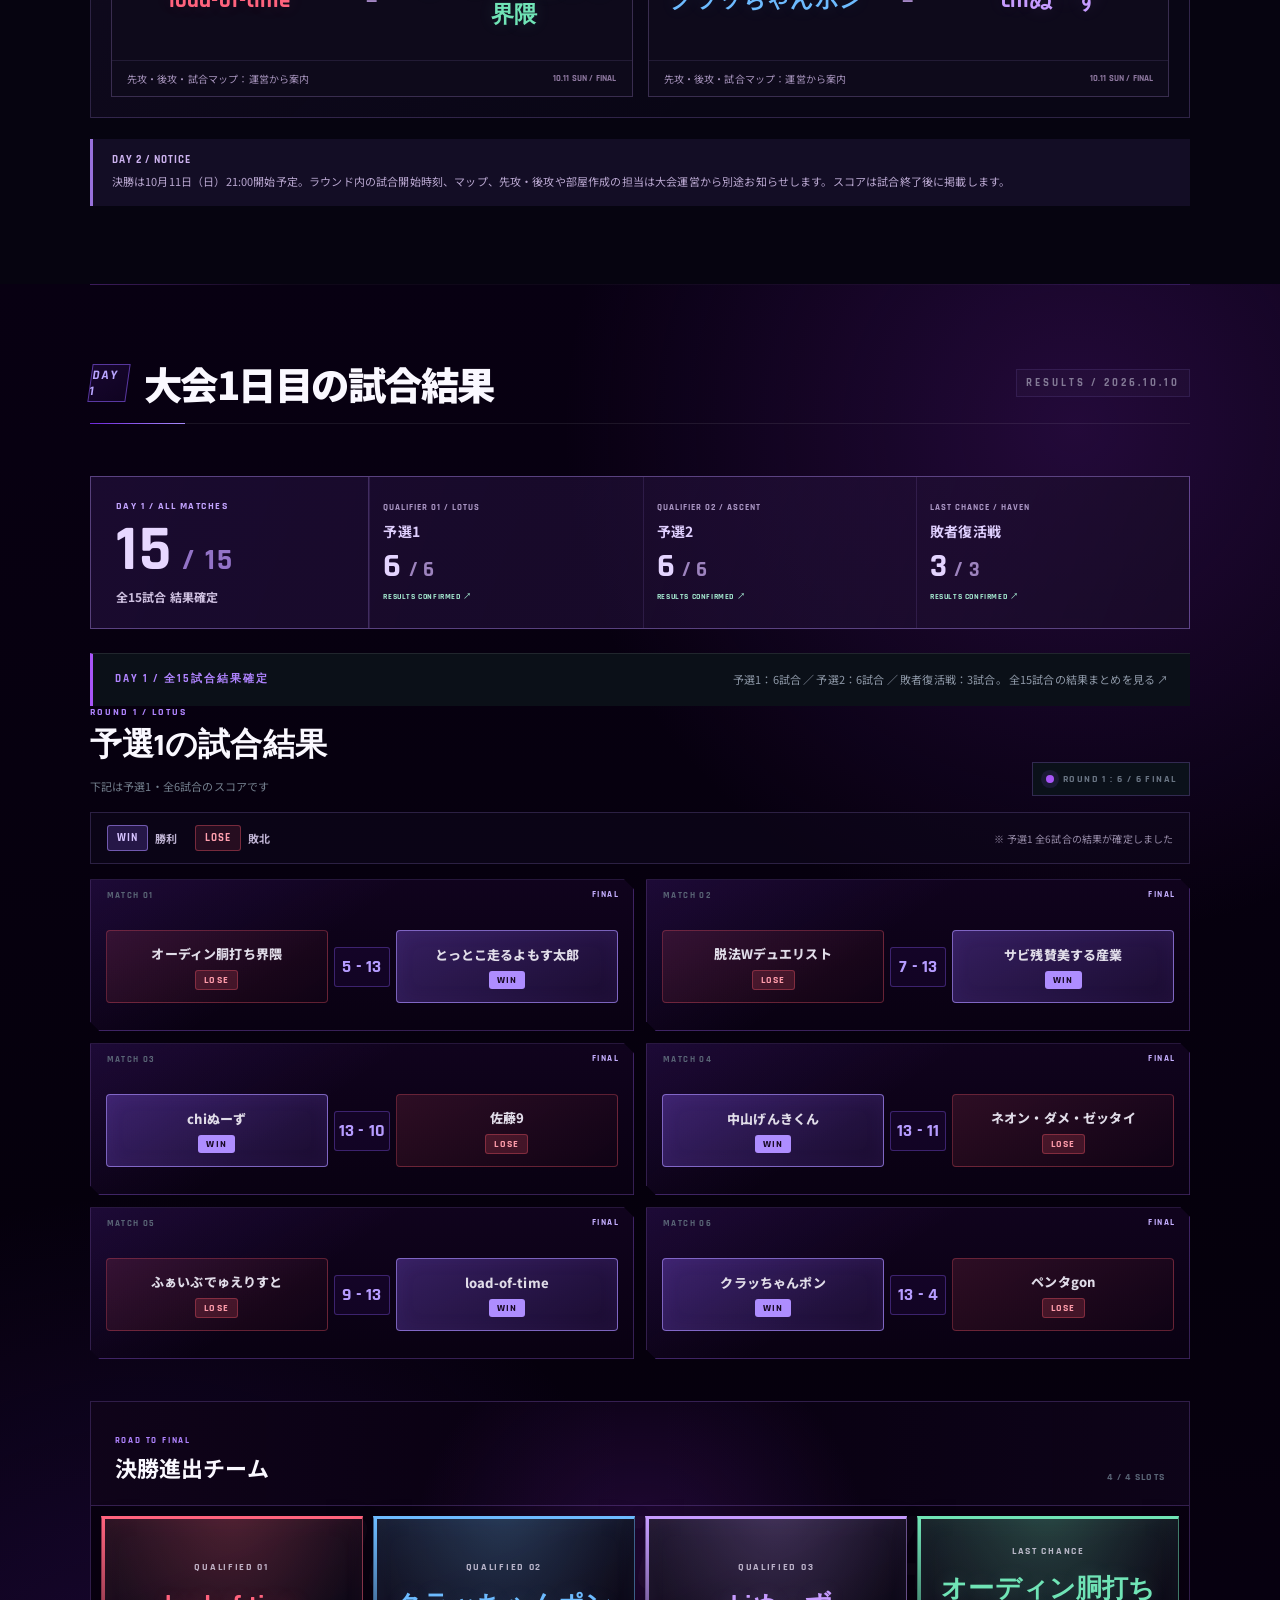
==== commit 3f9b725f: "Record NSCC final R2 match03 load-of-time 13–10 chiぬーず" ====
--- a/index.html
+++ b/index.html
@@ -643,10 +643,10 @@
       <div class="nscc-final-round" data-round="2">
         <div class="nscc-final-round-heading"><div><small>FINAL / ROUND 02</small><h3>ROUND 2</h3></div><span>2 MATCHES</span></div>
         <div class="nscc-final-match-grid">
-          <article class="nscc-final-card" data-stage="final" data-round="2" data-match="03" data-result="pending" data-winner="">
-            <div class="nscc-final-card-top"><span>FINAL MATCH 03</span><b>PENDING</b></div>
-            <div class="nscc-final-versus"><span class="nscc-final-team nscc-final-team--red"><small>TEAM B</small><strong>load-of-time</strong></span><div class="nscc-final-score"><em>VS</em><b>—</b></div><span class="nscc-final-team nscc-final-team--purple"><small>TEAM D</small><strong>chiぬーず</strong></span></div>
-            <div class="nscc-final-card-bottom"><span>先攻・後攻・試合マップ：運営から案内</span><small>10.11 SUN / FINAL</small></div>
+          <article class="nscc-final-card" data-stage="final" data-round="2" data-match="03" data-result="complete" data-winner="left">
+            <div class="nscc-final-card-top"><span>FINAL MATCH 03</span><b>FINAL · LOAD WIN</b></div>
+            <div class="nscc-final-versus"><span class="nscc-final-team nscc-final-team--red"><small>TEAM B</small><strong>load-of-time</strong></span><div class="nscc-final-score" aria-label="load-of-time13、chiぬーず10"><em>13 - 10</em><b>試合終了</b></div><span class="nscc-final-team nscc-final-team--purple"><small>TEAM D</small><strong>chiぬーず</strong></span></div>
+            <div class="nscc-final-card-bottom"><span>勝利：load-of-time</span><small>10.11 SUN / FINAL</small></div>
           <div class="nscc-final-commentator"><span>🎙️ むと × Awamanjyuさん</span><a href="#live">配信情報を見る ↗</a></div>
           </article>
           <article class="nscc-final-card" data-stage="final" data-round="2" data-match="04" data-result="pending" data-winner="">
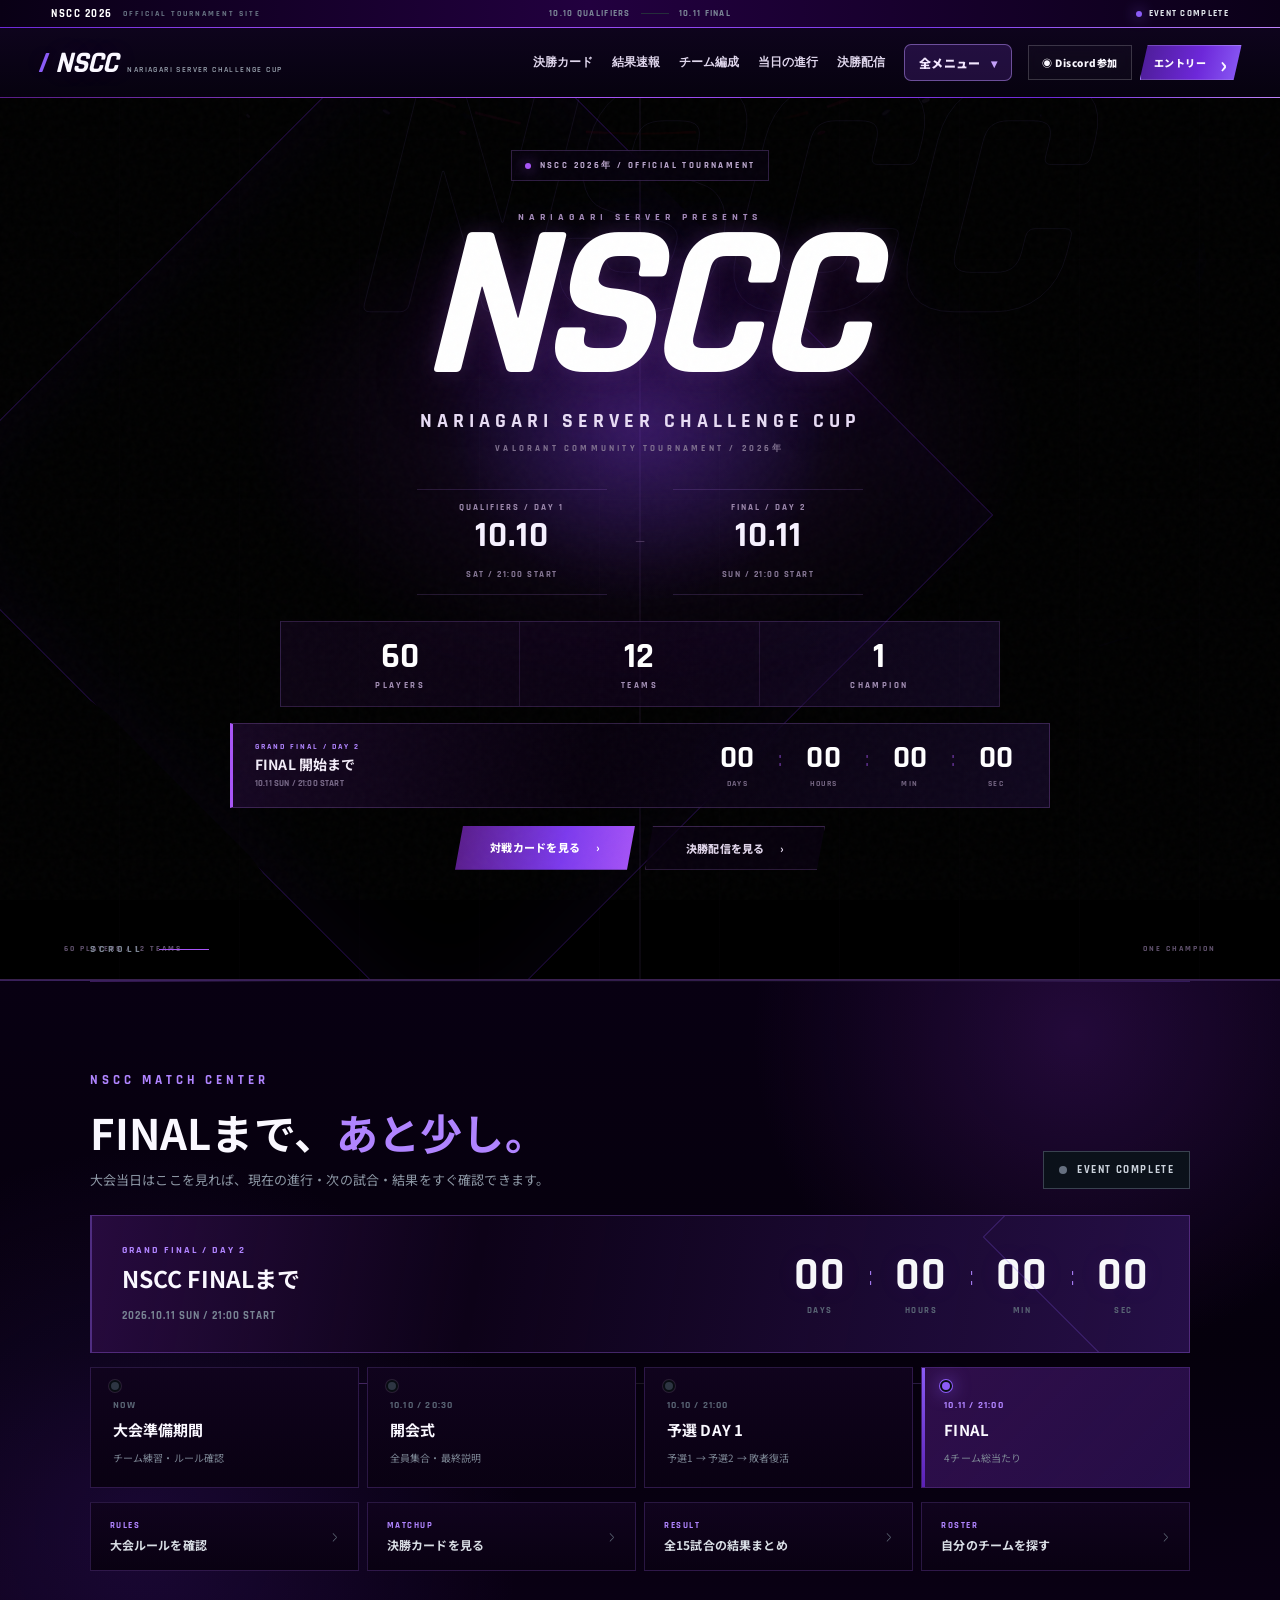
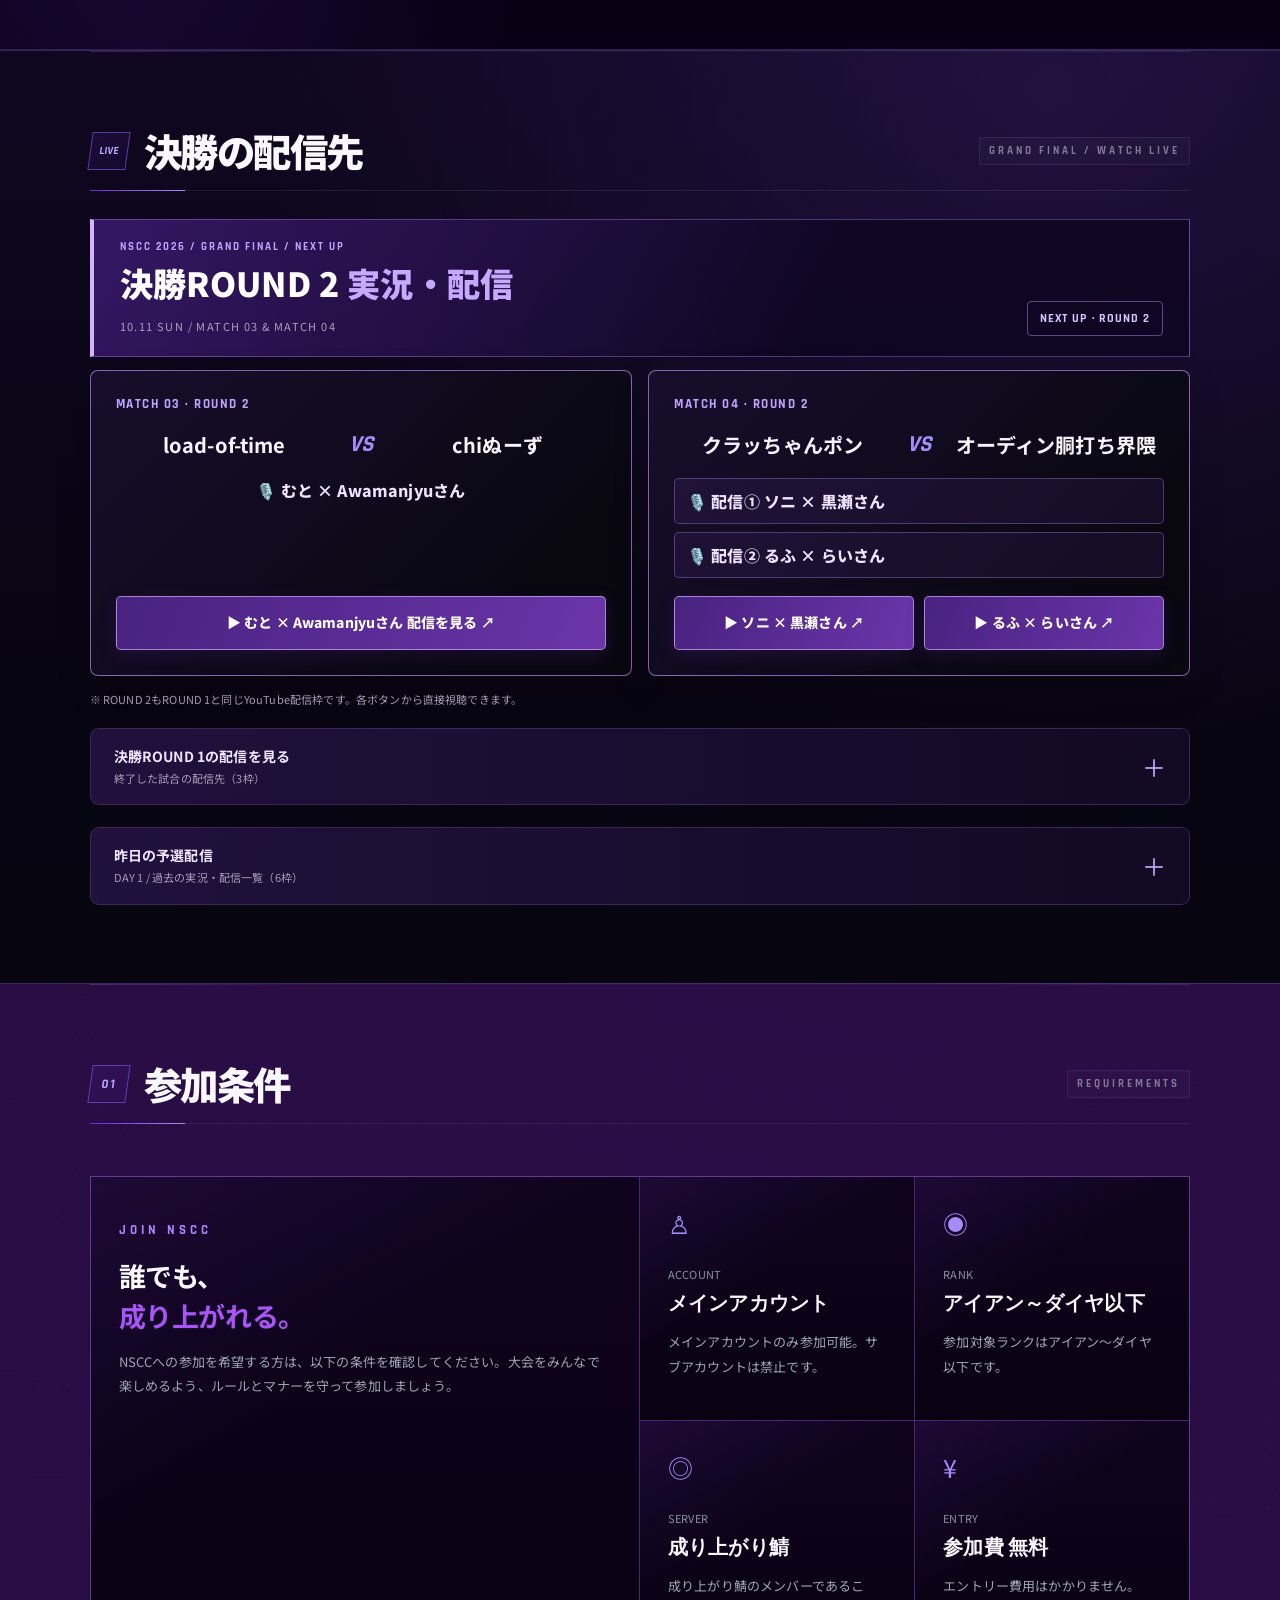
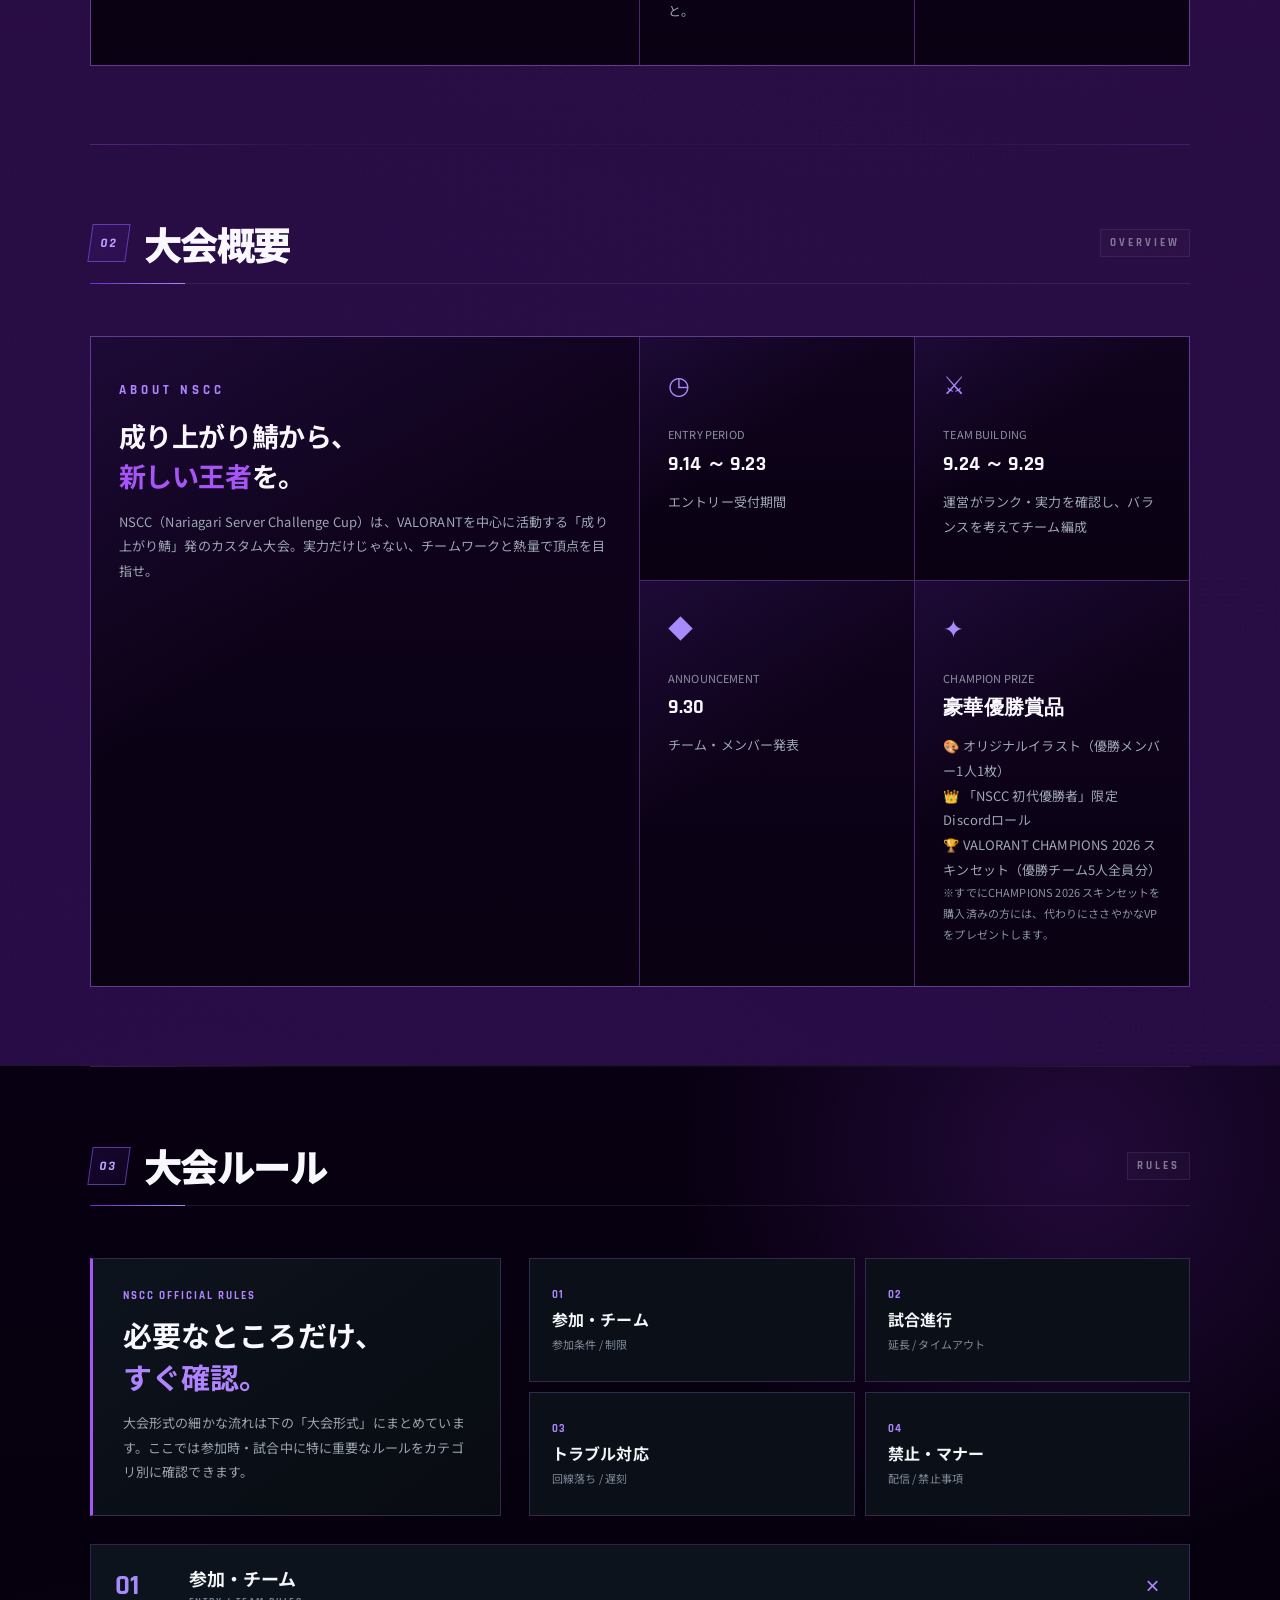
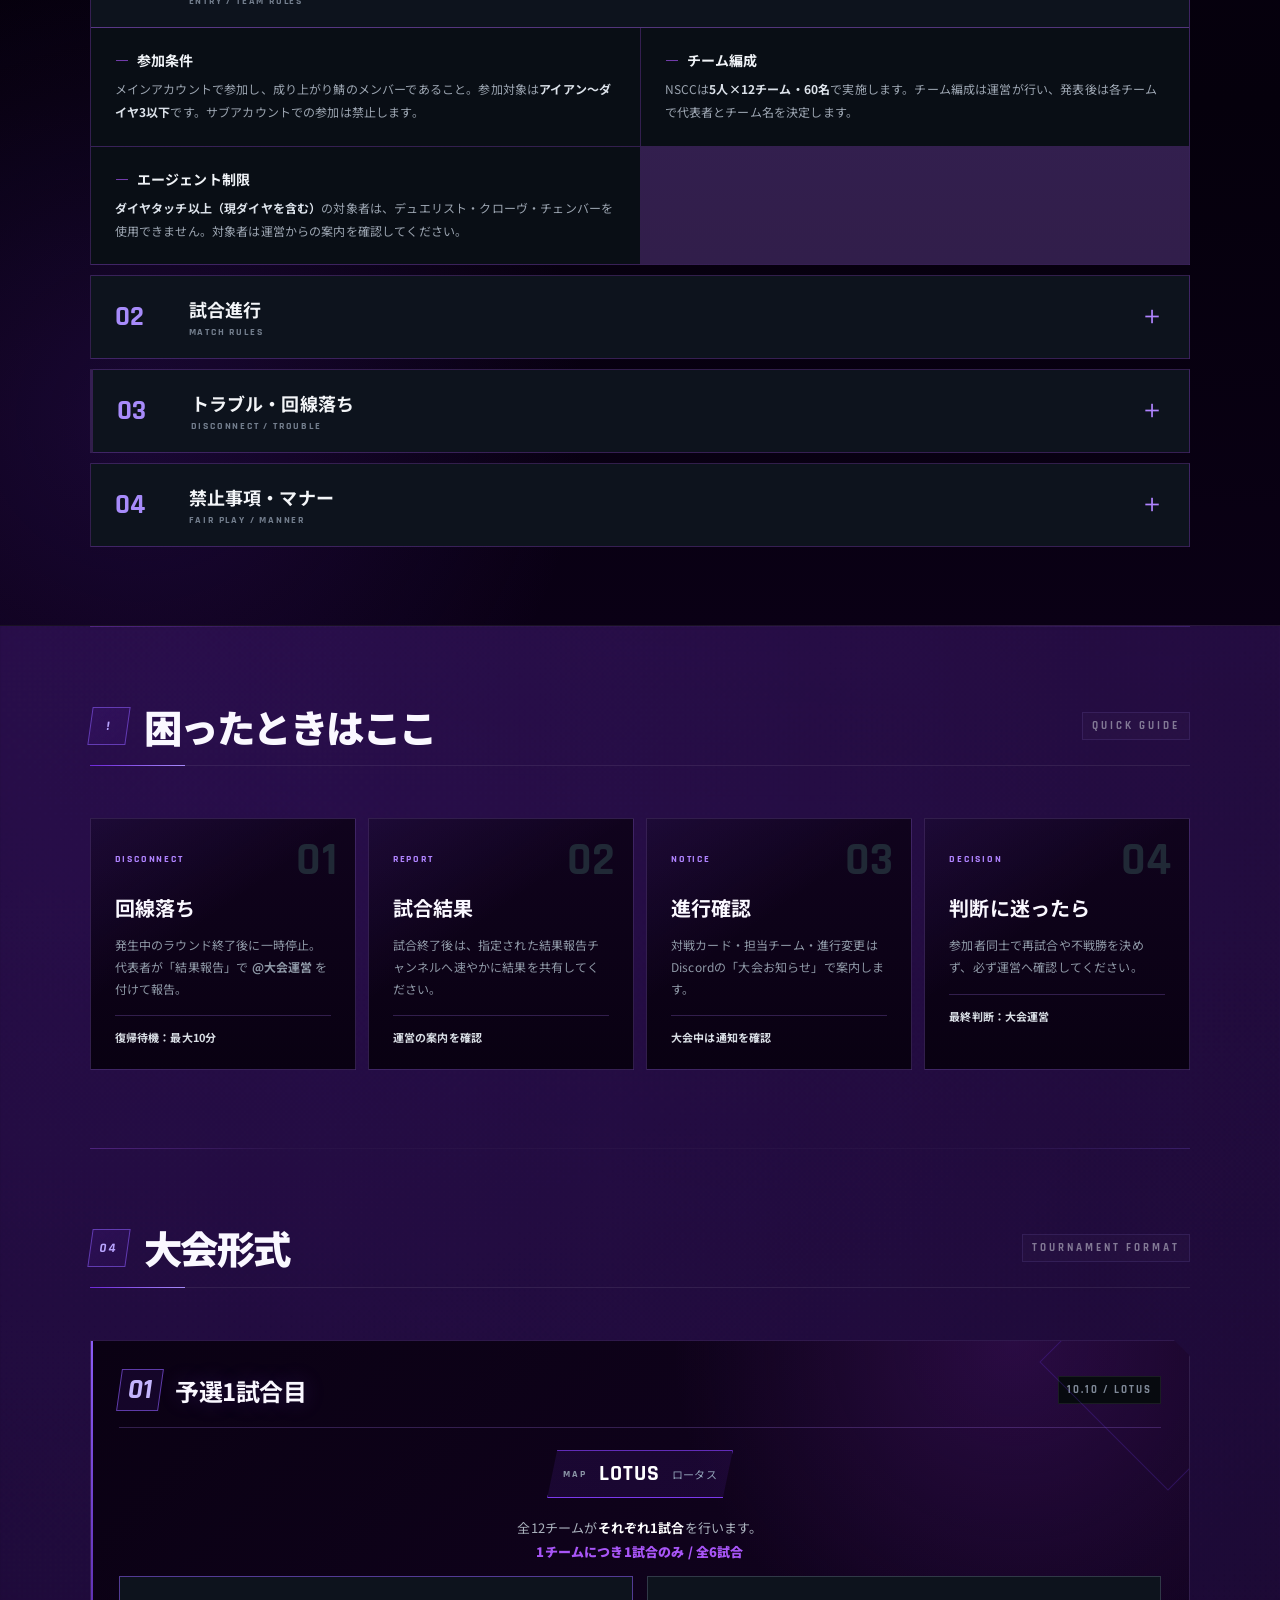
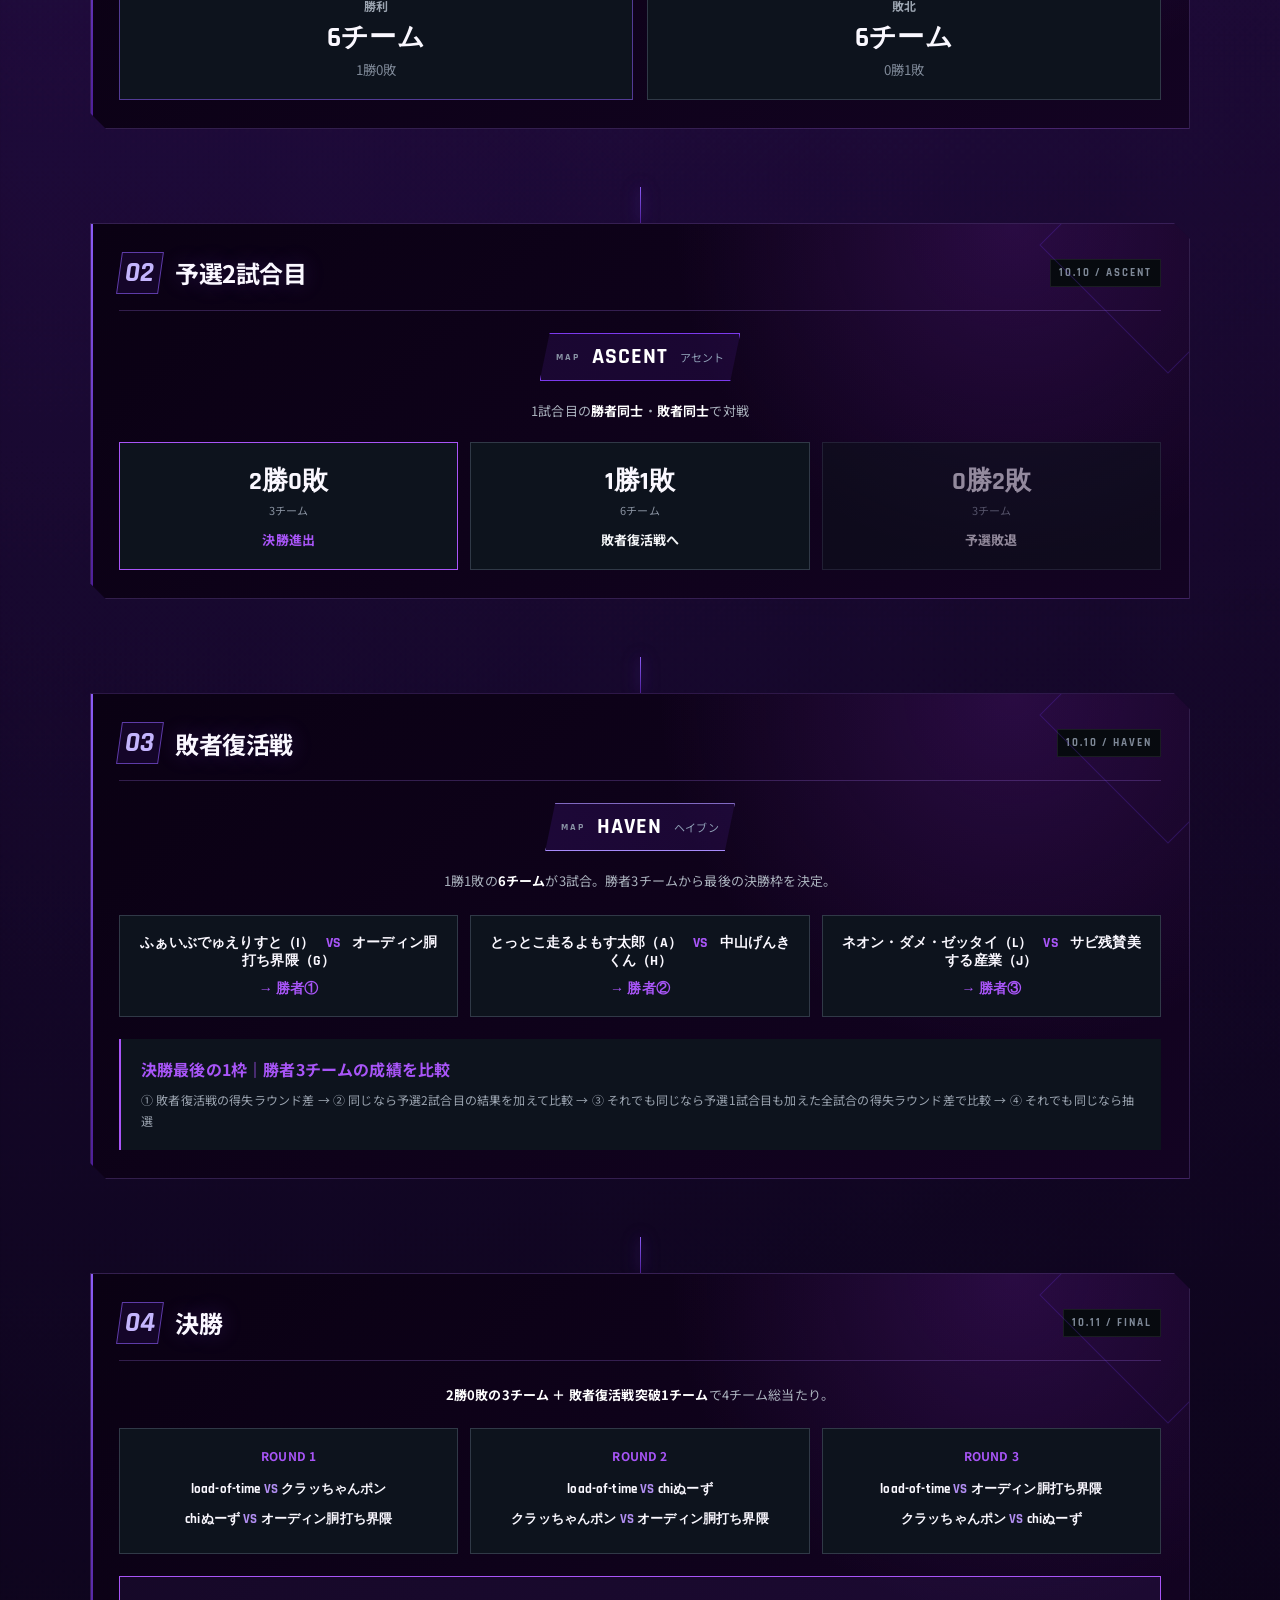
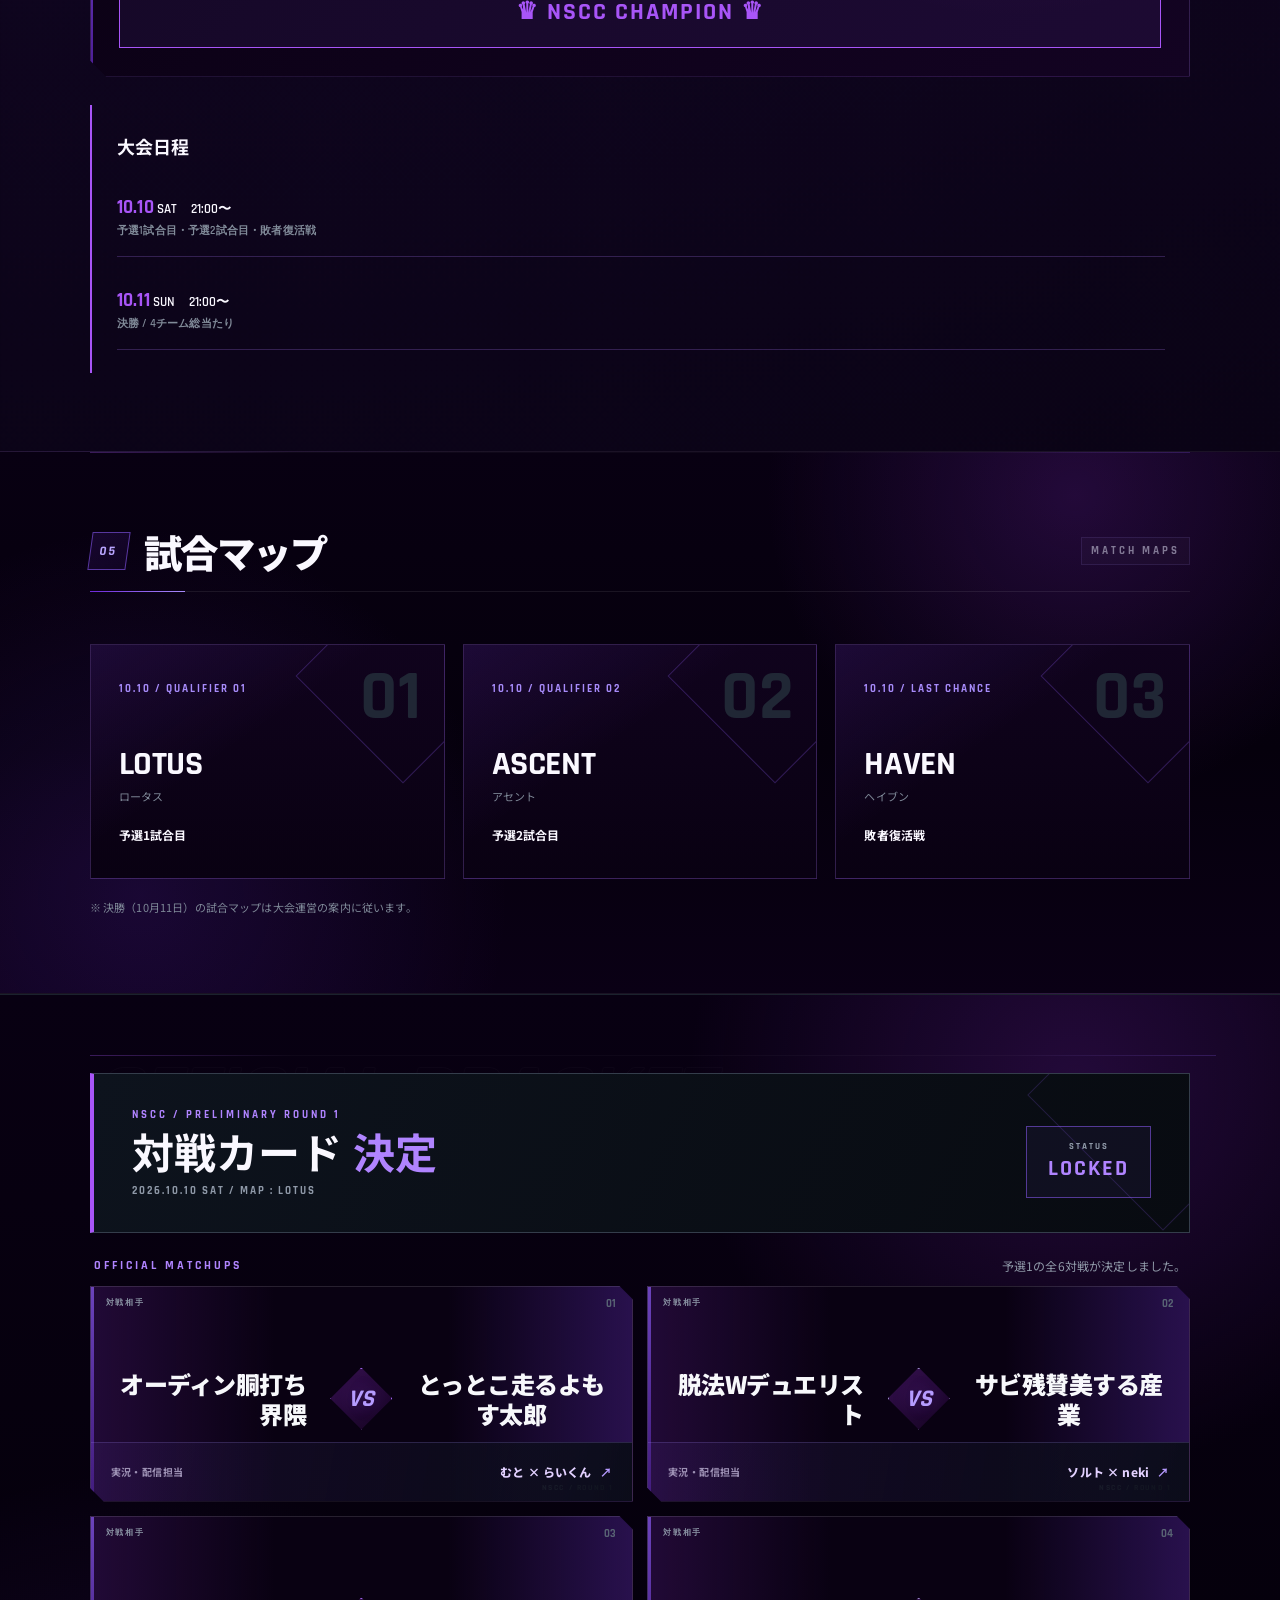
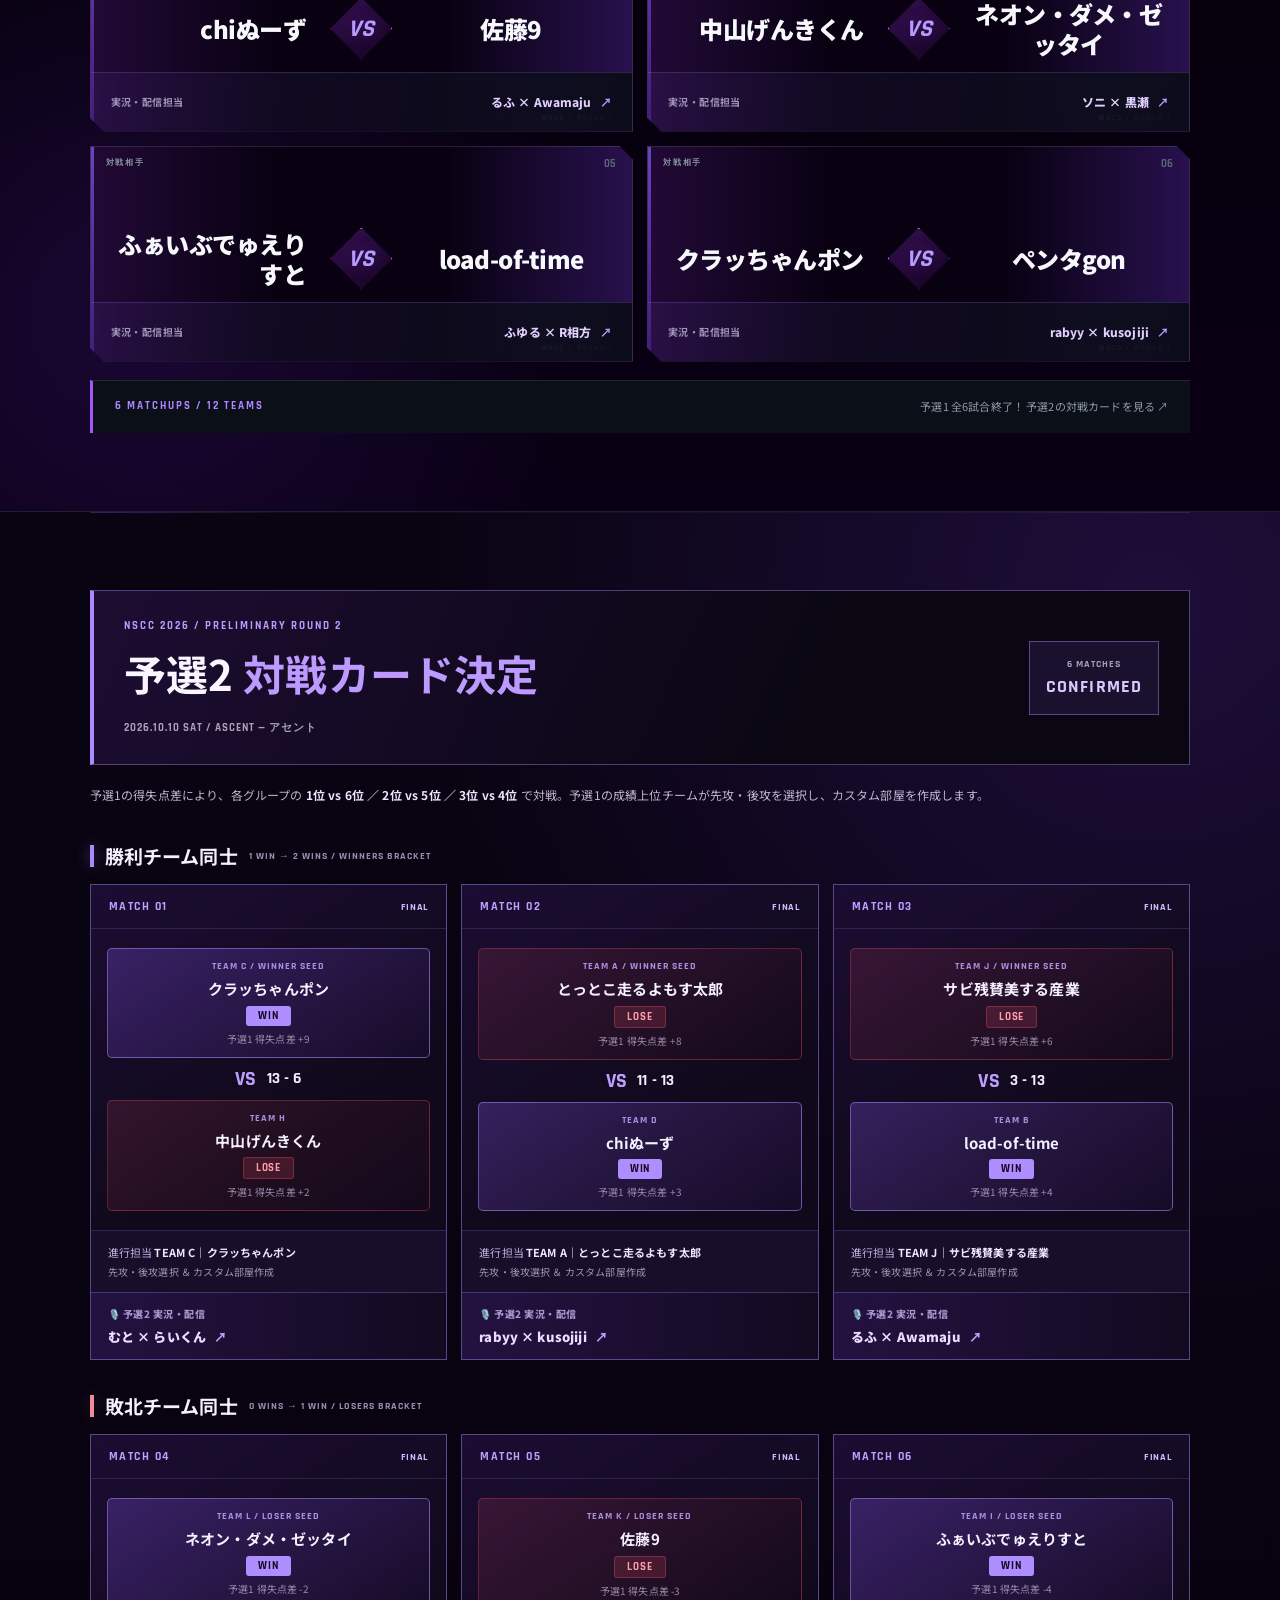
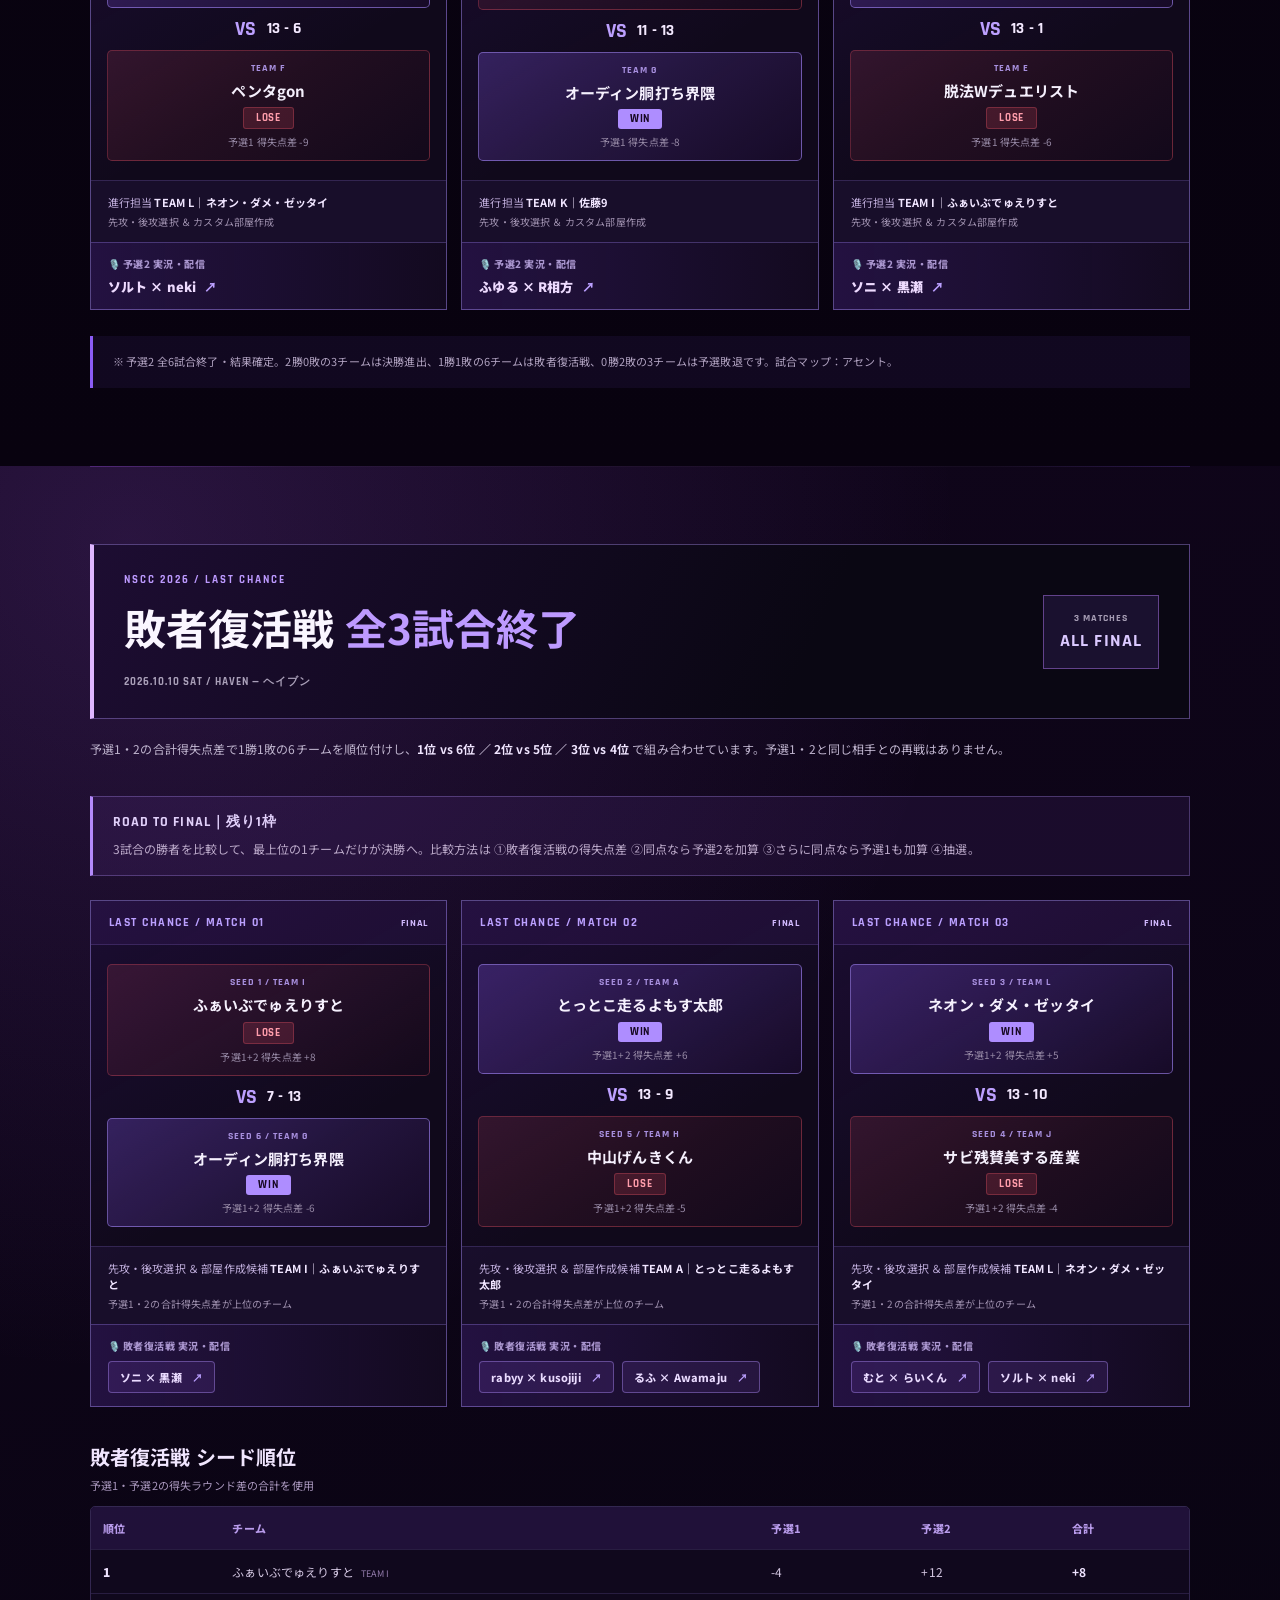
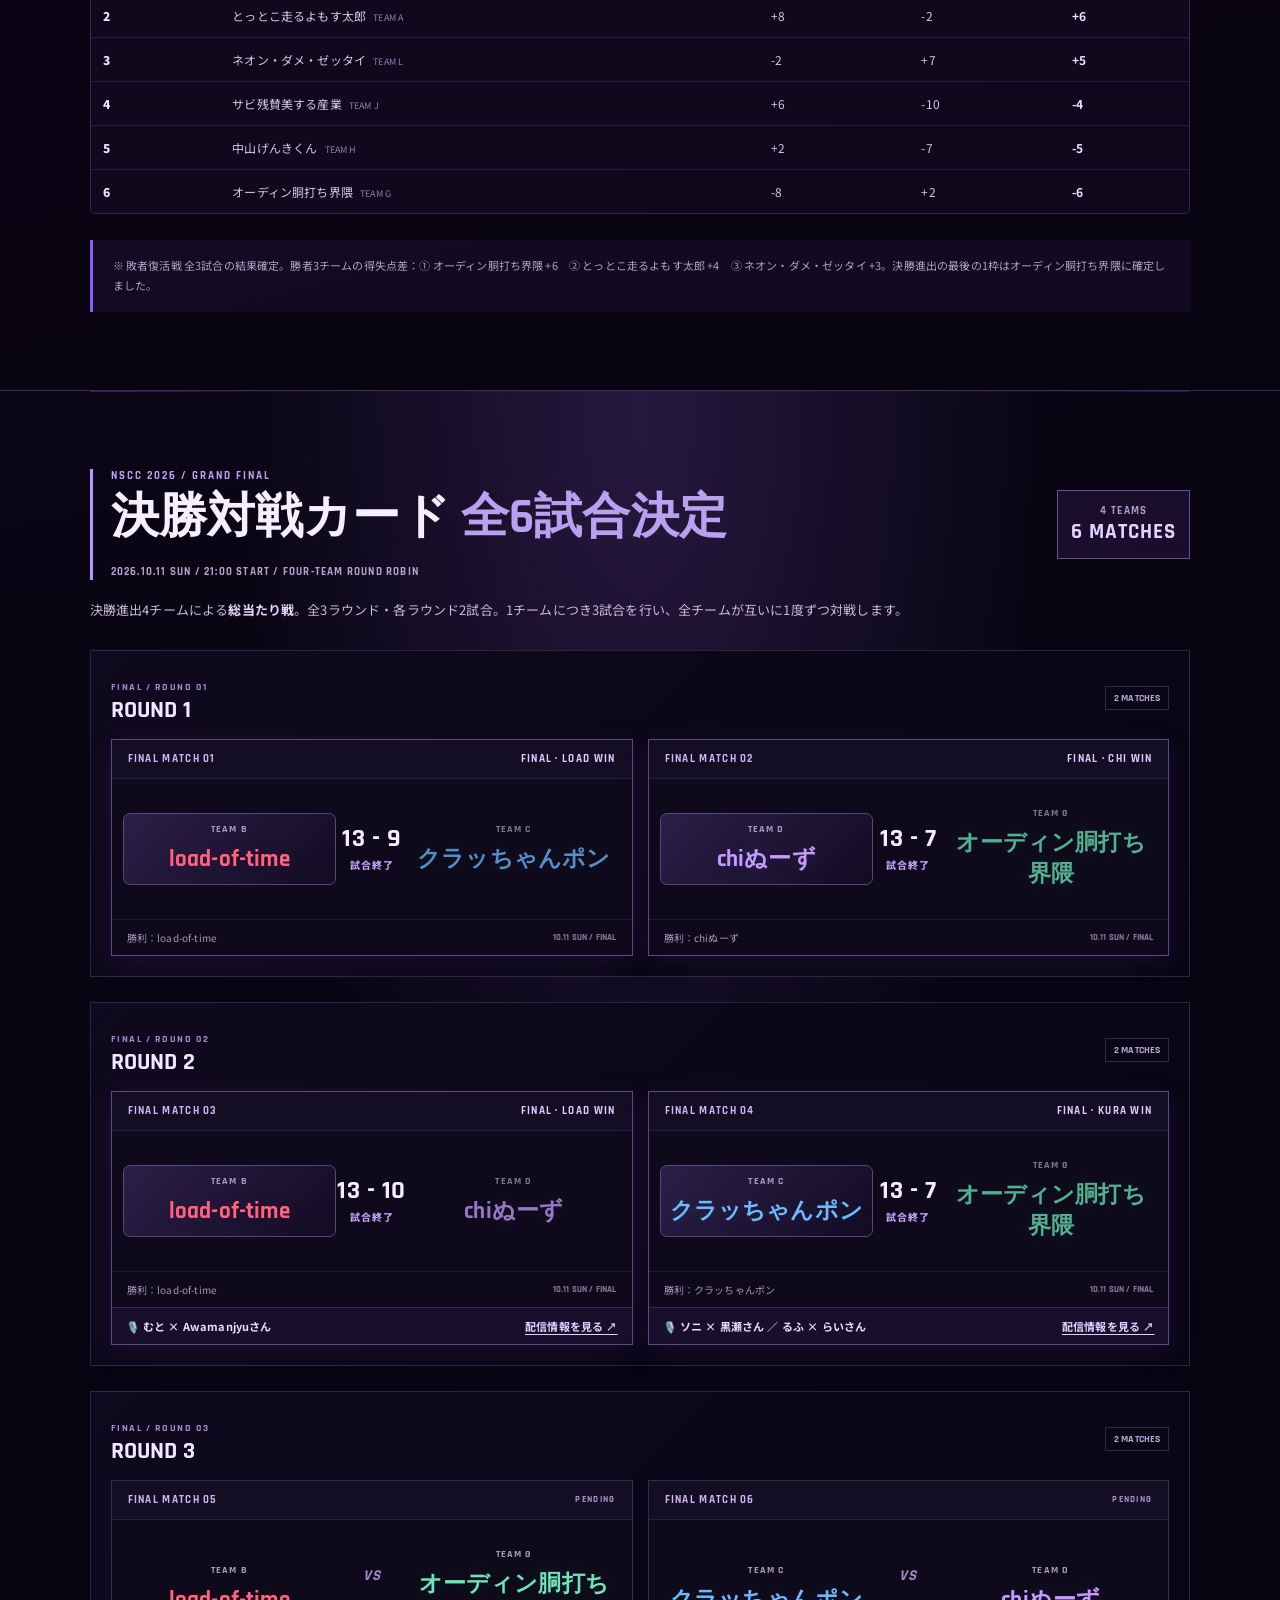
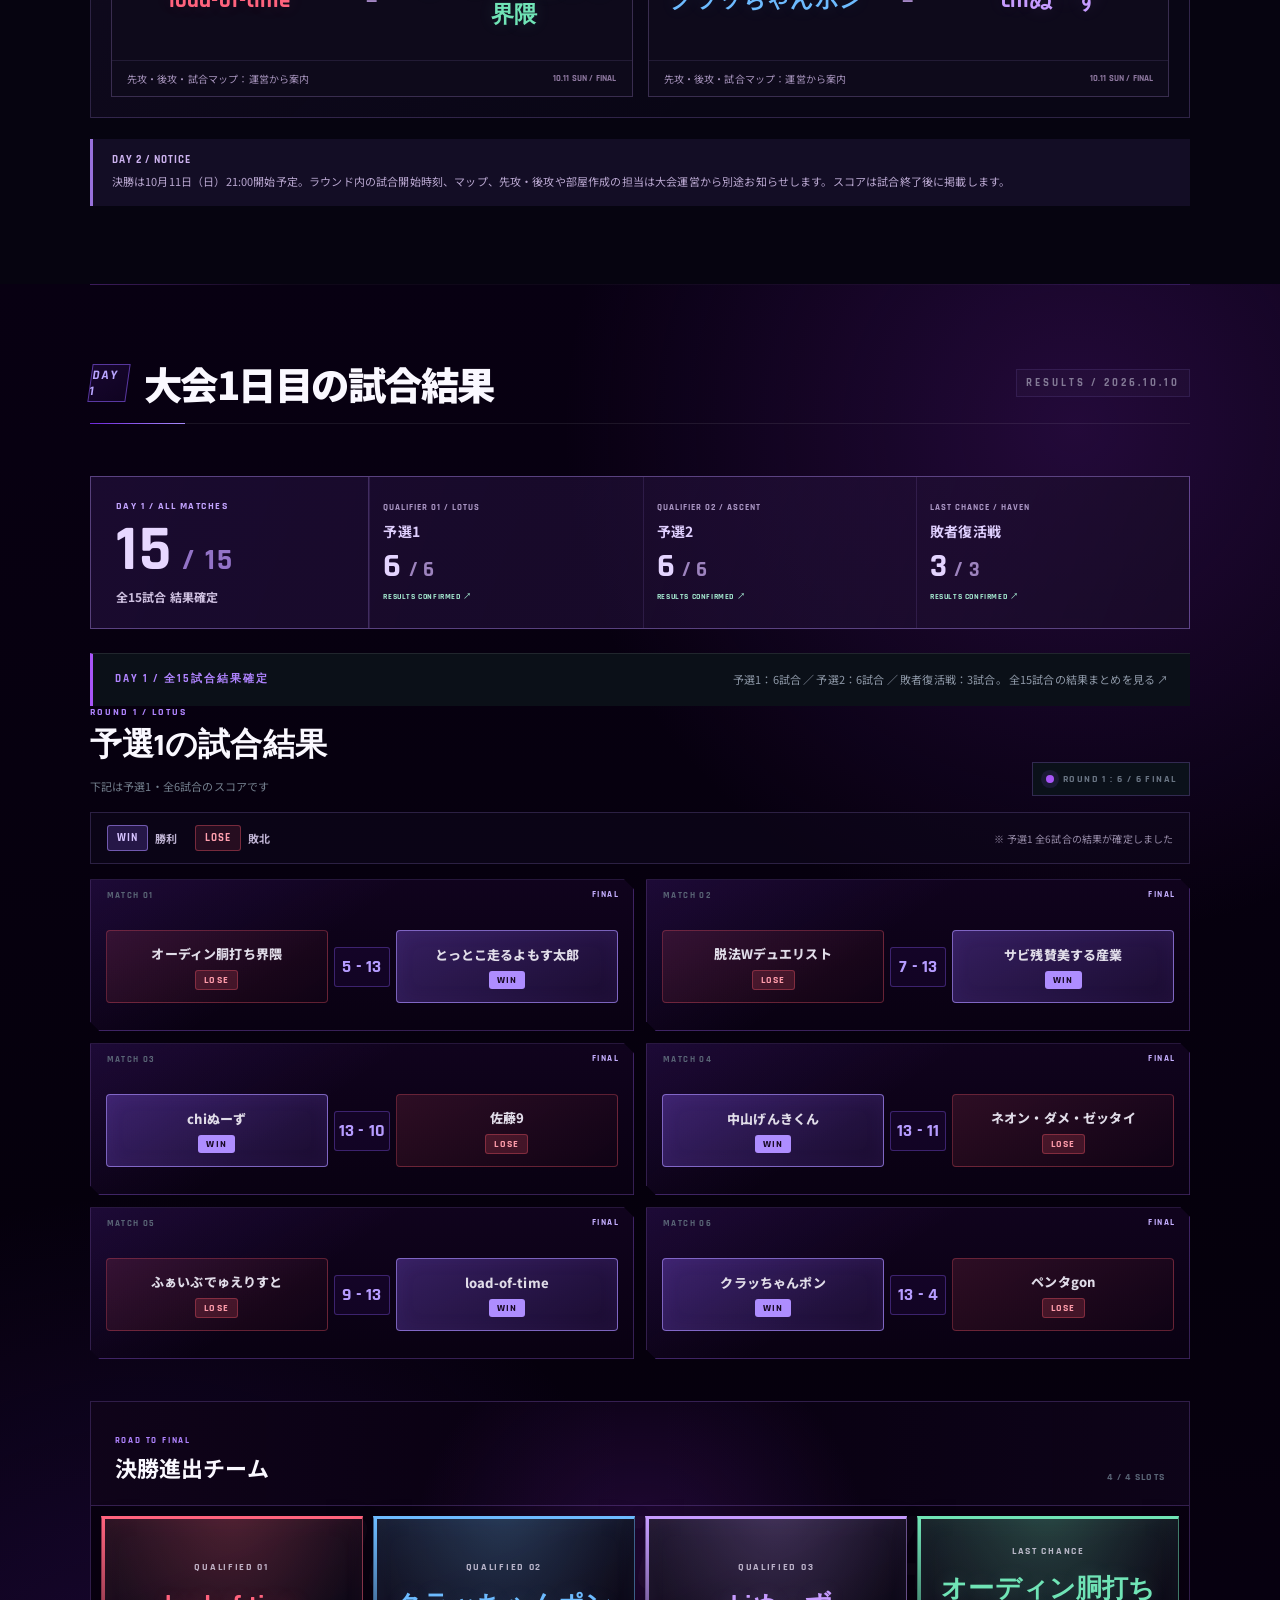
==== commit 849e657a: "Record NSCC final R2 match04: クラッちゃんポン 13–7 オーディン胴打ち界隈" ====
--- a/index.html
+++ b/index.html
@@ -649,10 +649,10 @@
             <div class="nscc-final-card-bottom"><span>勝利：load-of-time</span><small>10.11 SUN / FINAL</small></div>
           <div class="nscc-final-commentator"><span>🎙️ むと × Awamanjyuさん</span><a href="#live">配信情報を見る ↗</a></div>
           </article>
-          <article class="nscc-final-card" data-stage="final" data-round="2" data-match="04" data-result="pending" data-winner="">
-            <div class="nscc-final-card-top"><span>FINAL MATCH 04</span><b>PENDING</b></div>
-            <div class="nscc-final-versus"><span class="nscc-final-team nscc-final-team--blue"><small>TEAM C</small><strong>クラッちゃんポン</strong></span><div class="nscc-final-score"><em>VS</em><b>—</b></div><span class="nscc-final-team nscc-final-team--green"><small>TEAM G</small><strong>オーディン胴打ち界隈</strong></span></div>
-            <div class="nscc-final-card-bottom"><span>先攻・後攻・試合マップ：運営から案内</span><small>10.11 SUN / FINAL</small></div>
+          <article class="nscc-final-card" data-stage="final" data-round="2" data-match="04" data-result="complete" data-winner="left">
+            <div class="nscc-final-card-top"><span>FINAL MATCH 04</span><b>FINAL · KURA WIN</b></div>
+            <div class="nscc-final-versus"><span class="nscc-final-team nscc-final-team--blue"><small>TEAM C</small><strong>クラッちゃんポン</strong></span><div class="nscc-final-score" aria-label="クラッちゃんポン13、オーディン胴打ち界隈7"><em>13 - 7</em><b>試合終了</b></div><span class="nscc-final-team nscc-final-team--green"><small>TEAM G</small><strong>オーディン胴打ち界隈</strong></span></div>
+            <div class="nscc-final-card-bottom"><span>勝利：クラッちゃんポン</span><small>10.11 SUN / FINAL</small></div>
           <div class="nscc-final-commentator"><span>🎙️ ソニ × 黒瀬さん ／ るふ × らいさん</span><a href="#live">配信情報を見る ↗</a></div>
           </article>
         </div>
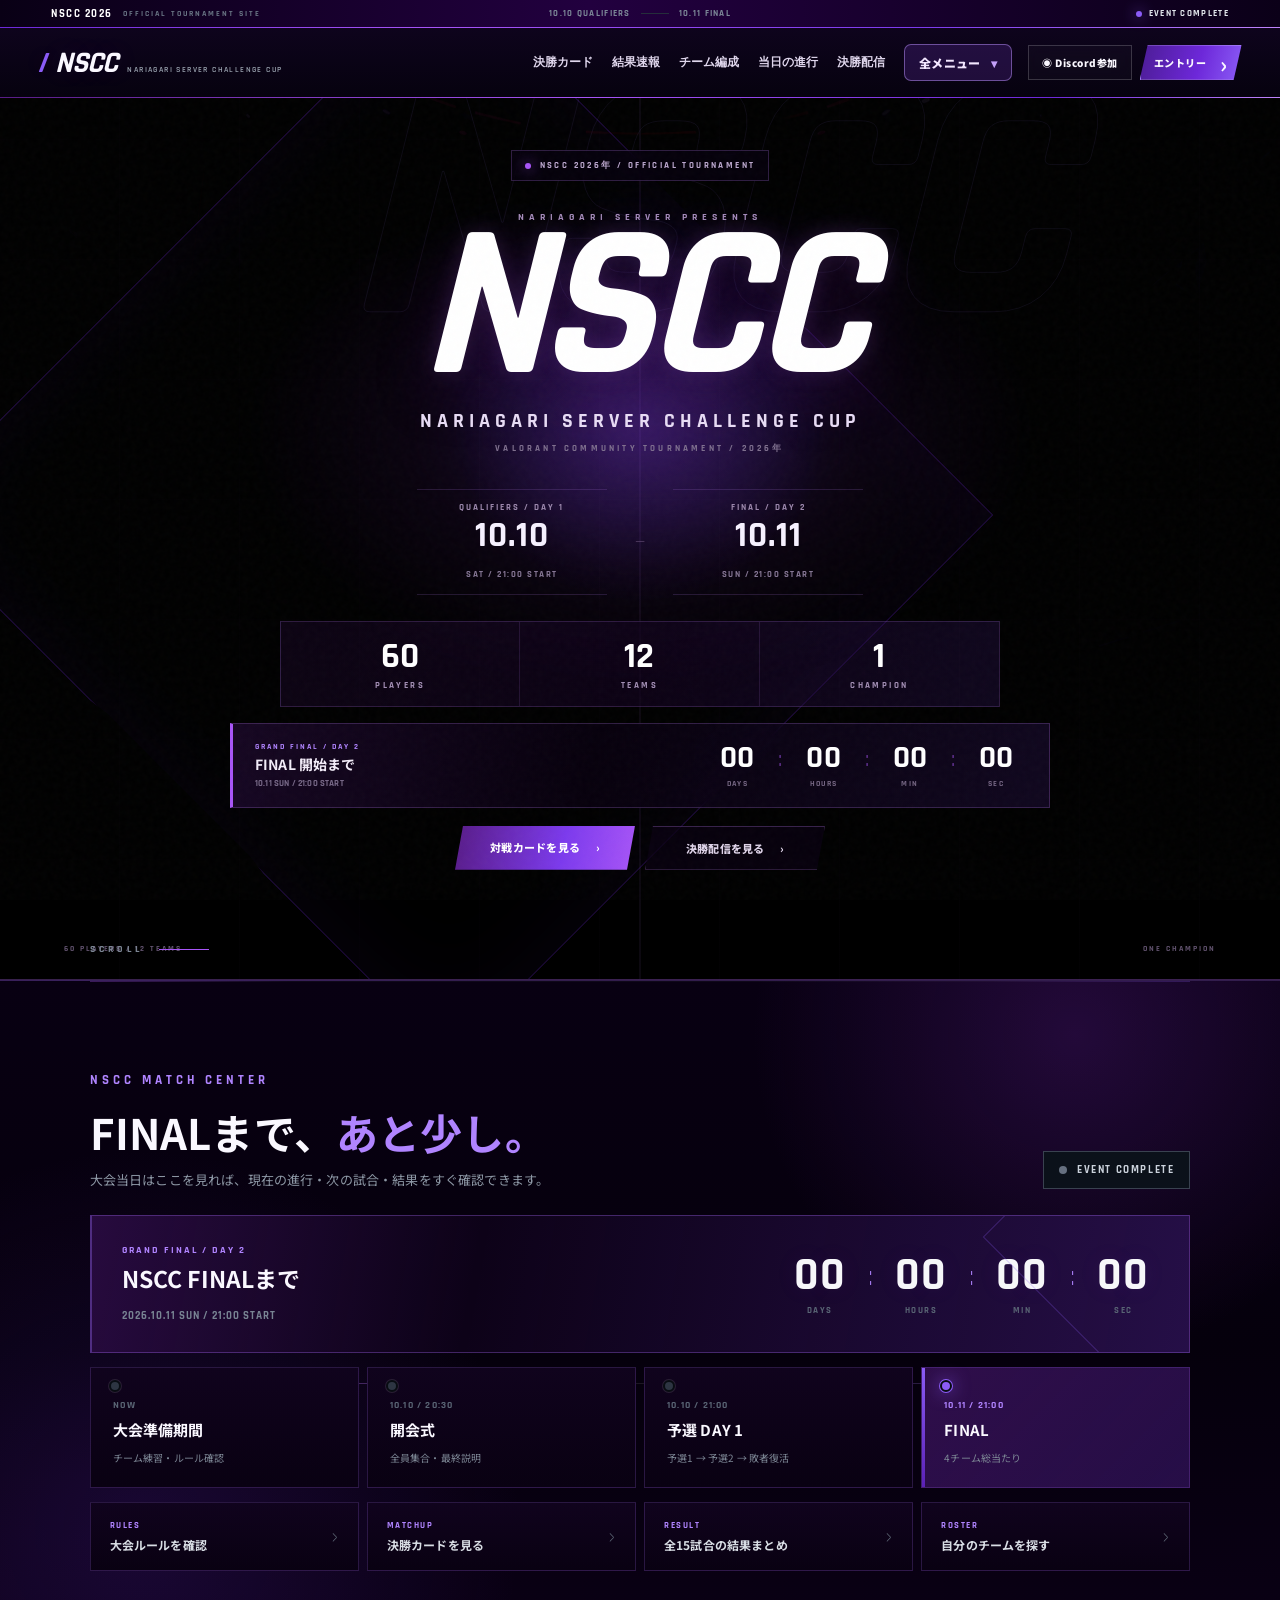
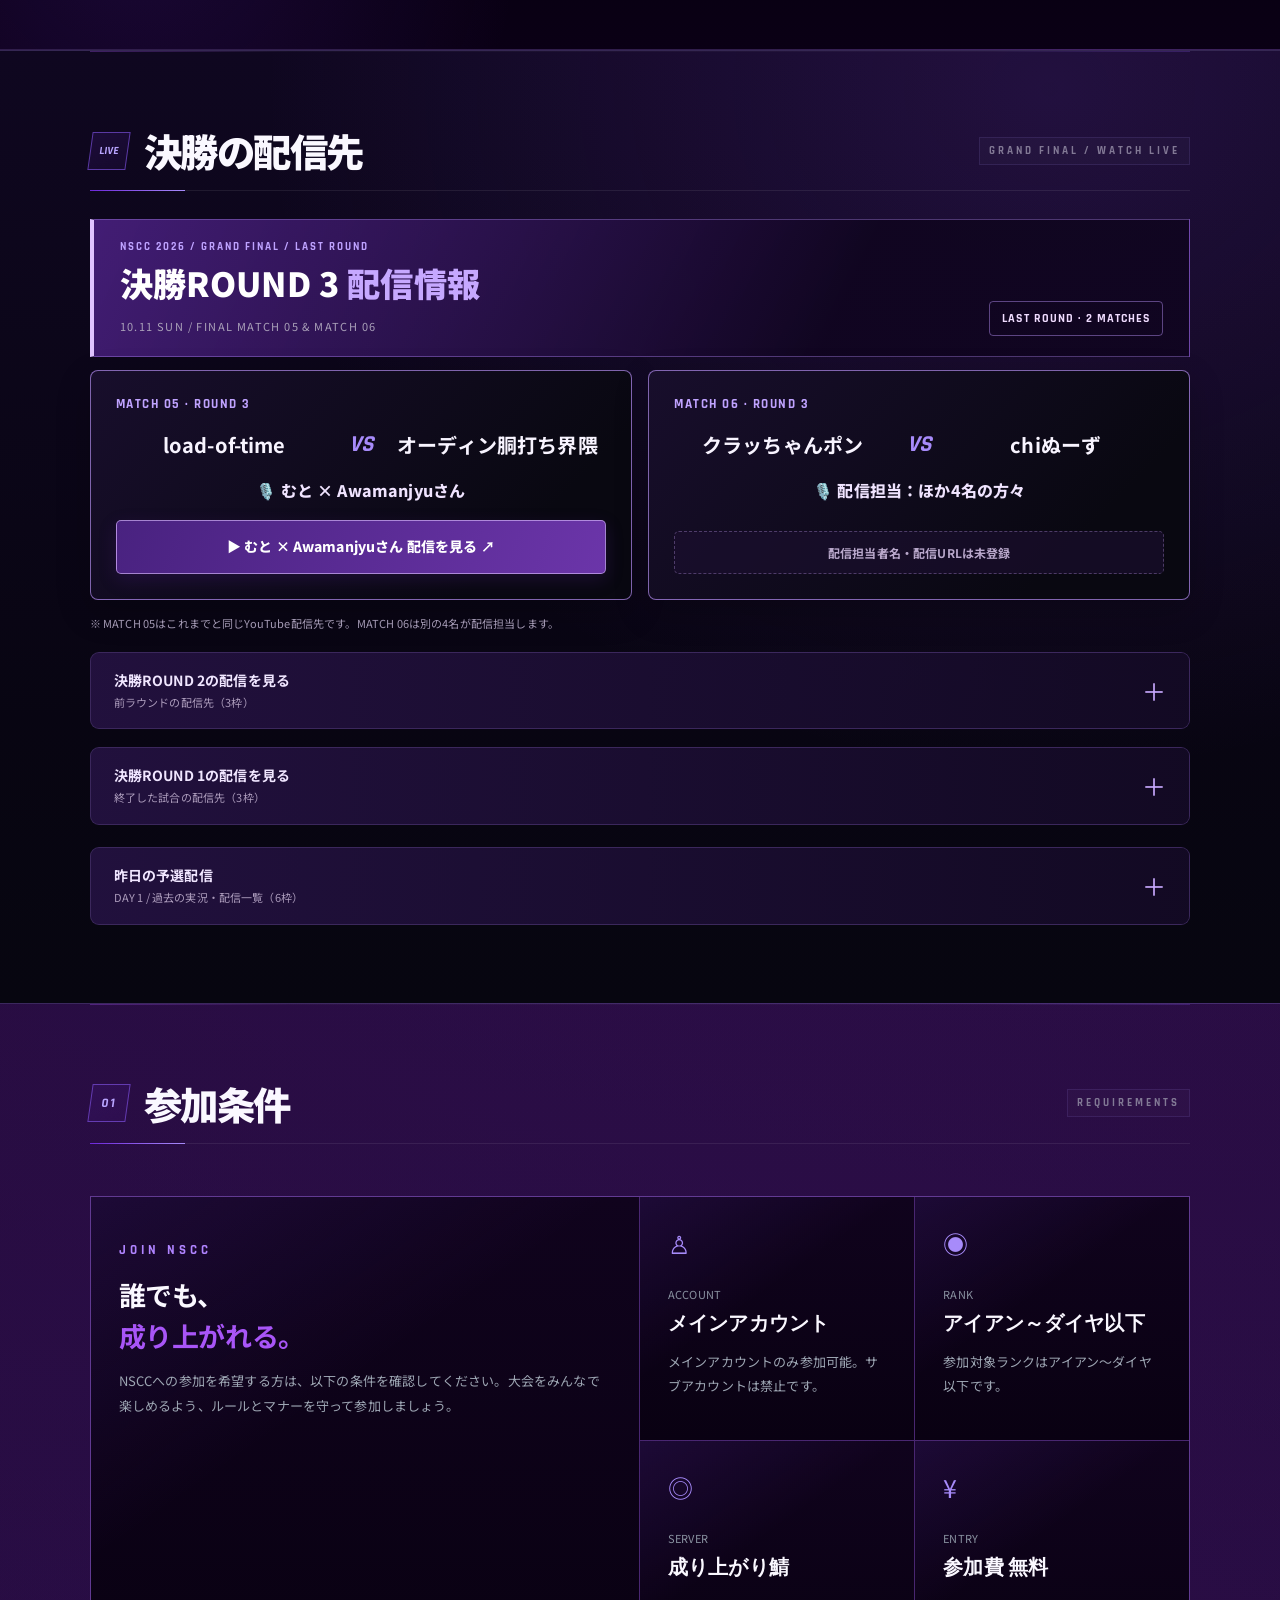
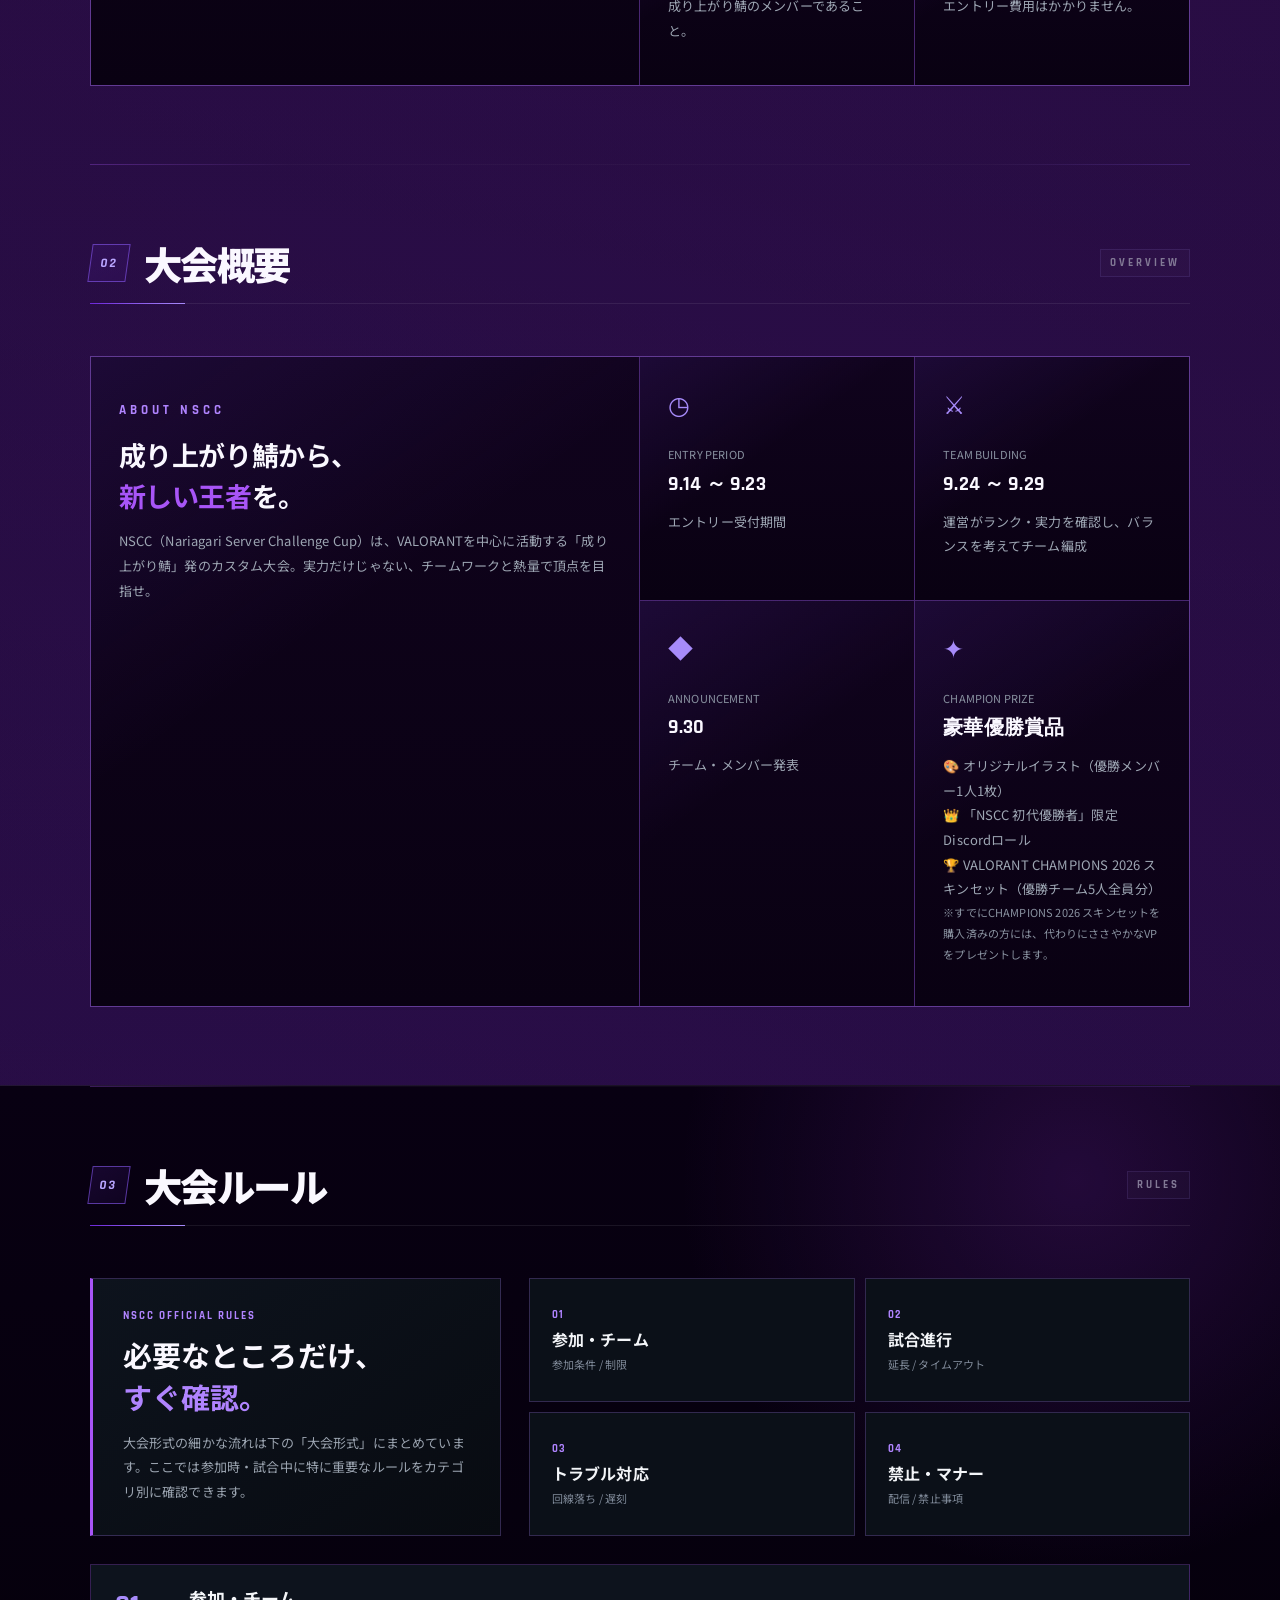
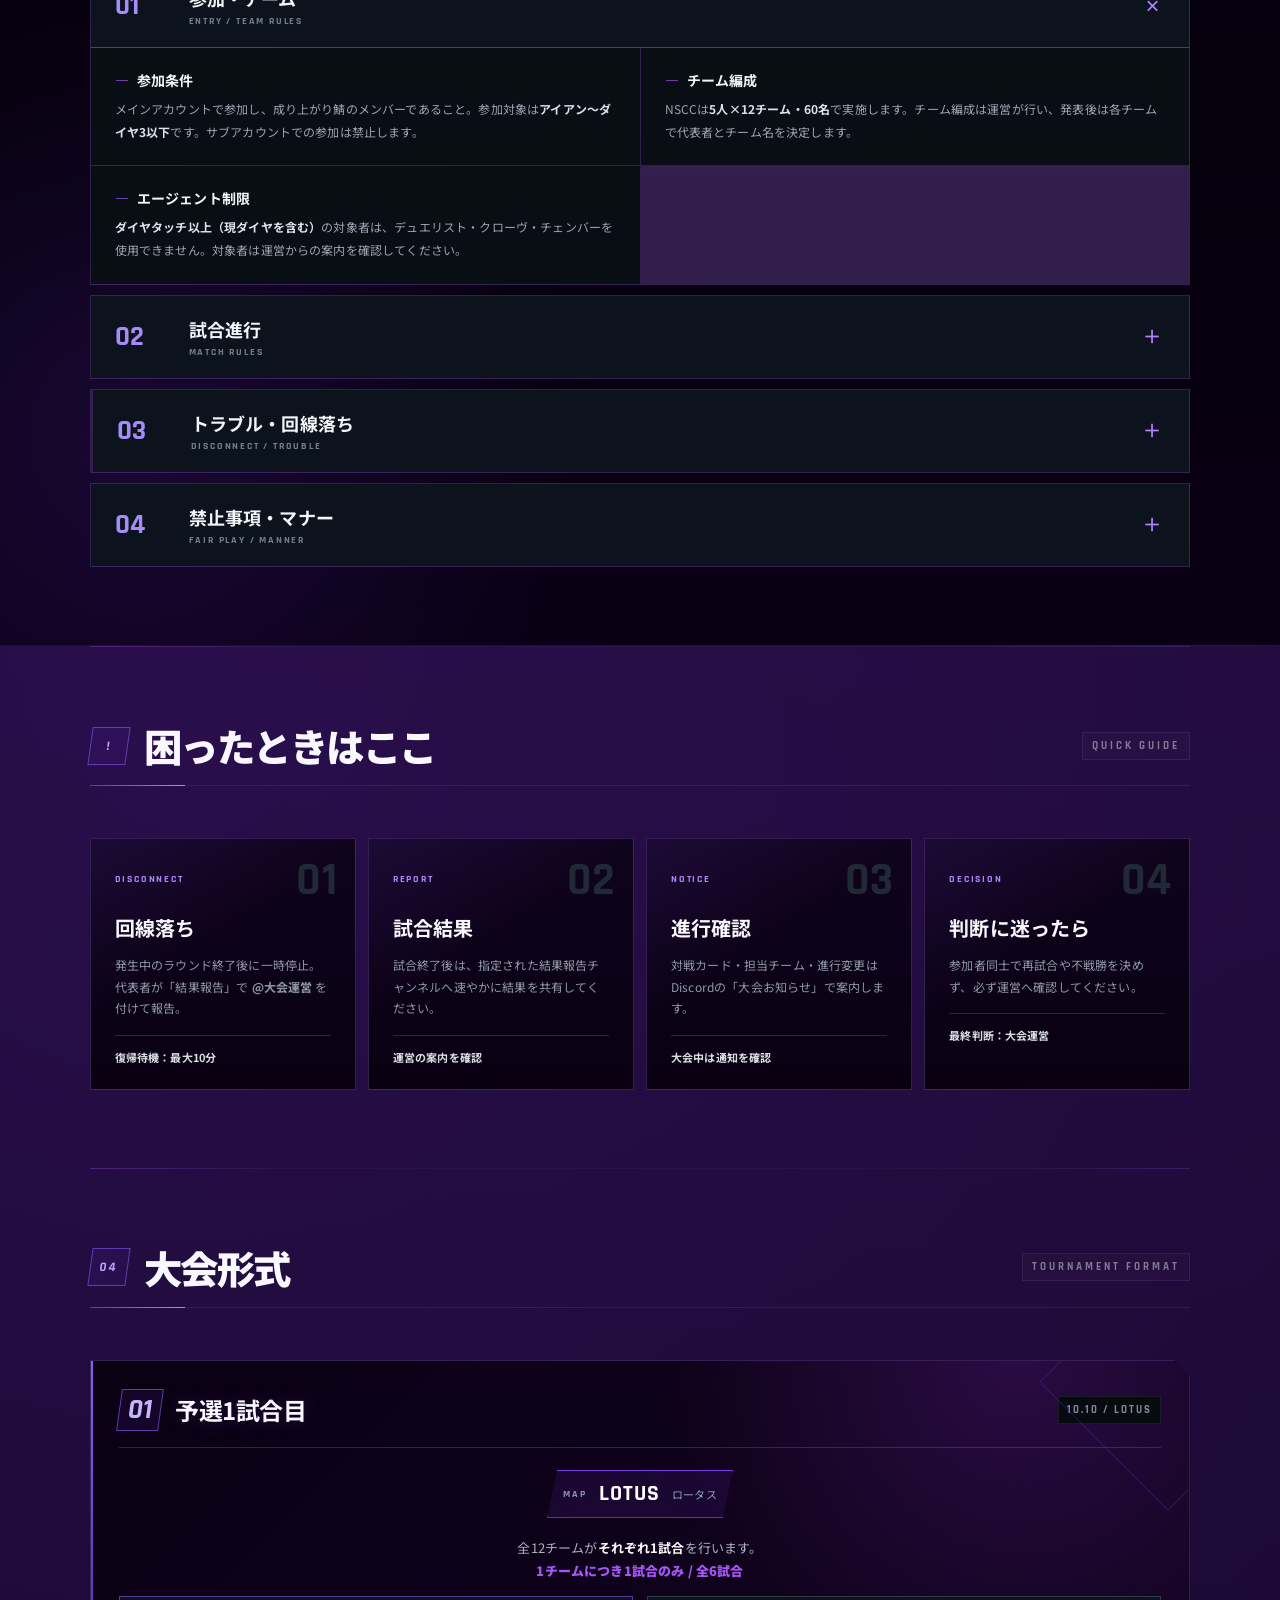
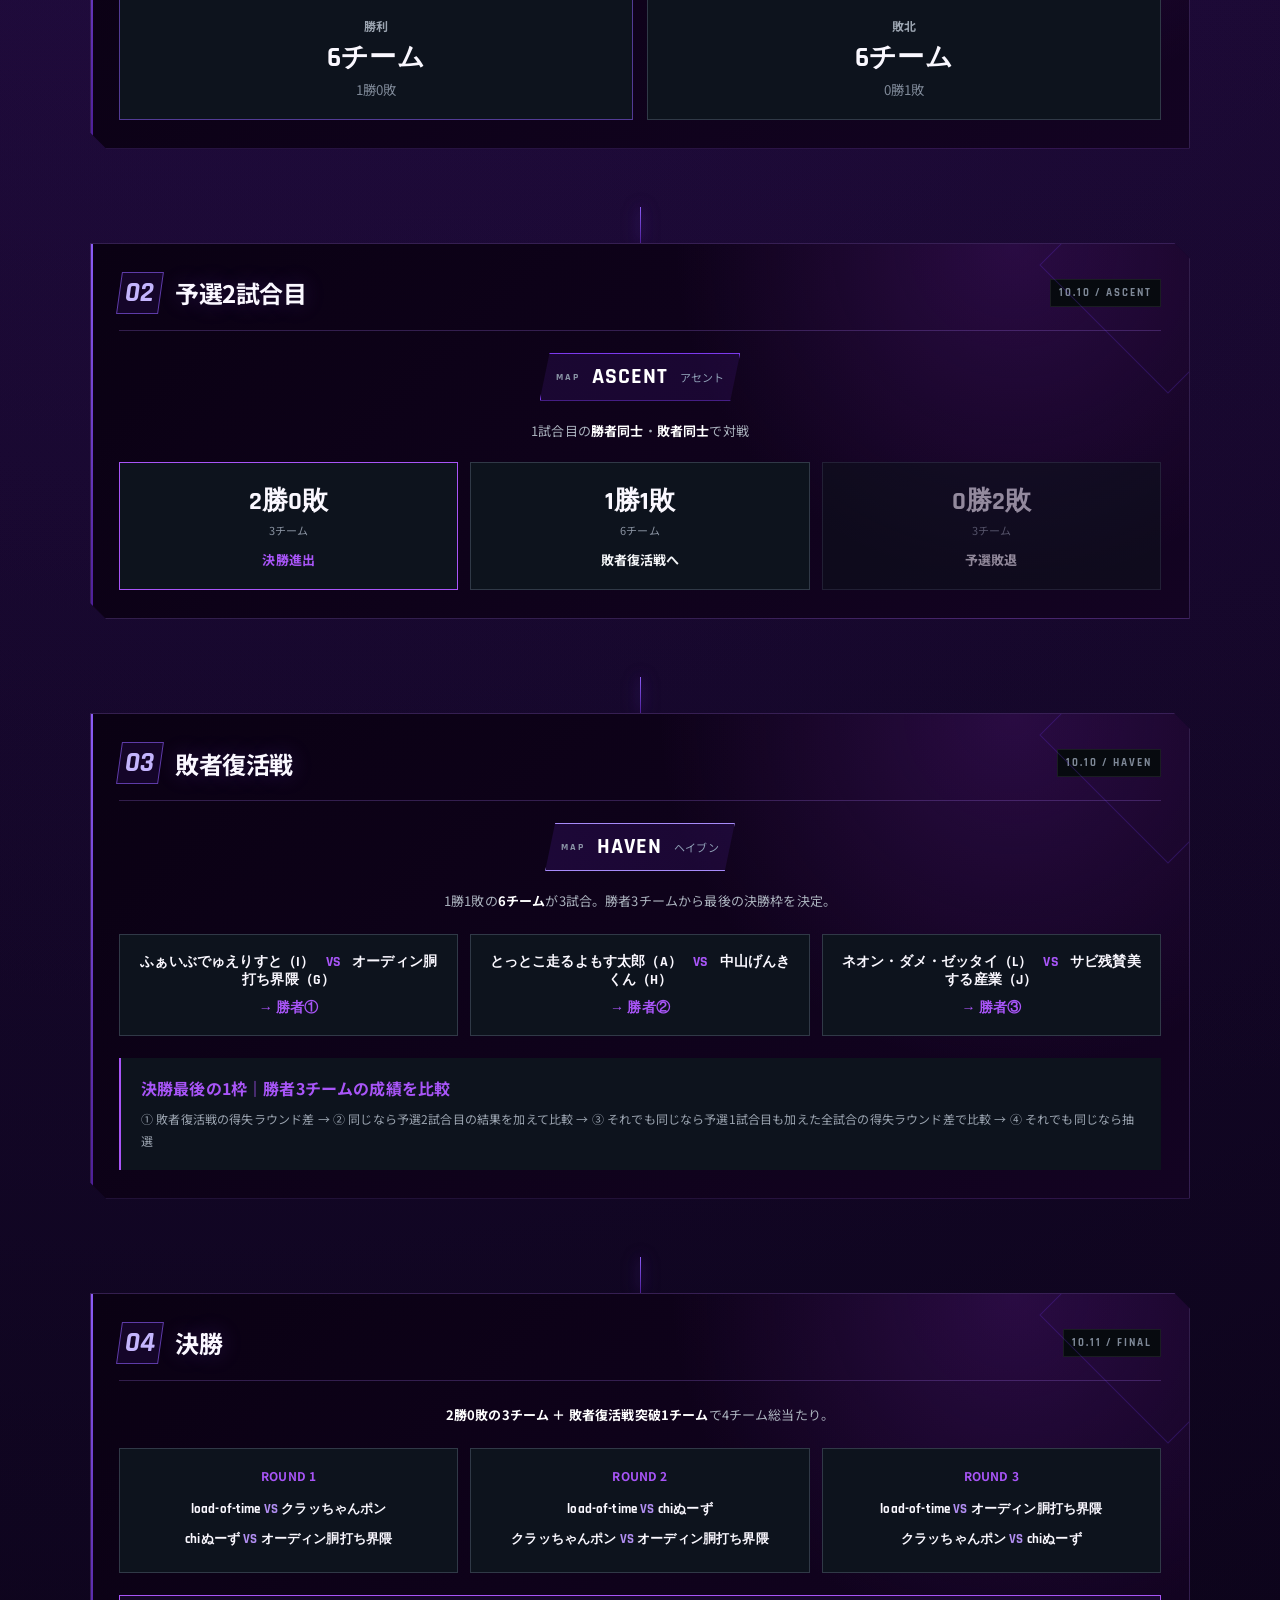
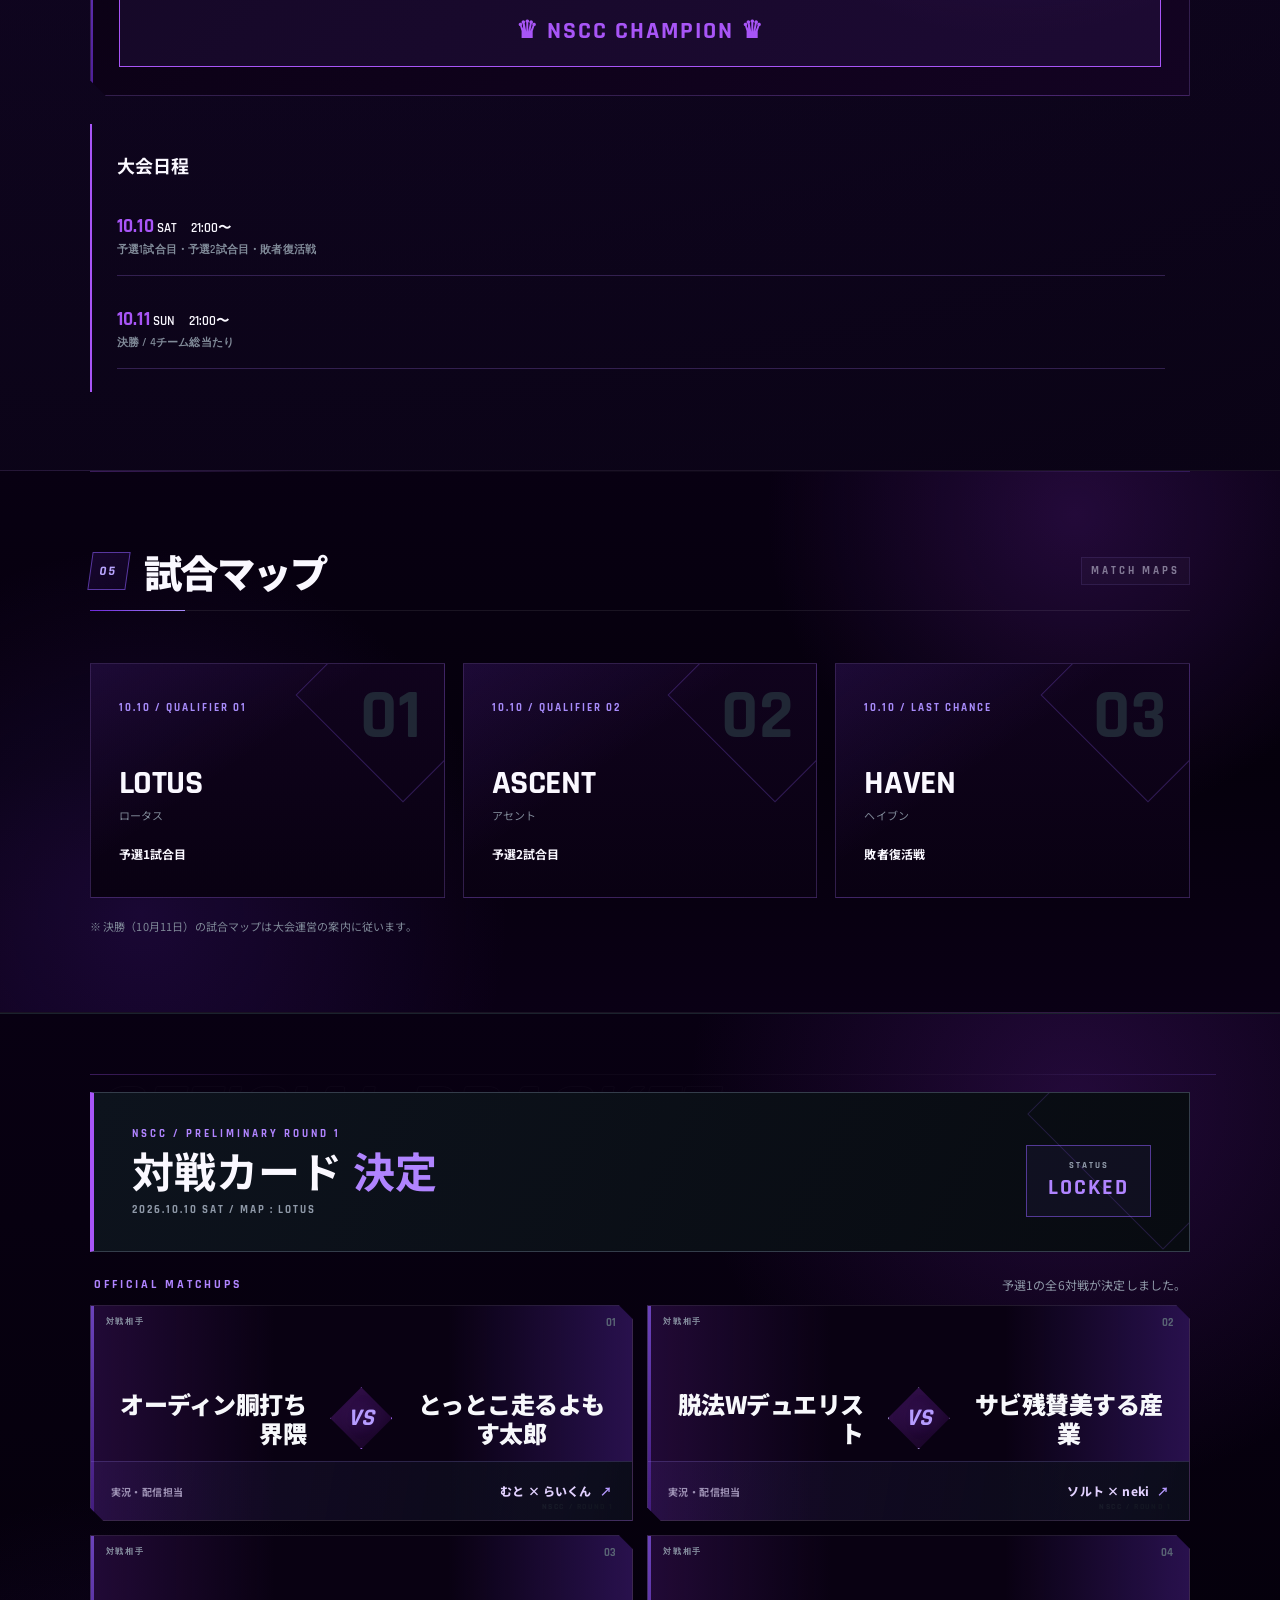
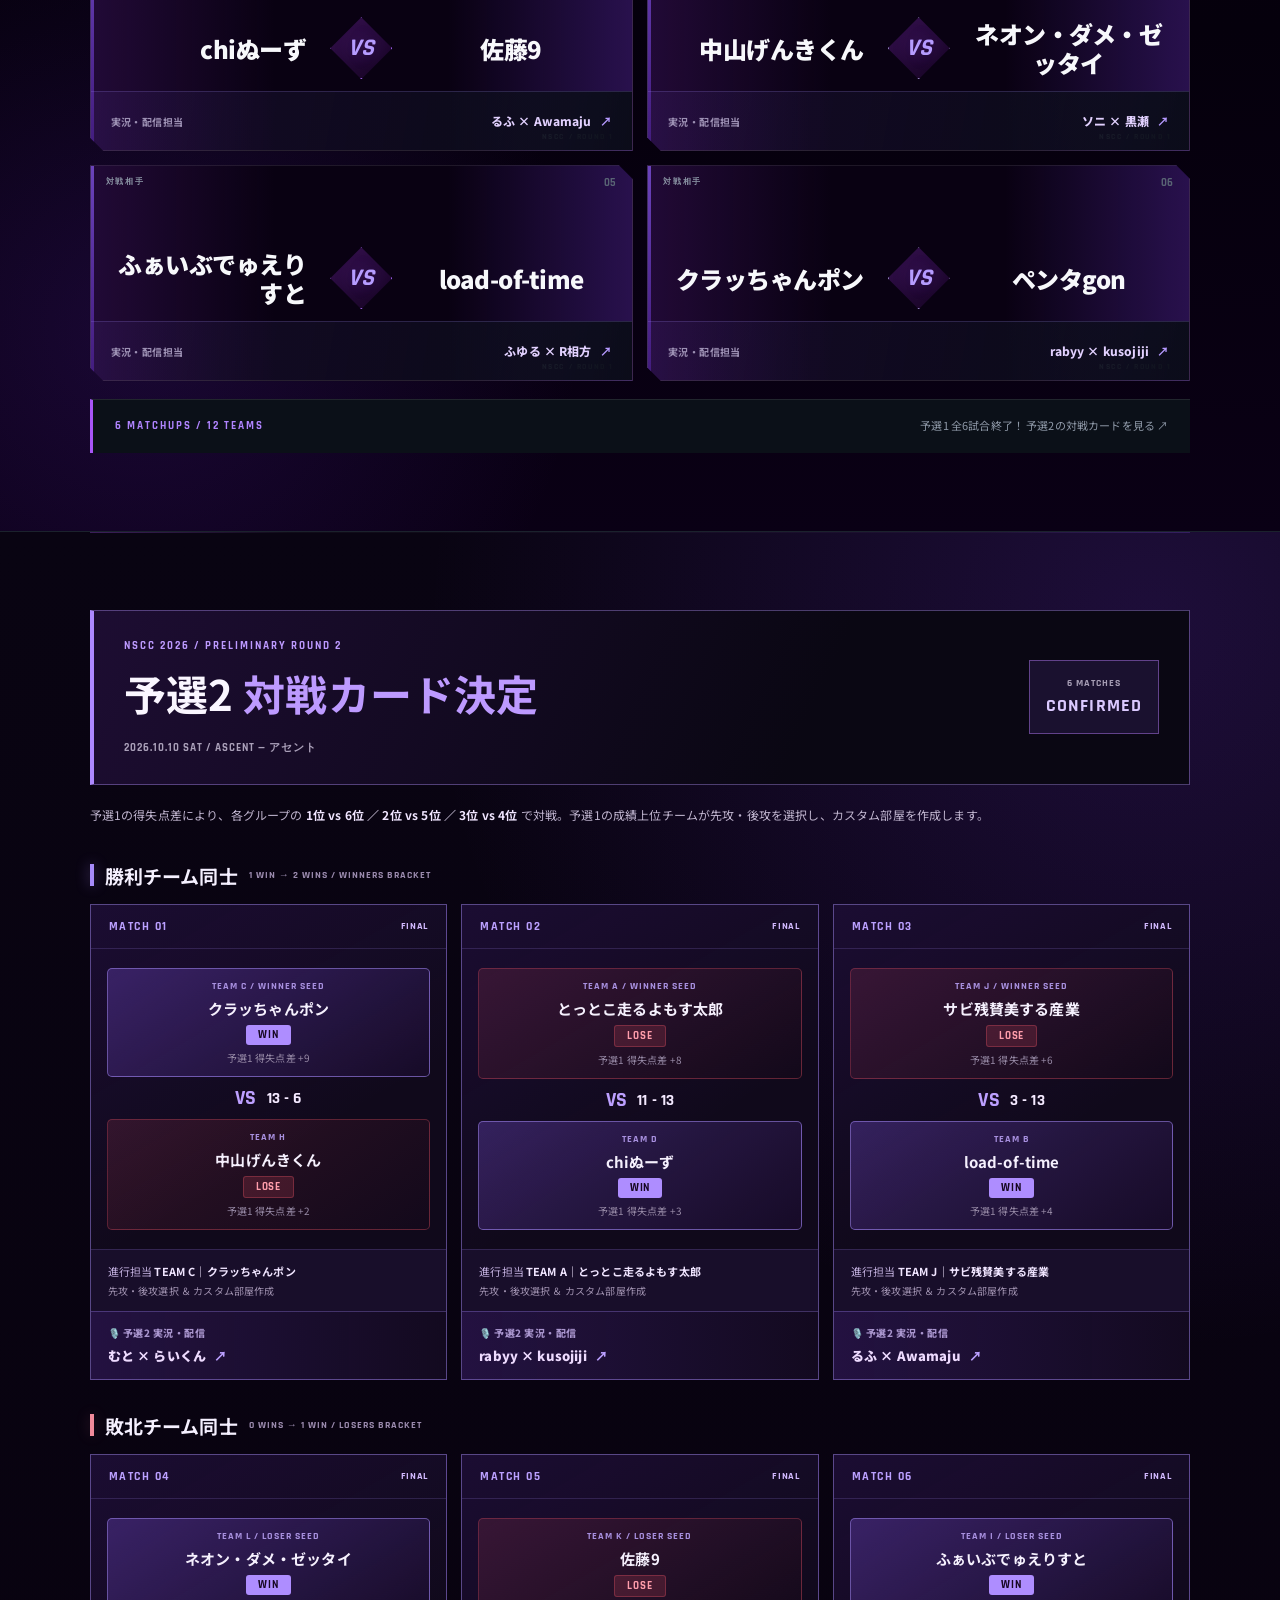
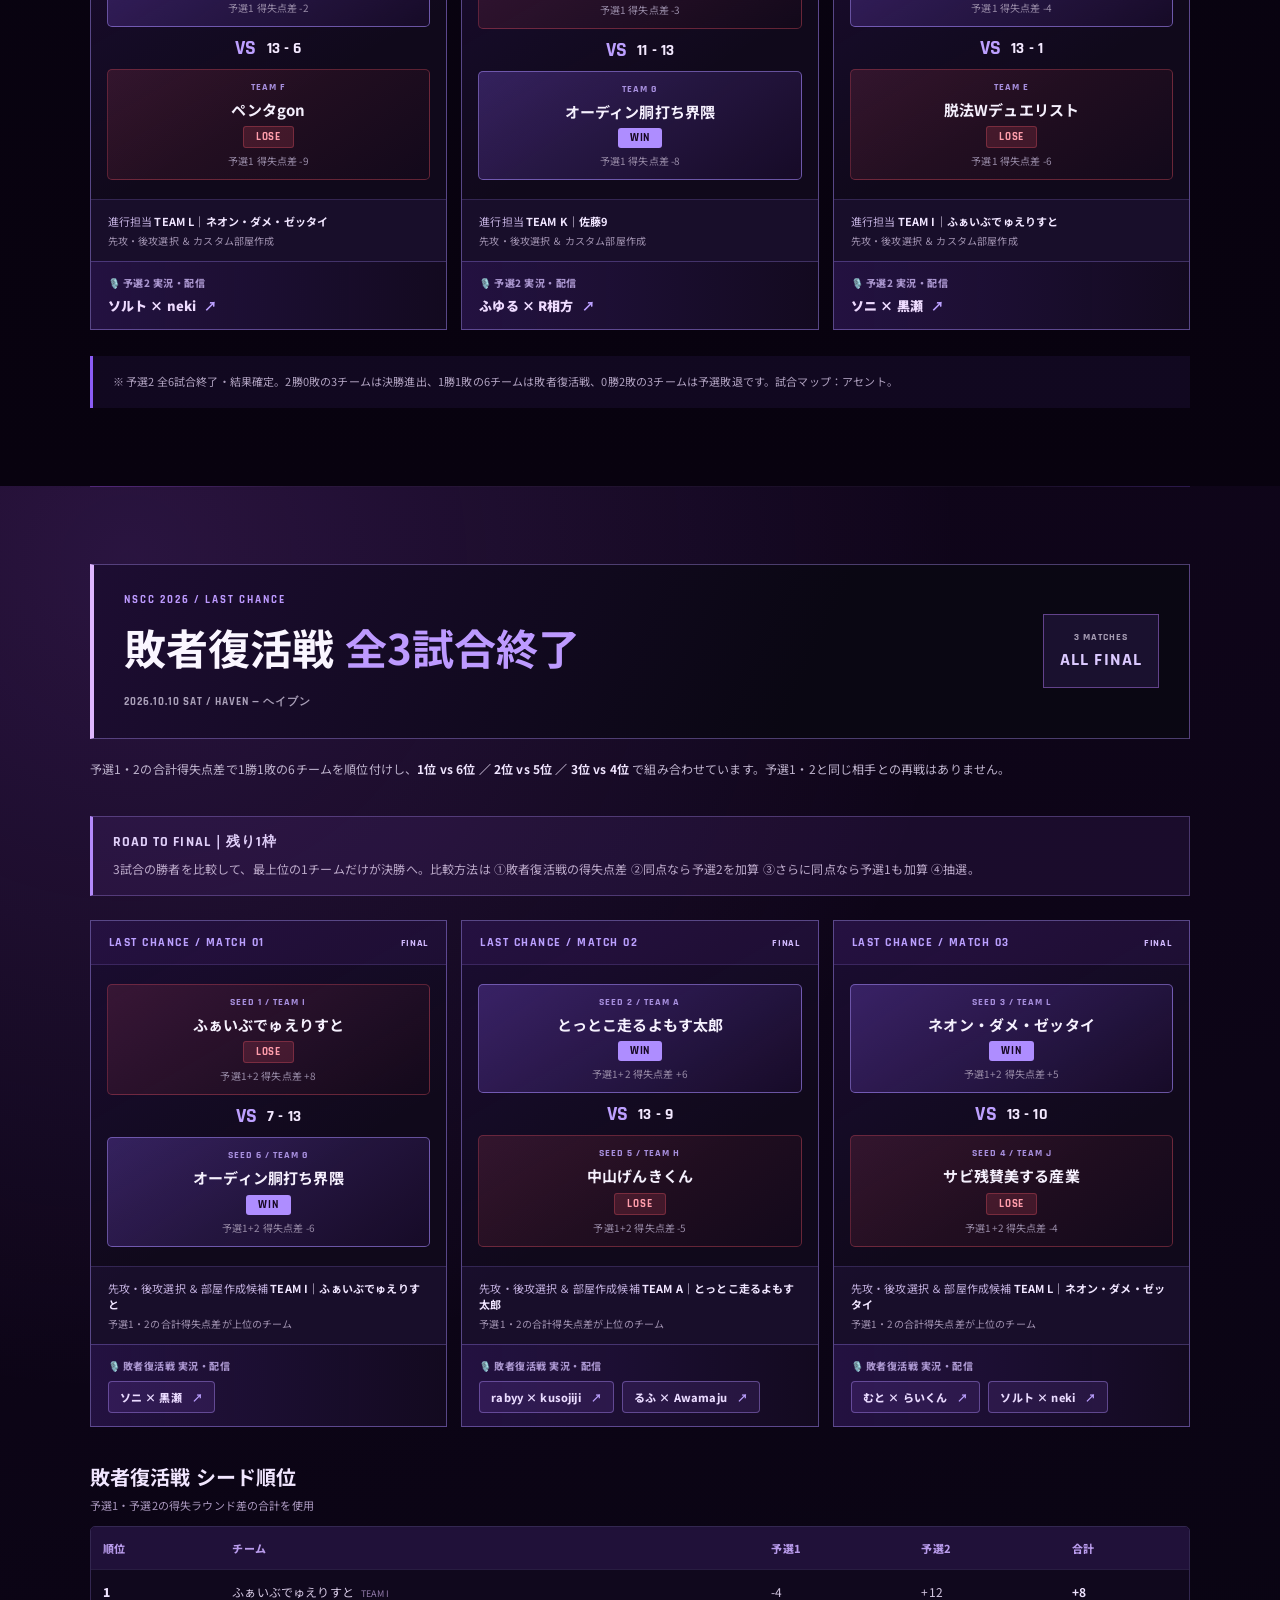
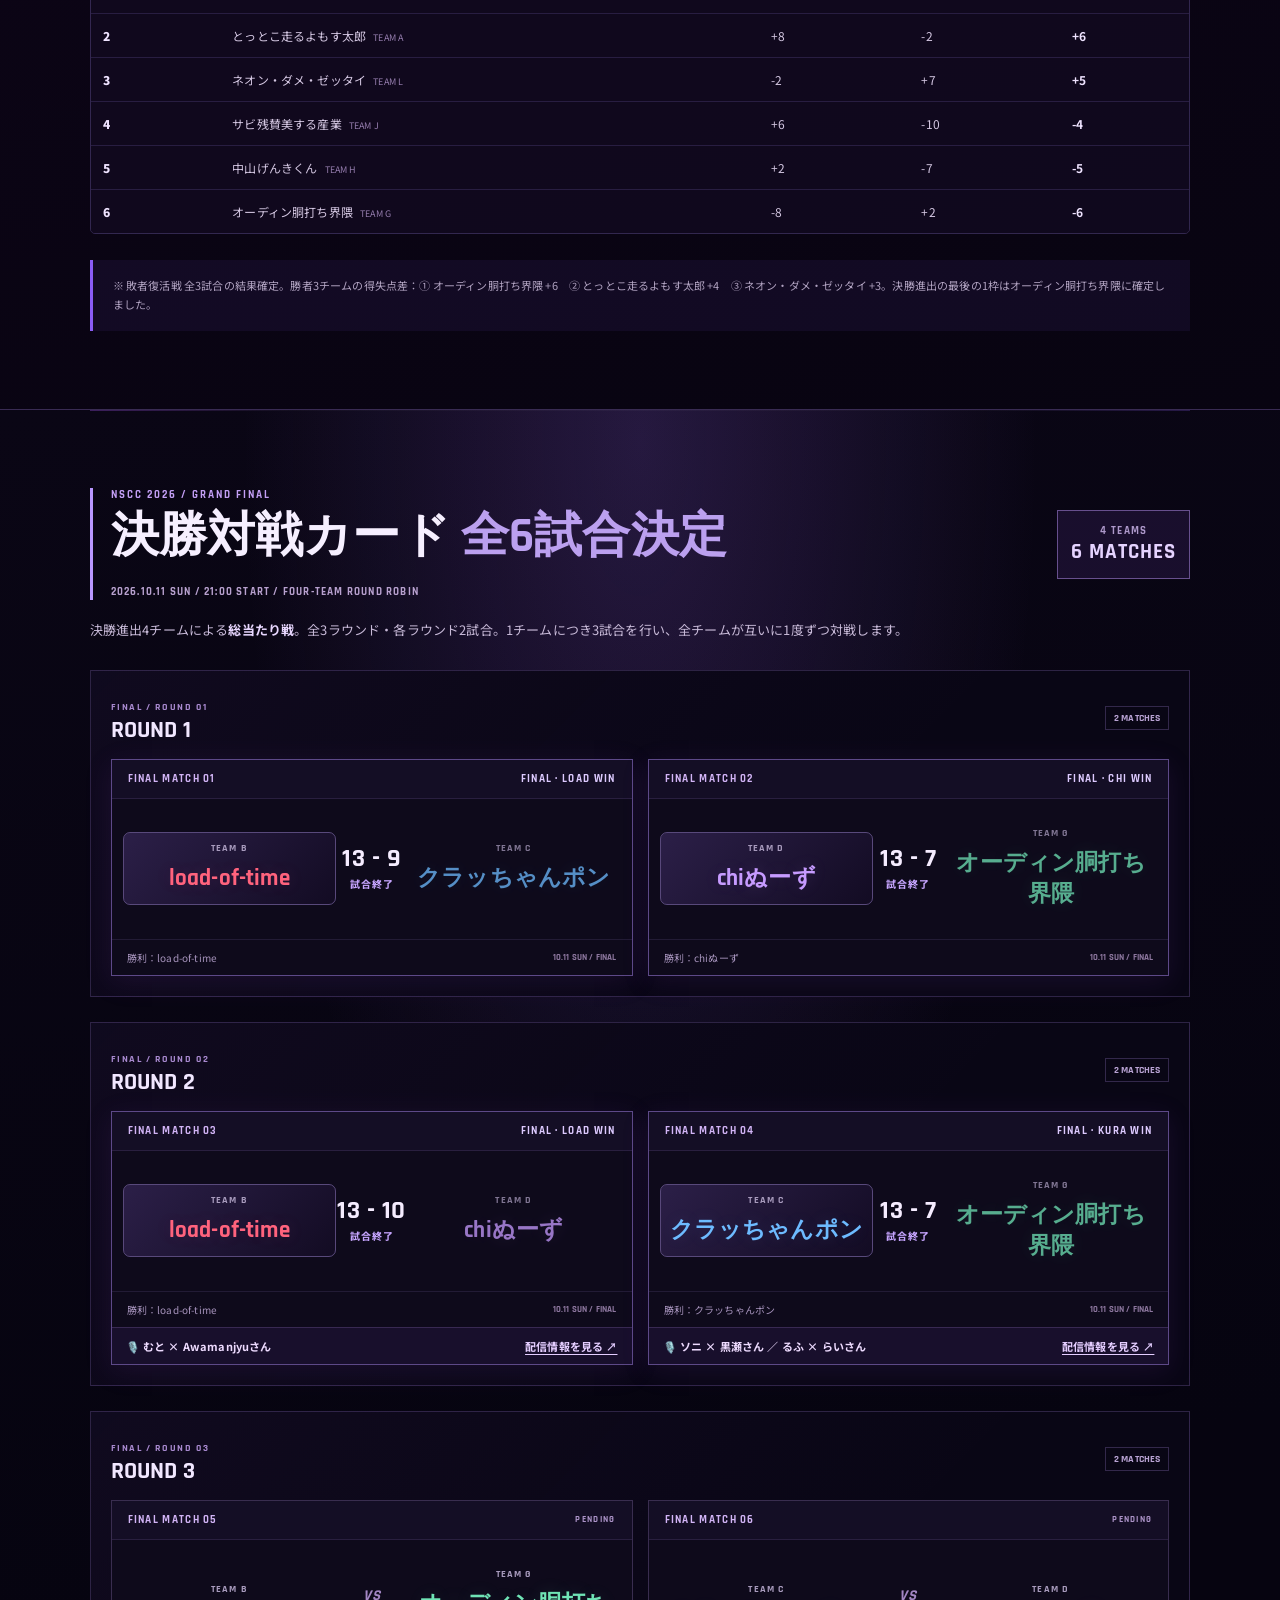
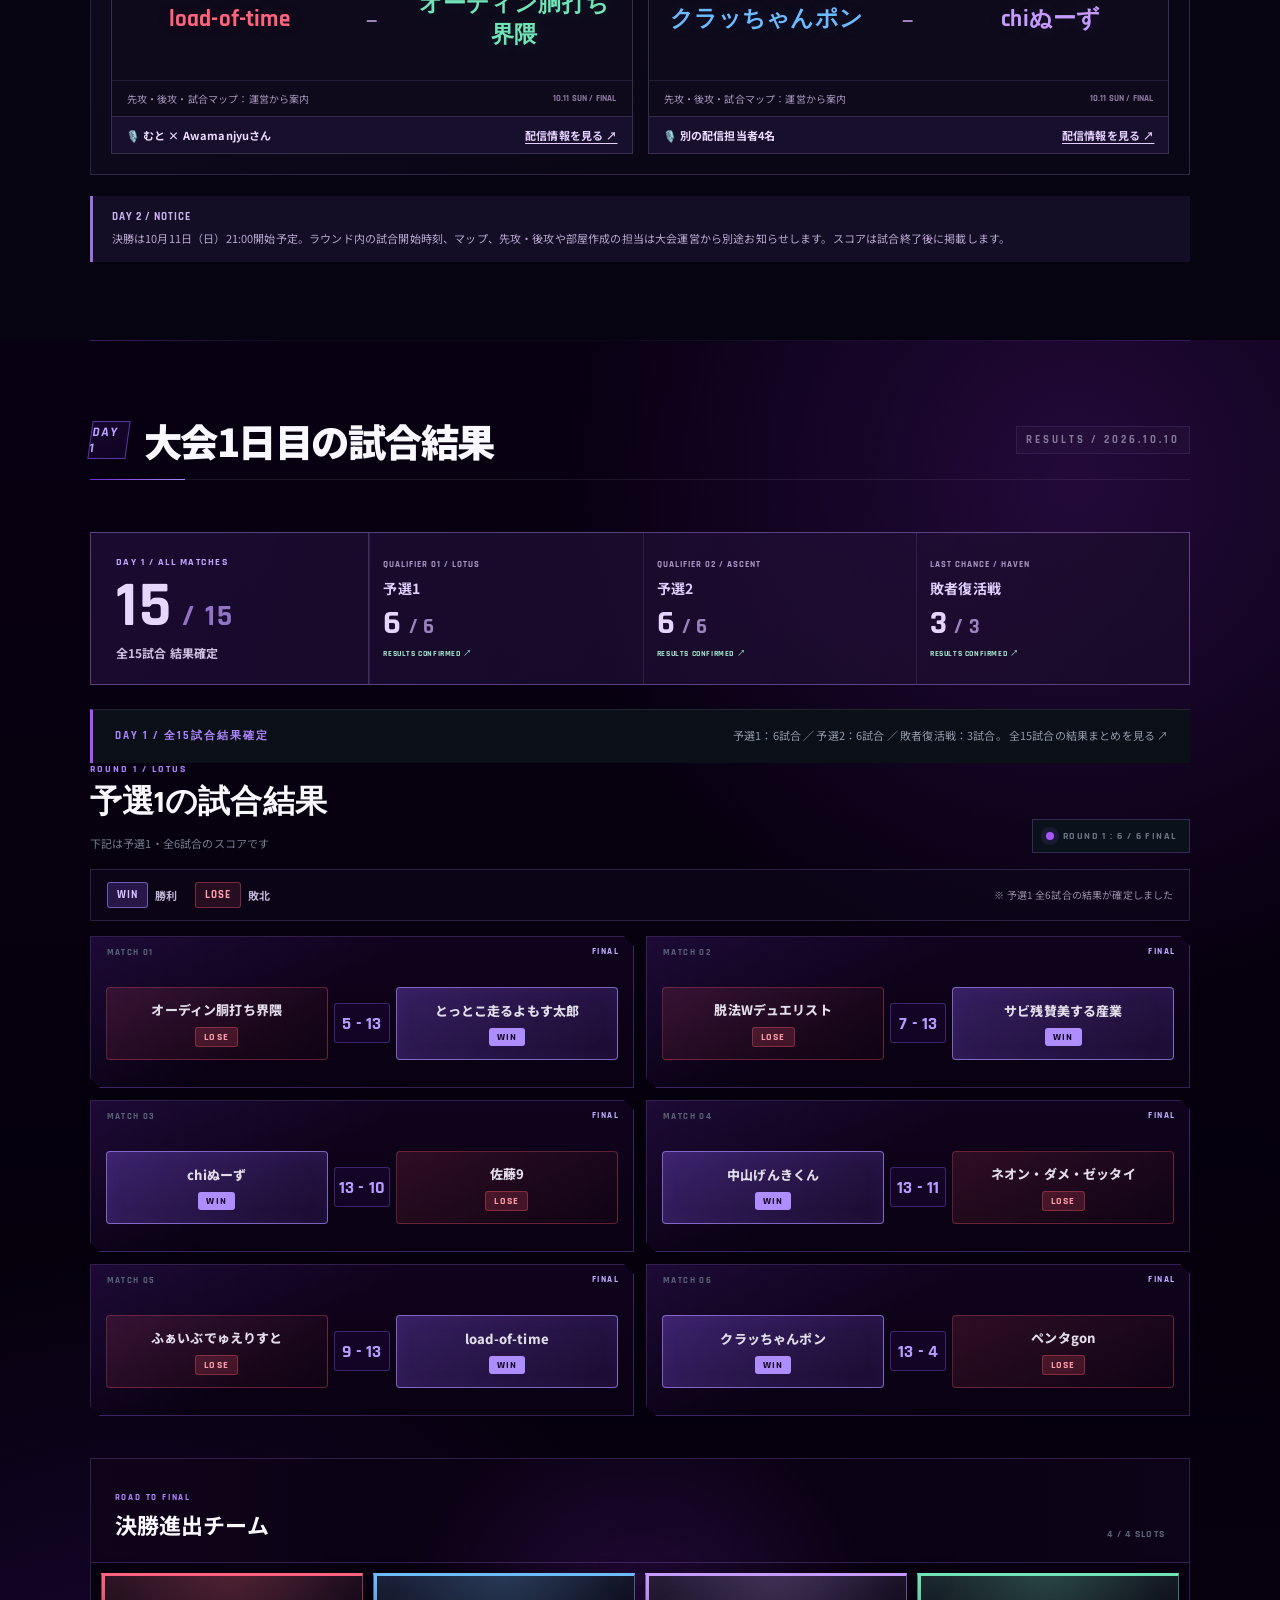
==== commit d17506bb: "Show final round 3 broadcasters; preserve round 1 and 2 stream archives" ====
--- a/index.html
+++ b/index.html
@@ -8,7 +8,7 @@
   <meta http-equiv="Expires" content="0">
   <title>NSCC | 成り上がり Server Challenge Cup</title>
   <meta name="description" content="成り上がり鯖が主催するVALORANTカスタム大会 NSCC">
-  <link rel="stylesheet" href="style.css?v=20261011-r2-hosts-pairs">
+  <link rel="stylesheet" href="style.css?v=20261011-r3-hosts">
 </head>
 <body class="nscc-compact-layout">
   <div class="noise"></div>
@@ -170,7 +170,30 @@
       <div class="section-title"><span>LIVE</span><h2>決勝の配信先</h2><small>GRAND FINAL / WATCH LIVE</small></div>
 
 
-      <div class="nscc-final-broadcast nscc-round2-featured" id="final-live-streams">
+      <div class="nscc-final-broadcast nscc-round2-featured nscc-round3-featured" id="final-live-streams">
+        <div class="nscc-final-broadcast-heading">
+          <div><p>NSCC 2026 / GRAND FINAL / LAST ROUND</p><h3>決勝ROUND 3 <span>配信情報</span></h3><small>10.11 SUN / FINAL MATCH 05 &amp; MATCH 06</small></div>
+          <span class="nscc-final-broadcast-label">LAST ROUND · 2 MATCHES</span>
+        </div>
+        <div class="nscc-final-broadcast-grid">
+          <article class="nscc-final-broadcast-card">
+            <small>MATCH 05 · ROUND 3</small>
+            <div class="nscc-final-broadcast-versus"><strong>load-of-time</strong><b>VS</b><strong>オーディン胴打ち界隈</strong></div>
+            <p class="nscc-r2-hosts">🎙️ むと × Awamanjyuさん</p>
+            <div class="nscc-final-broadcast-links"><a href="https://youtube.com/live/Dep8SmiEMSQ" target="_blank" rel="noopener noreferrer" aria-label="むととAwamanjyuさんの最終ROUND 3配信をYouTubeで見る">▶ むと × Awamanjyuさん 配信を見る ↗</a></div>
+          </article>
+          <article class="nscc-final-broadcast-card">
+            <small>MATCH 06 · ROUND 3</small>
+            <div class="nscc-final-broadcast-versus"><strong>クラッちゃんポン</strong><b>VS</b><strong>chiぬーず</strong></div>
+            <p class="nscc-r2-hosts">🎙️ 配信担当：ほか4名の方々</p>
+            <div class="nscc-r2-stream-note">配信担当者名・配信URLは未登録</div>
+          </article>
+        </div>
+        <p class="nscc-final-broadcast-note">※ MATCH 05はこれまでと同じYouTube配信先です。MATCH 06は別の4名が配信担当します。</p>
+      </div>
+      <details class="nscc-r1-broadcast-archive nscc-r2-broadcast-archive">
+        <summary><span><b>決勝ROUND 2の配信を見る</b><small>前ラウンドの配信先（3枠）</small></span><em aria-hidden="true">＋</em></summary>
+      <div class="nscc-final-broadcast nscc-round2-featured" id="round2-live-streams">
         <div class="nscc-final-broadcast-heading">
           <div><p>NSCC 2026 / GRAND FINAL / NEXT UP</p><h3>決勝ROUND 2 <span>実況・配信</span></h3><small>10.11 SUN / MATCH 03 &amp; MATCH 04</small></div>
           <span class="nscc-final-broadcast-label">NEXT UP · ROUND 2</span>
@@ -191,6 +214,7 @@
         </div>
         <p class="nscc-final-broadcast-note">※ ROUND 2もROUND 1と同じYouTube配信枠です。各ボタンから直接視聴できます。</p>
       </div>
+      </details>
       <details class="nscc-r1-broadcast-archive">
         <summary><span><b>決勝ROUND 1の配信を見る</b><small>終了した試合の配信先（3枠）</small></span><em aria-hidden="true">＋</em></summary>
       <div class="nscc-final-broadcast" id="round1-live-streams">
@@ -664,11 +688,13 @@
             <div class="nscc-final-card-top"><span>FINAL MATCH 05</span><b>PENDING</b></div>
             <div class="nscc-final-versus"><span class="nscc-final-team nscc-final-team--red"><small>TEAM B</small><strong>load-of-time</strong></span><div class="nscc-final-score"><em>VS</em><b>—</b></div><span class="nscc-final-team nscc-final-team--green"><small>TEAM G</small><strong>オーディン胴打ち界隈</strong></span></div>
             <div class="nscc-final-card-bottom"><span>先攻・後攻・試合マップ：運営から案内</span><small>10.11 SUN / FINAL</small></div>
+          <div class="nscc-final-commentator"><span>🎙️ むと × Awamanjyuさん</span><a href="#live">配信情報を見る ↗</a></div>
           </article>
           <article class="nscc-final-card" data-stage="final" data-round="3" data-match="06" data-result="pending" data-winner="">
             <div class="nscc-final-card-top"><span>FINAL MATCH 06</span><b>PENDING</b></div>
             <div class="nscc-final-versus"><span class="nscc-final-team nscc-final-team--blue"><small>TEAM C</small><strong>クラッちゃんポン</strong></span><div class="nscc-final-score"><em>VS</em><b>—</b></div><span class="nscc-final-team nscc-final-team--purple"><small>TEAM D</small><strong>chiぬーず</strong></span></div>
             <div class="nscc-final-card-bottom"><span>先攻・後攻・試合マップ：運営から案内</span><small>10.11 SUN / FINAL</small></div>
+          <div class="nscc-final-commentator"><span>🎙️ 別の配信担当者4名</span><a href="#live">配信情報を見る ↗</a></div>
           </article>
         </div>
       </div>
--- a/style.css
+++ b/style.css
@@ -2904,3 +2904,11 @@
   text-align:left;margin:0;padding:10px 12px;border-radius:5px;
   border:1px solid rgba(190,150,255,.33);background:rgba(113,57,175,.13)
 }
+
+/* NSCC 2026 FINAL ROUND 3: newest live streams */
+.nscc-round3-featured .nscc-final-broadcast-heading{
+  border-left-color:#e0c3ff;background:linear-gradient(115deg,rgba(126,54,216,.47),rgba(16,5,32,.96) 68%)
+}
+.nscc-round3-featured .nscc-final-broadcast-label{color:#f0dcff}
+.nscc-r2-broadcast-archive{margin:18px auto 0}
+.nscc-r2-broadcast-archive .nscc-round2-featured{margin:0!important}
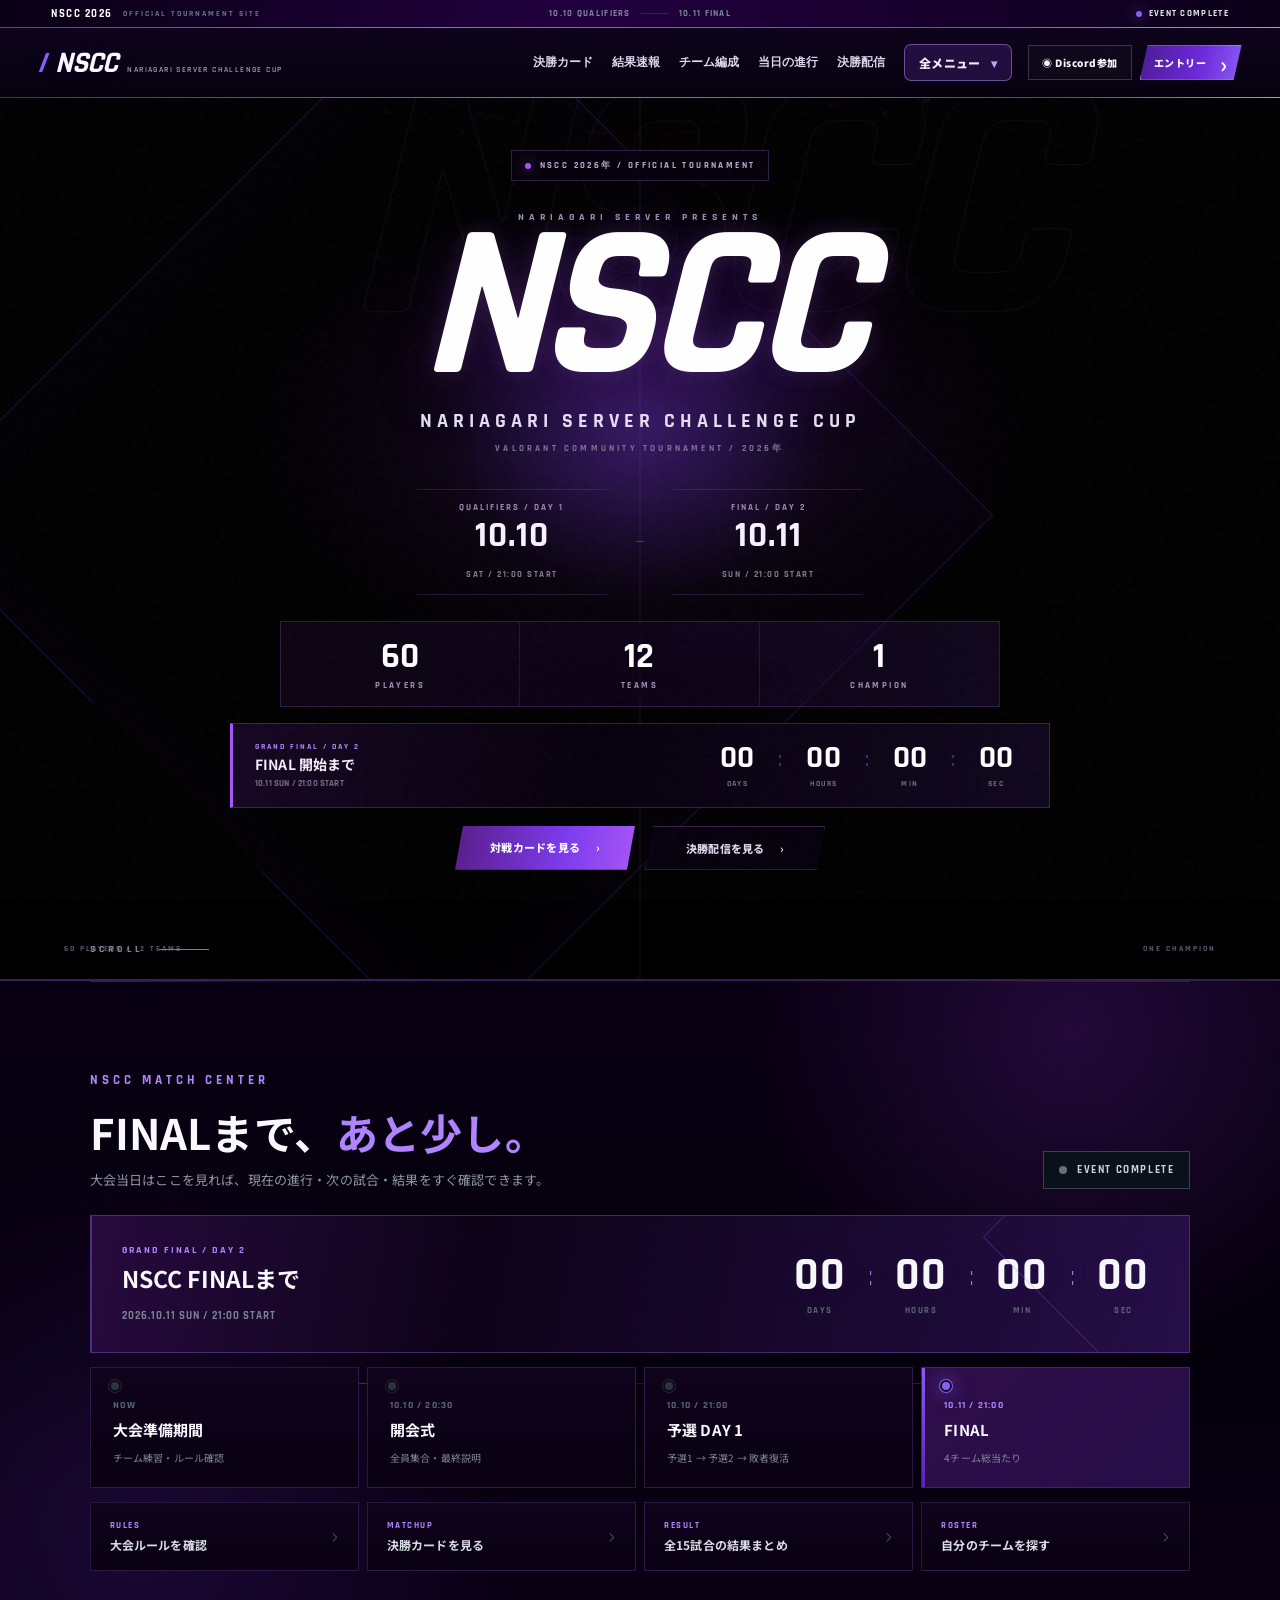
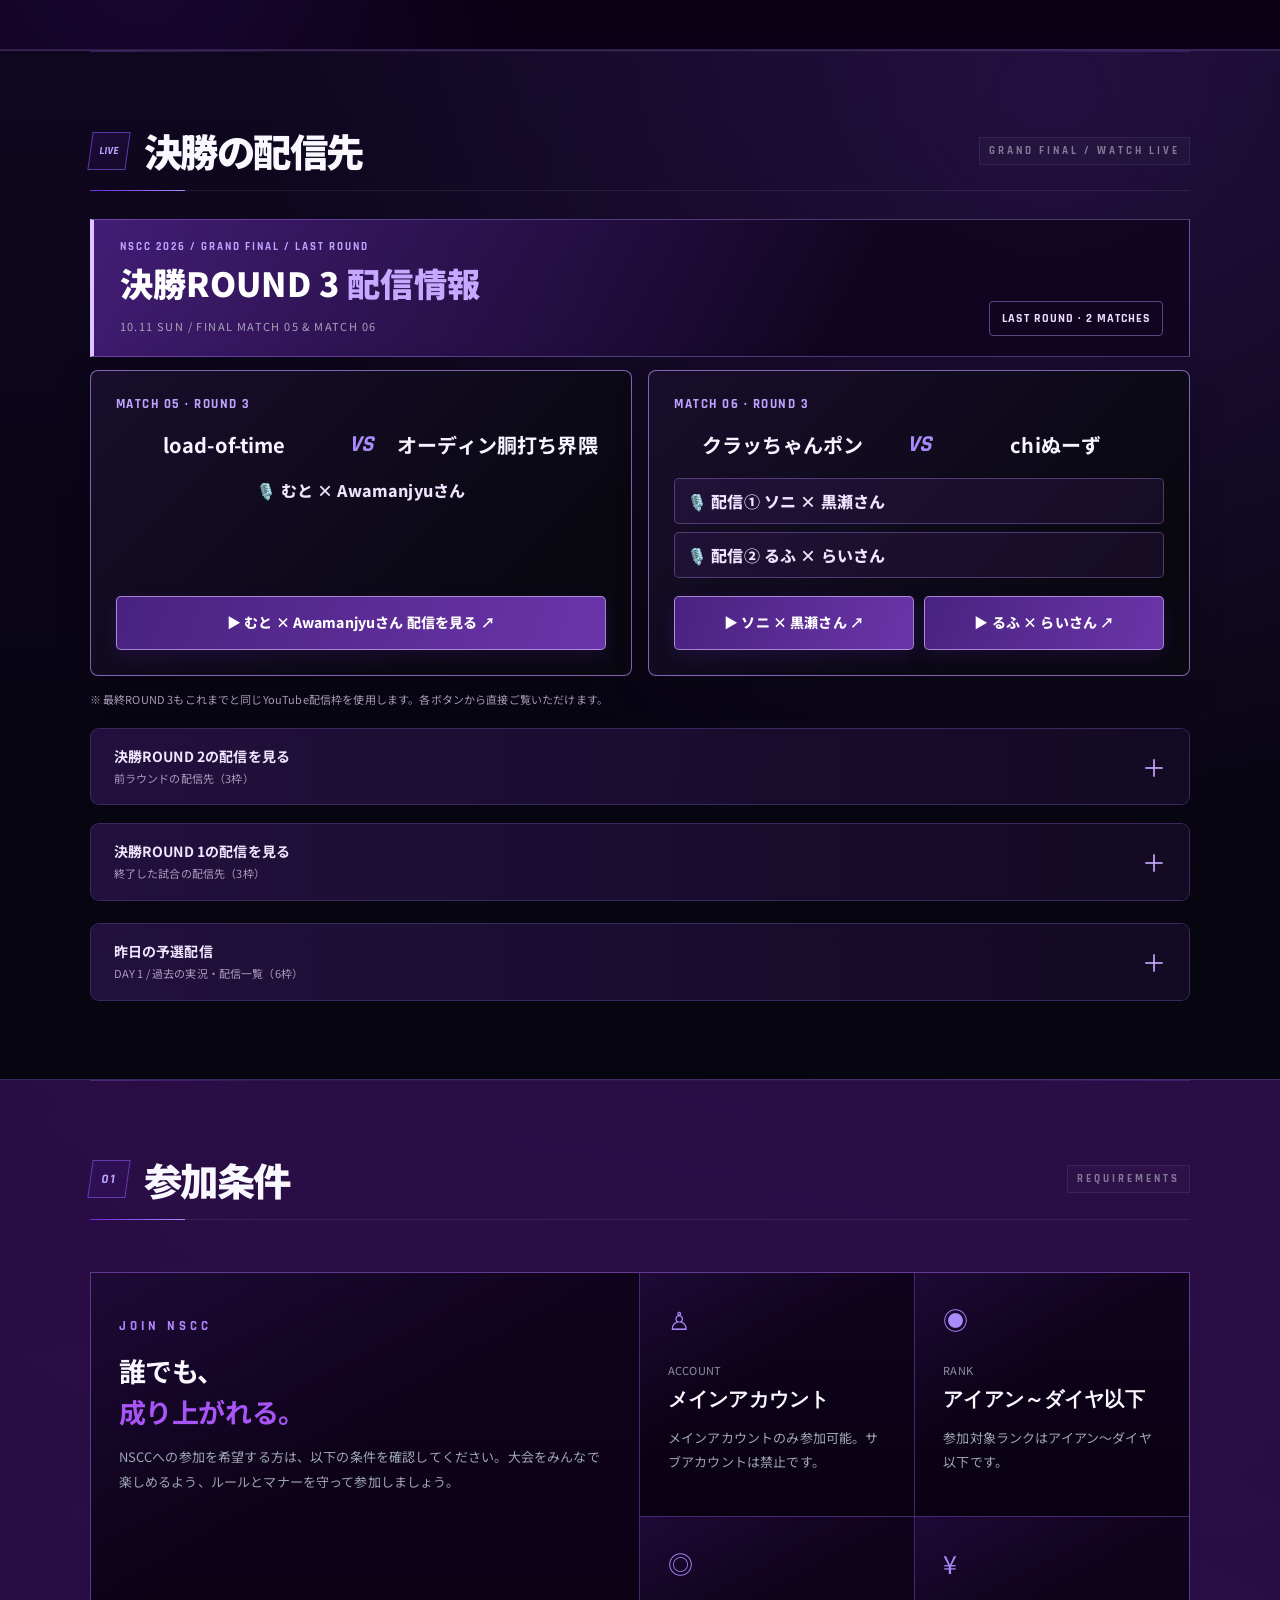
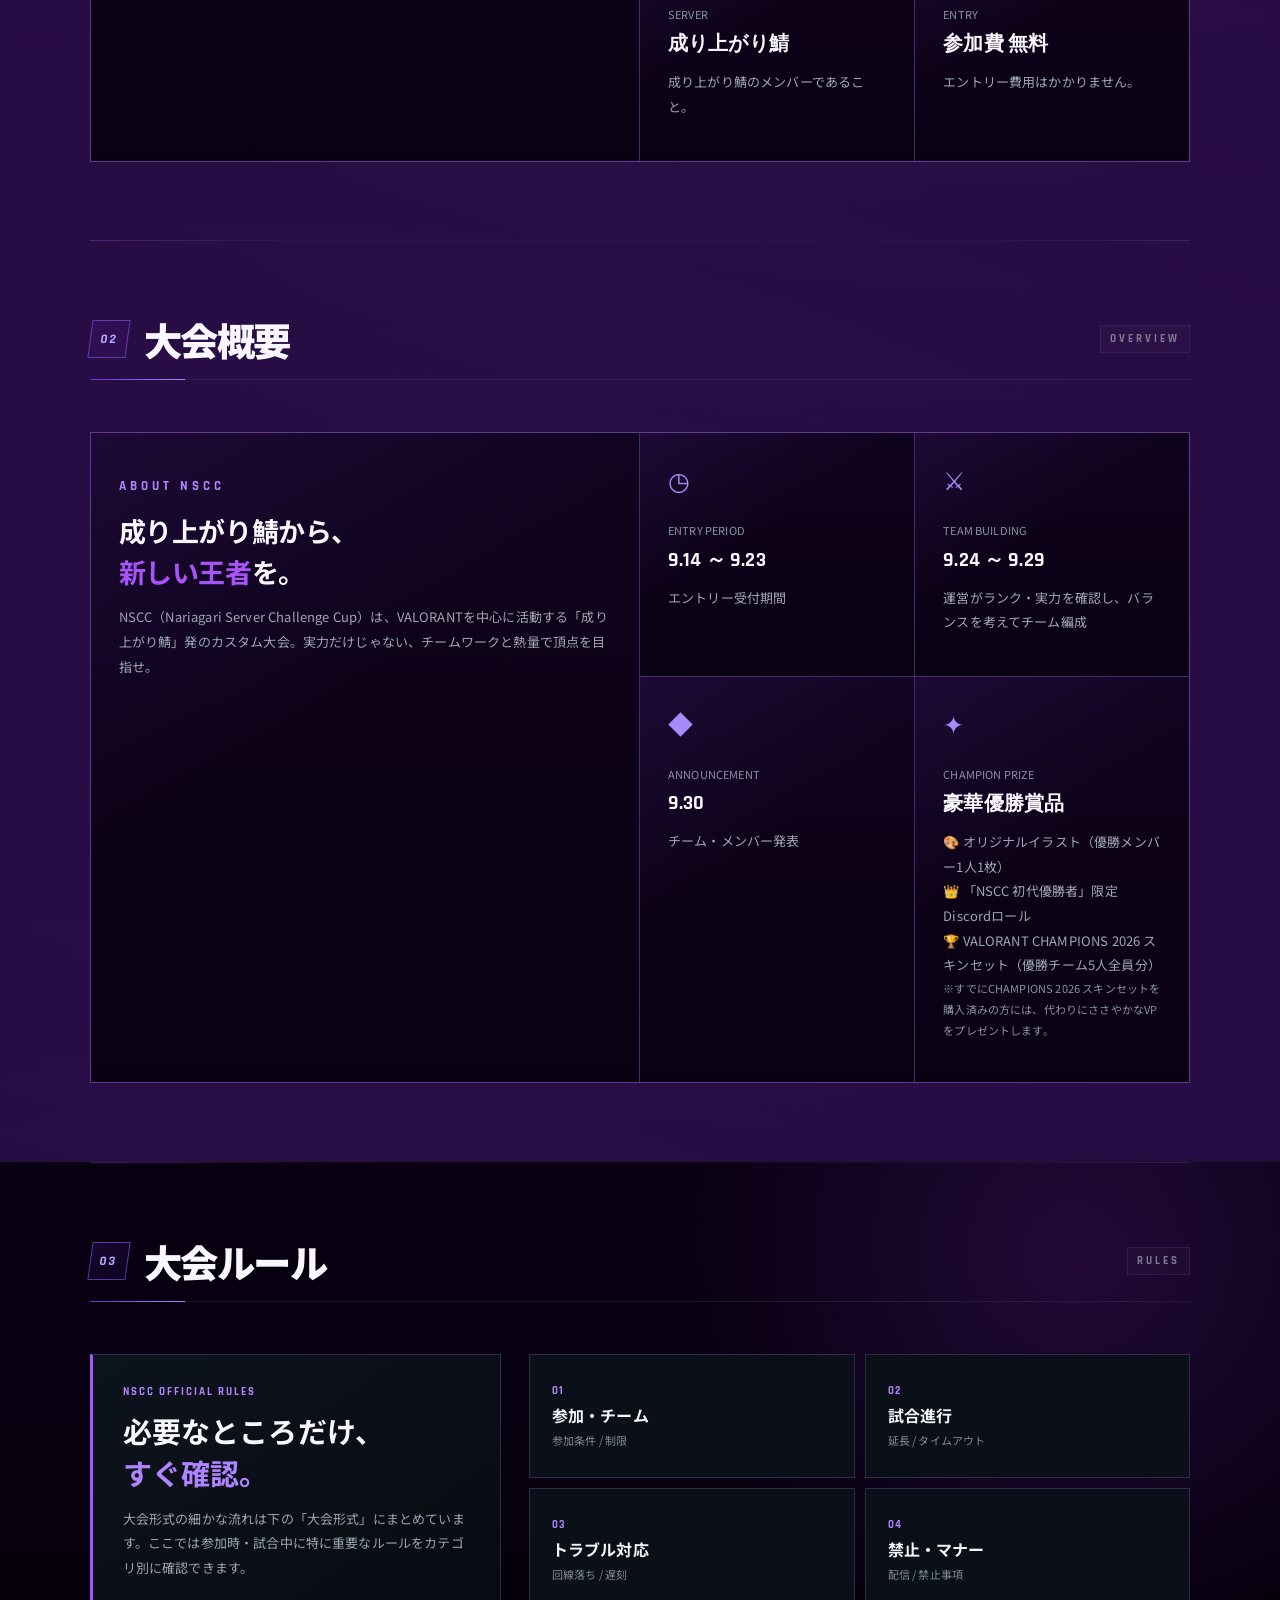
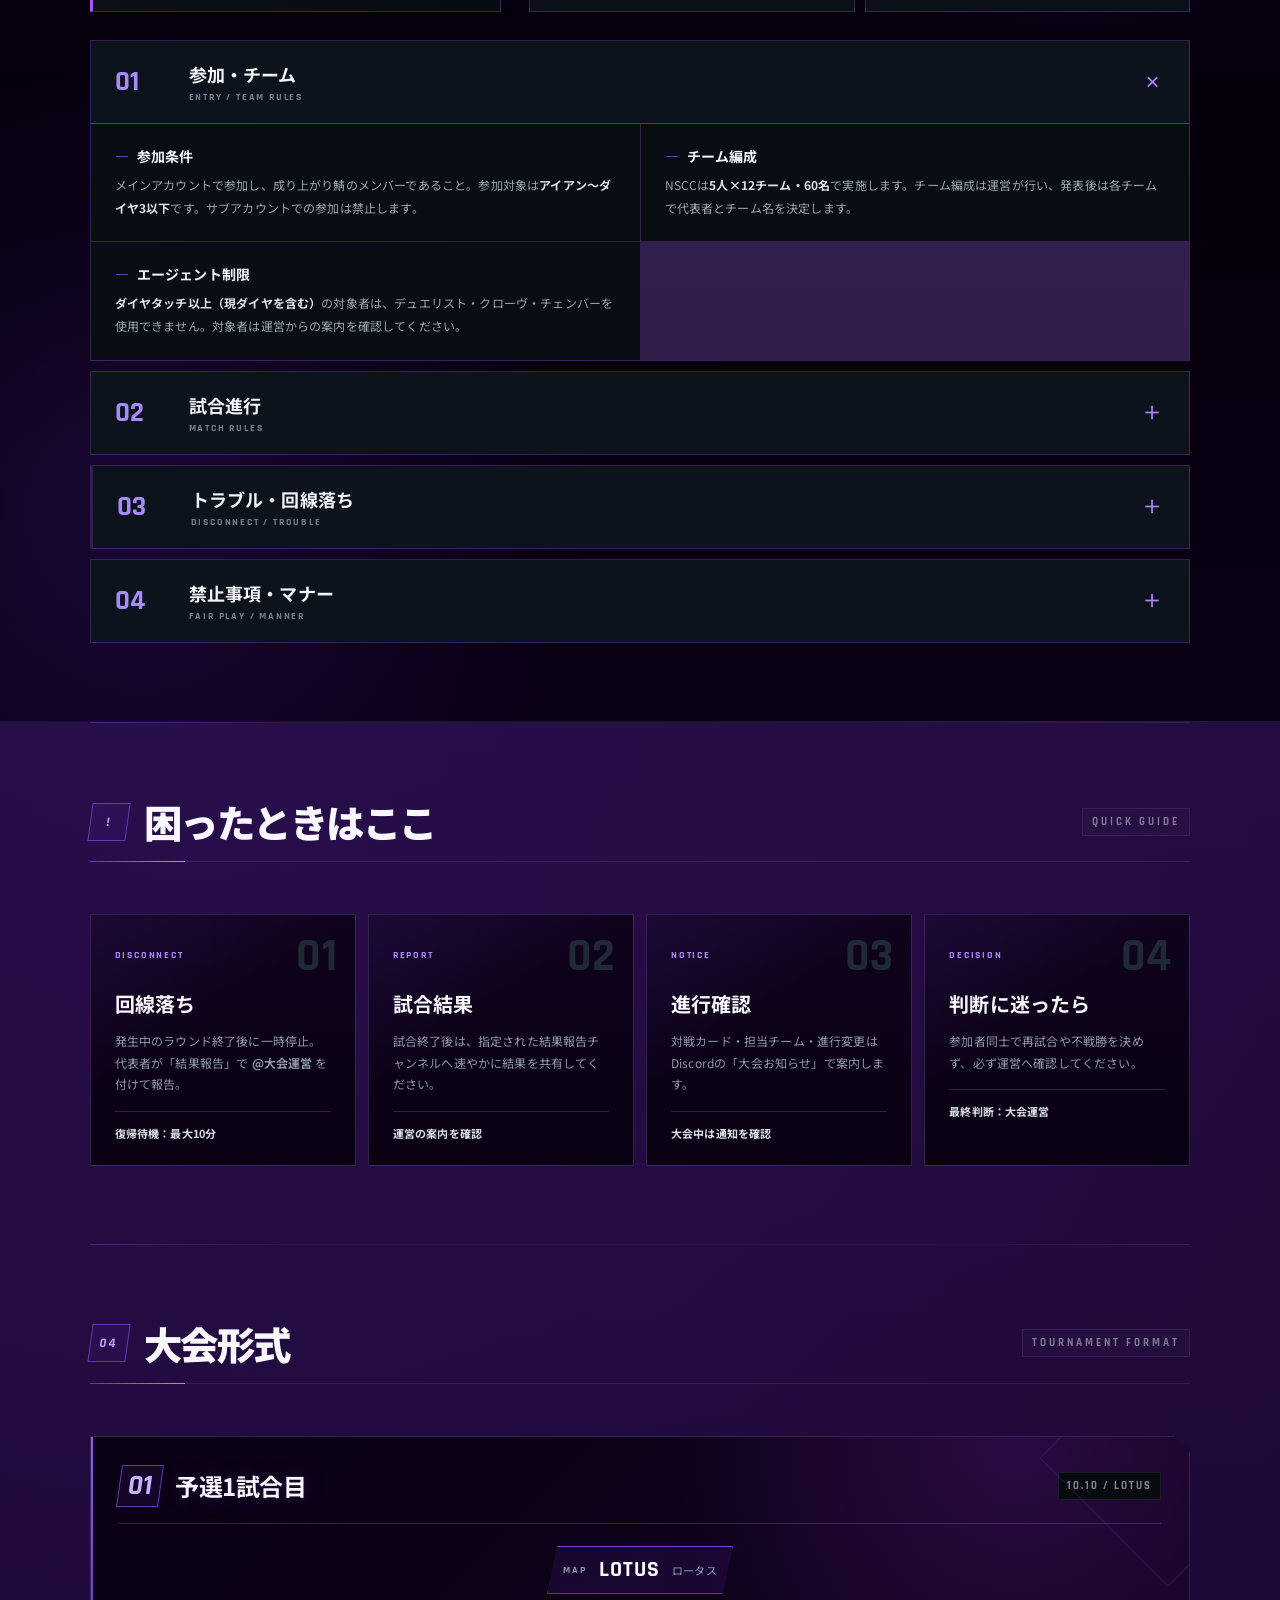
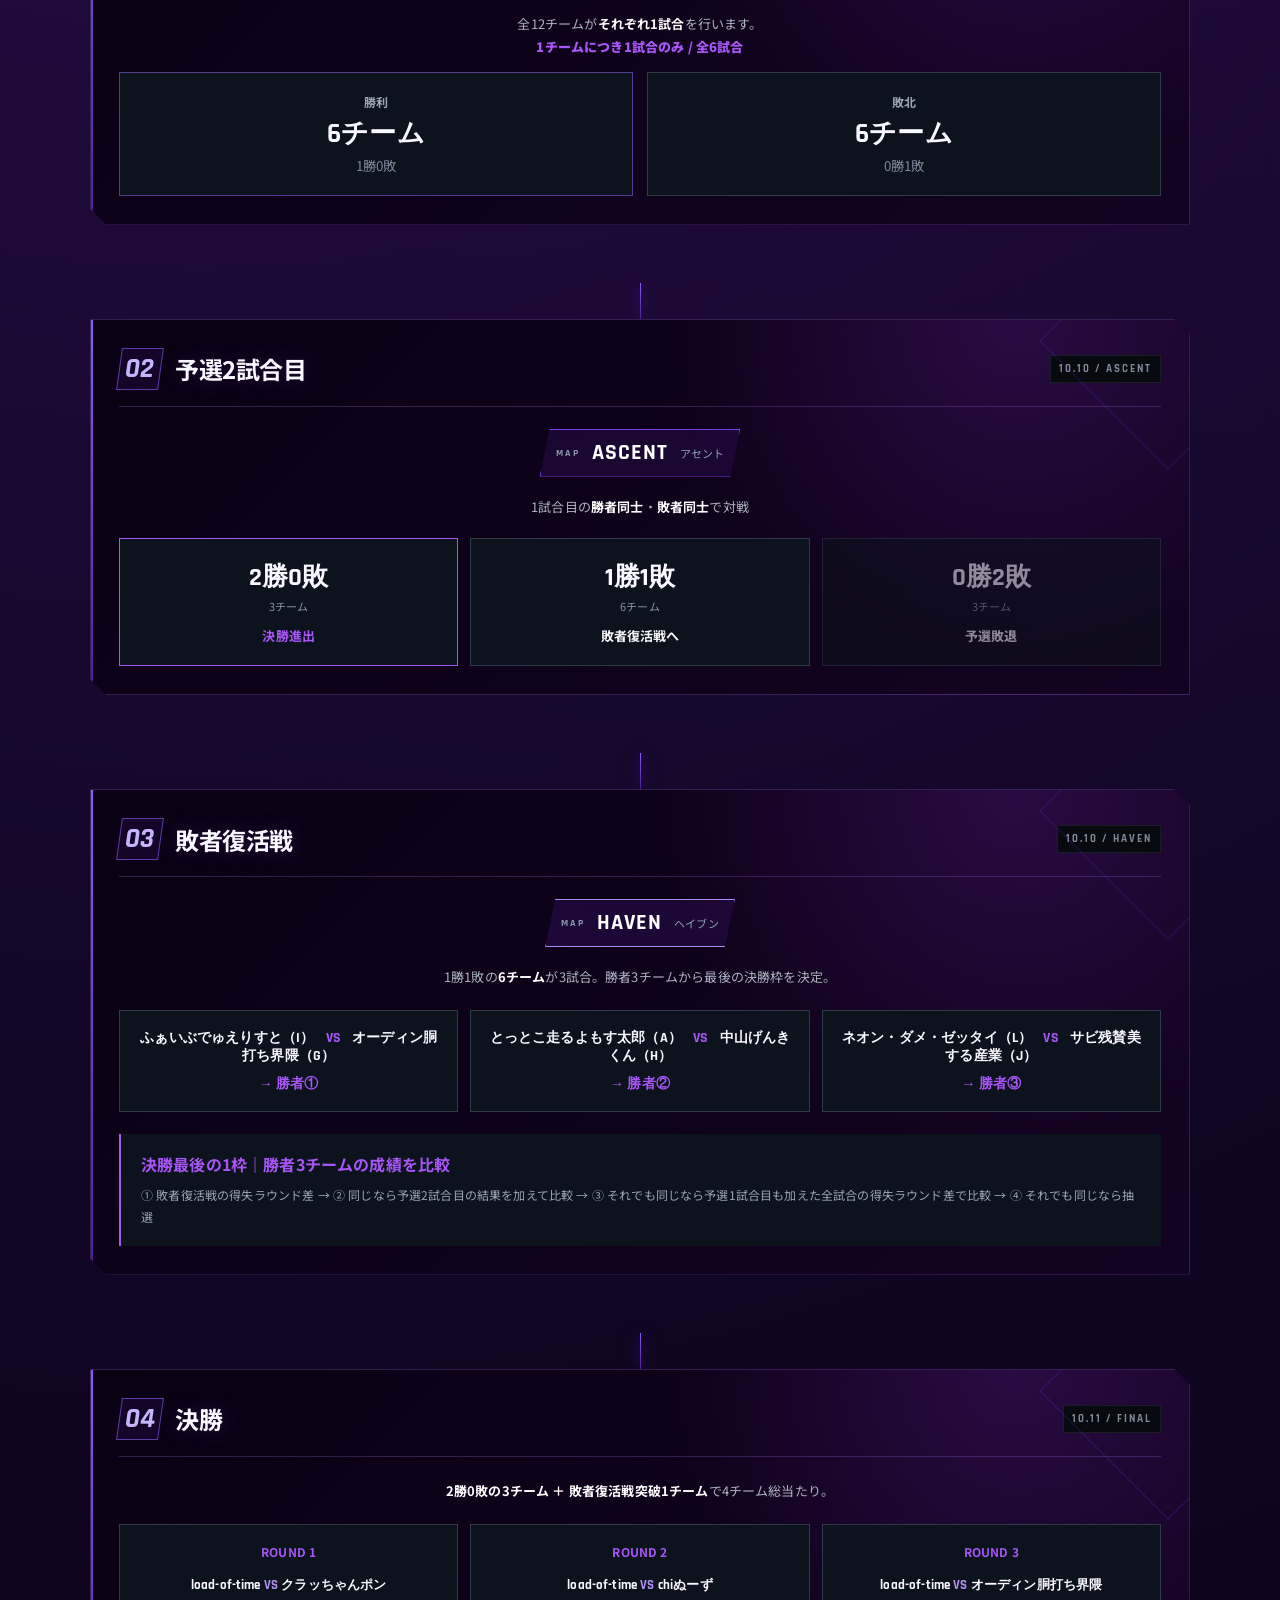
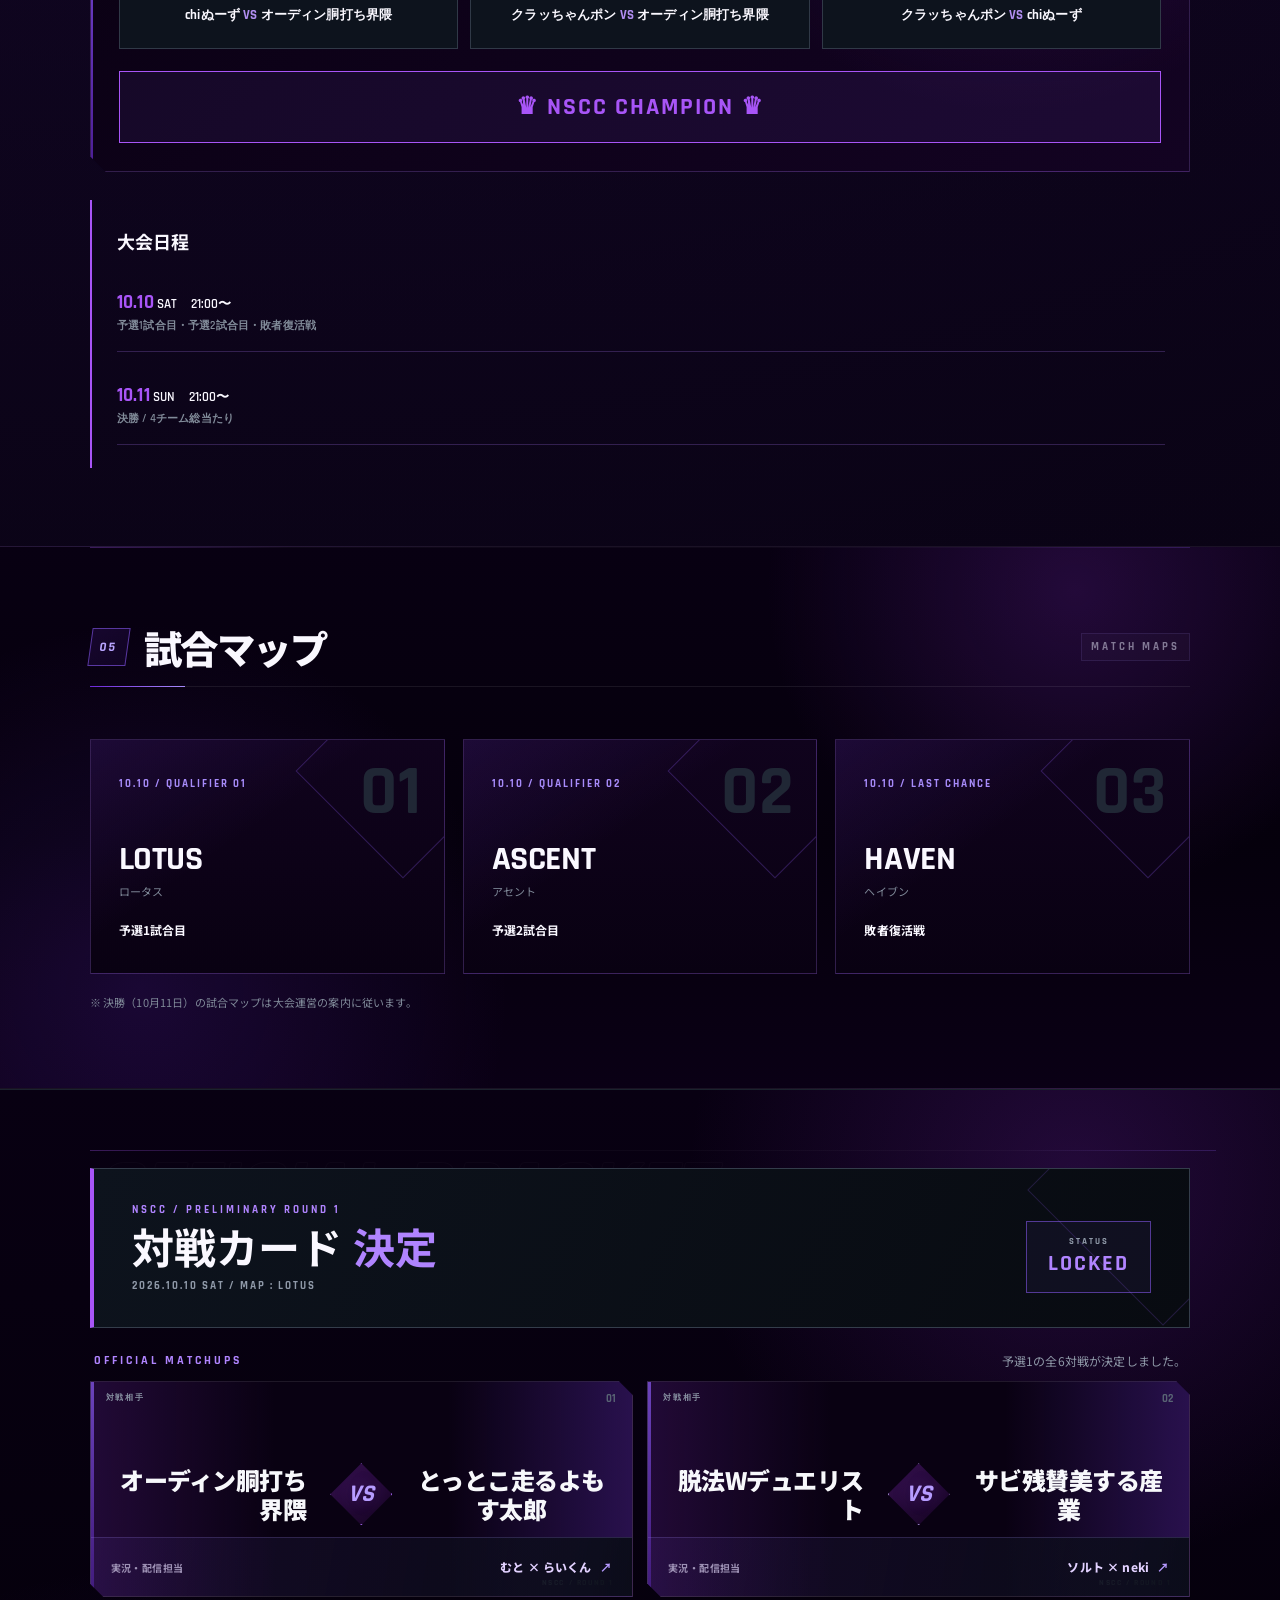
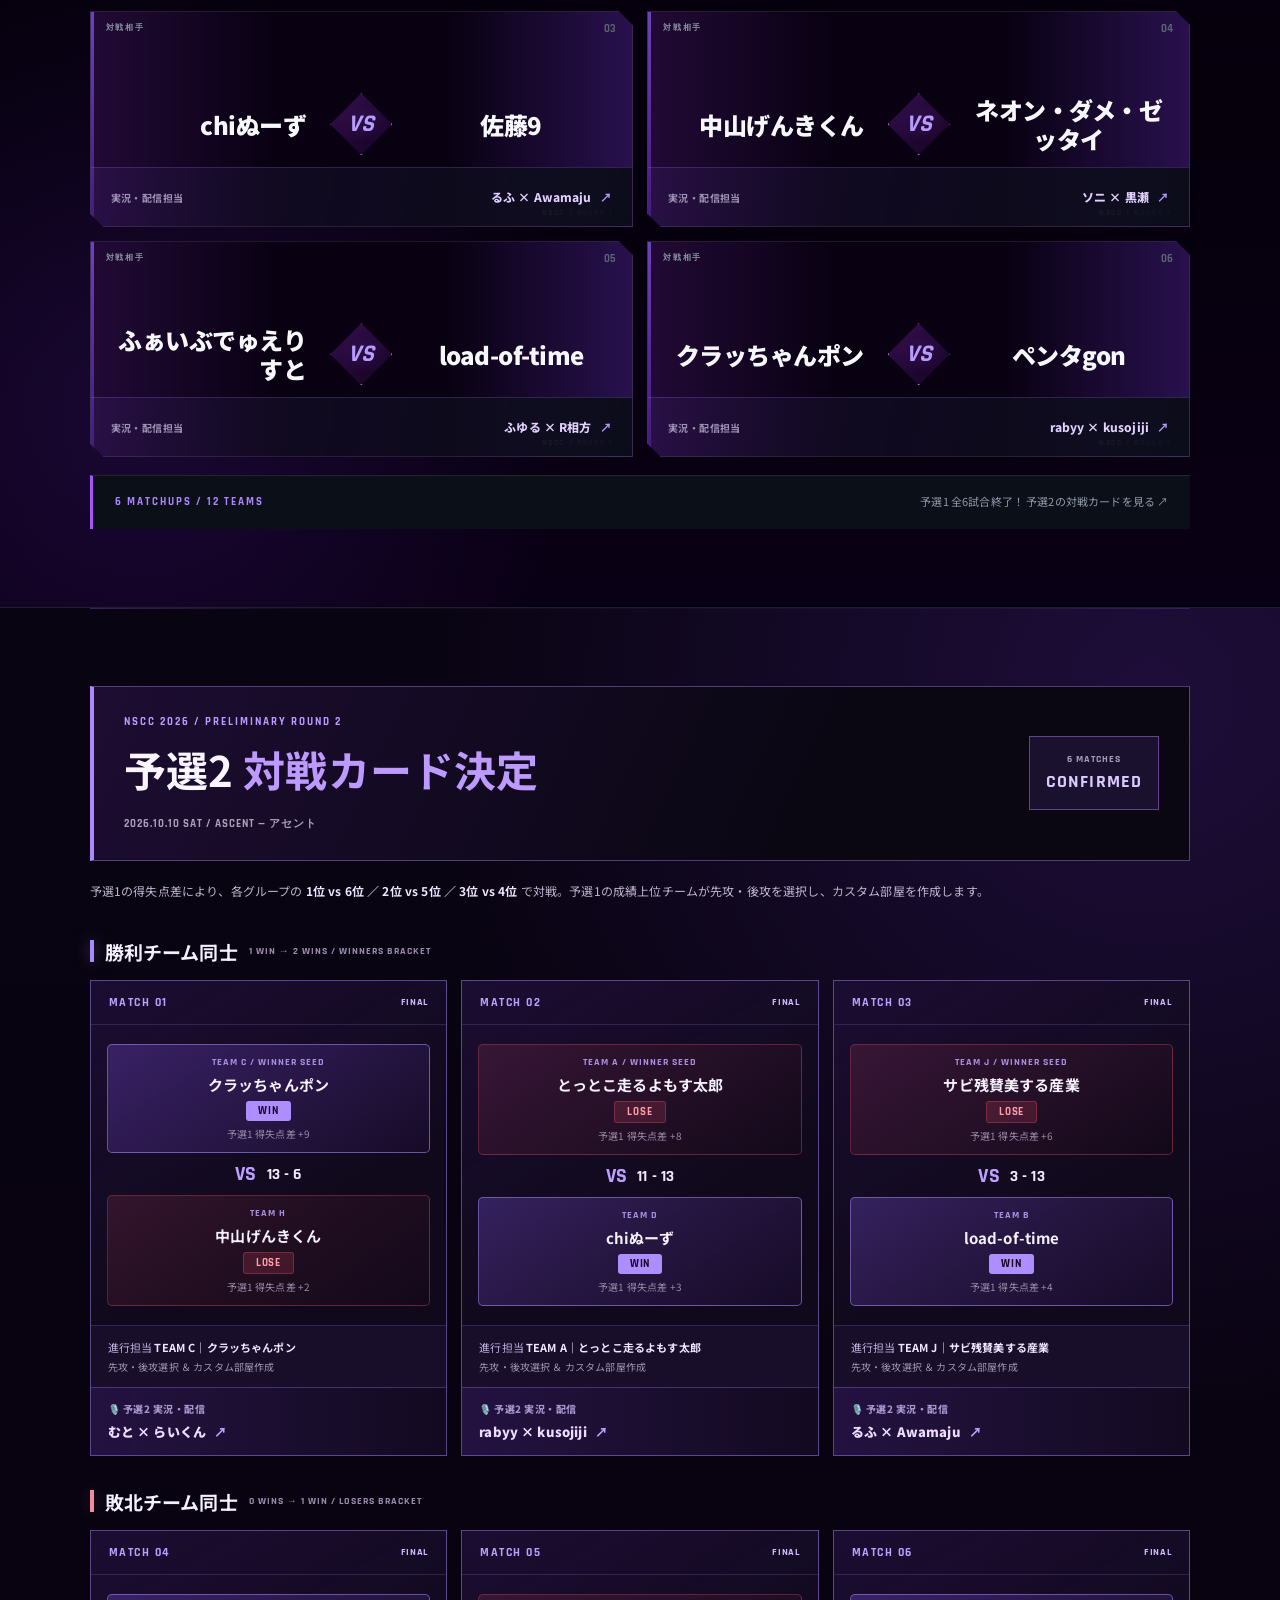
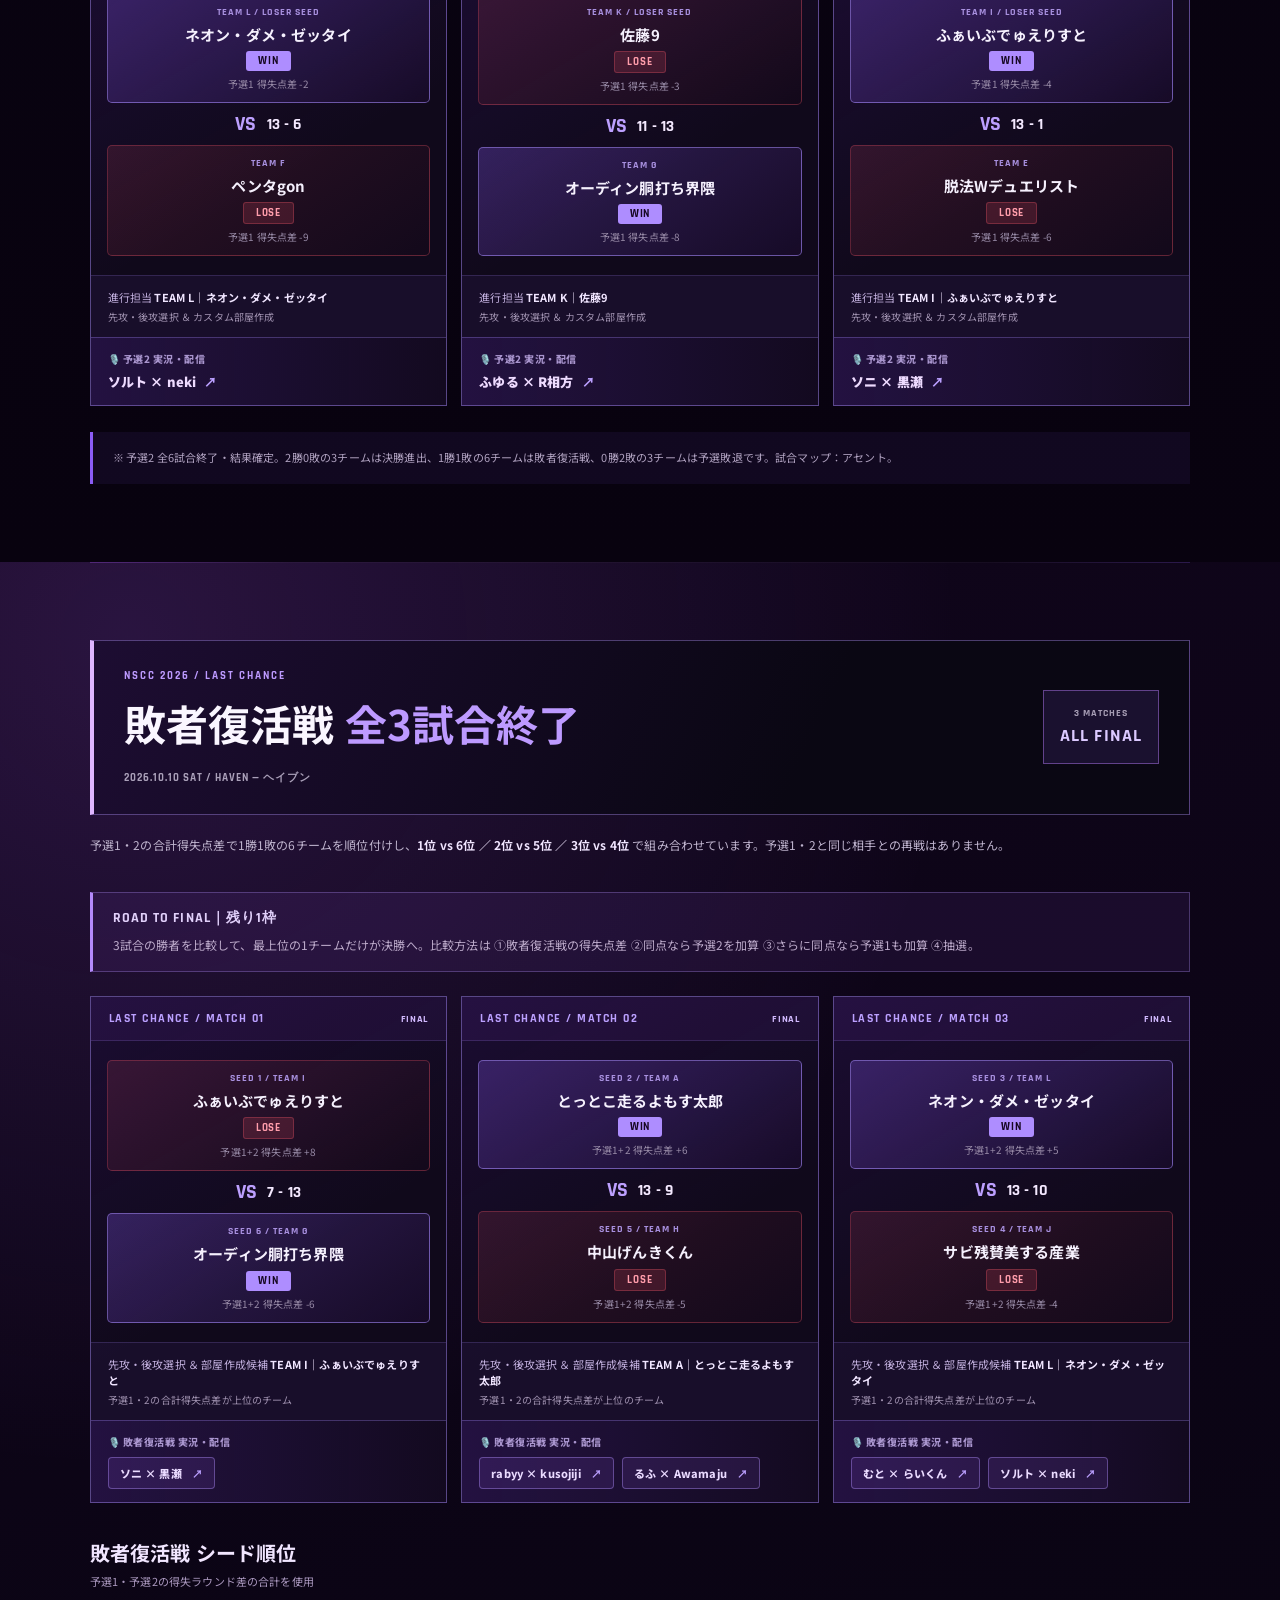
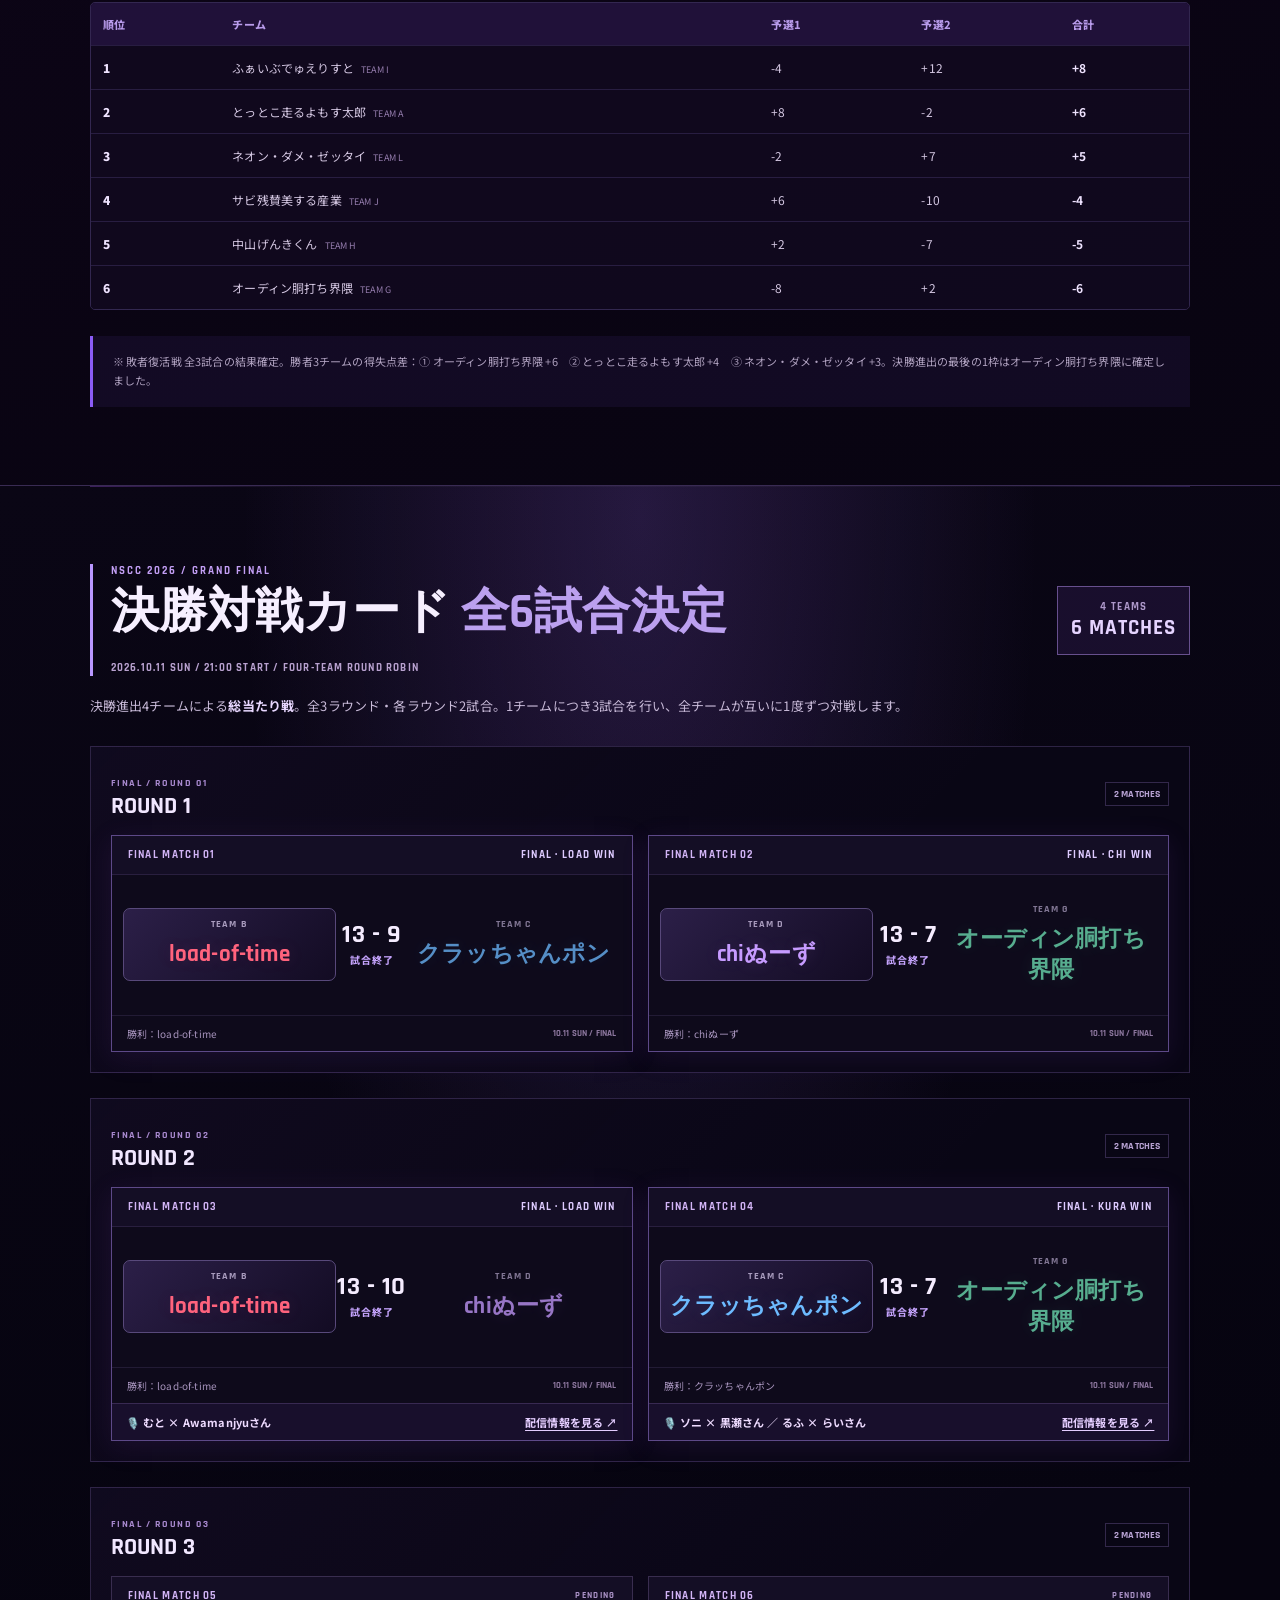
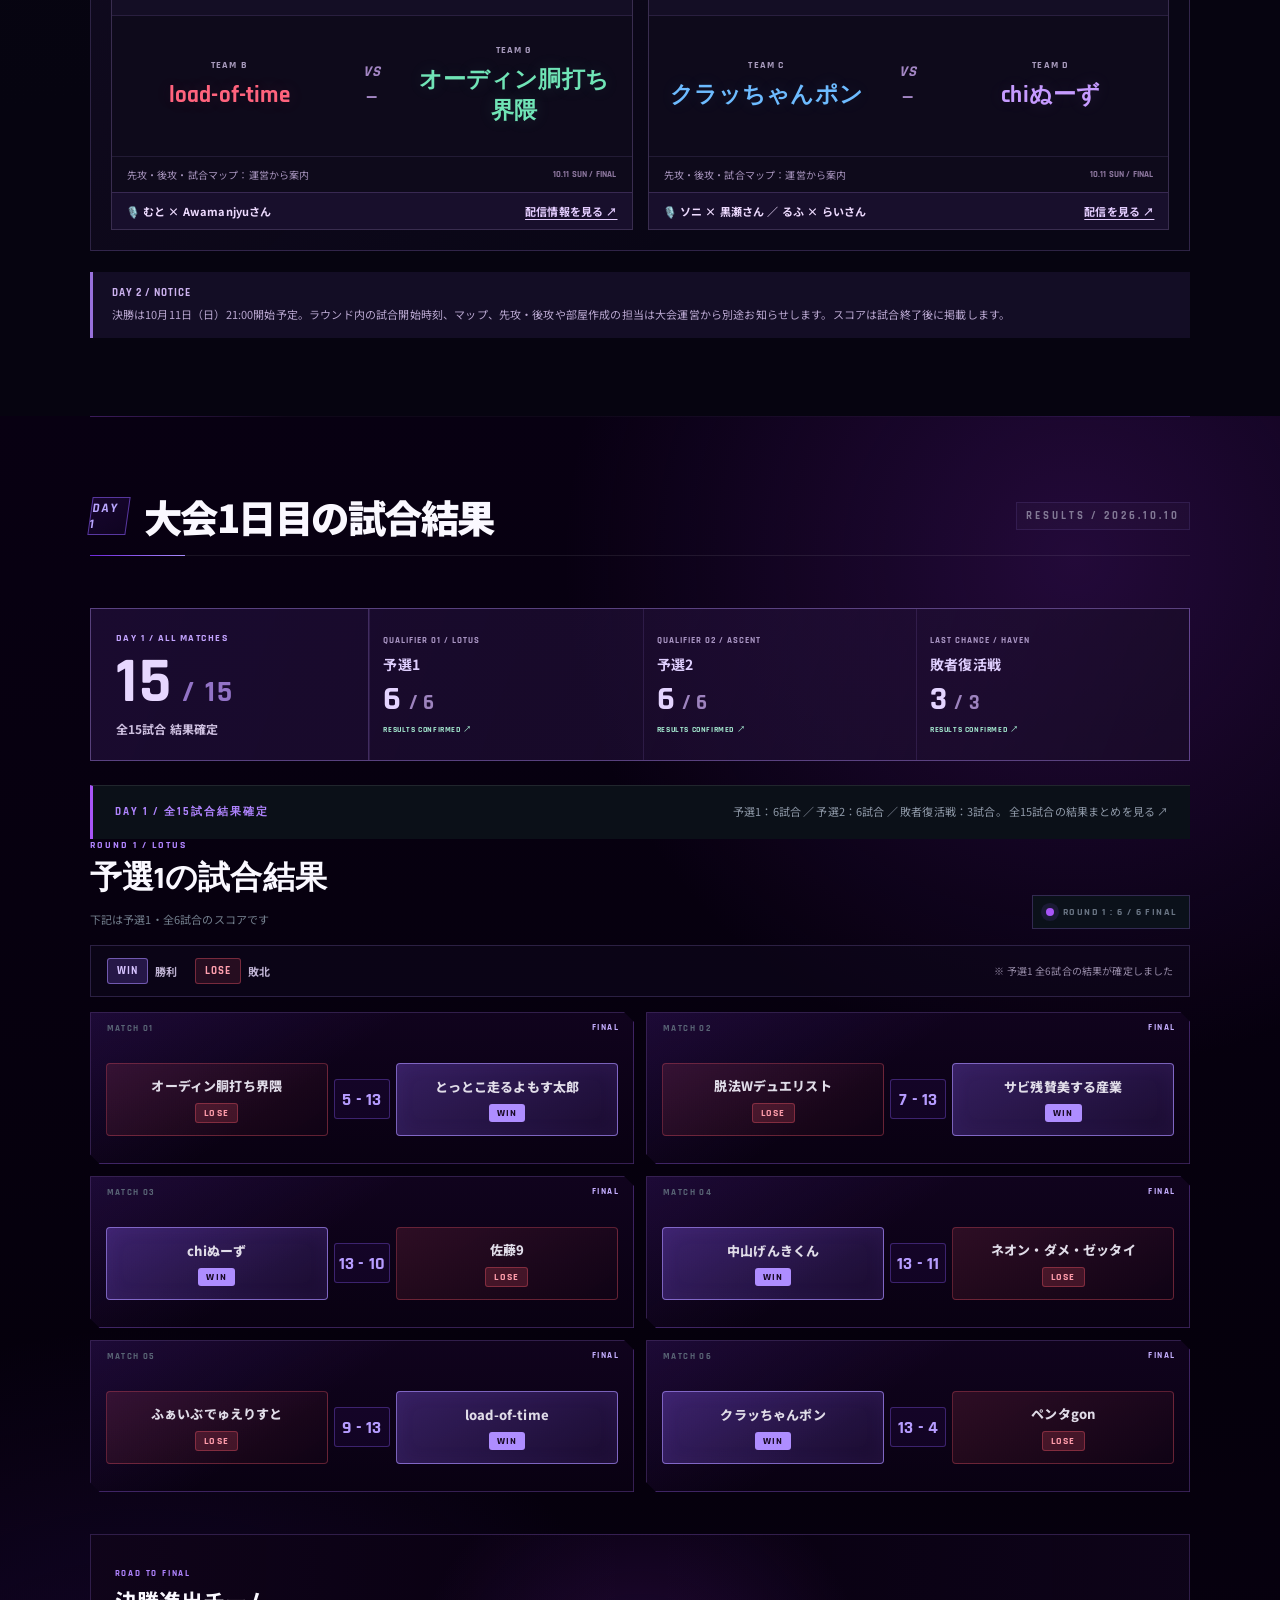
==== commit 07e0b346: "Link final round 3 second match to existing Soni/Kurose and Rufu/Rai broadcasts" ====
--- a/index.html
+++ b/index.html
@@ -185,11 +185,11 @@
           <article class="nscc-final-broadcast-card">
             <small>MATCH 06 · ROUND 3</small>
             <div class="nscc-final-broadcast-versus"><strong>クラッちゃんポン</strong><b>VS</b><strong>chiぬーず</strong></div>
-            <p class="nscc-r2-hosts">🎙️ 配信担当：ほか4名の方々</p>
-            <div class="nscc-r2-stream-note">配信担当者名・配信URLは未登録</div>
-          </article>
-        </div>
-        <p class="nscc-final-broadcast-note">※ MATCH 05はこれまでと同じYouTube配信先です。MATCH 06は別の4名が配信担当します。</p>
+            <div class="nscc-r2-host-pairs"><p class="nscc-r2-hosts">🎙️ 配信① ソニ × 黒瀬さん</p><p class="nscc-r2-hosts">🎙️ 配信② るふ × らいさん</p></div>
+            <div class="nscc-final-broadcast-links"><a href="https://youtube.com/live/qg47vng_0dU" target="_blank" rel="noopener noreferrer" aria-label="ソニと黒瀬さんの最終ROUND 3配信をYouTubeで見る">▶ ソニ × 黒瀬さん ↗</a><a href="https://www.youtube.com/live/hFQLG4HfKjw" target="_blank" rel="noopener noreferrer" aria-label="るふとらいさんの最終ROUND 3配信をYouTubeで見る">▶ るふ × らいさん ↗</a></div>
+          </article>
+        </div>
+        <p class="nscc-final-broadcast-note">※ 最終ROUND 3もこれまでと同じYouTube配信枠を使用します。各ボタンから直接ご覧いただけます。</p>
       </div>
       <details class="nscc-r1-broadcast-archive nscc-r2-broadcast-archive">
         <summary><span><b>決勝ROUND 2の配信を見る</b><small>前ラウンドの配信先（3枠）</small></span><em aria-hidden="true">＋</em></summary>
@@ -694,7 +694,7 @@
             <div class="nscc-final-card-top"><span>FINAL MATCH 06</span><b>PENDING</b></div>
             <div class="nscc-final-versus"><span class="nscc-final-team nscc-final-team--blue"><small>TEAM C</small><strong>クラッちゃんポン</strong></span><div class="nscc-final-score"><em>VS</em><b>—</b></div><span class="nscc-final-team nscc-final-team--purple"><small>TEAM D</small><strong>chiぬーず</strong></span></div>
             <div class="nscc-final-card-bottom"><span>先攻・後攻・試合マップ：運営から案内</span><small>10.11 SUN / FINAL</small></div>
-          <div class="nscc-final-commentator"><span>🎙️ 別の配信担当者4名</span><a href="#live">配信情報を見る ↗</a></div>
+          <div class="nscc-final-commentator"><span>🎙️ ソニ × 黒瀬さん ／ るふ × らいさん</span><a href="#live">配信を見る ↗</a></div>
           </article>
         </div>
       </div>
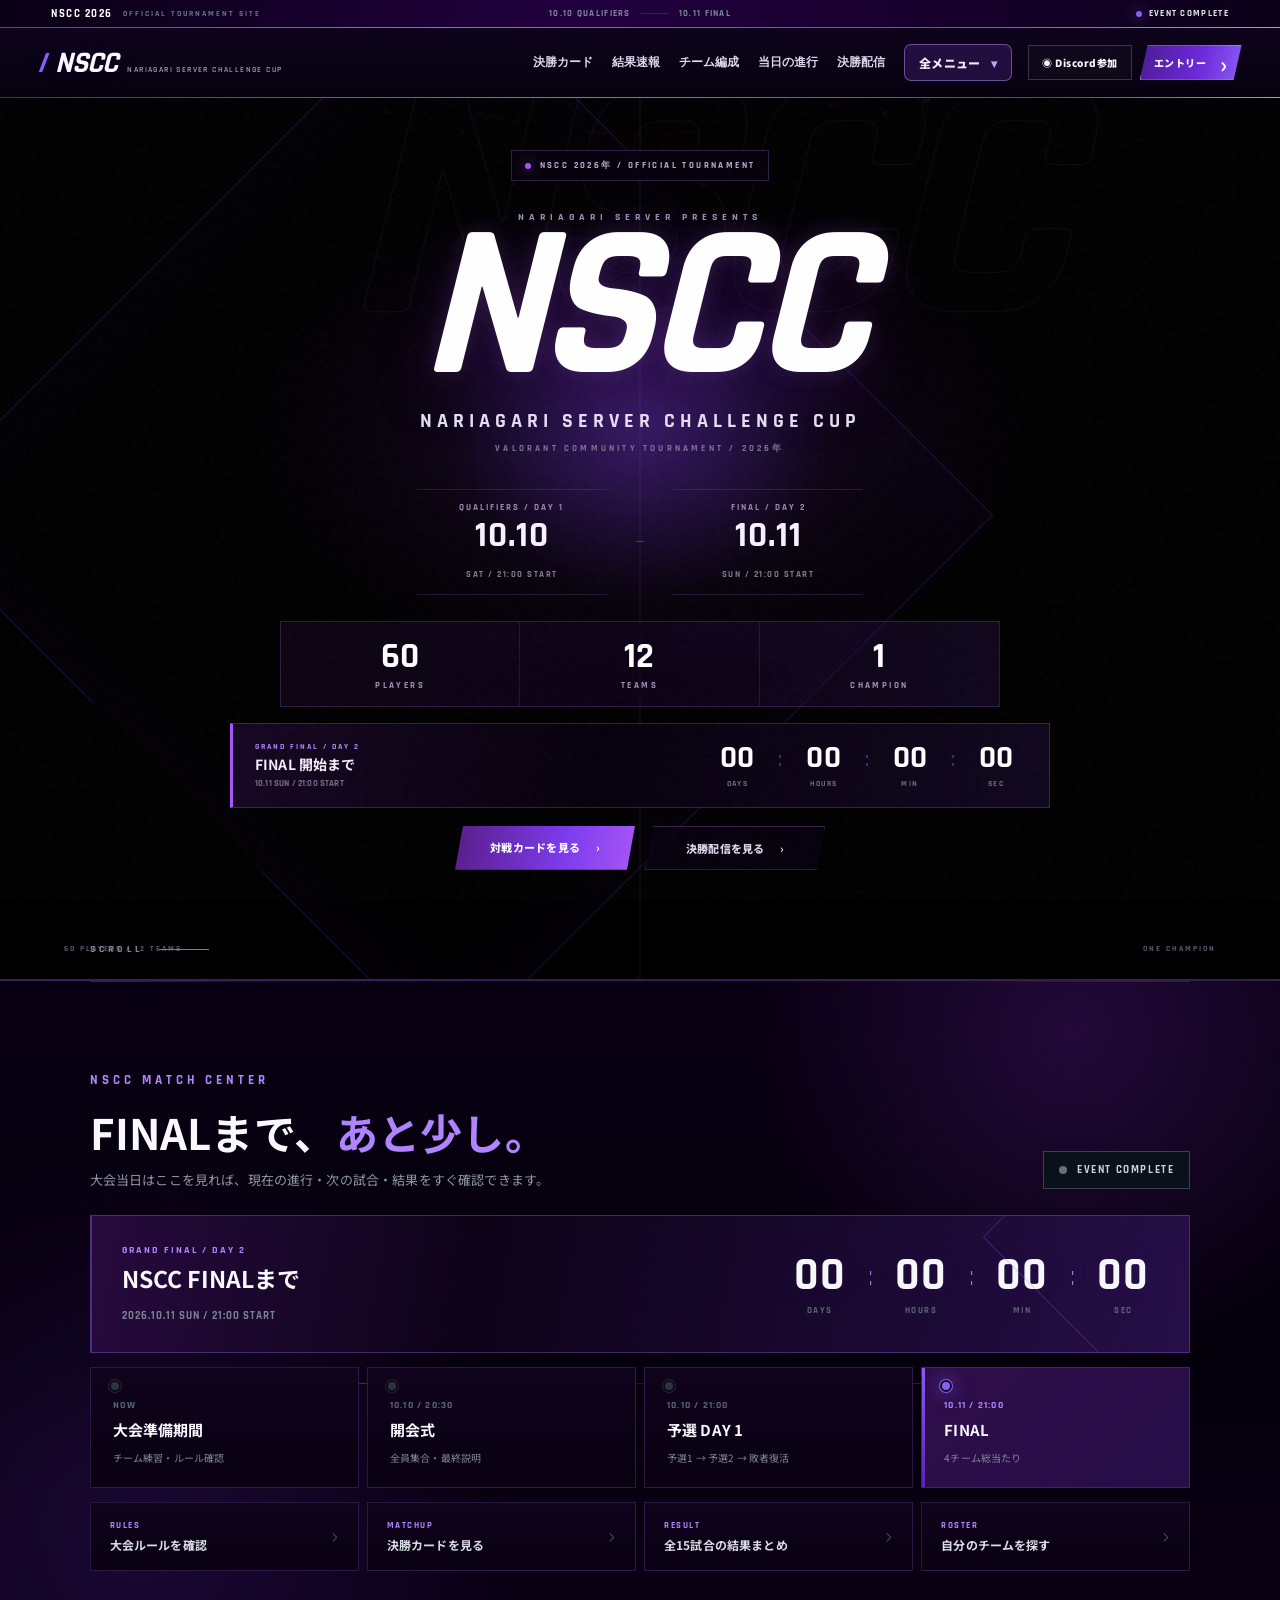
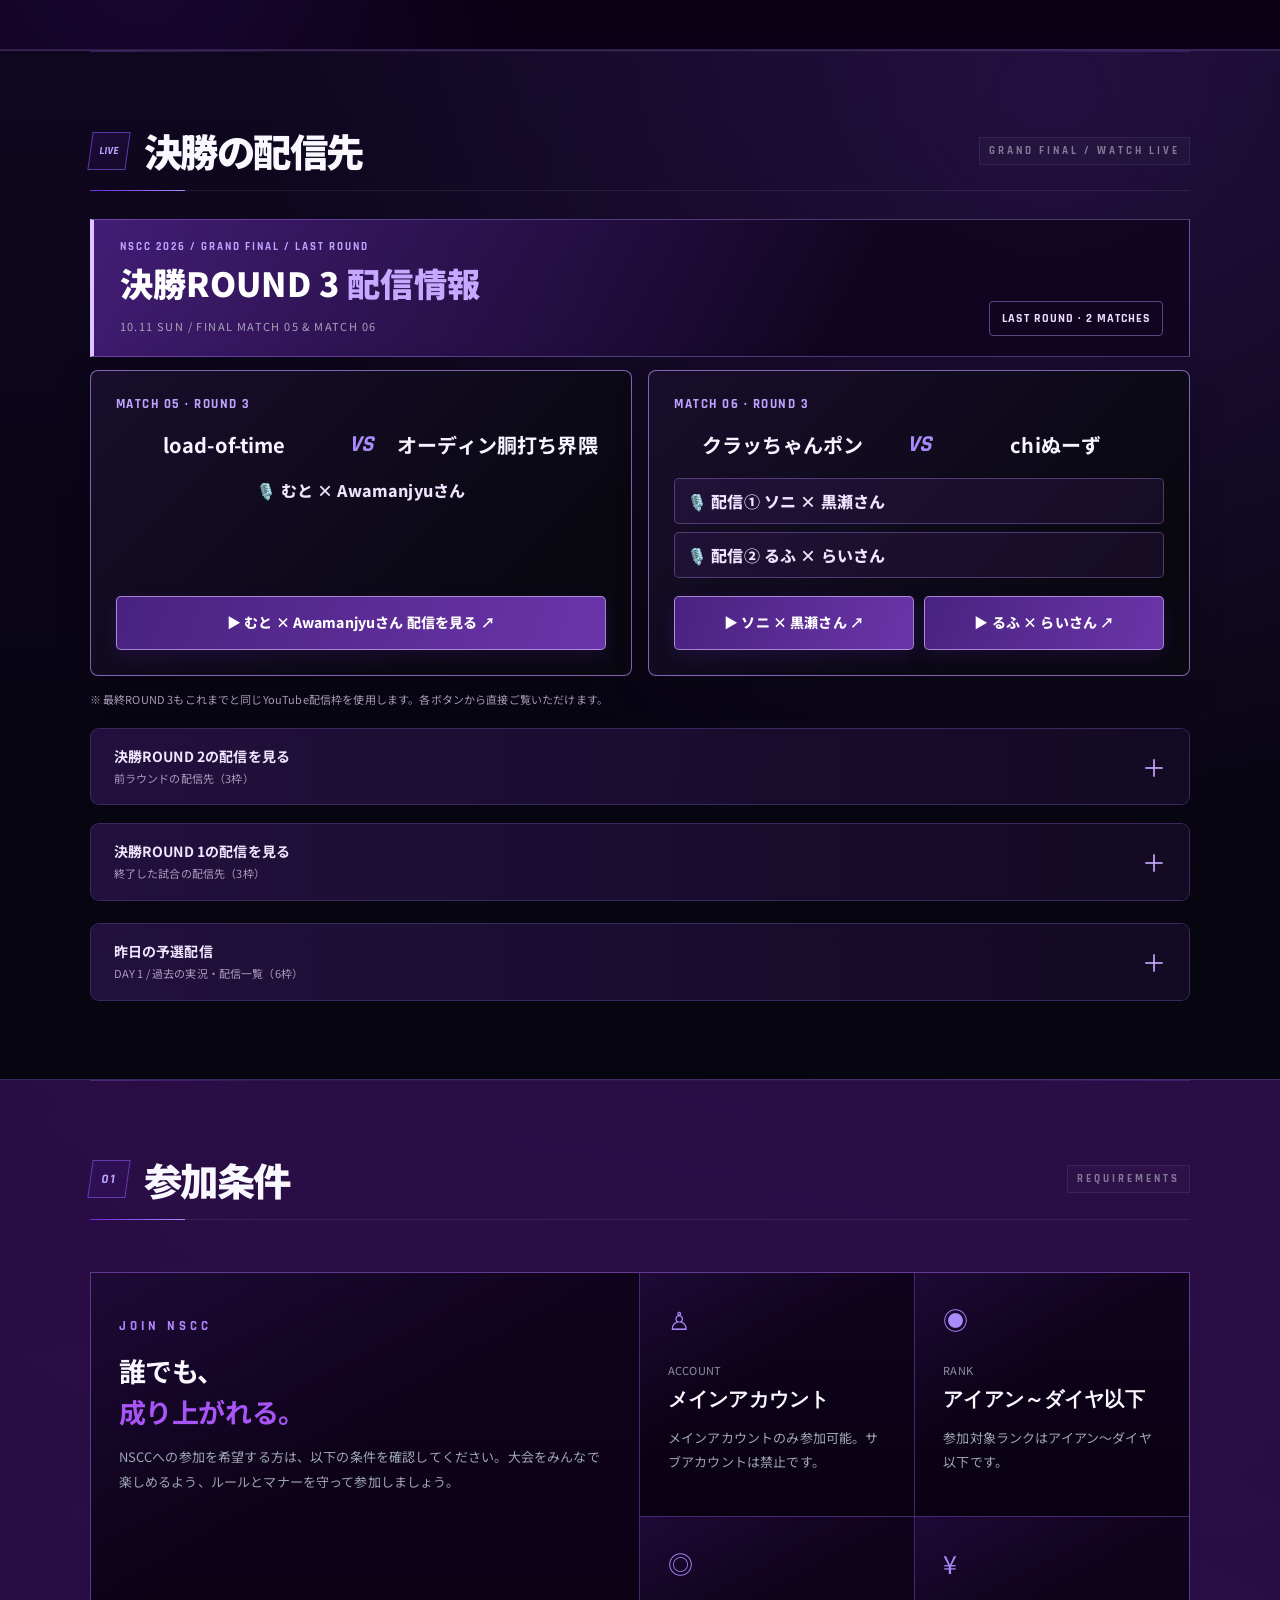
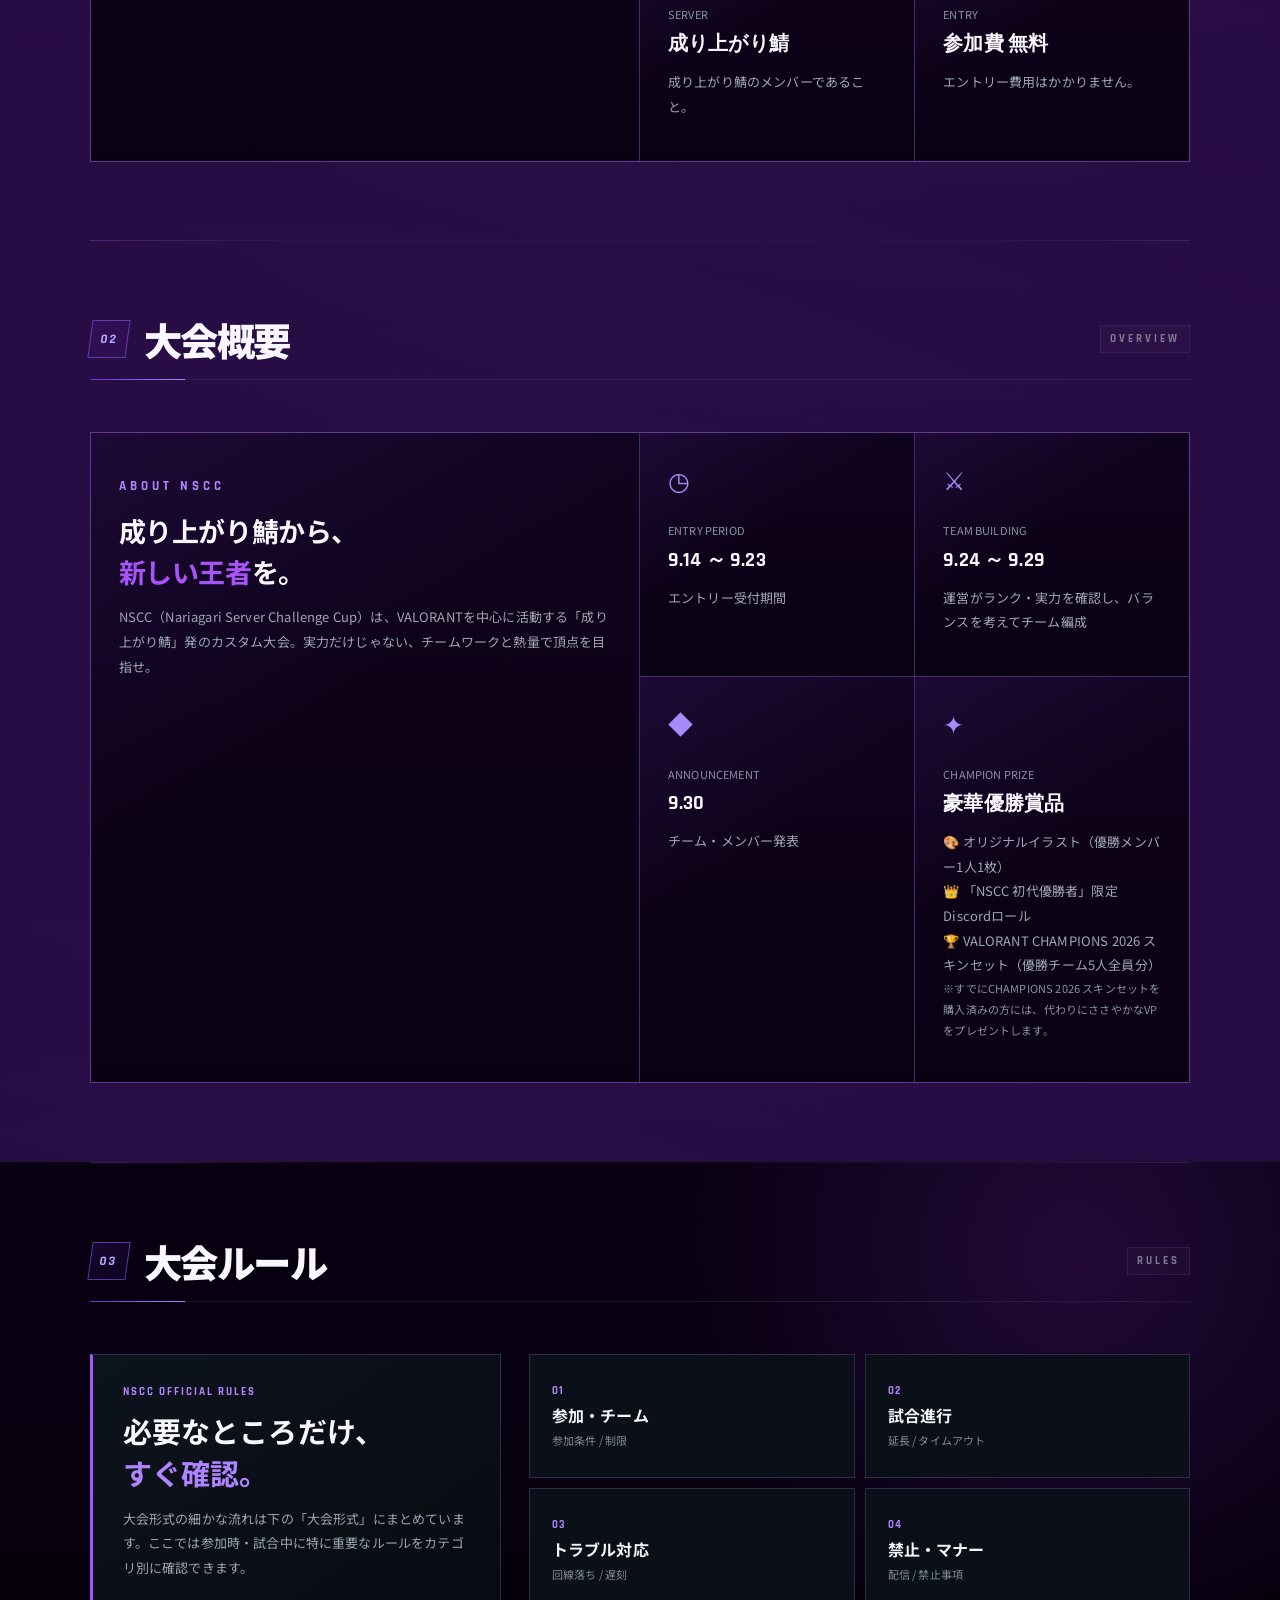
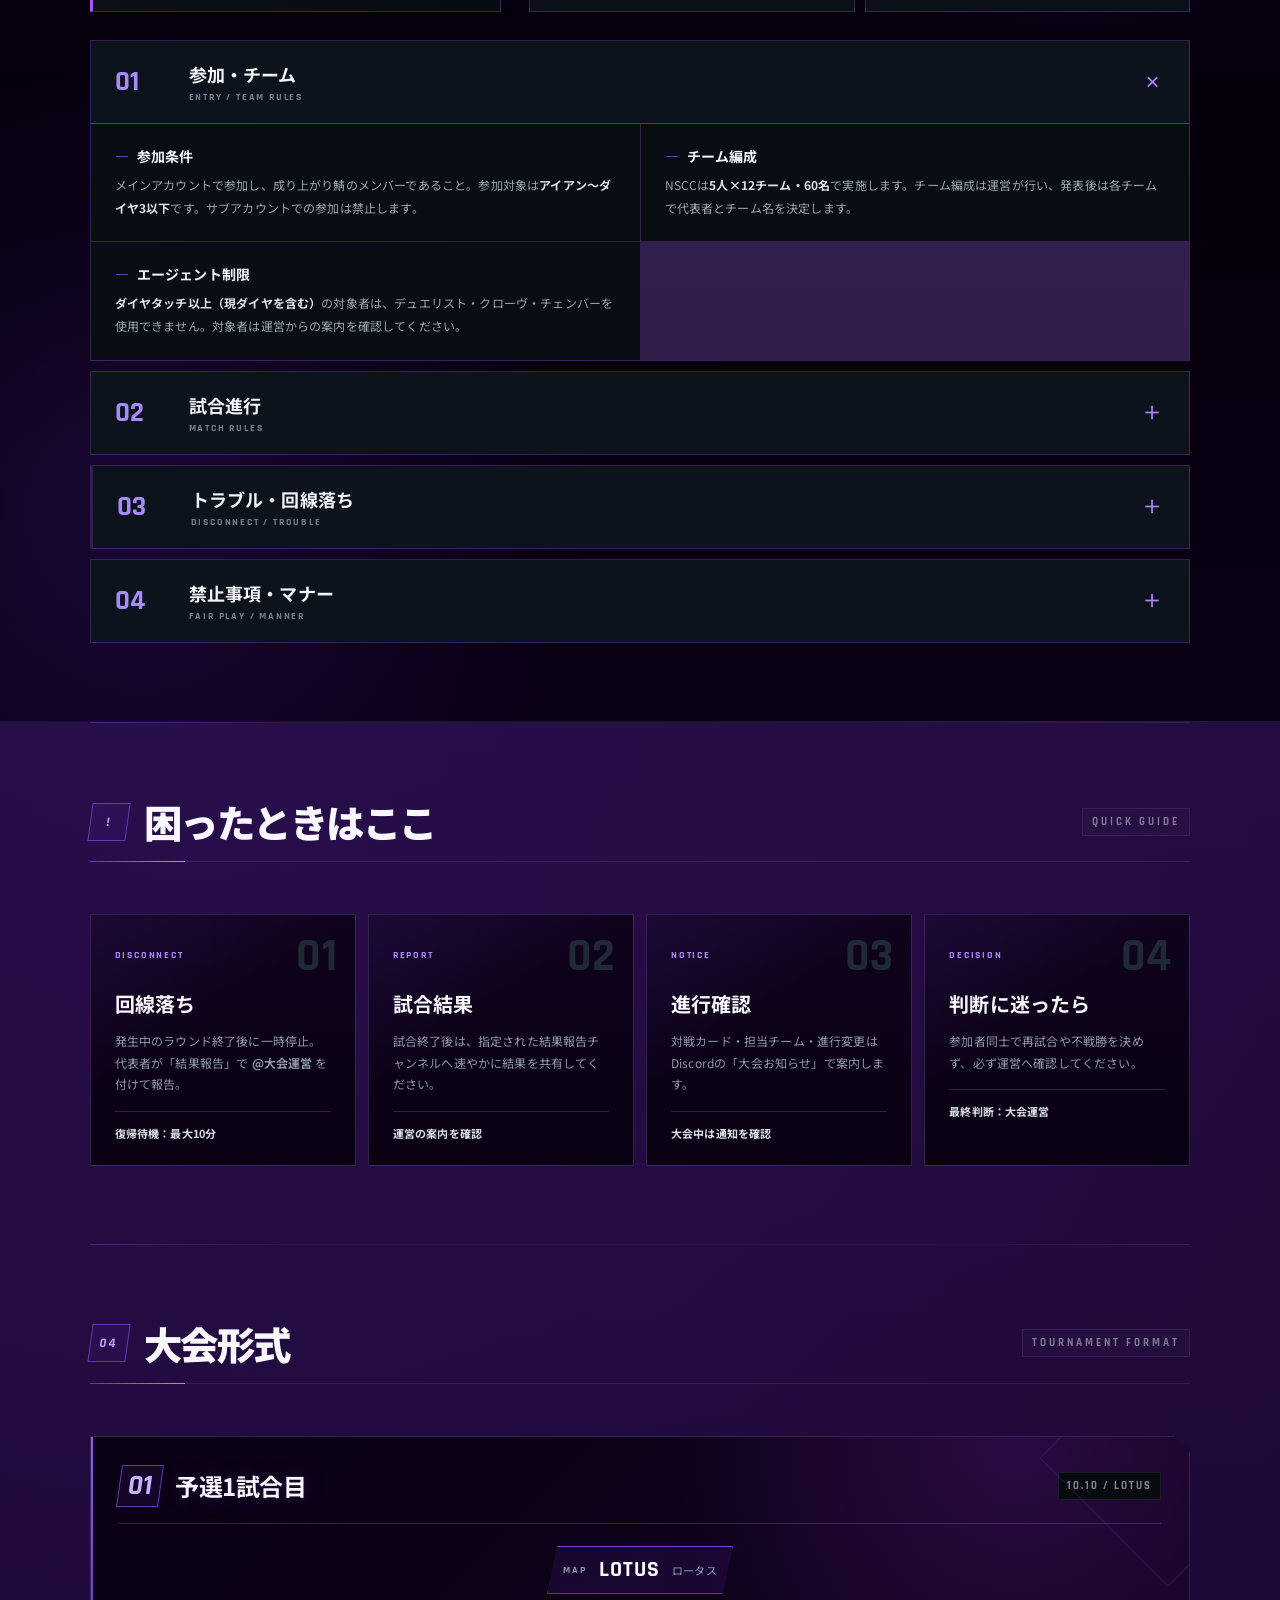
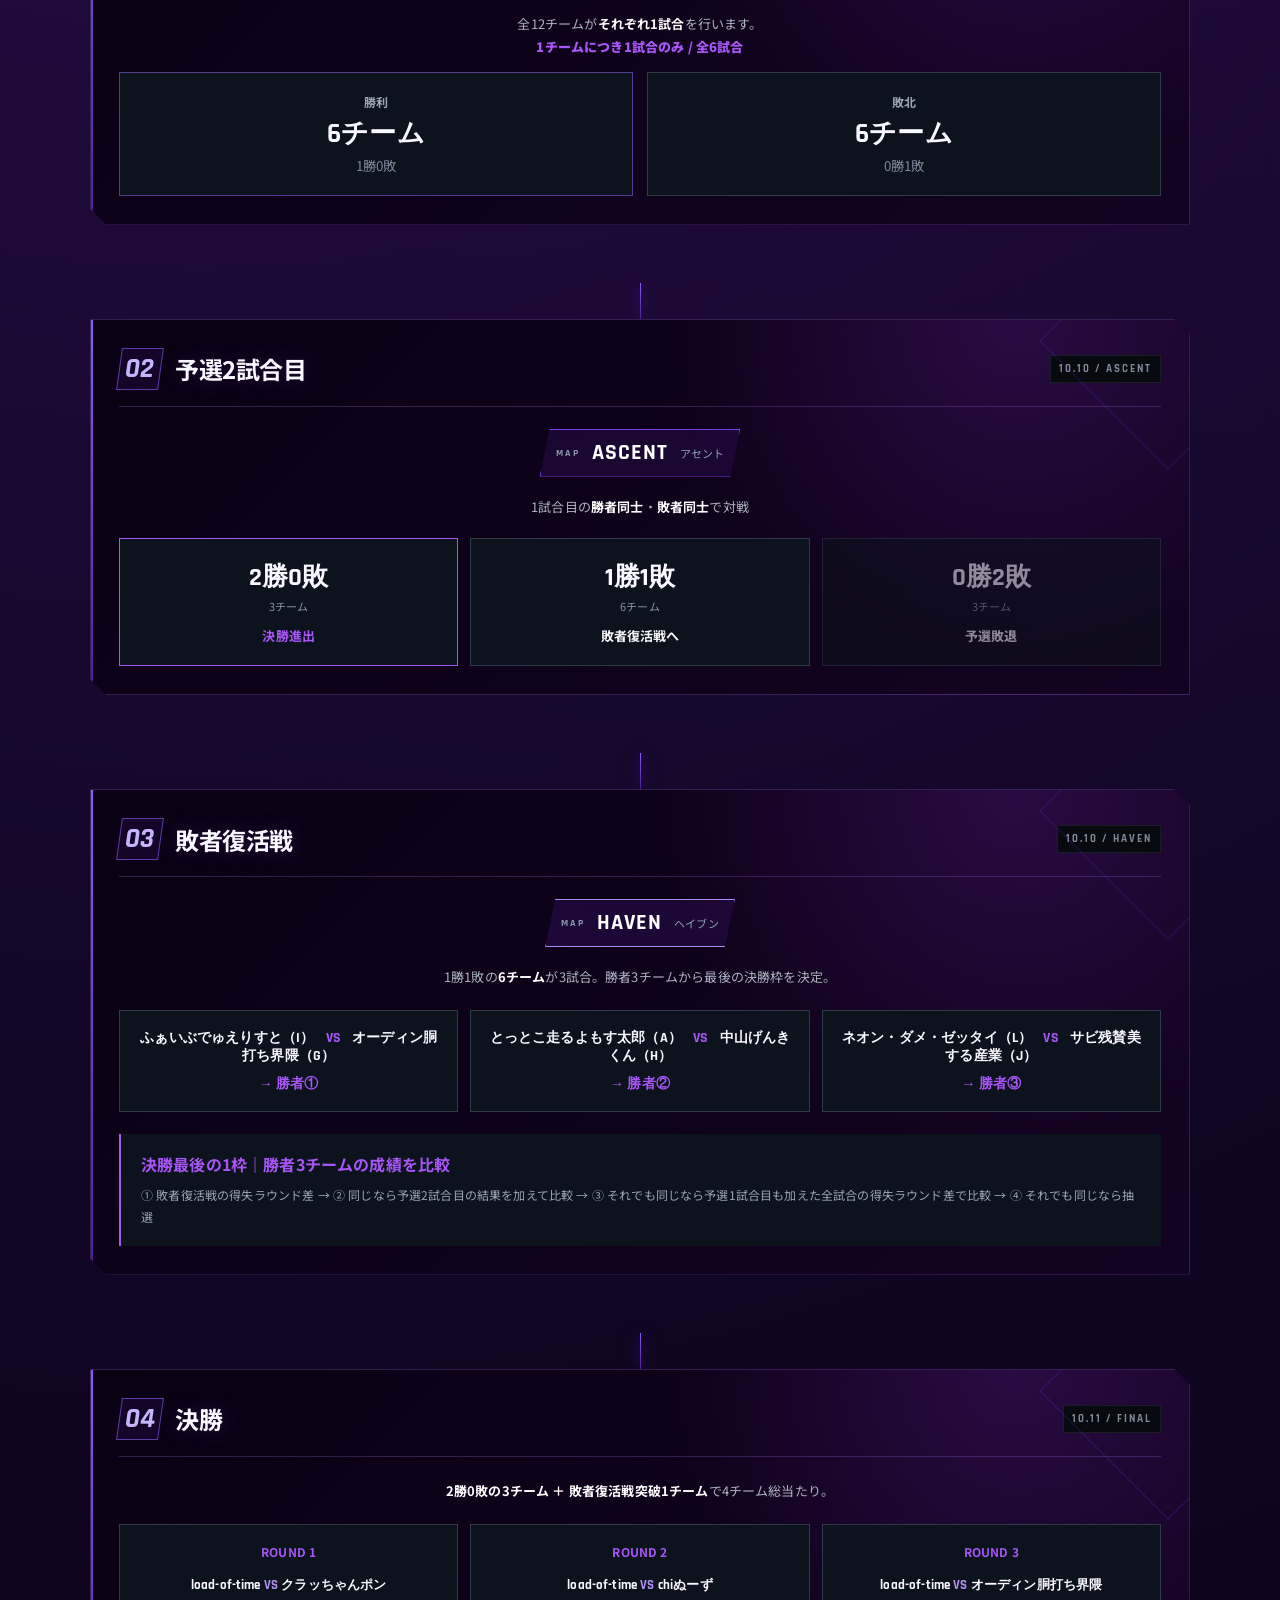
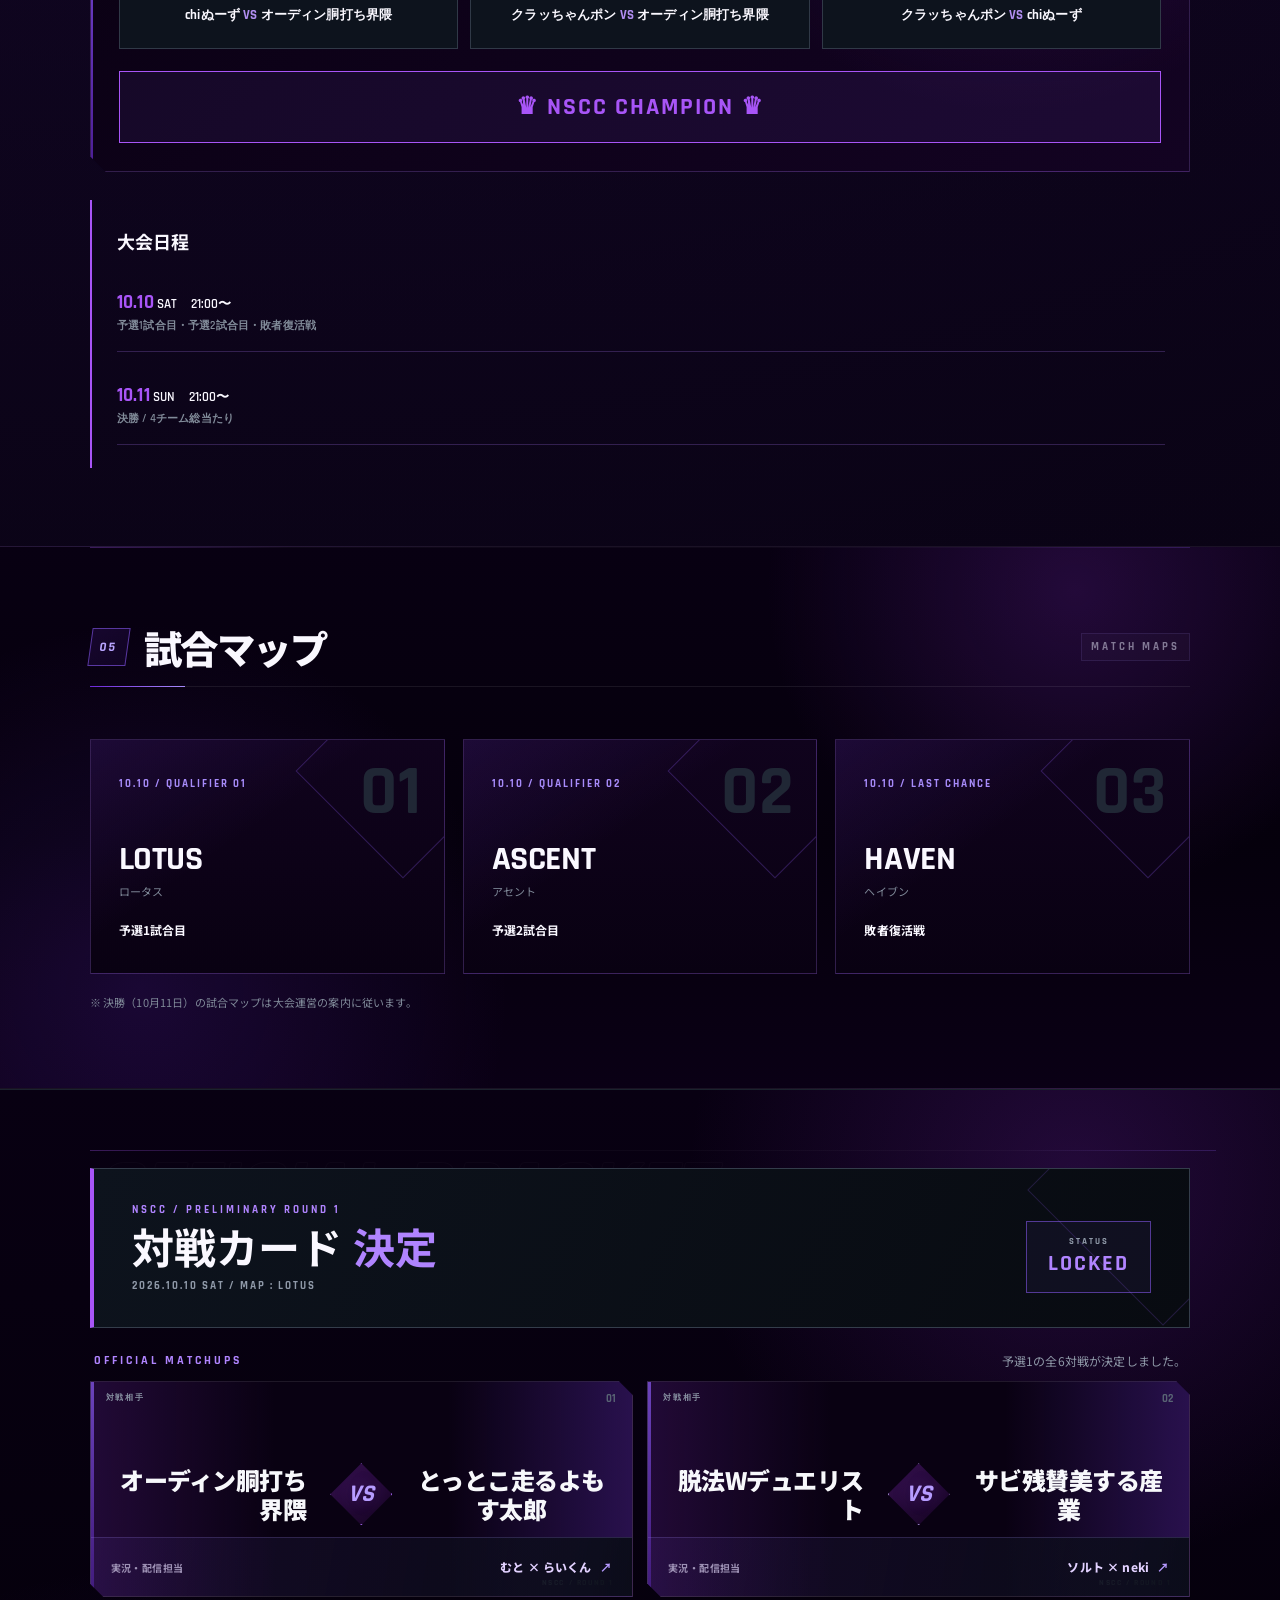
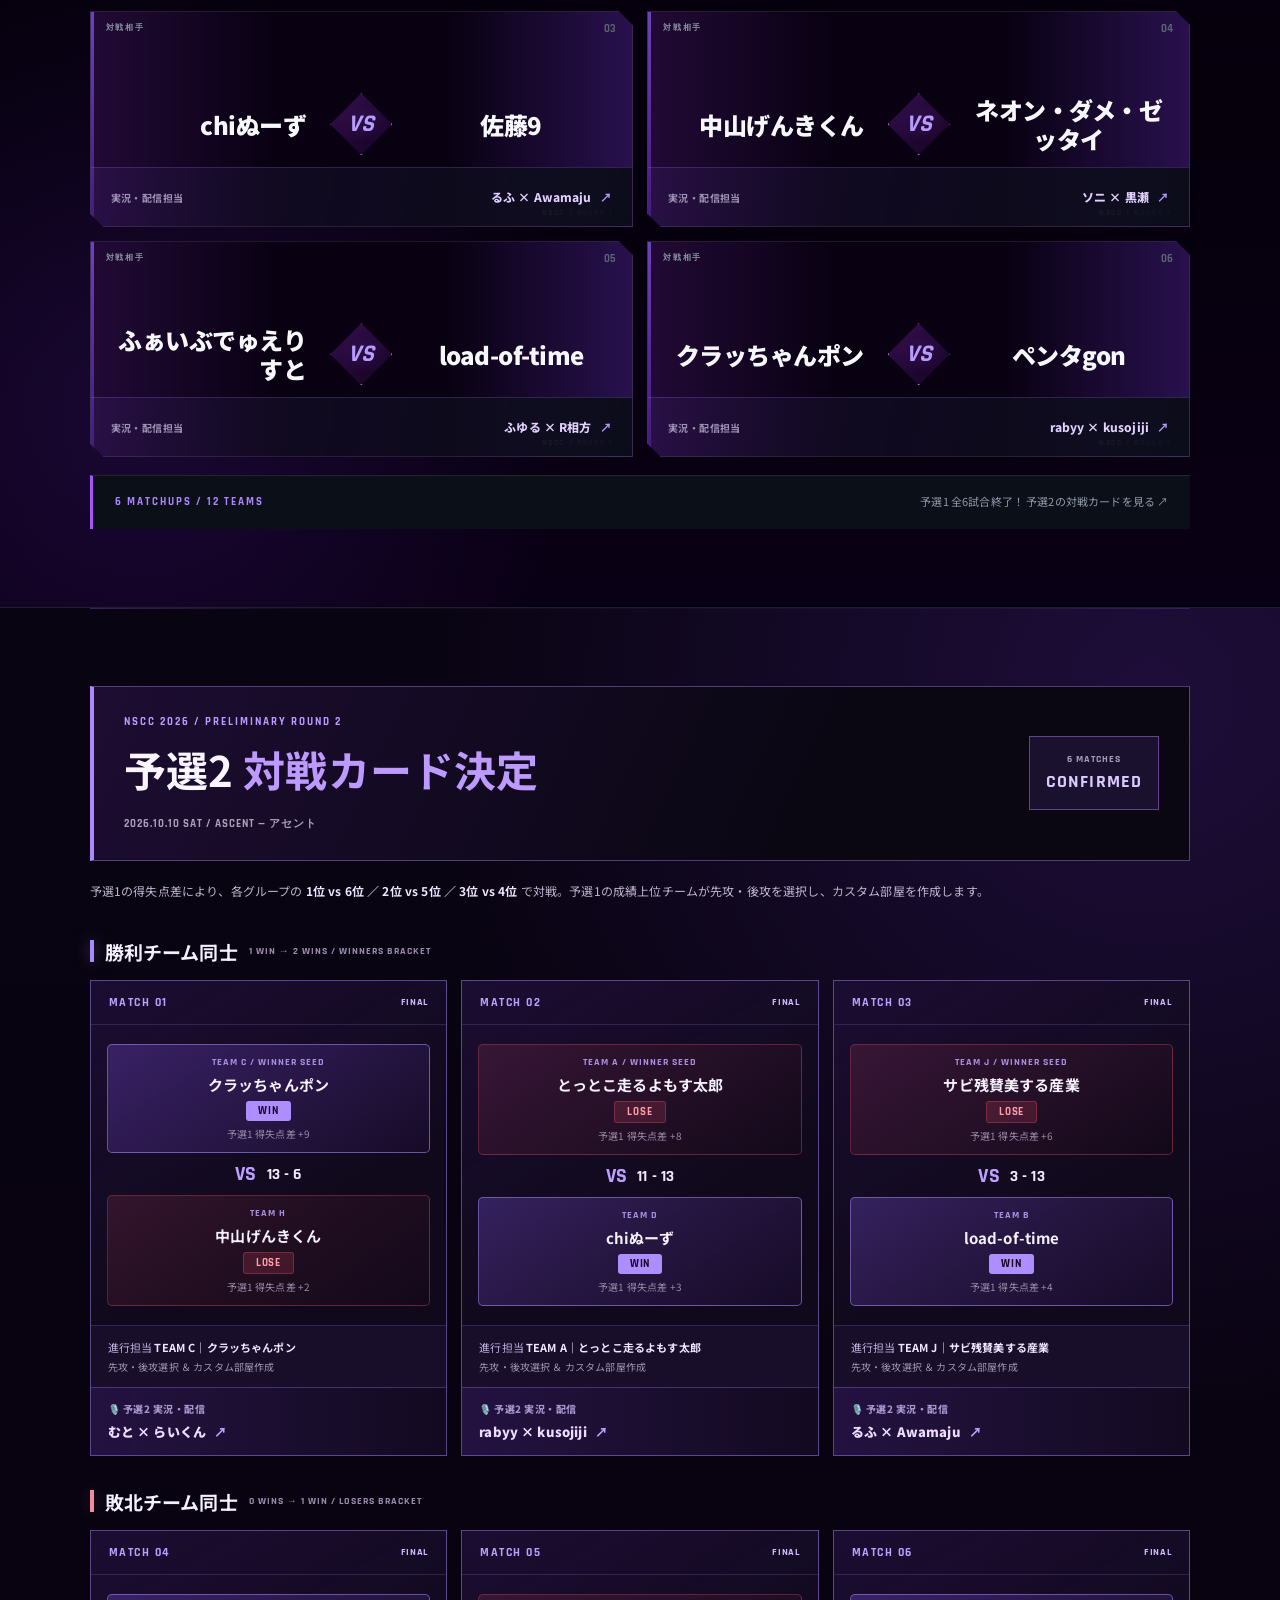
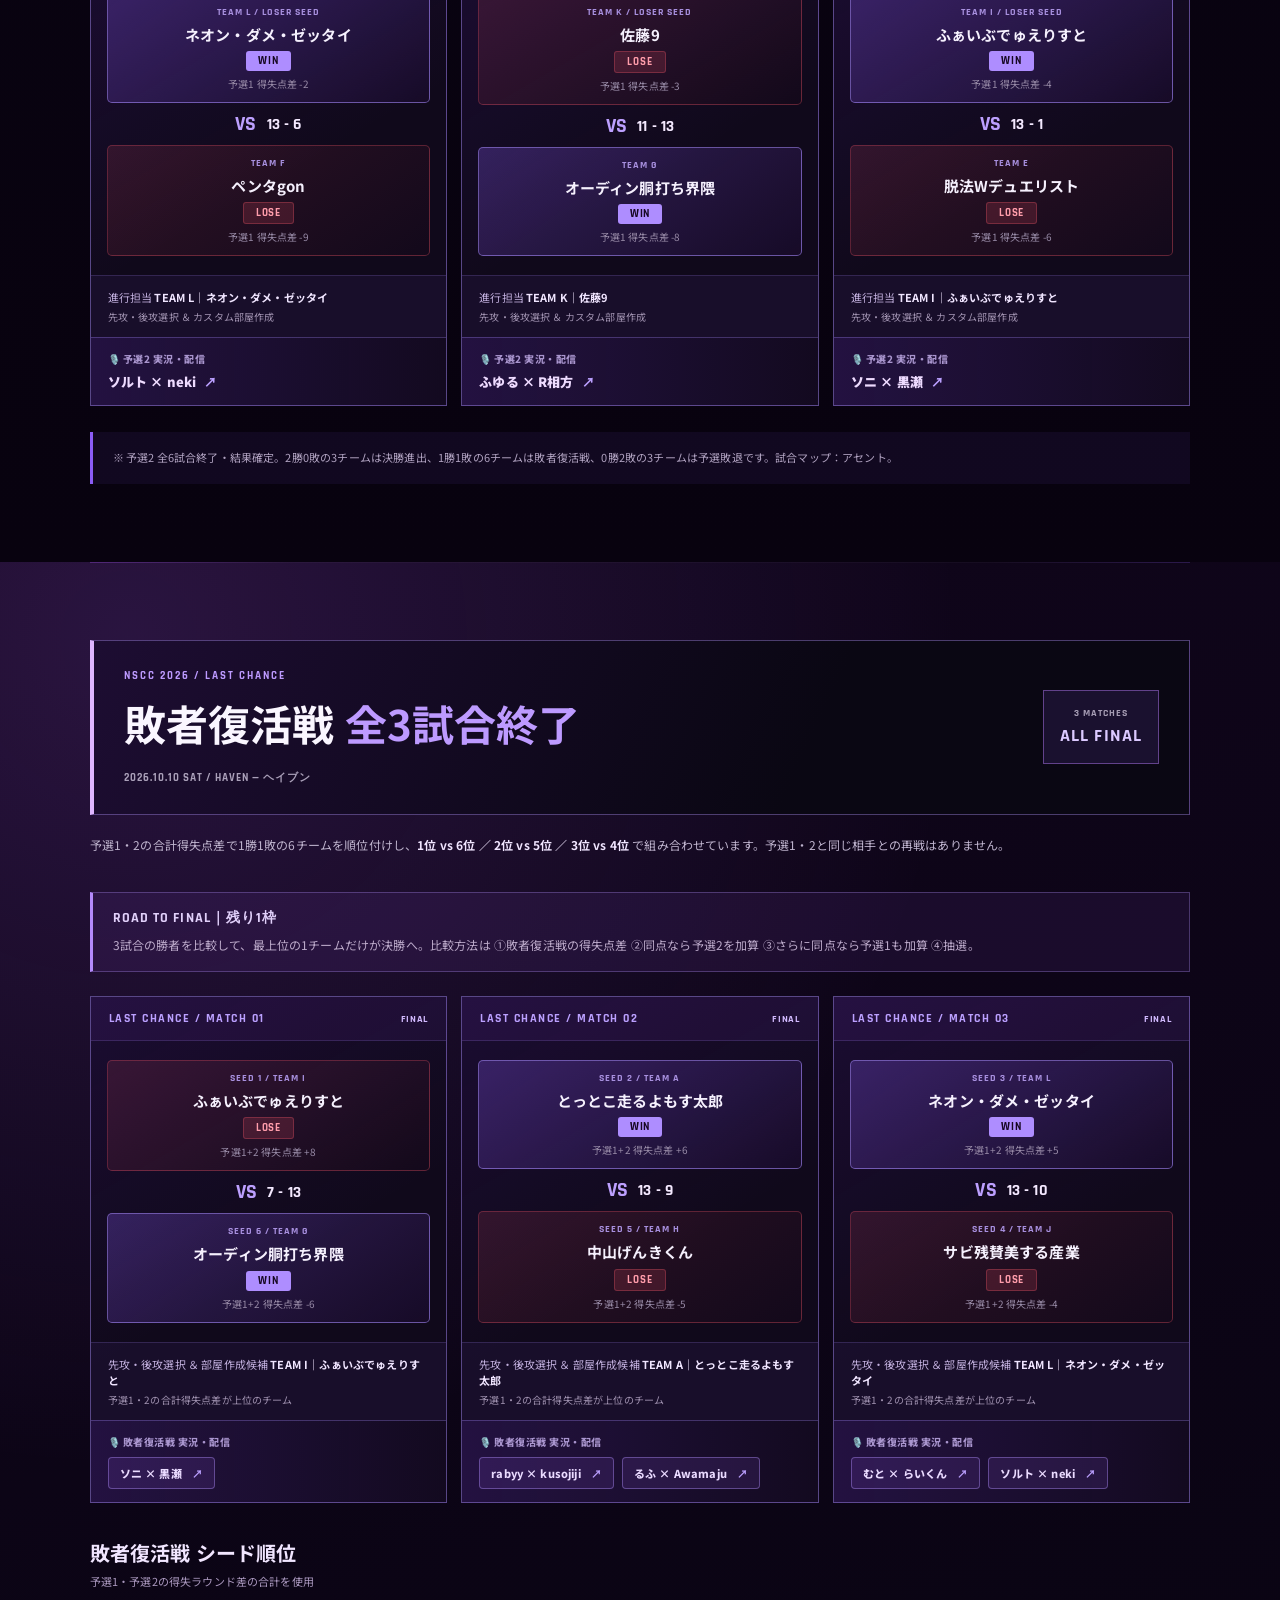
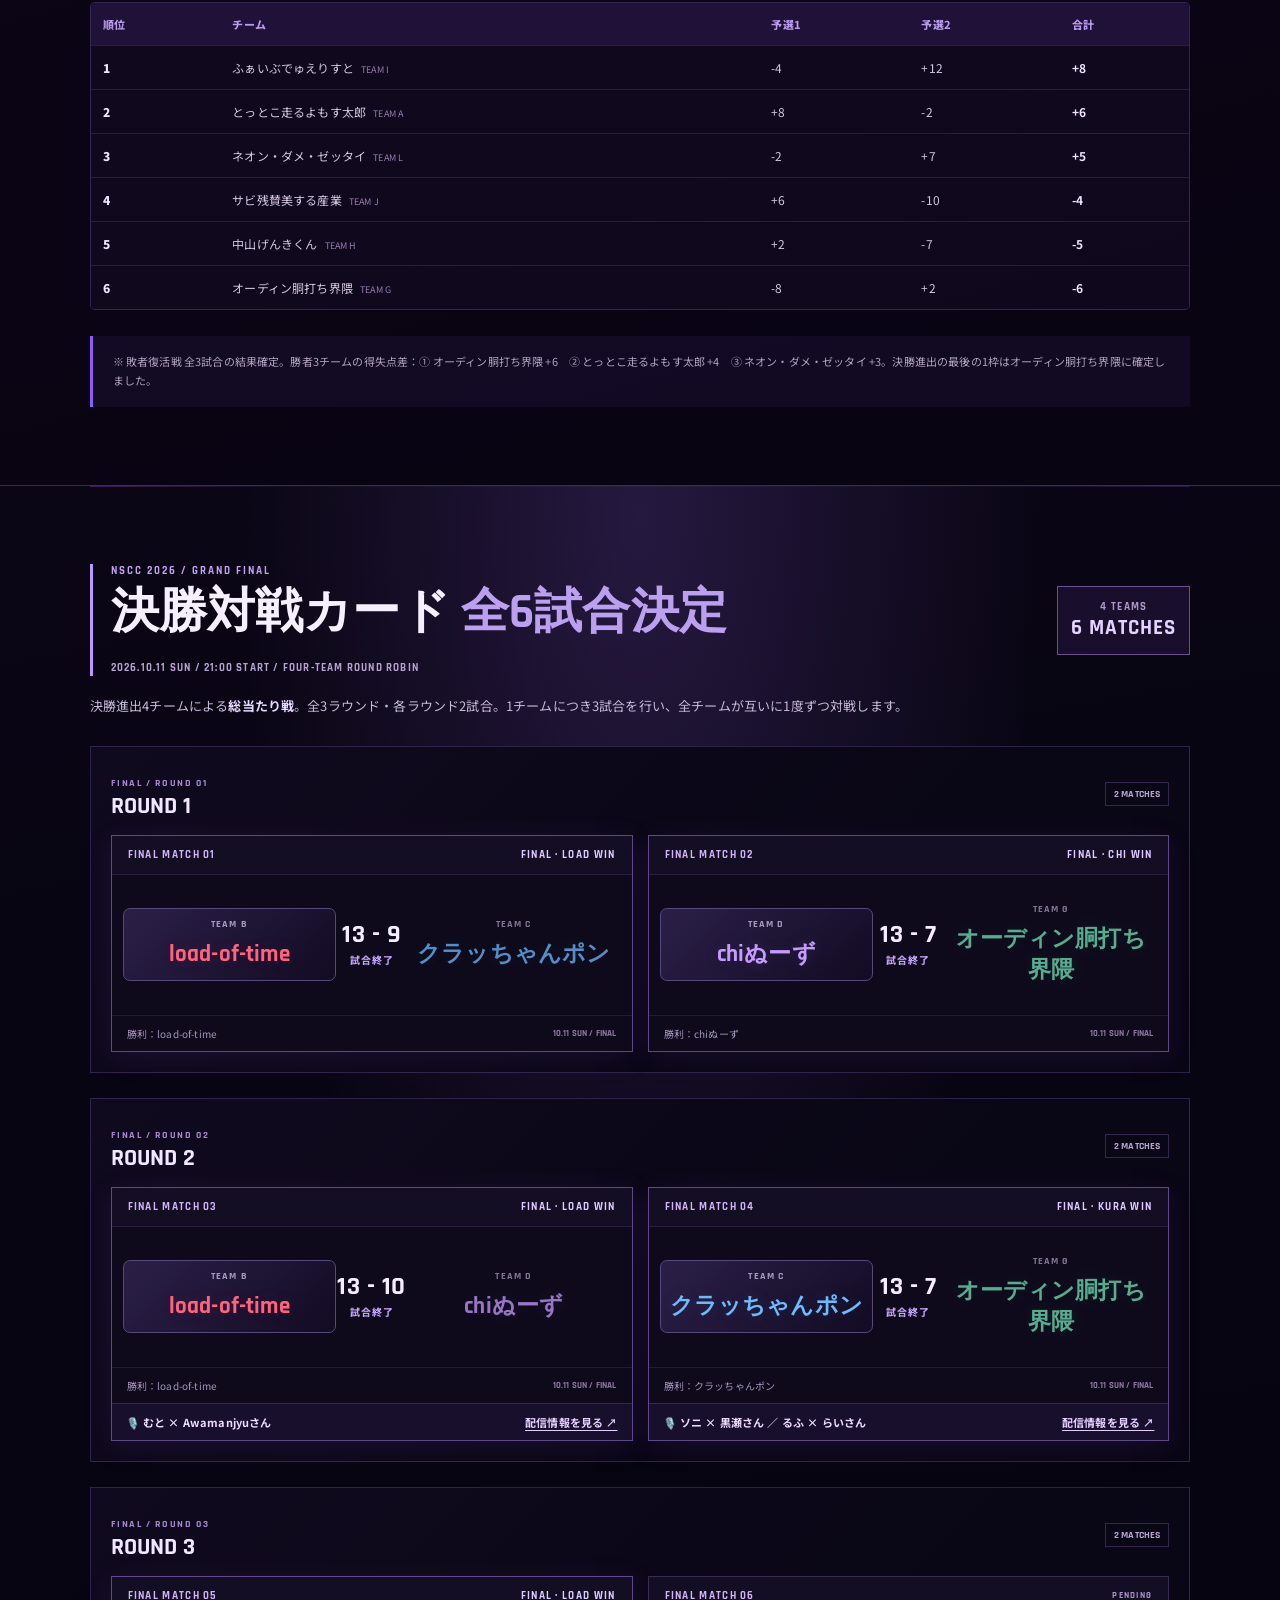
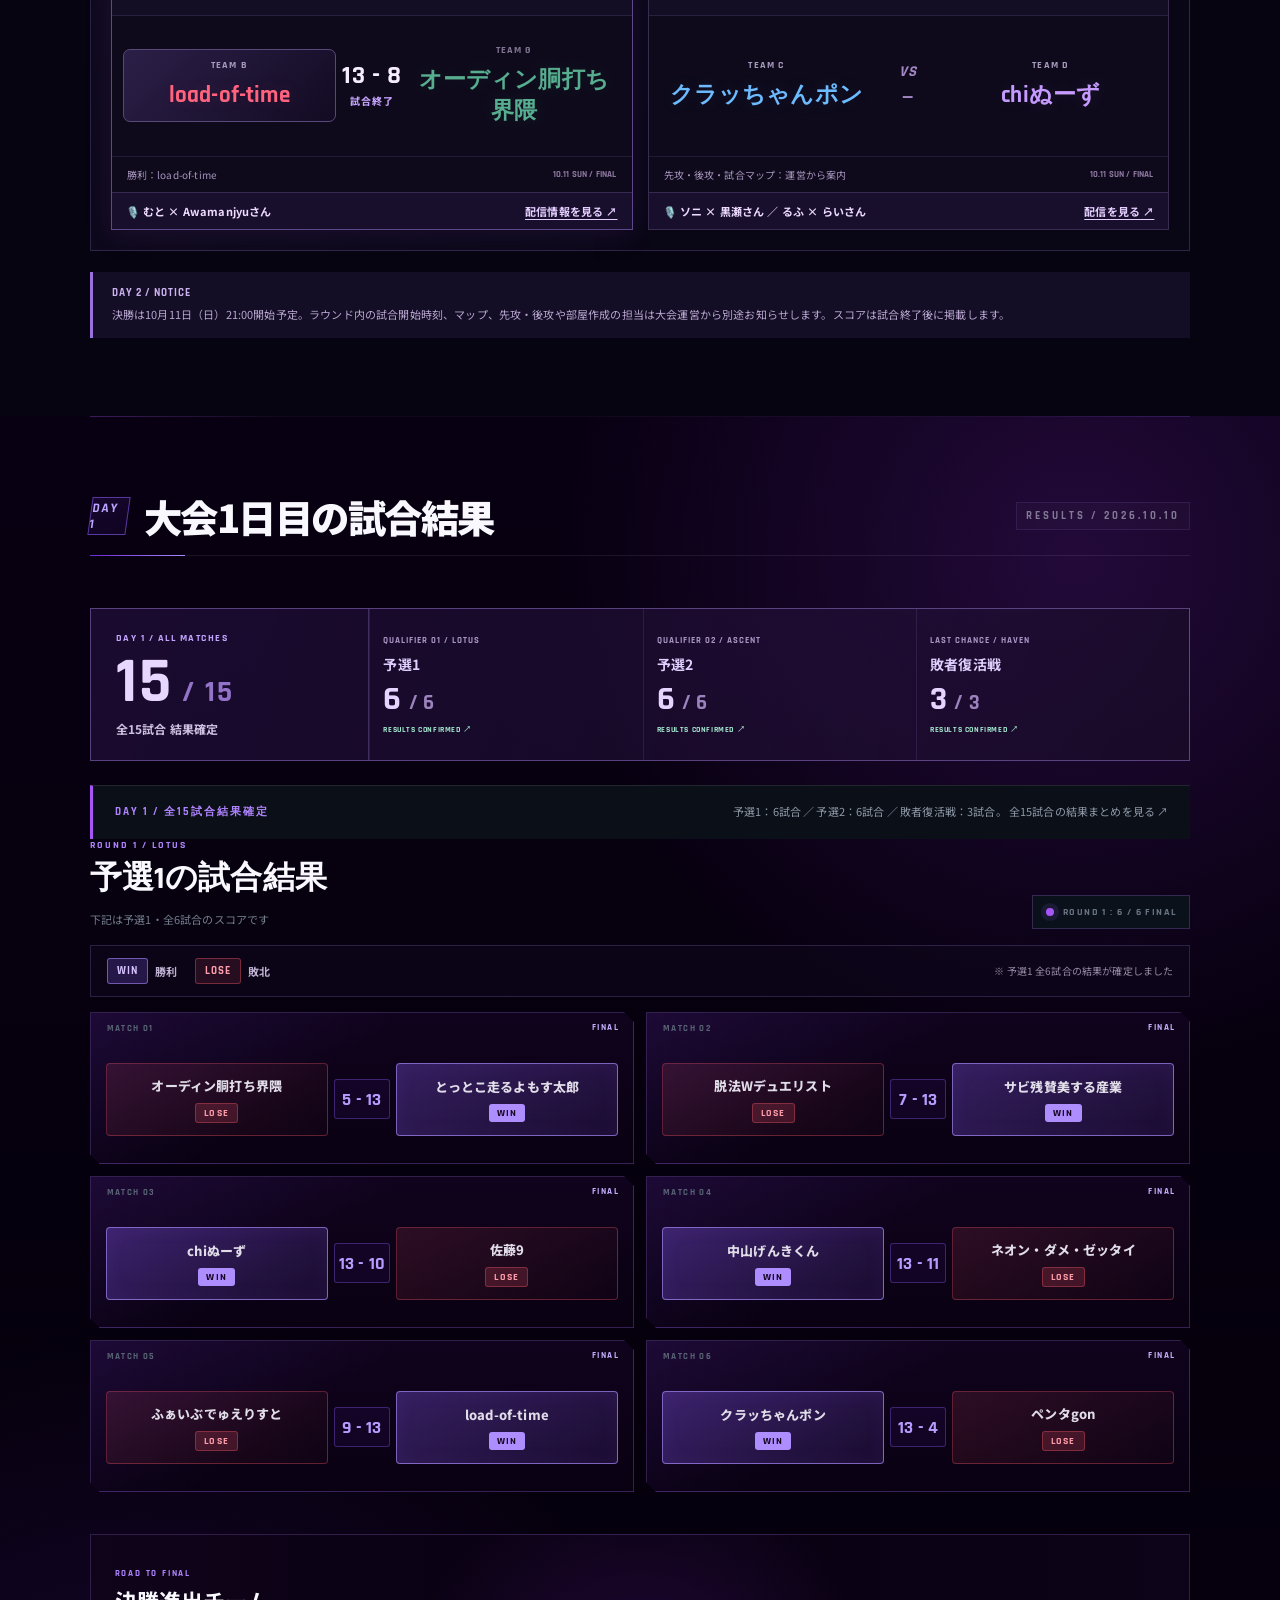
==== commit ff23ca64: "Confirm NSCC Grand Final Match 05 load-of-time 13–8 オーディン胴打ち界隈" ====
--- a/index.html
+++ b/index.html
@@ -684,10 +684,10 @@
       <div class="nscc-final-round" data-round="3">
         <div class="nscc-final-round-heading"><div><small>FINAL / ROUND 03</small><h3>ROUND 3</h3></div><span>2 MATCHES</span></div>
         <div class="nscc-final-match-grid">
-          <article class="nscc-final-card" data-stage="final" data-round="3" data-match="05" data-result="pending" data-winner="">
-            <div class="nscc-final-card-top"><span>FINAL MATCH 05</span><b>PENDING</b></div>
-            <div class="nscc-final-versus"><span class="nscc-final-team nscc-final-team--red"><small>TEAM B</small><strong>load-of-time</strong></span><div class="nscc-final-score"><em>VS</em><b>—</b></div><span class="nscc-final-team nscc-final-team--green"><small>TEAM G</small><strong>オーディン胴打ち界隈</strong></span></div>
-            <div class="nscc-final-card-bottom"><span>先攻・後攻・試合マップ：運営から案内</span><small>10.11 SUN / FINAL</small></div>
+          <article class="nscc-final-card" data-stage="final" data-round="3" data-match="05" data-result="complete" data-winner="left">
+            <div class="nscc-final-card-top"><span>FINAL MATCH 05</span><b>FINAL · LOAD WIN</b></div>
+            <div class="nscc-final-versus"><span class="nscc-final-team nscc-final-team--red"><small>TEAM B</small><strong>load-of-time</strong></span><div class="nscc-final-score" aria-label="load-of-time13、オーディン胴打ち界隈8"><em>13 - 8</em><b>試合終了</b></div><span class="nscc-final-team nscc-final-team--green"><small>TEAM G</small><strong>オーディン胴打ち界隈</strong></span></div>
+            <div class="nscc-final-card-bottom"><span>勝利：load-of-time</span><small>10.11 SUN / FINAL</small></div>
           <div class="nscc-final-commentator"><span>🎙️ むと × Awamanjyuさん</span><a href="#live">配信情報を見る ↗</a></div>
           </article>
           <article class="nscc-final-card" data-stage="final" data-round="3" data-match="06" data-result="pending" data-winner="">
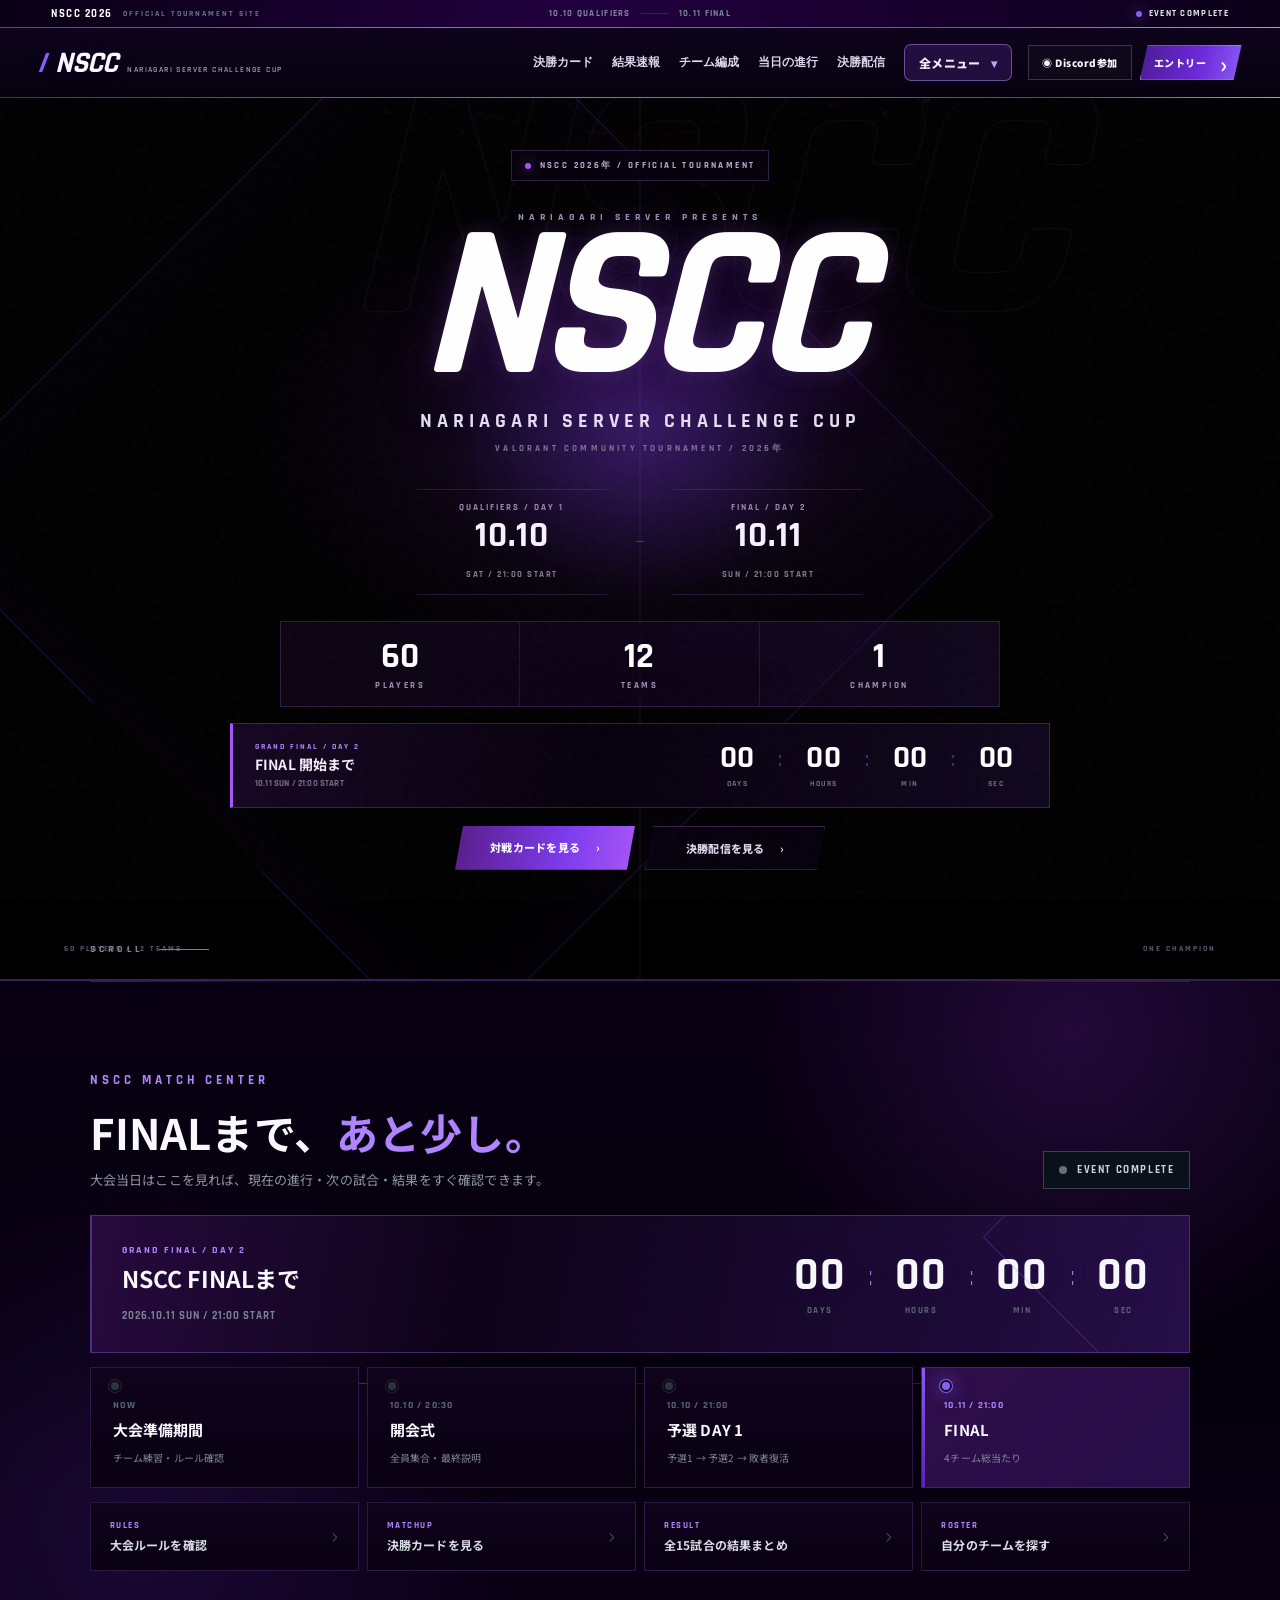
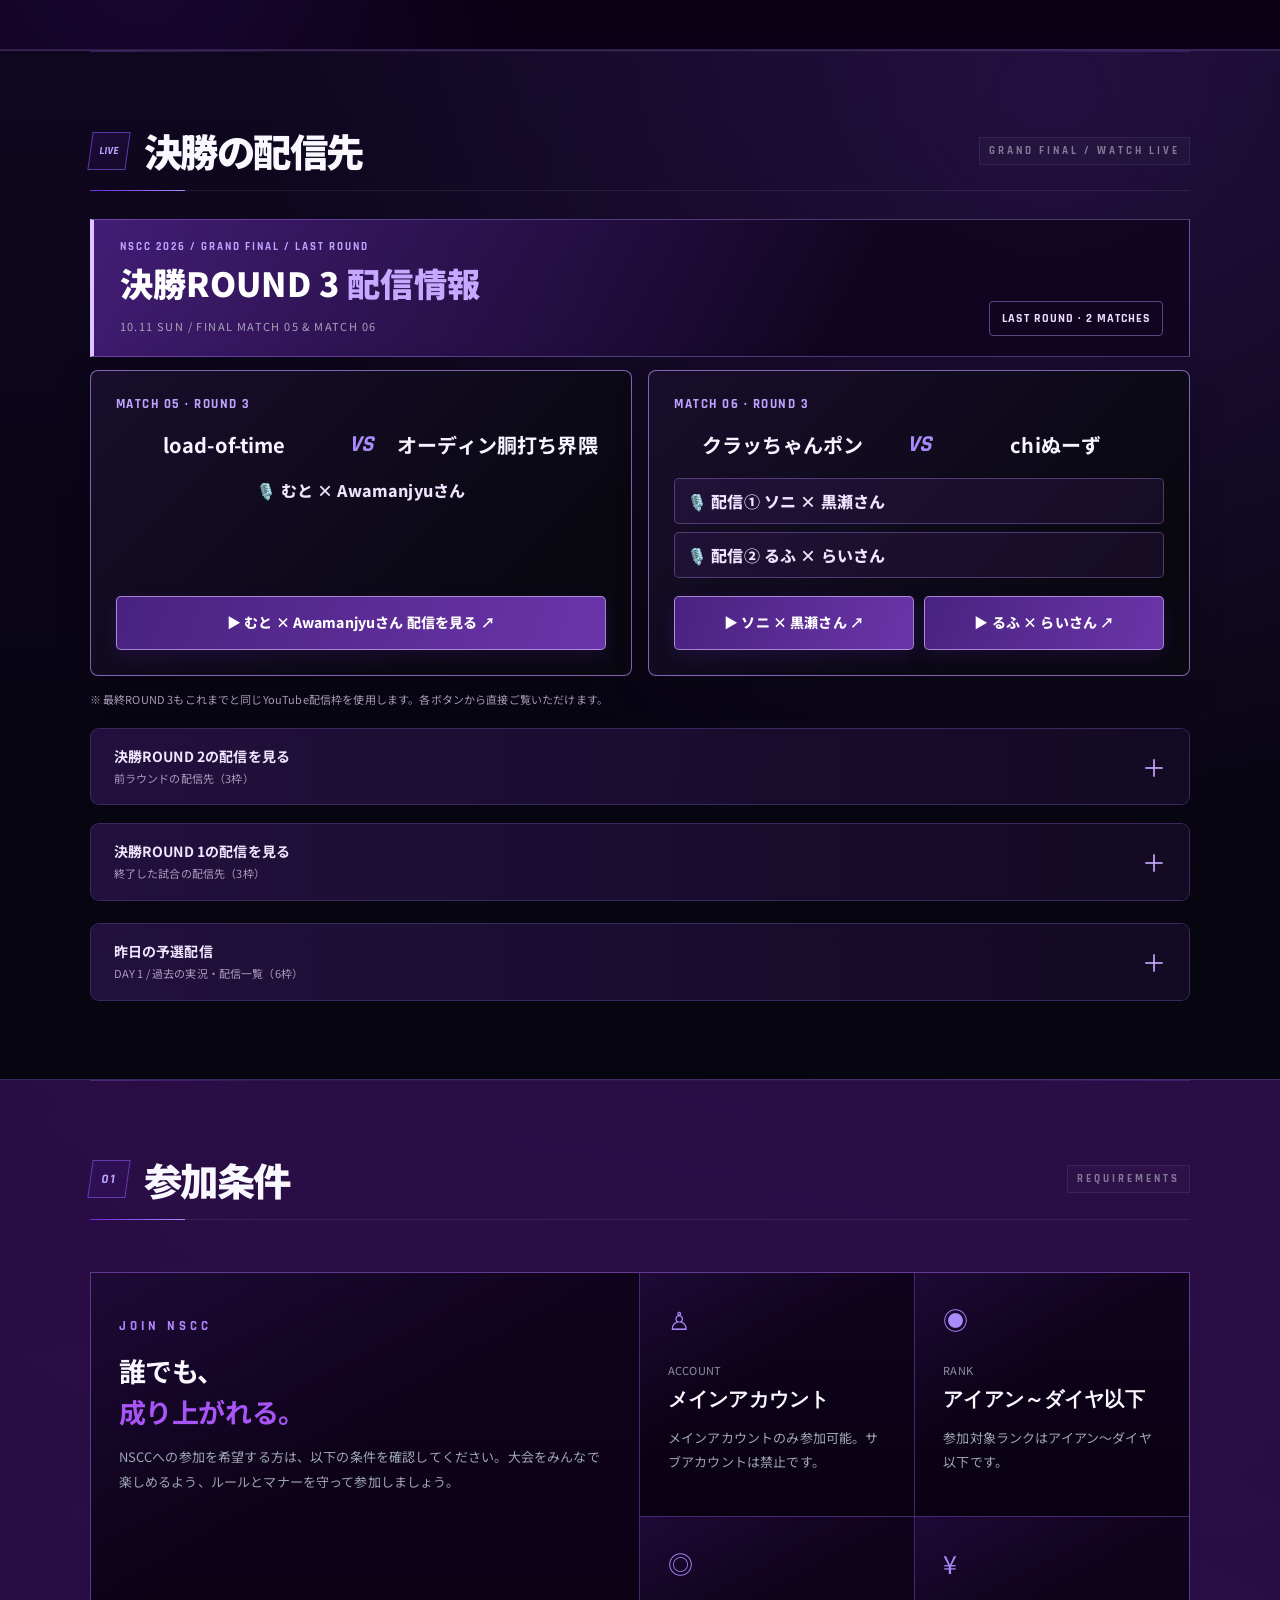
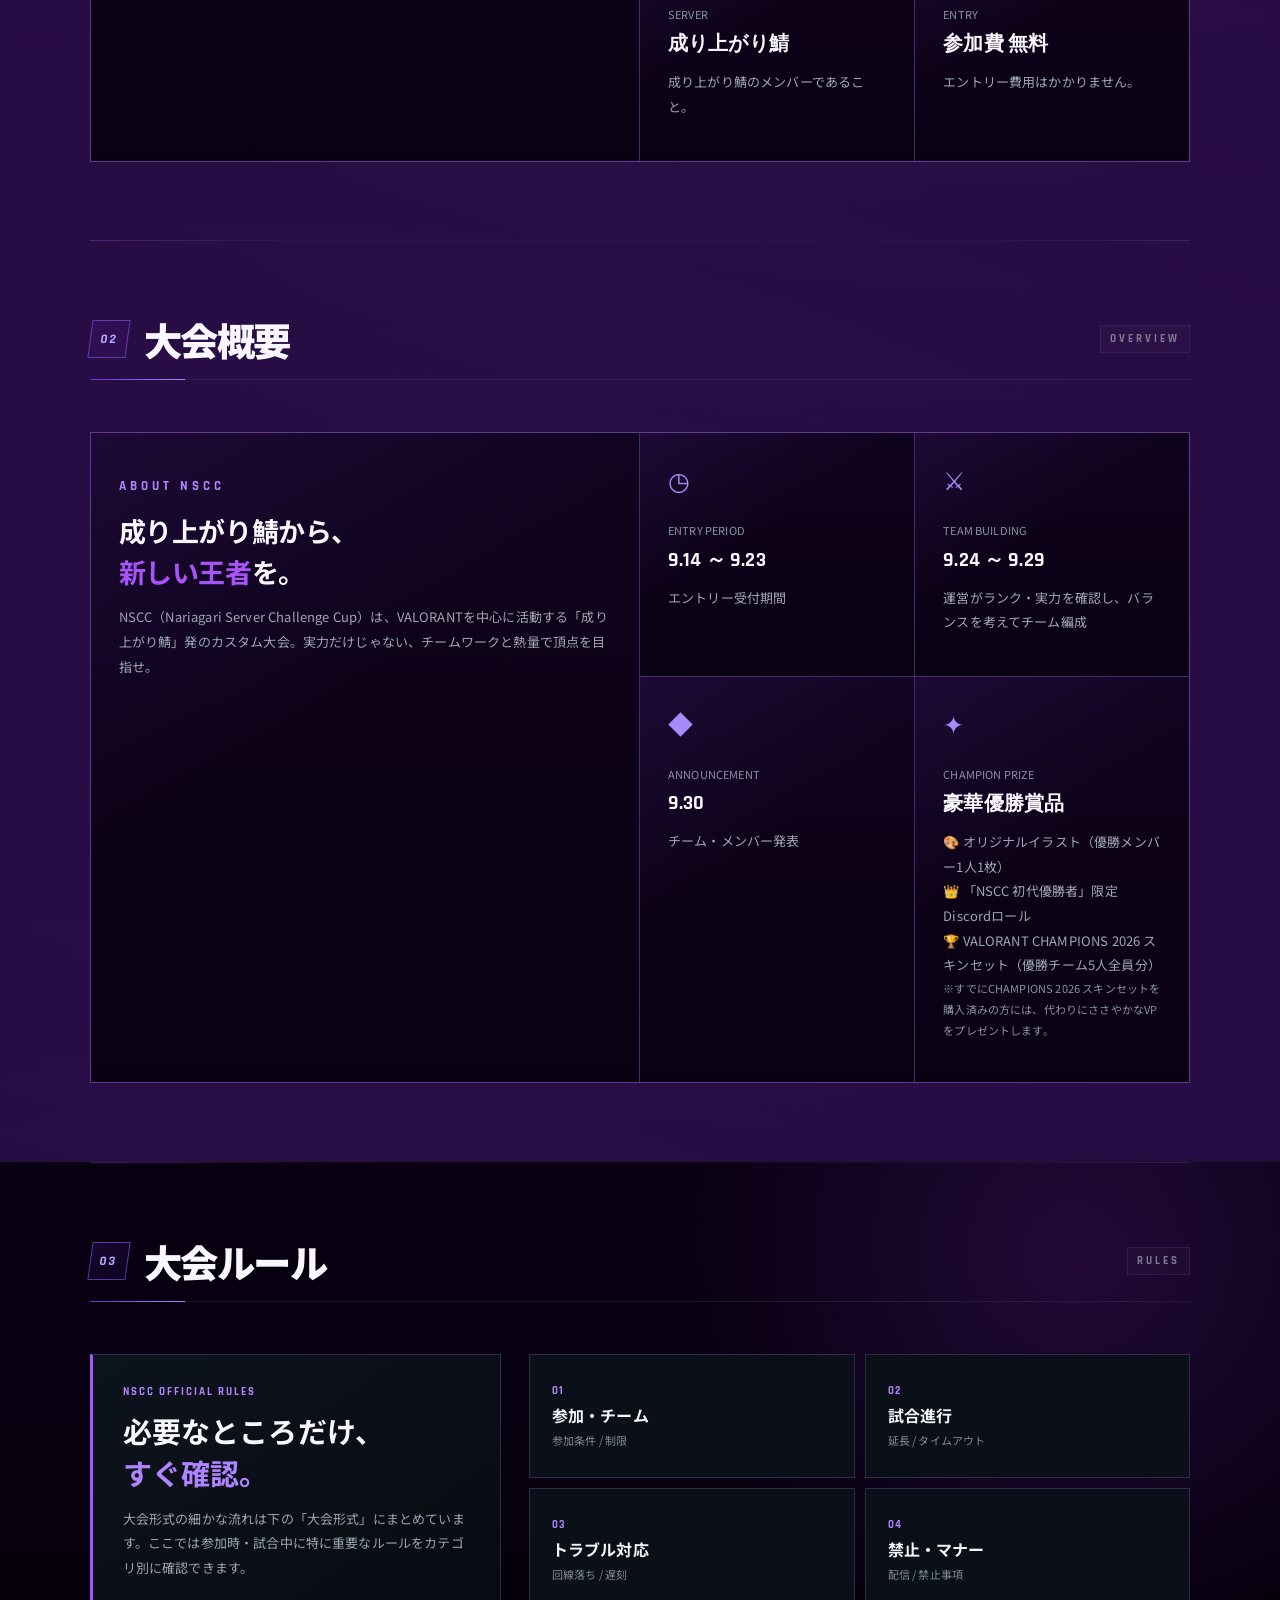
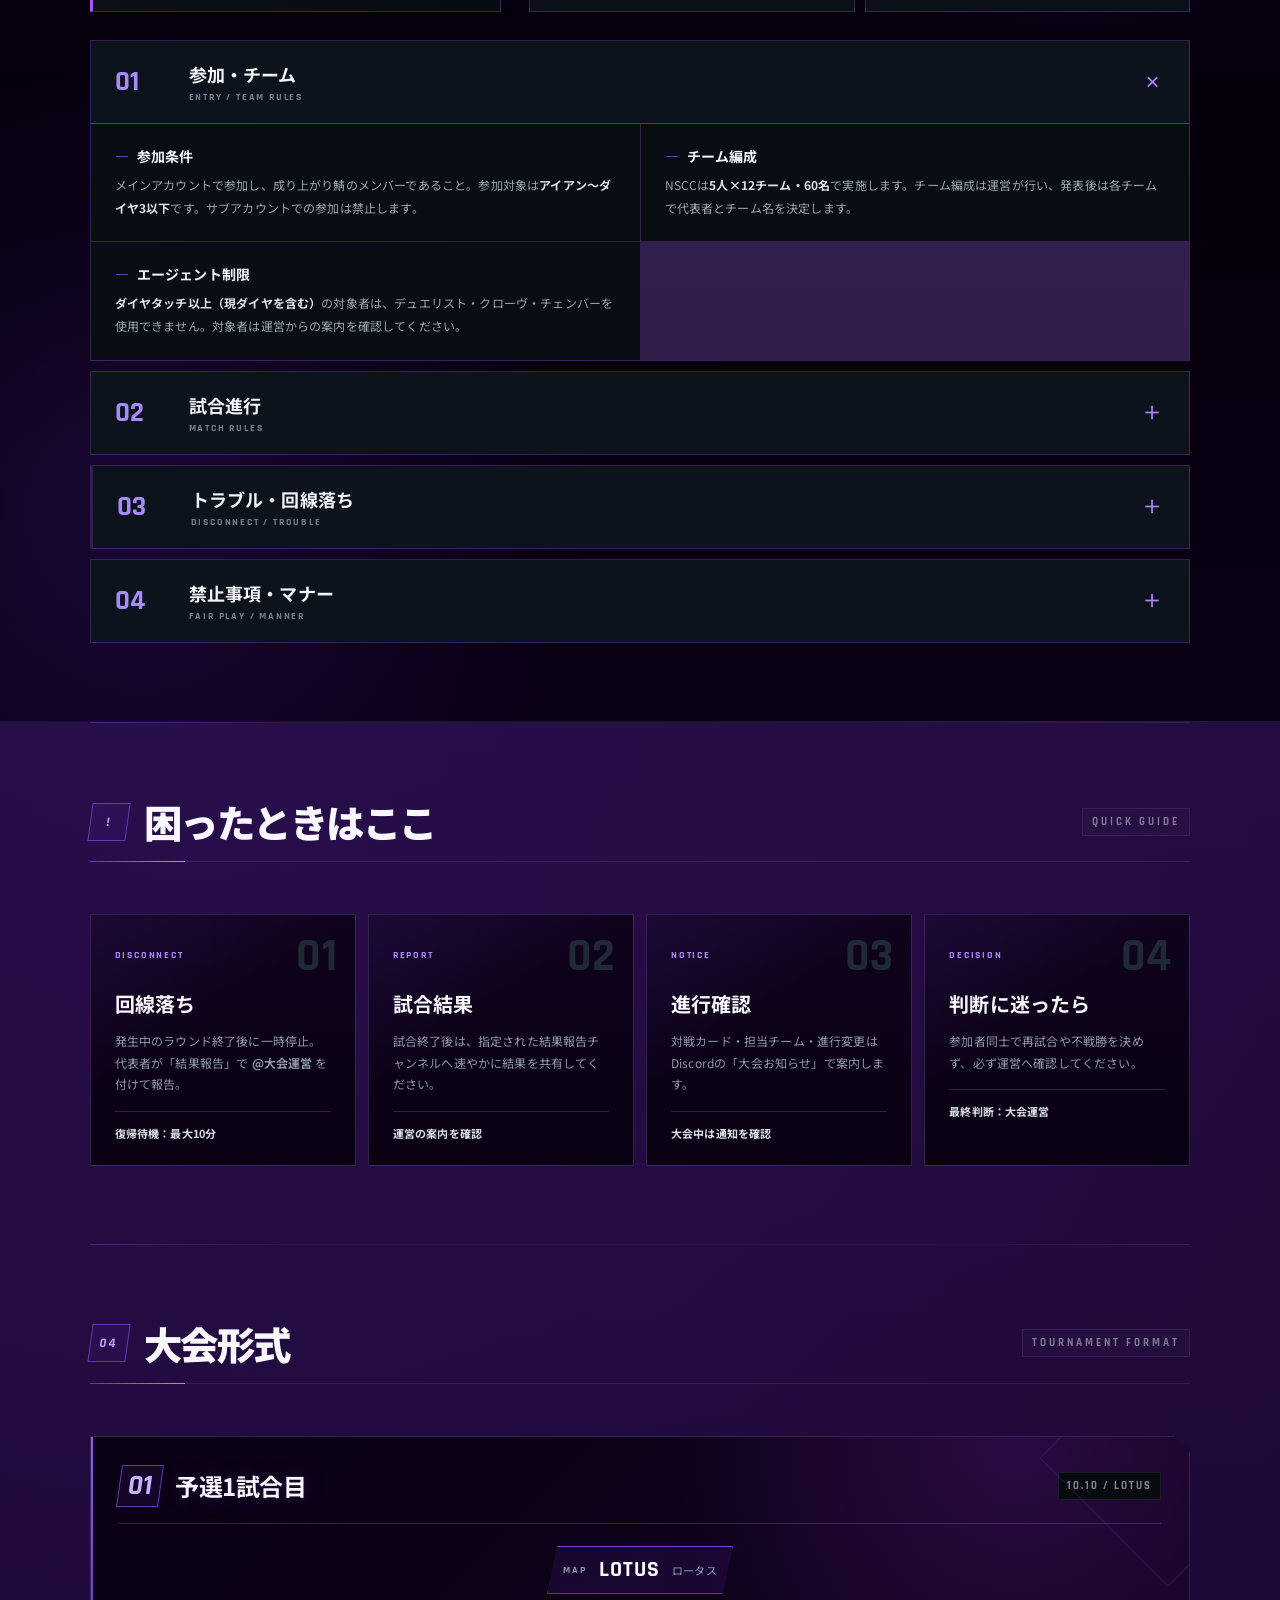
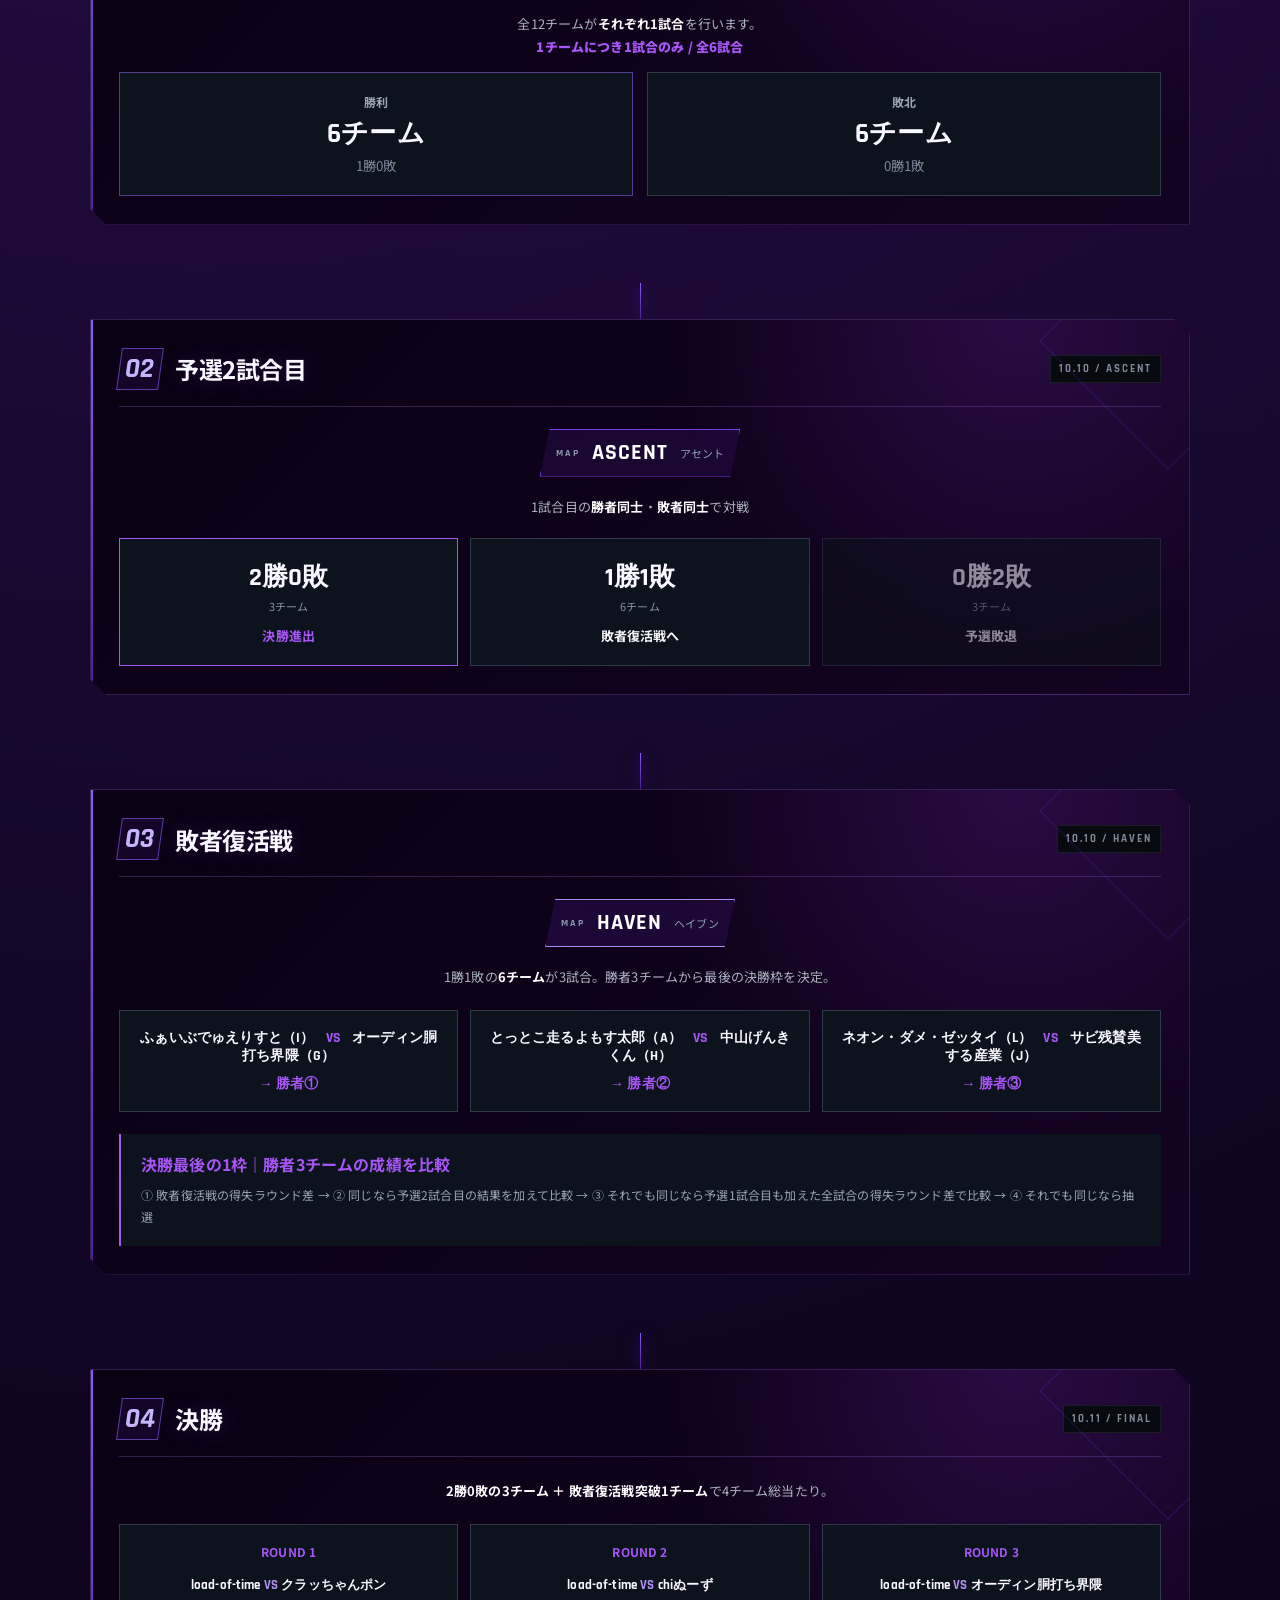
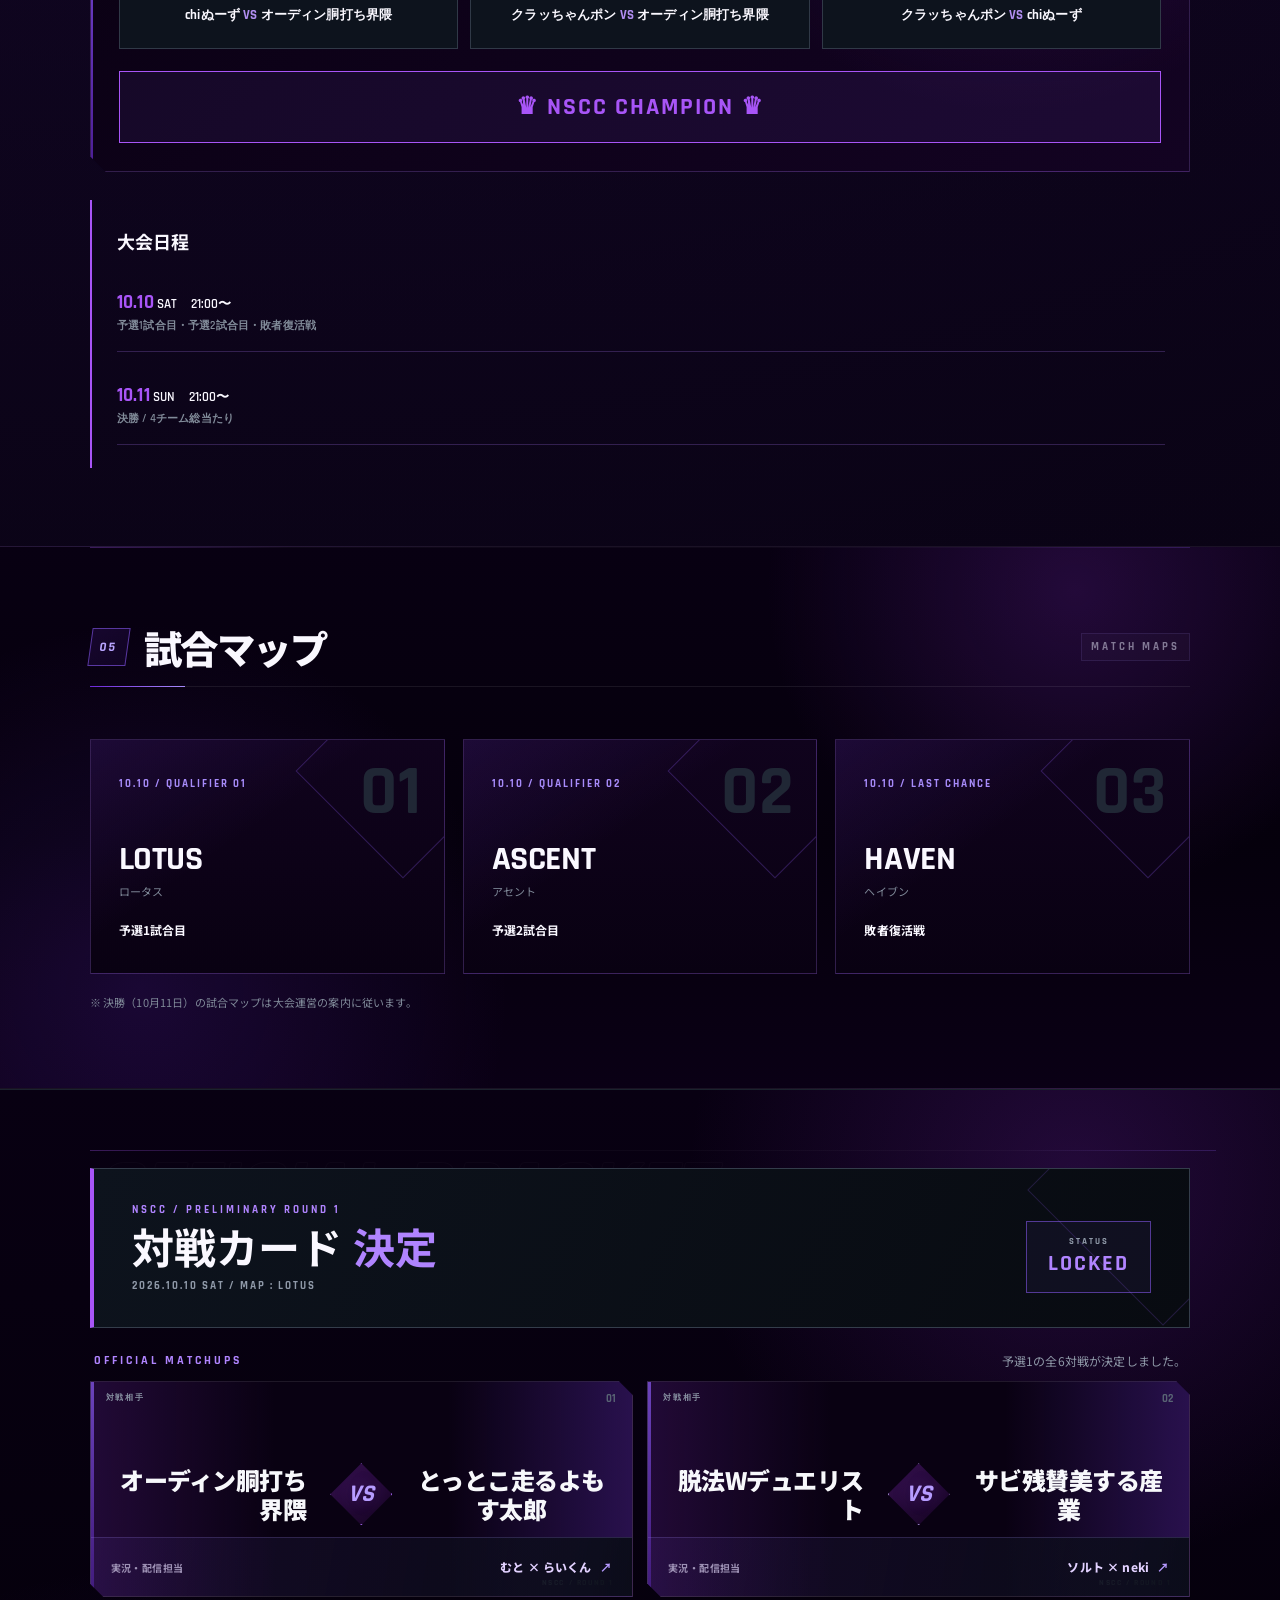
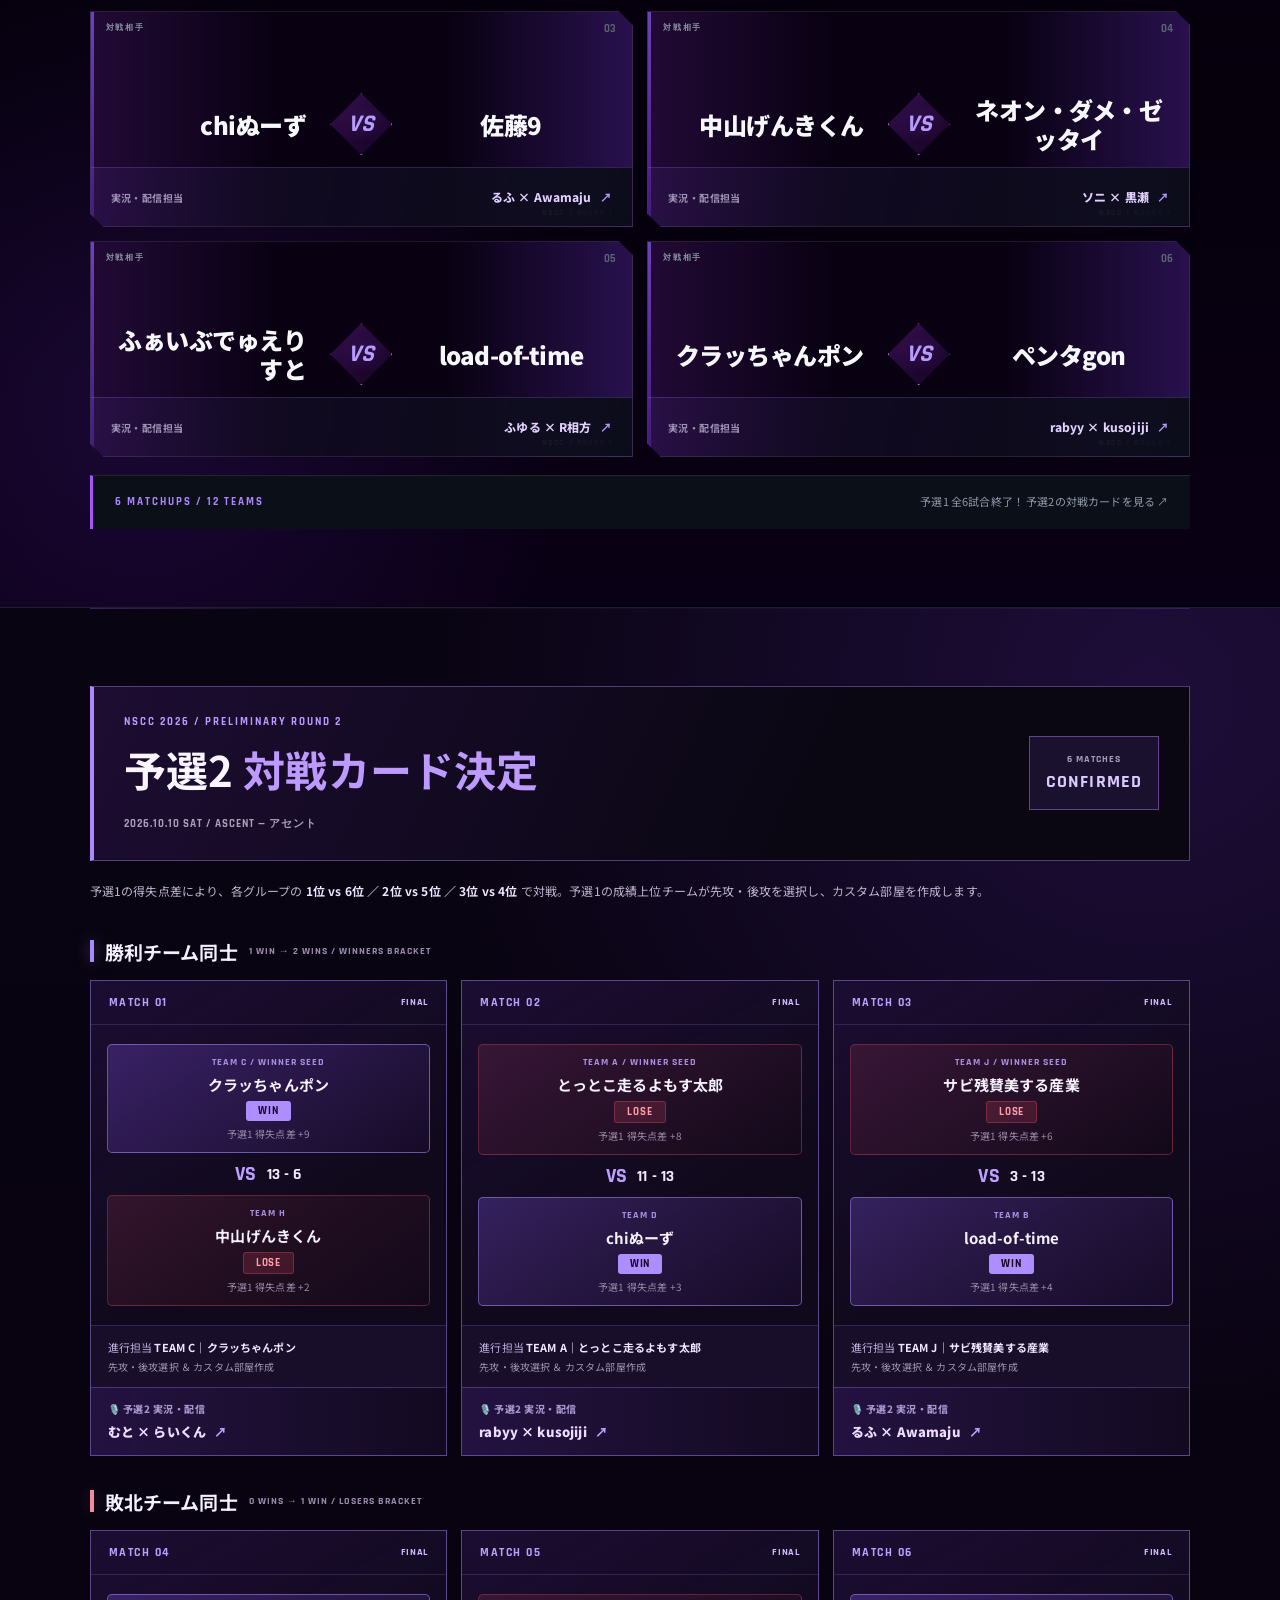
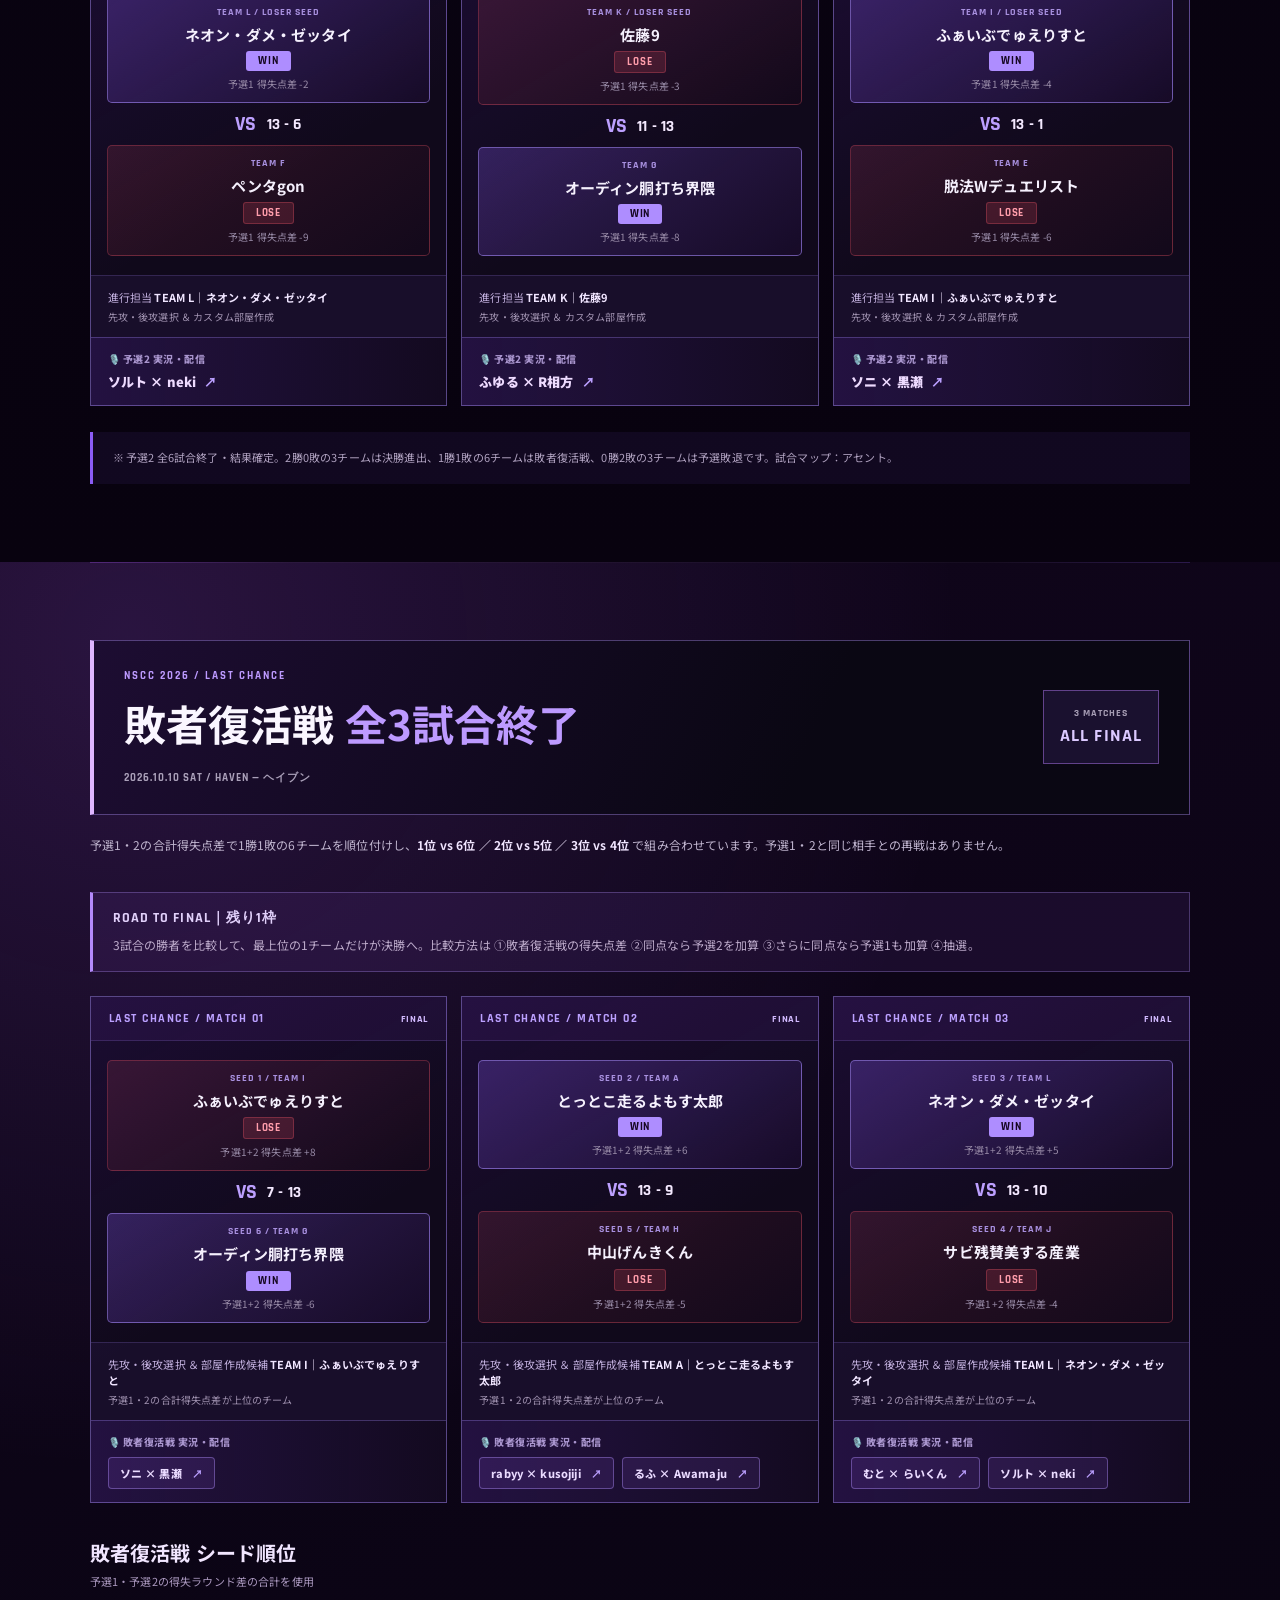
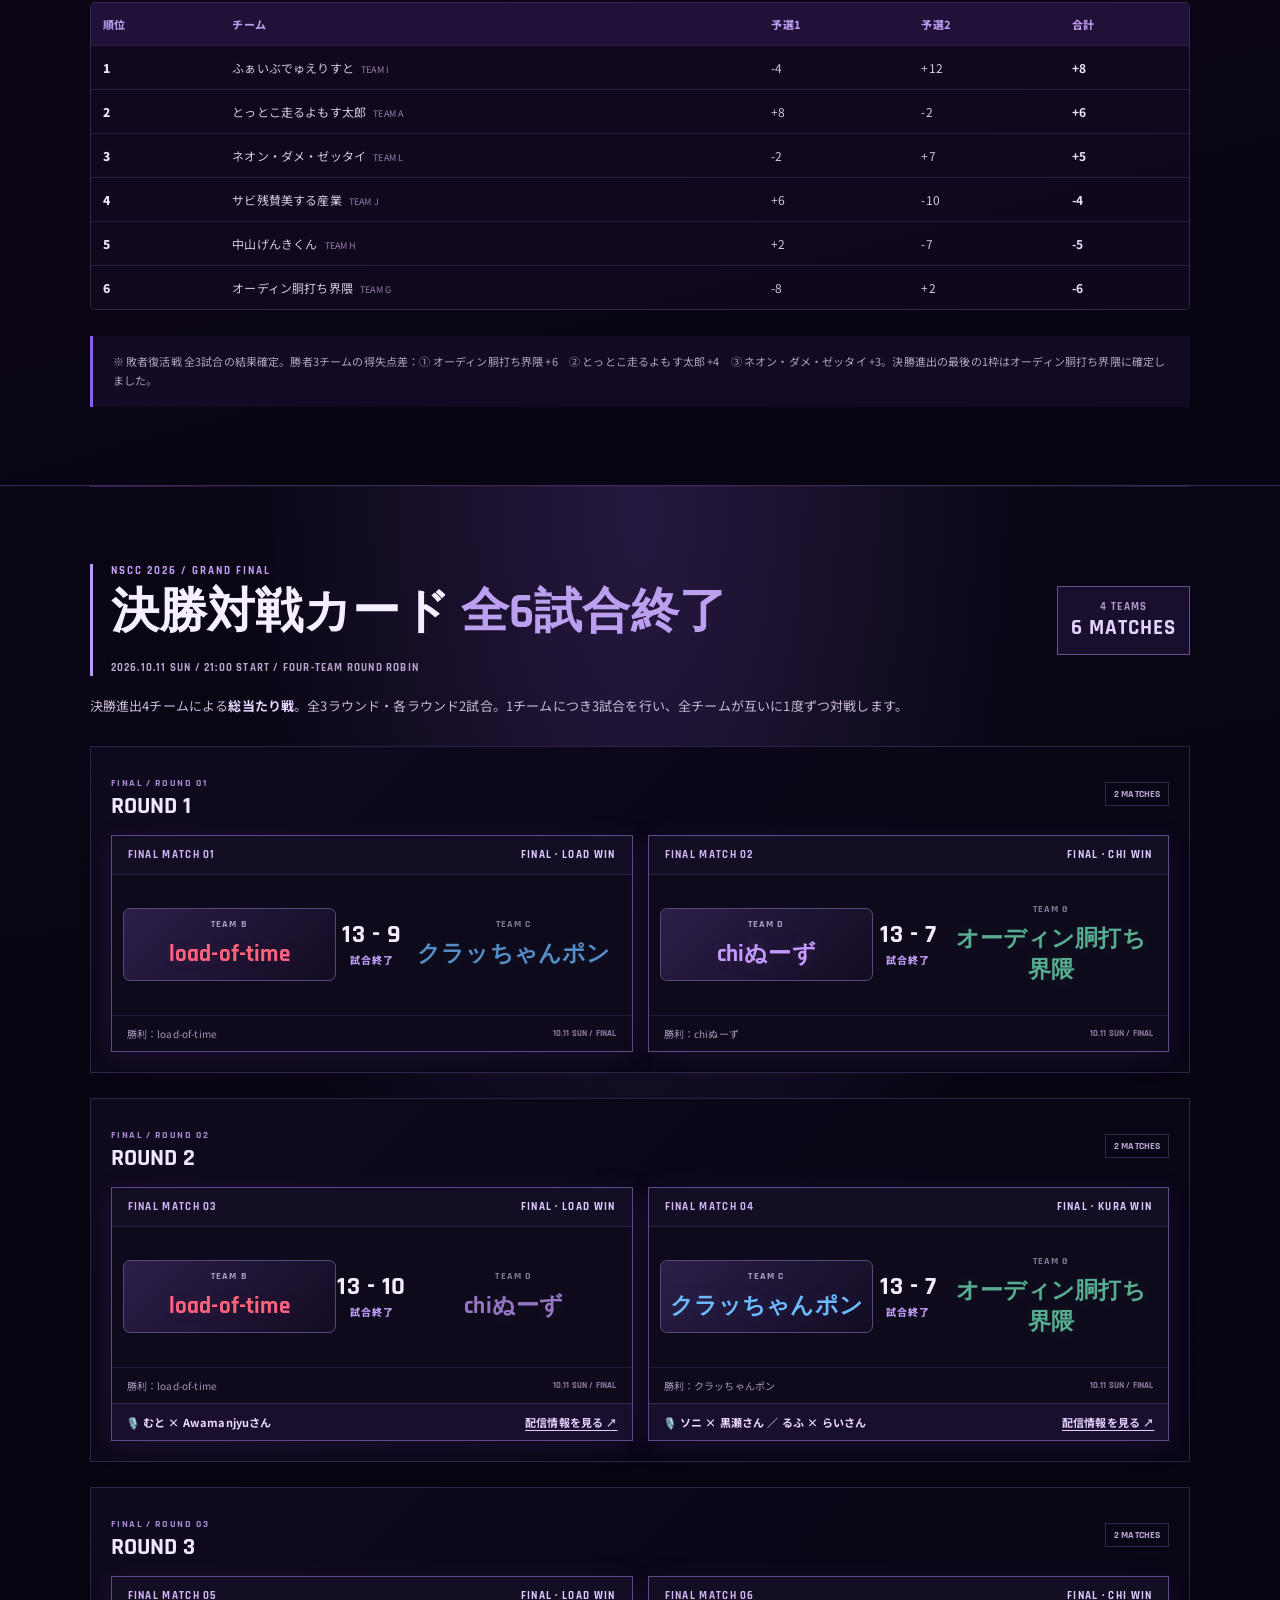
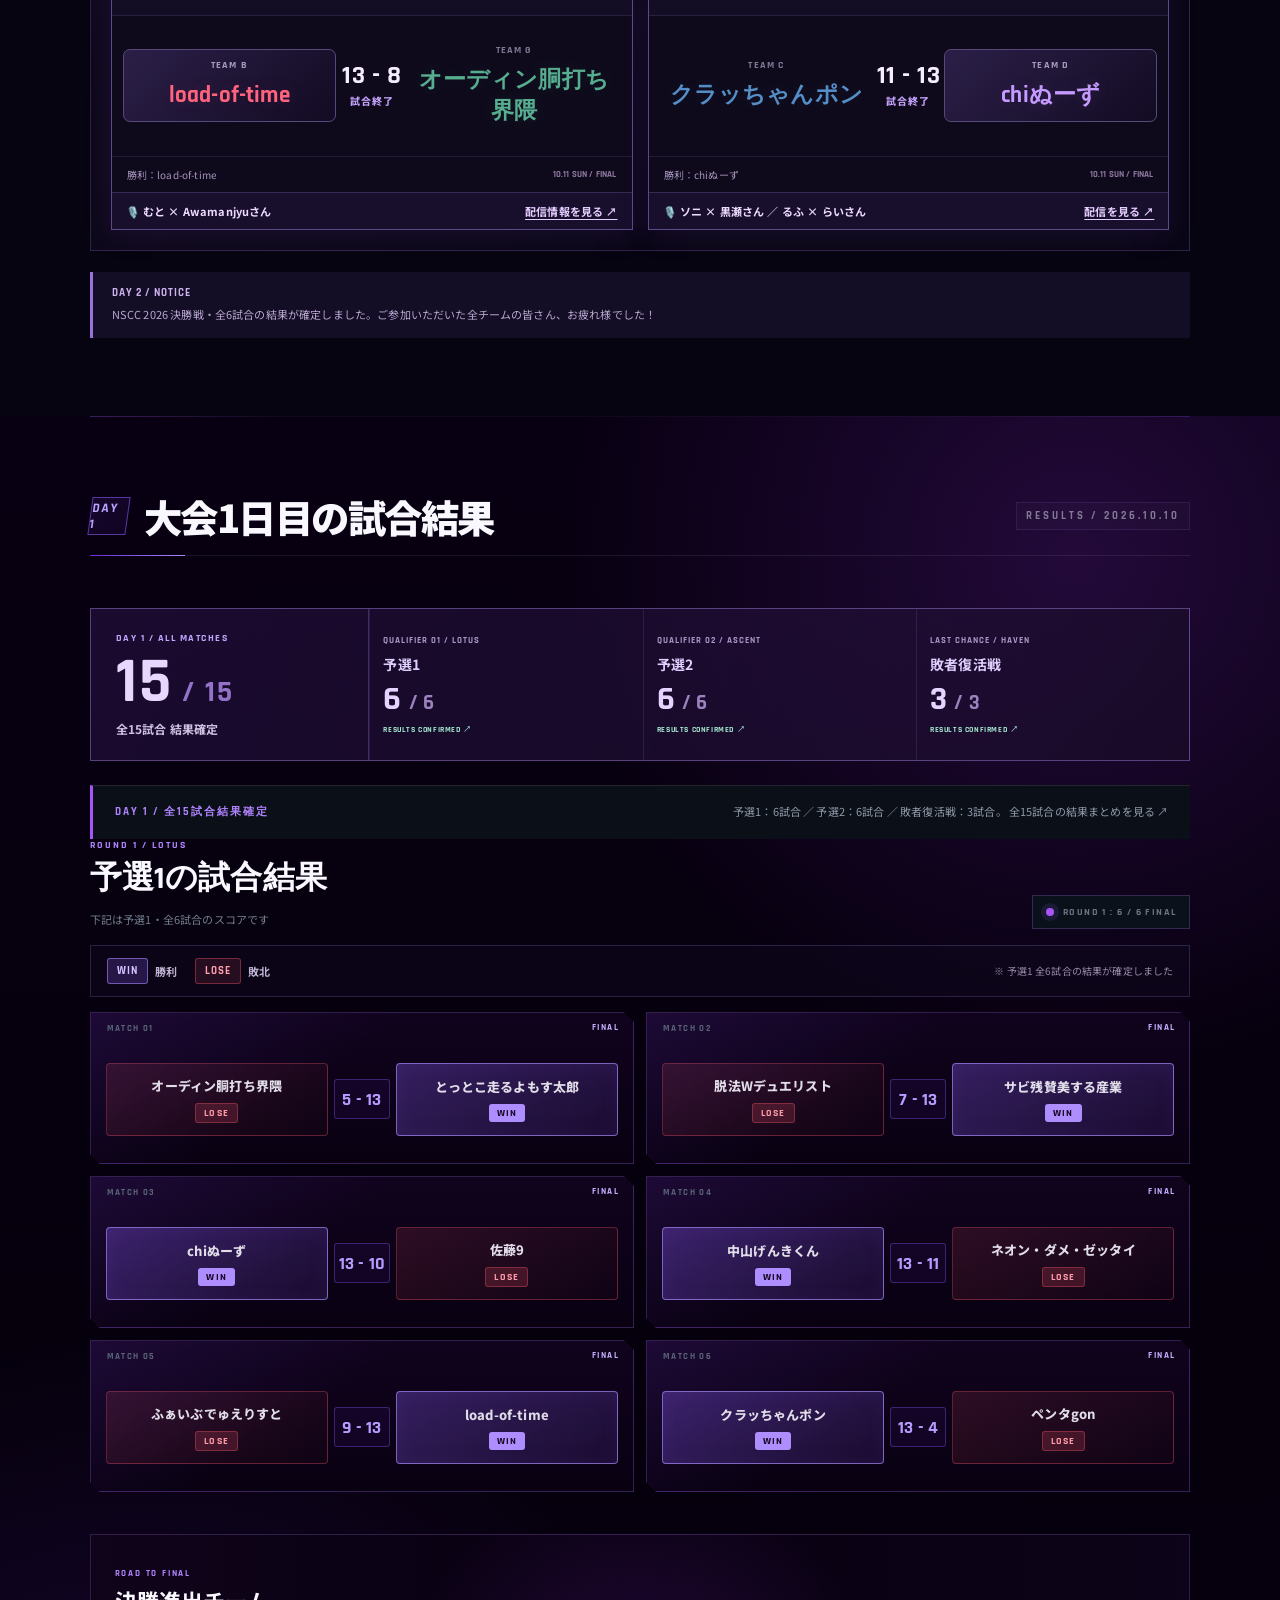
==== commit eadb6bc1: "Record final match06: chiぬーず 13–11 クラッちゃんポン; complete all six finals" ====
--- a/index.html
+++ b/index.html
@@ -644,7 +644,7 @@
     </section>
     <section id="finalmatchups" class="section nscc-finals-section">
       <div class="nscc-finals-header">
-        <div><p>NSCC 2026 / GRAND FINAL</p><h2>決勝対戦カード <span>全6試合決定</span></h2><small>2026.10.11 SUN / 21:00 START / FOUR-TEAM ROUND ROBIN</small></div>
+        <div><p>NSCC 2026 / GRAND FINAL</p><h2>決勝対戦カード <span>全6試合終了</span></h2><small>2026.10.11 SUN / 21:00 START / FOUR-TEAM ROUND ROBIN</small></div>
         <div class="nscc-finals-status"><span>4 TEAMS</span><strong>6 MATCHES</strong></div>
       </div>
       <p class="nscc-finals-desc">決勝進出4チームによる<b>総当たり戦</b>。全3ラウンド・各ラウンド2試合。1チームにつき3試合を行い、全チームが互いに1度ずつ対戦します。</p>
@@ -690,16 +690,16 @@
             <div class="nscc-final-card-bottom"><span>勝利：load-of-time</span><small>10.11 SUN / FINAL</small></div>
           <div class="nscc-final-commentator"><span>🎙️ むと × Awamanjyuさん</span><a href="#live">配信情報を見る ↗</a></div>
           </article>
-          <article class="nscc-final-card" data-stage="final" data-round="3" data-match="06" data-result="pending" data-winner="">
-            <div class="nscc-final-card-top"><span>FINAL MATCH 06</span><b>PENDING</b></div>
-            <div class="nscc-final-versus"><span class="nscc-final-team nscc-final-team--blue"><small>TEAM C</small><strong>クラッちゃんポン</strong></span><div class="nscc-final-score"><em>VS</em><b>—</b></div><span class="nscc-final-team nscc-final-team--purple"><small>TEAM D</small><strong>chiぬーず</strong></span></div>
-            <div class="nscc-final-card-bottom"><span>先攻・後攻・試合マップ：運営から案内</span><small>10.11 SUN / FINAL</small></div>
+          <article class="nscc-final-card" data-stage="final" data-round="3" data-match="06" data-result="complete" data-winner="right">
+            <div class="nscc-final-card-top"><span>FINAL MATCH 06</span><b>FINAL · CHI WIN</b></div>
+            <div class="nscc-final-versus"><span class="nscc-final-team nscc-final-team--blue"><small>TEAM C</small><strong>クラッちゃんポン</strong></span><div class="nscc-final-score" aria-label="クラッちゃんポン11、chiぬーず13"><em>11 - 13</em><b>試合終了</b></div><span class="nscc-final-team nscc-final-team--purple"><small>TEAM D</small><strong>chiぬーず</strong></span></div>
+            <div class="nscc-final-card-bottom"><span>勝利：chiぬーず</span><small>10.11 SUN / FINAL</small></div>
           <div class="nscc-final-commentator"><span>🎙️ ソニ × 黒瀬さん ／ るふ × らいさん</span><a href="#live">配信を見る ↗</a></div>
           </article>
         </div>
       </div>
       </div>
-      <div class="nscc-finals-notice"><b>DAY 2 / NOTICE</b><span>決勝は10月11日（日）21:00開始予定。ラウンド内の試合開始時刻、マップ、先攻・後攻や部屋作成の担当は大会運営から別途お知らせします。スコアは試合終了後に掲載します。</span></div>
+      <div class="nscc-finals-notice"><b>DAY 2 / NOTICE</b><span>NSCC 2026 決勝戦・全6試合の結果が確定しました。ご参加いただいた全チームの皆さん、お疲れ様でした！</span></div>
     </section>
     <section id="results" class="section results-section">
       <div class="section-title"><span>DAY 1</span><h2>大会1日目の試合結果</h2><small>RESULTS / 2026.10.10</small></div>
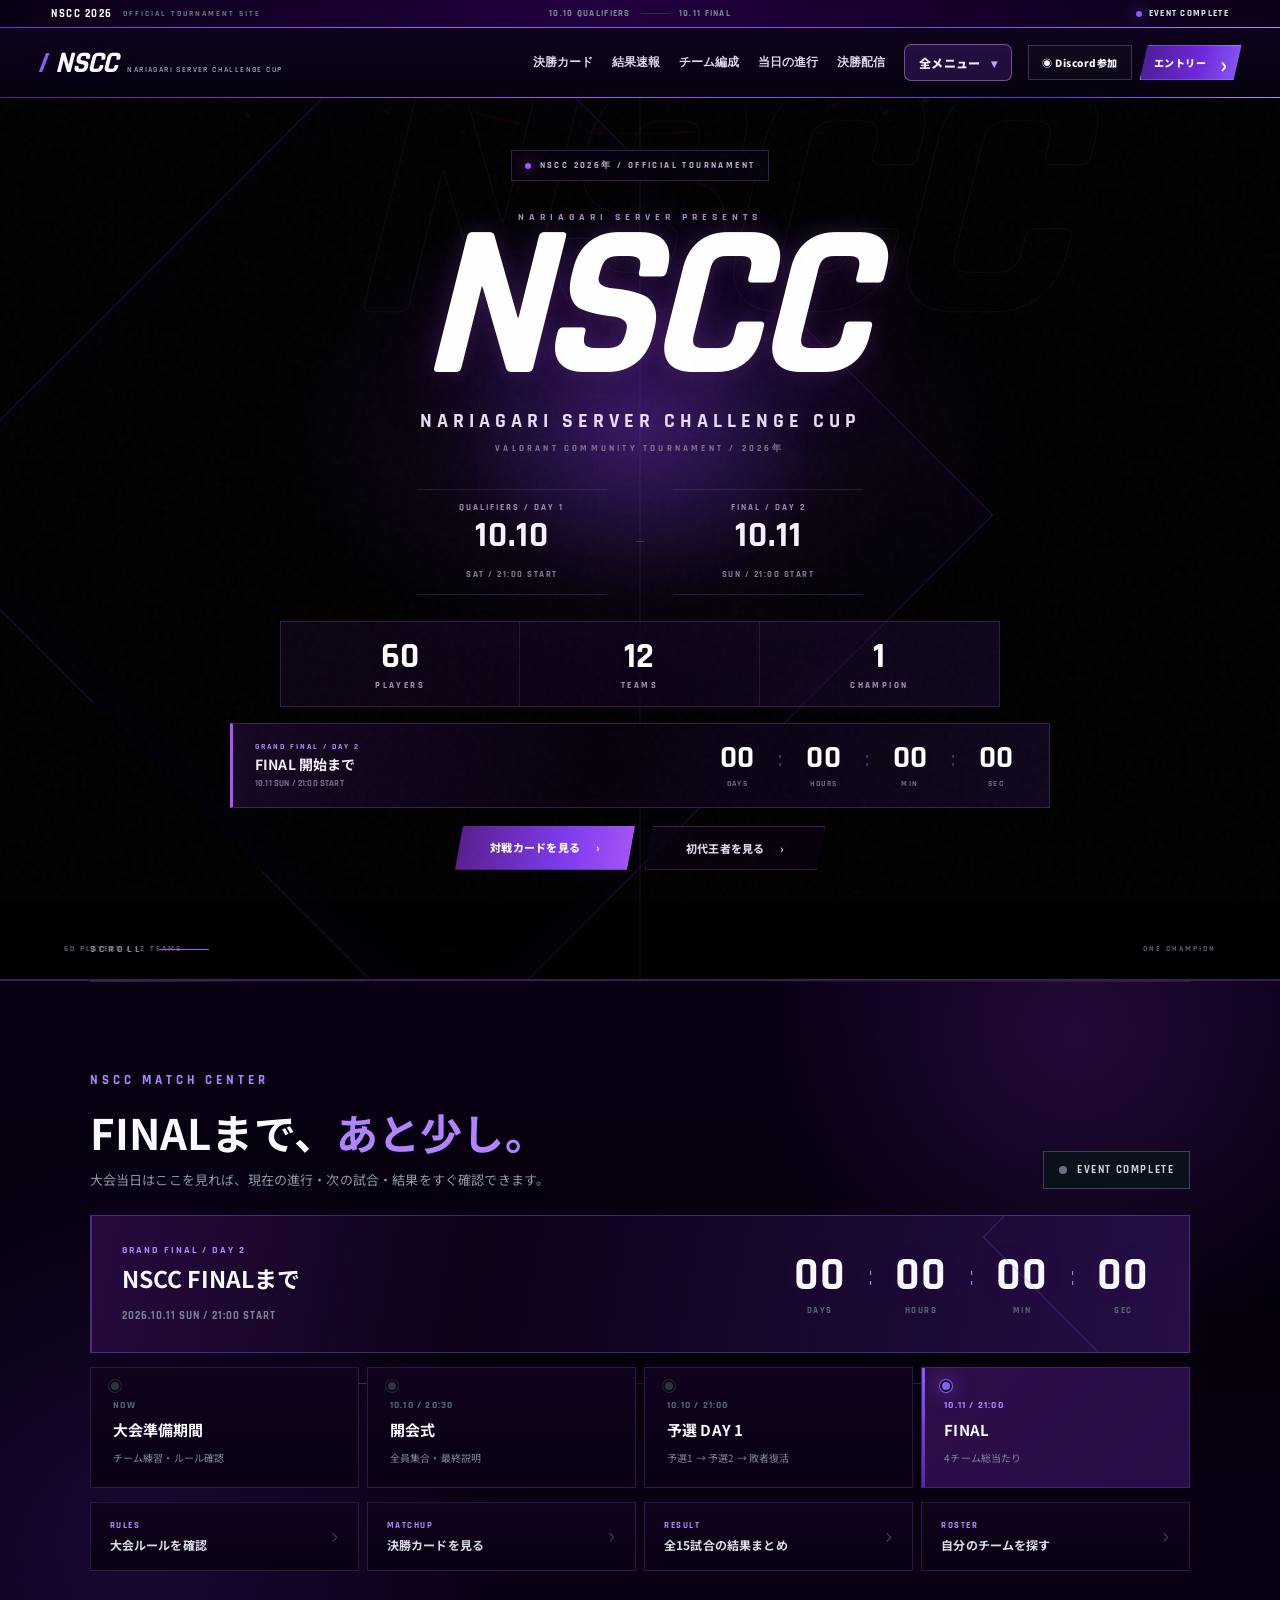
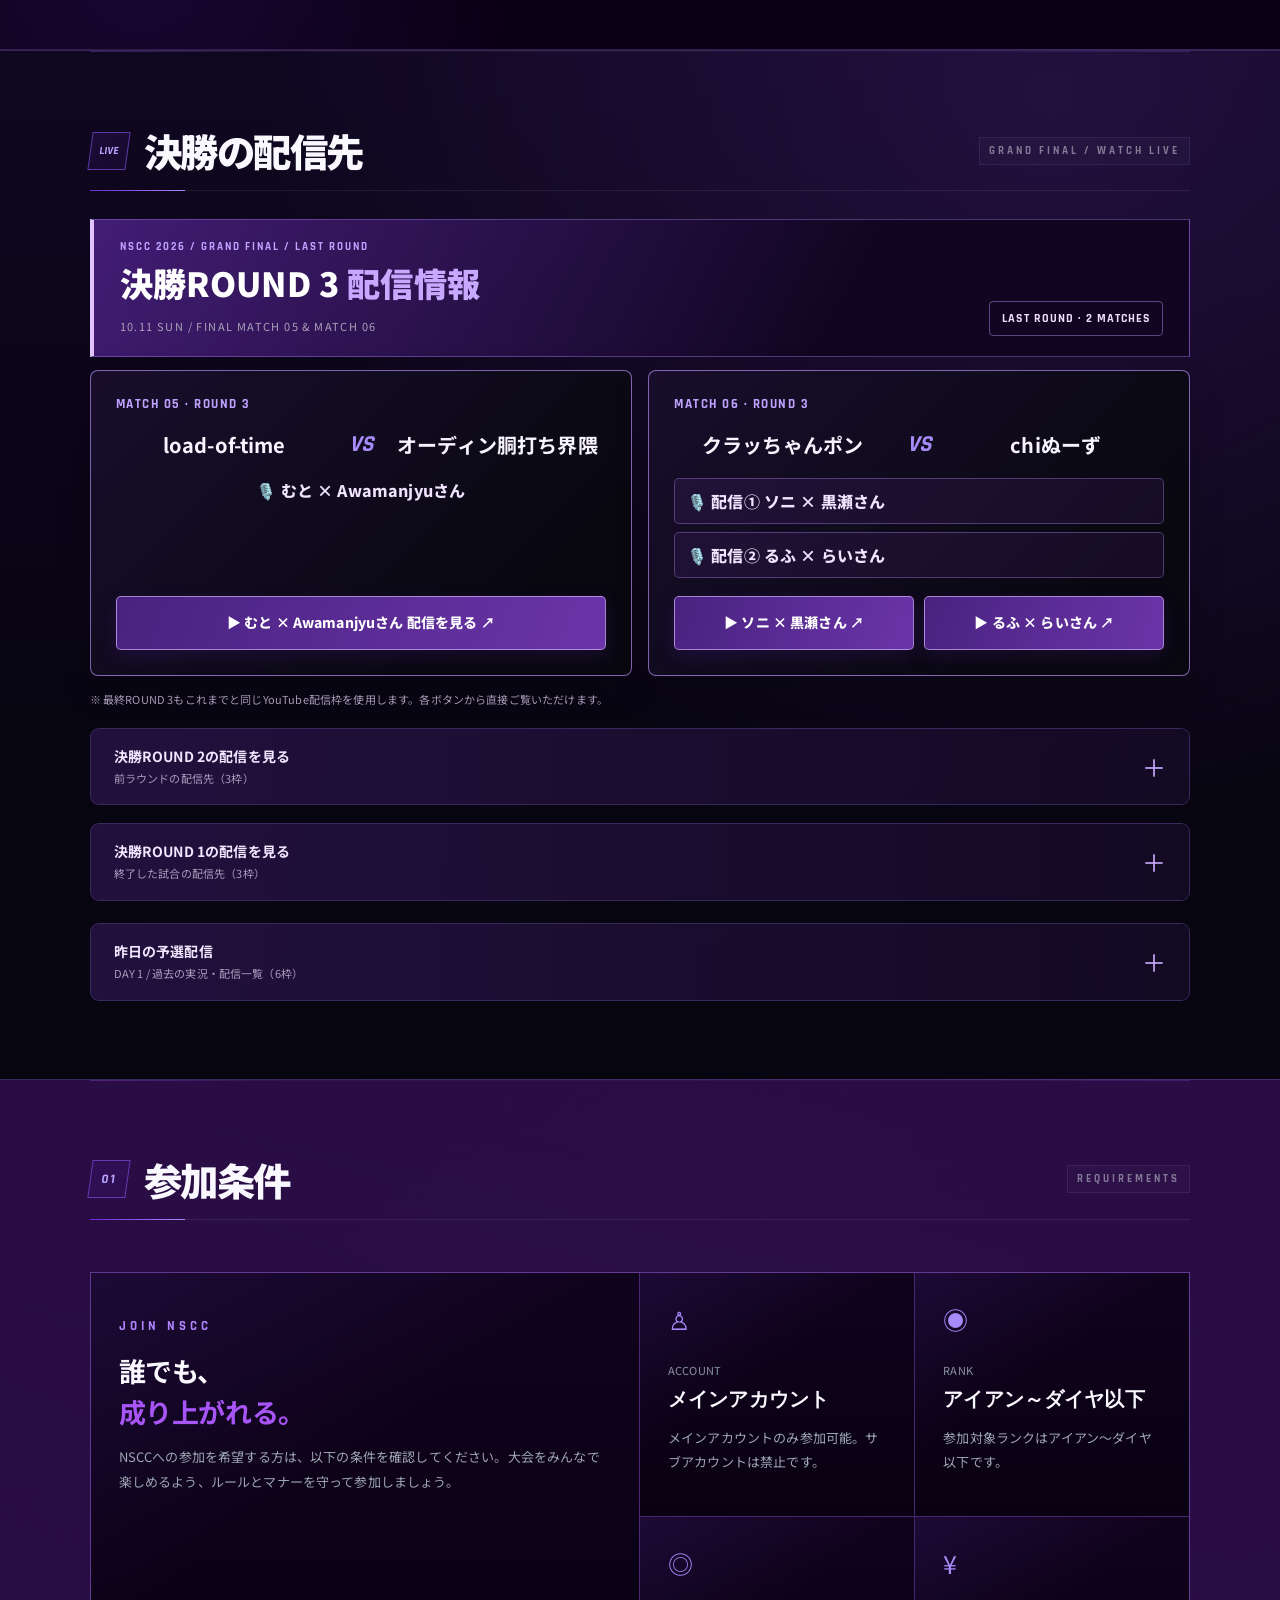
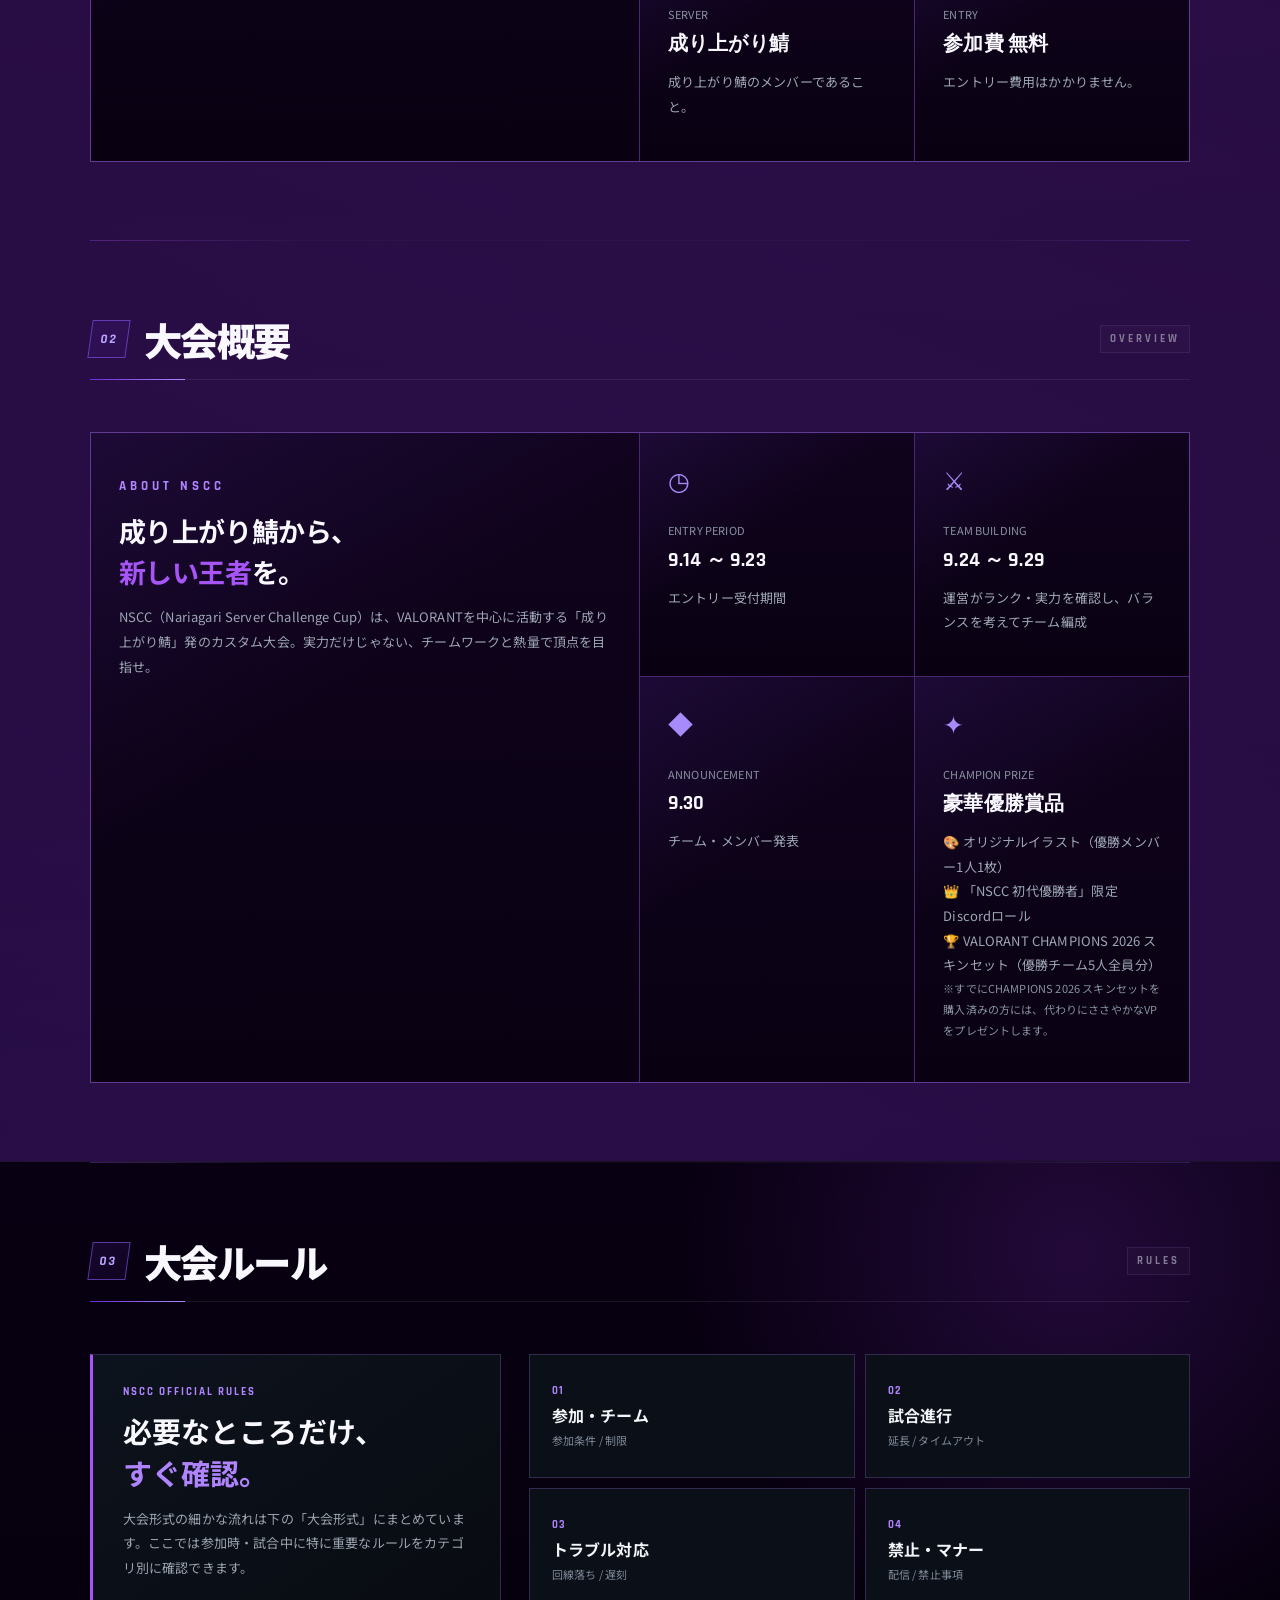
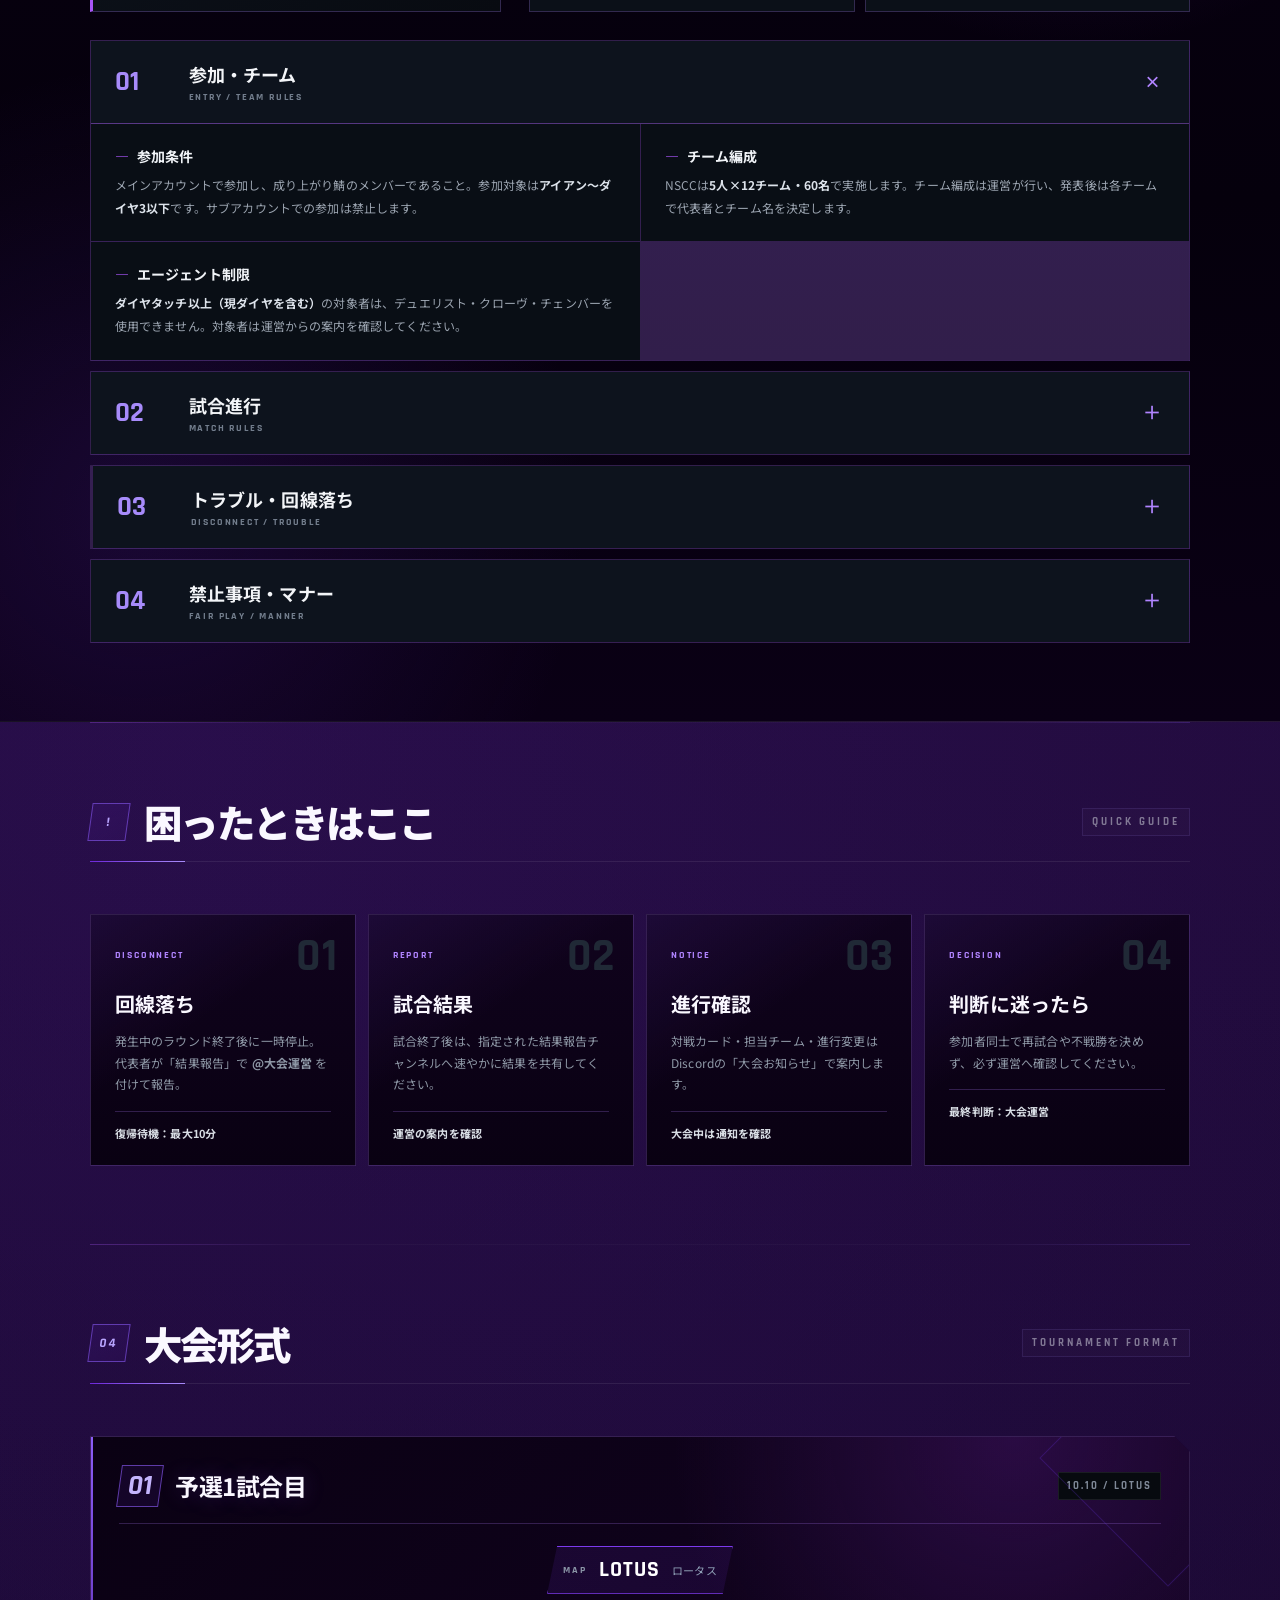
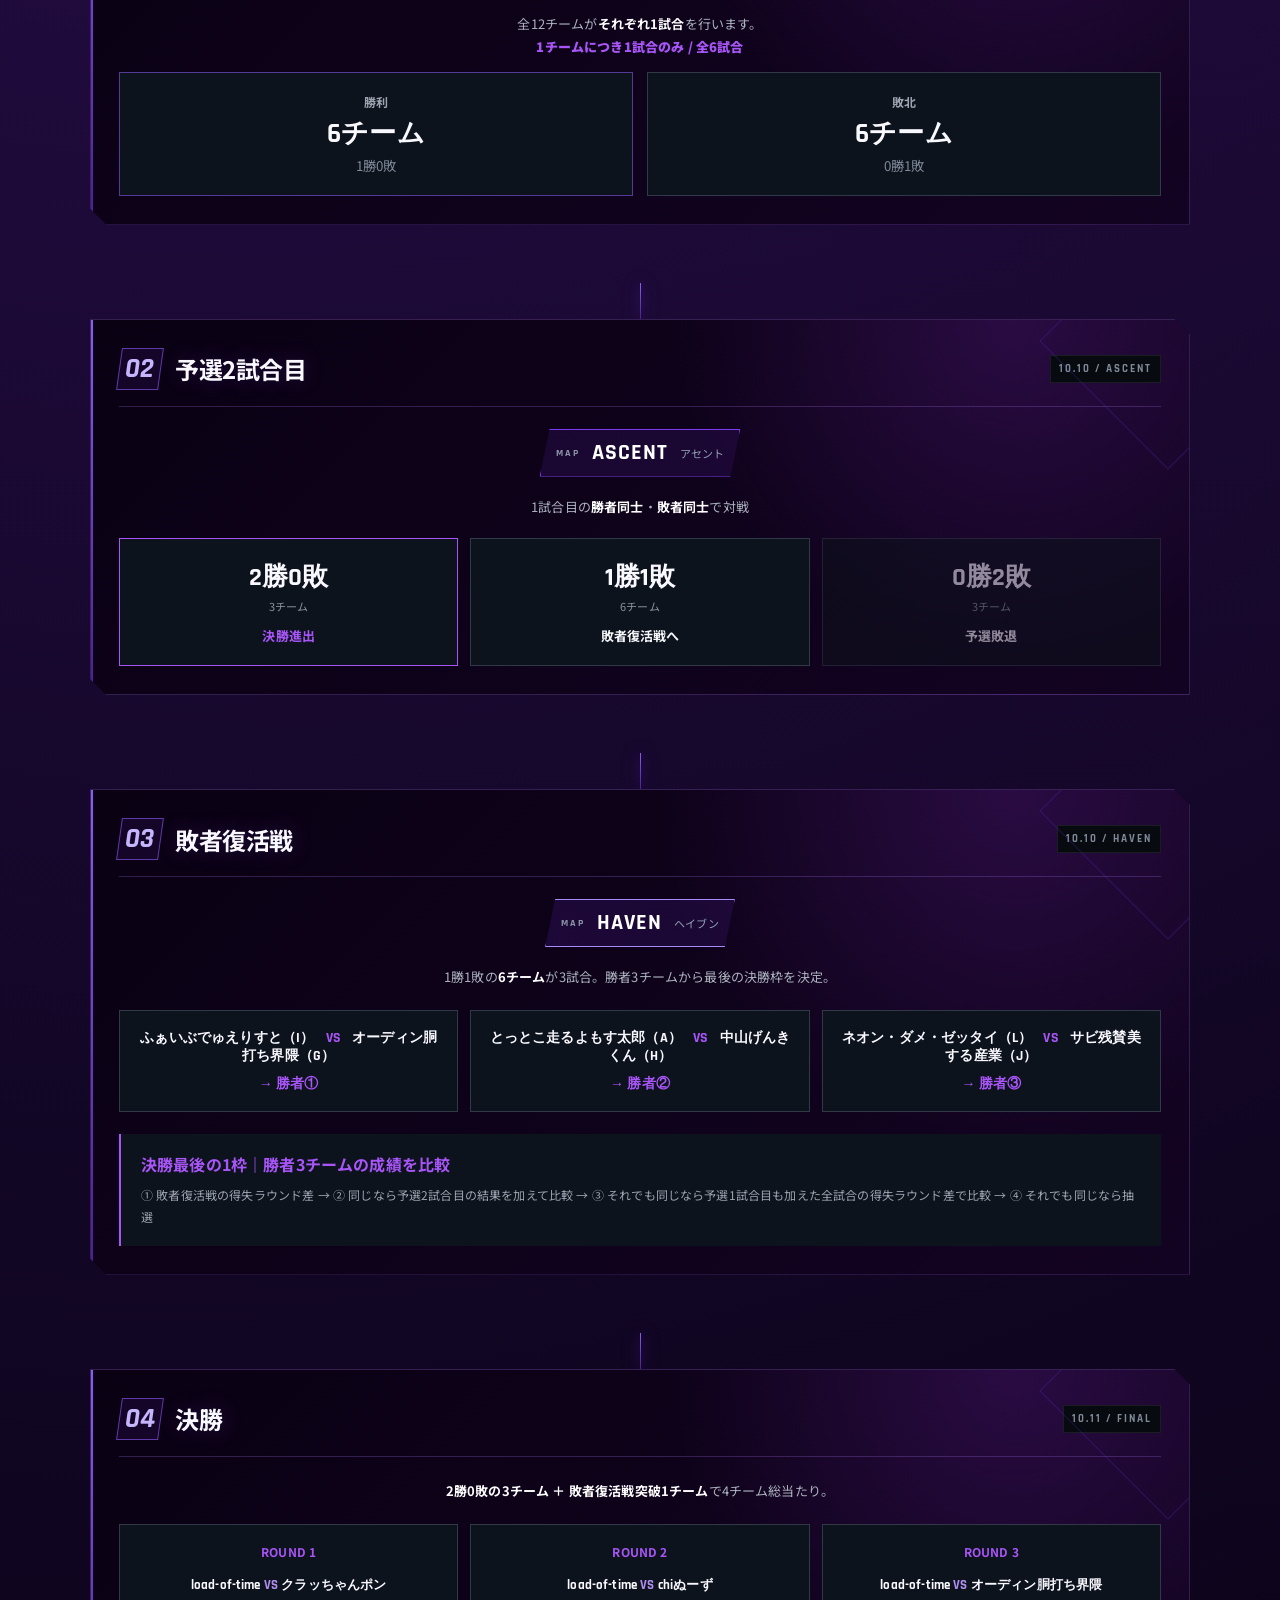
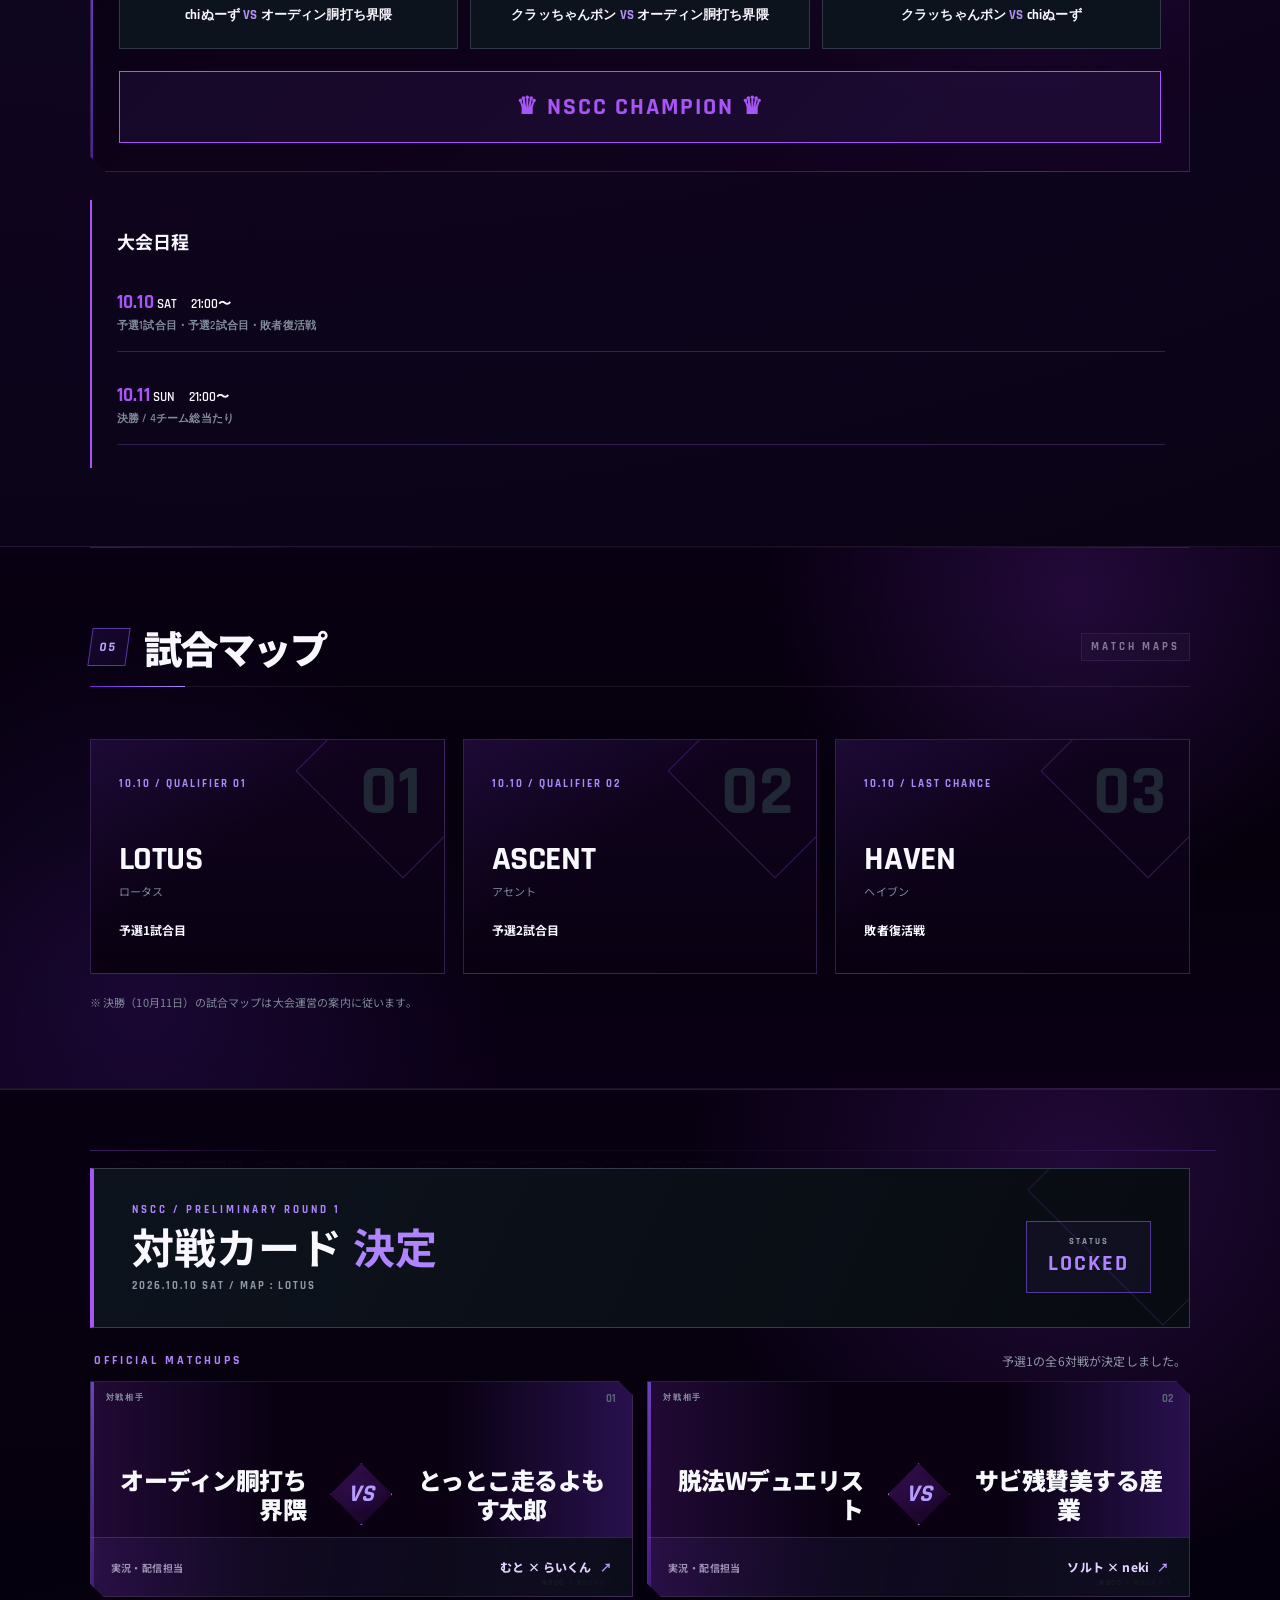
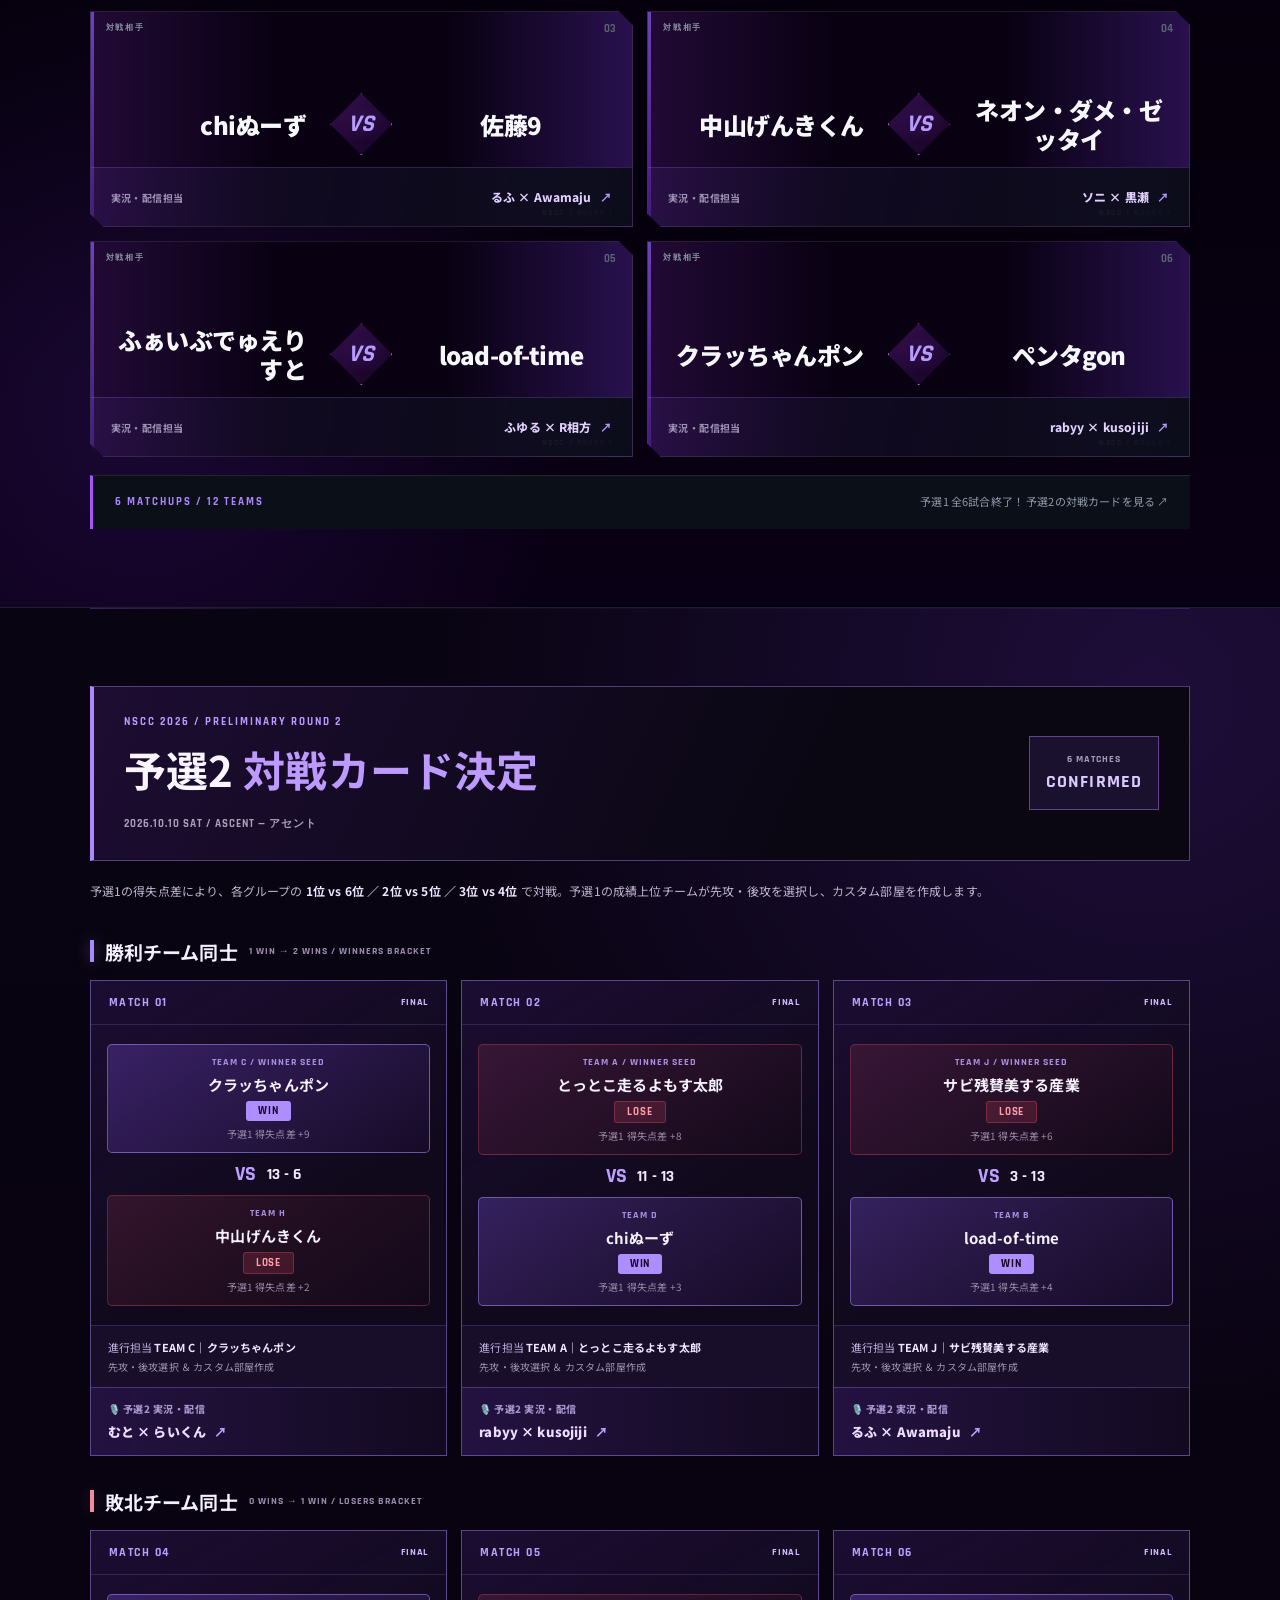
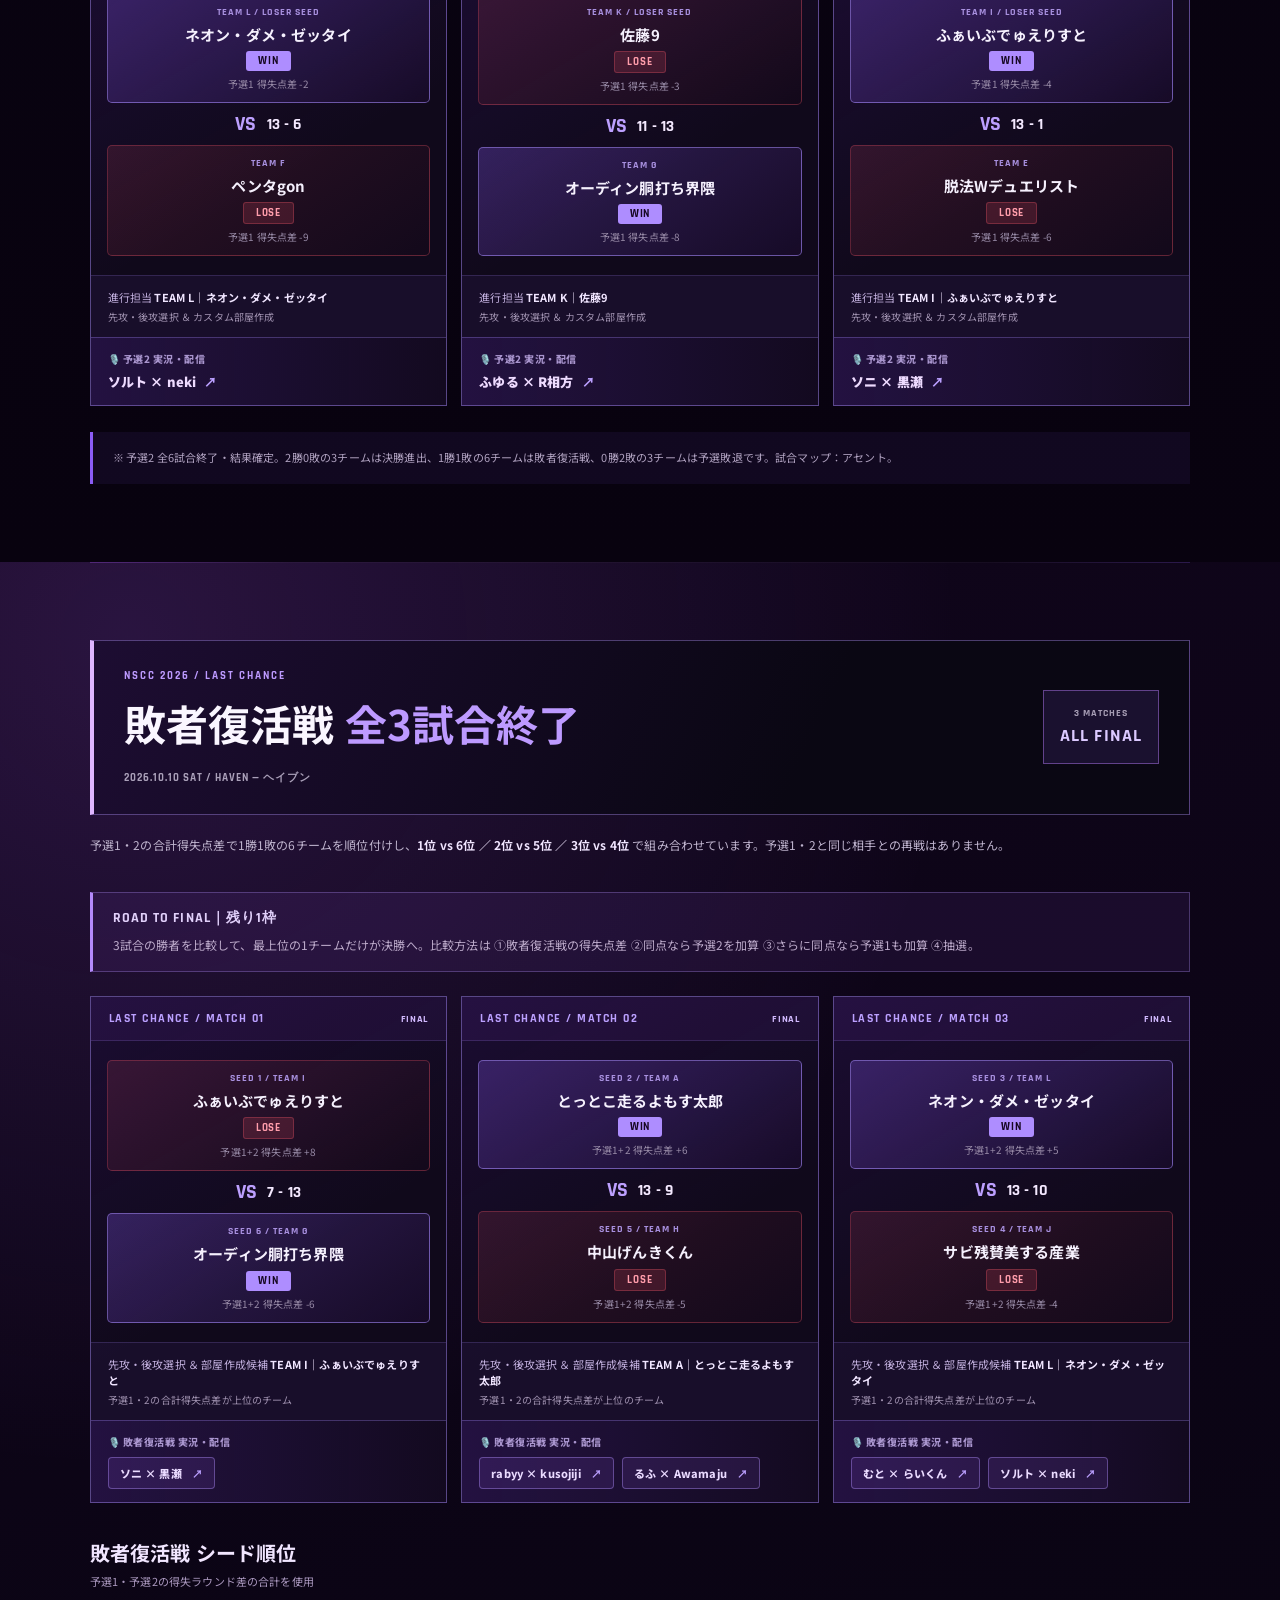
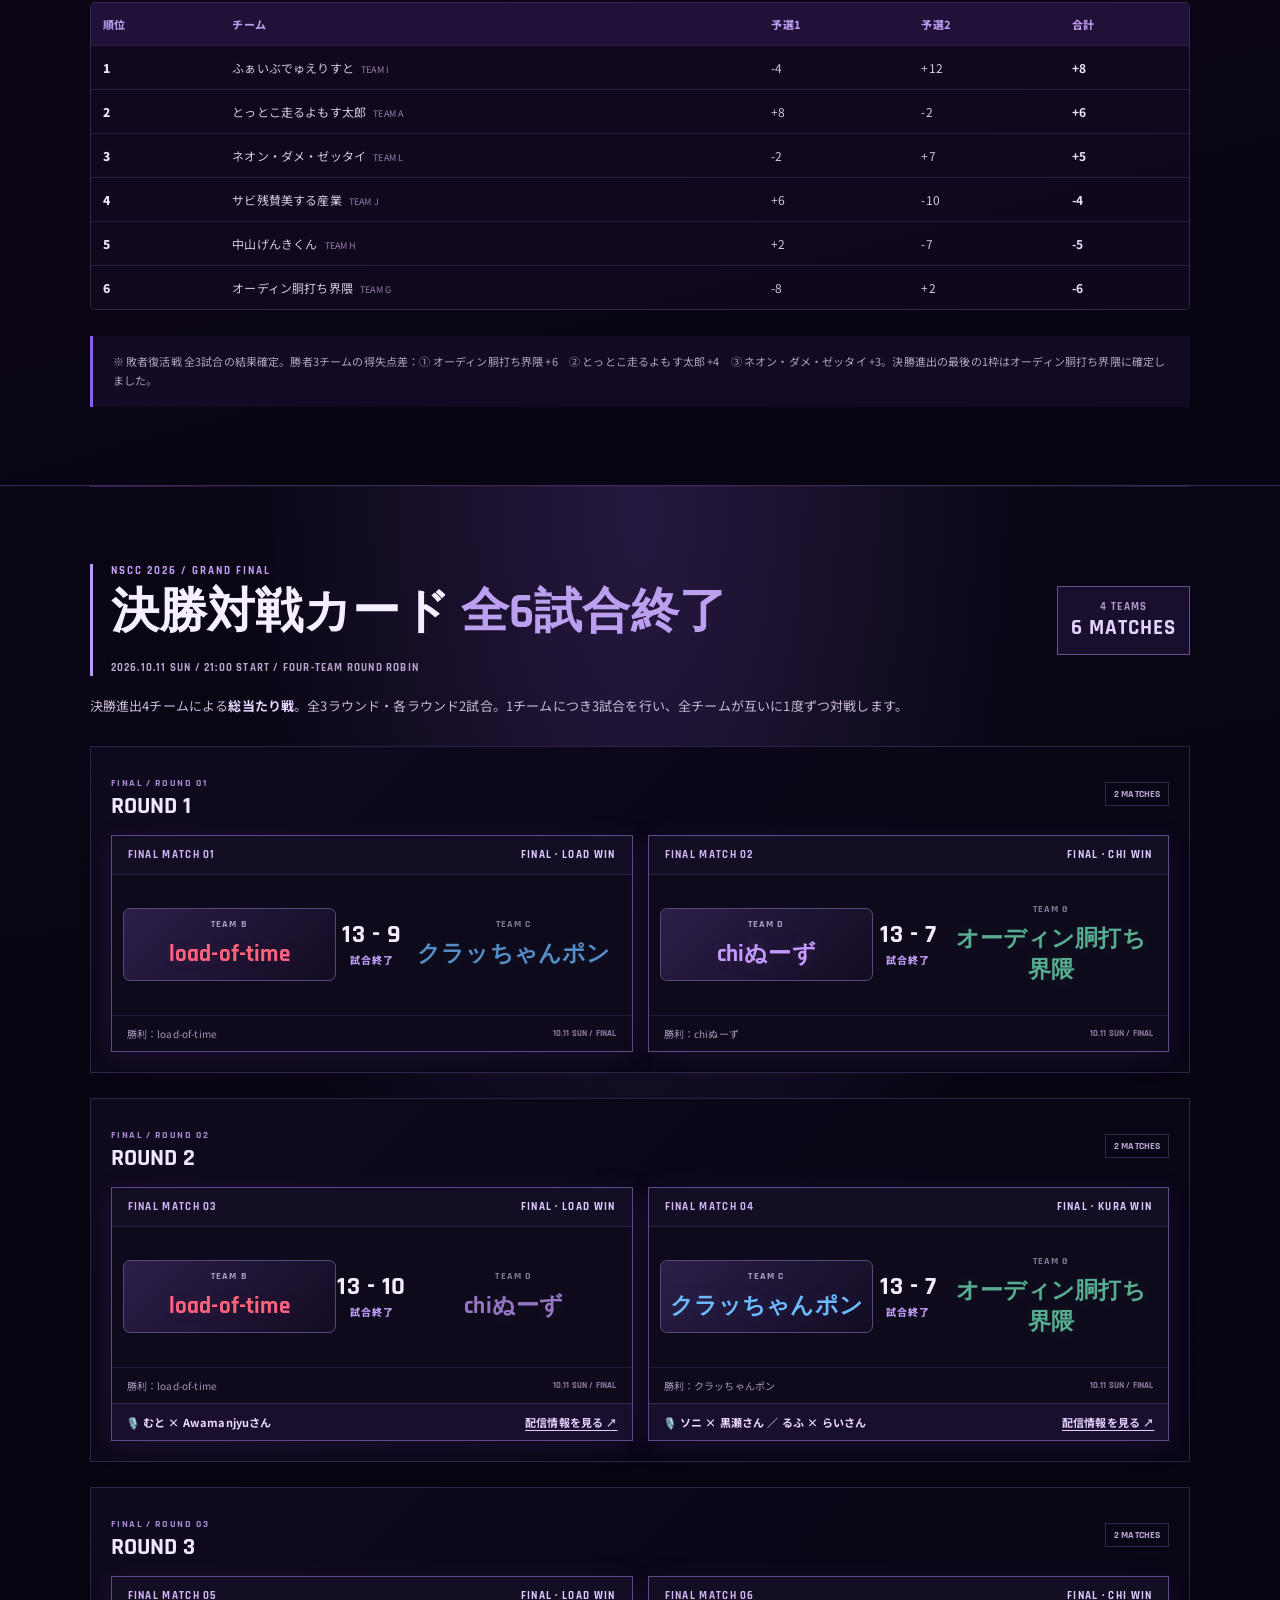
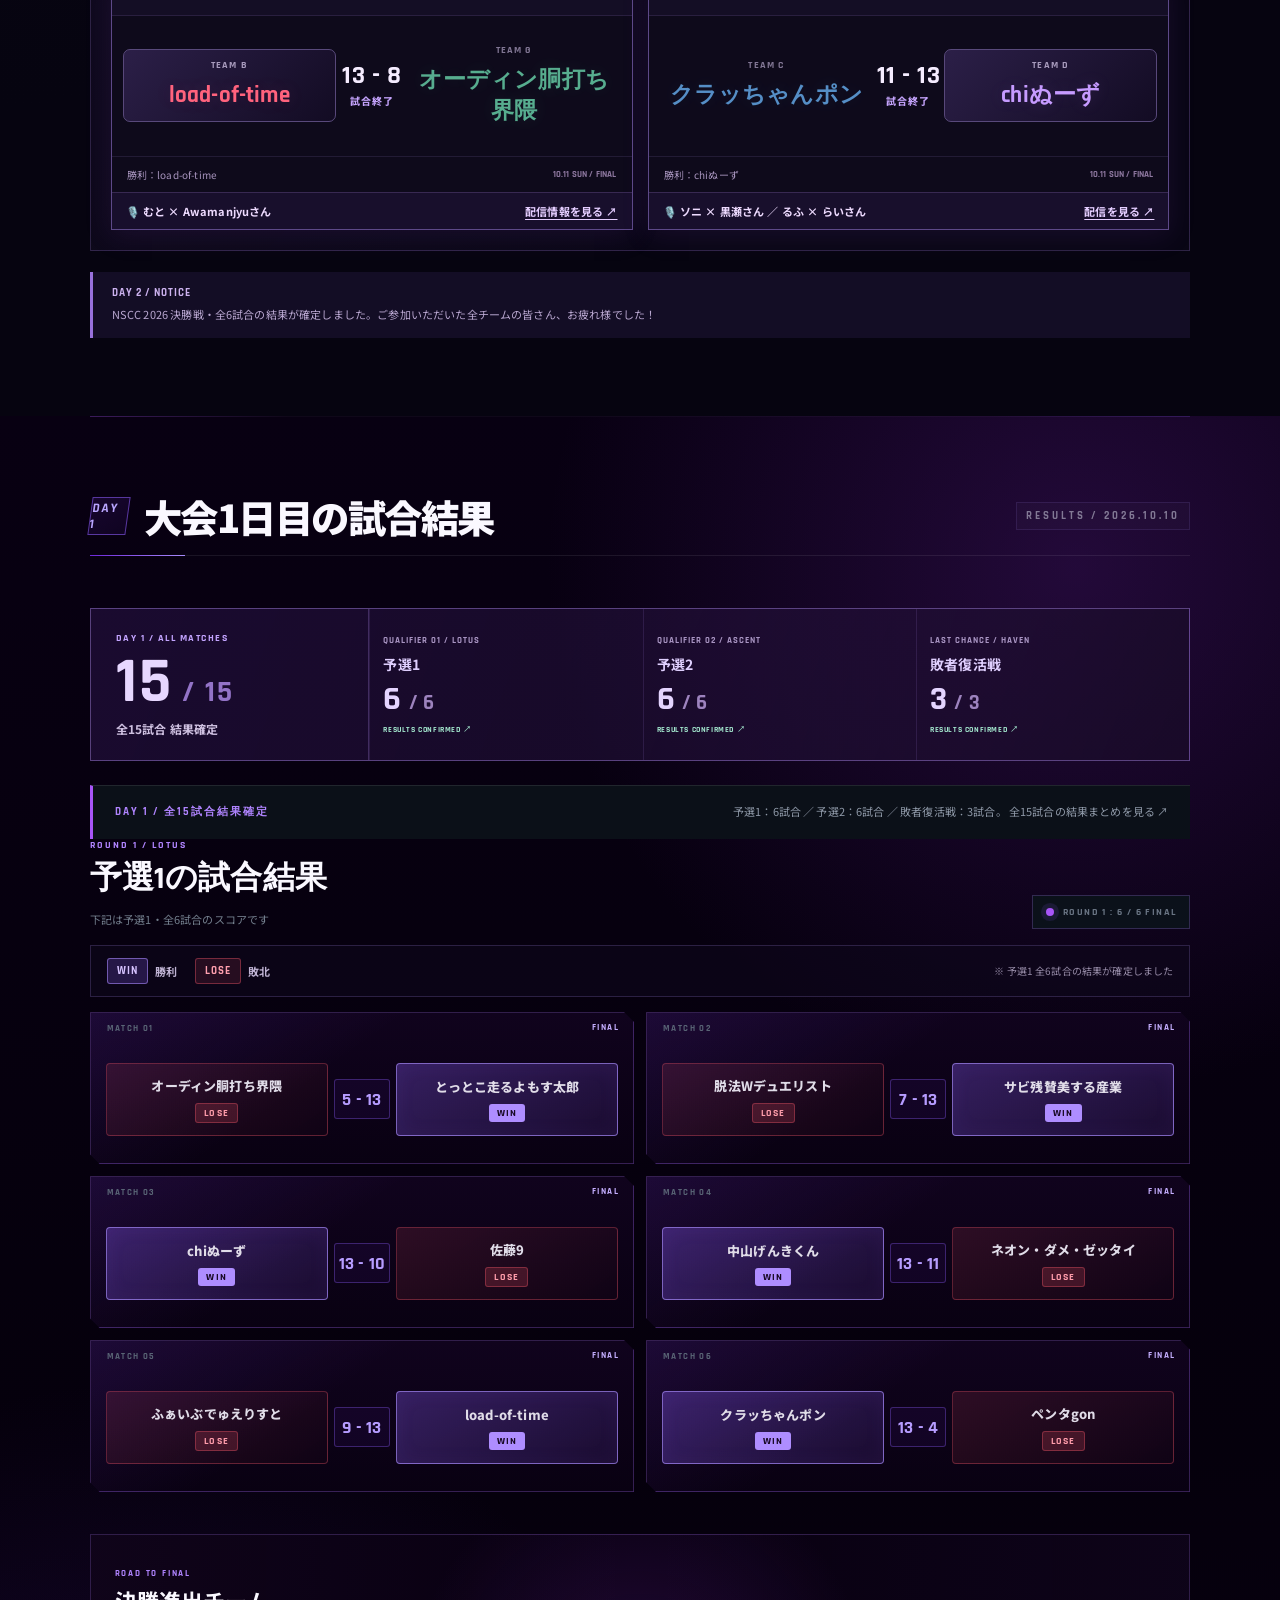
==== commit a7193c4f: "Officially reveal NSCC 2026 first champion load-of-time, 3-0" ====
--- a/index.html
+++ b/index.html
@@ -8,7 +8,7 @@
   <meta http-equiv="Expires" content="0">
   <title>NSCC | 成り上がり Server Challenge Cup</title>
   <meta name="description" content="成り上がり鯖が主催するVALORANTカスタム大会 NSCC">
-  <link rel="stylesheet" href="style.css?v=20261011-r3-hosts">
+  <link rel="stylesheet" href="style.css?v=20261012-champion-revealed">
 </head>
 <body class="nscc-compact-layout">
   <div class="noise"></div>
@@ -115,7 +115,7 @@
 
         <div class="hero-official-actions">
           <a href="#finalmatchups" class="hero-primary">対戦カードを見る <span>›</span></a>
-          <a href="#live" class="hero-secondary">決勝配信を見る <span>›</span></a>
+          <a href="#championReveal" class="hero-secondary">初代王者を見る <span>›</span></a>
         </div>
       </div>
 
@@ -737,12 +737,13 @@
         </div>
       </div>
 
-      <div class="champion-reveal" id="championReveal" data-revealed="false">
+      <div class="champion-reveal" id="championReveal" data-revealed="true" aria-label="NSCC 2026 初代優勝チーム load-of-time">
         <div class="champion-glow"></div>
         <small>NSCC 2026 / FIRST CHAMPION</small>
         <h3>CHAMPION</h3>
-        <strong id="championName">???</strong>
-        <p>大会終了後、初代王者がここに刻まれます。</p>
+        <strong id="championName">load-of-time</strong>
+        <p>🏆 NSCC 2026 初代優勝チーム ｜ 決勝3勝0敗・全勝優勝！</p>
+        <p class="champion-congrats">おめでとうございます！</p>
       </div>
     </section>
 
--- a/style.css
+++ b/style.css
@@ -2912,3 +2912,22 @@
 .nscc-round3-featured .nscc-final-broadcast-label{color:#f0dcff}
 .nscc-r2-broadcast-archive{margin:18px auto 0}
 .nscc-r2-broadcast-archive .nscc-round2-featured{margin:0!important}
+
+/* NSCC 2026 official first champion — 3 wins, 0 losses */
+.champion-reveal.revealed{
+  border:1px solid rgba(195,151,255,.7);
+  background:radial-gradient(ellipse at 50% -35%,rgba(158,97,243,.20),transparent 64%),
+    linear-gradient(140deg,#170d27,#090810 78%);
+  box-shadow:0 0 35px rgba(130,79,204,.16),inset 0 1px 0 rgba(215,186,255,.13);
+}
+.champion-reveal.revealed .champion-glow{
+  background:radial-gradient(ellipse,rgba(175,113,255,.26),transparent 67%)
+}
+.champion-reveal.revealed small{color:#c9afff}
+.champion-reveal.revealed h3{color:#f6eaff;font-size:clamp(36px,6vw,66px);letter-spacing:3.5px}
+.champion-reveal.revealed strong{
+  color:#dfc2ff!important;font-size:clamp(30px,5vw,58px);line-height:1.25;
+  overflow-wrap:anywhere;text-shadow:0 0 27px rgba(183,128,255,.34)
+}
+.champion-reveal.revealed p{color:#d4c2e9;font-size:clamp(12px,1.6vw,16px);font-weight:700;line-height:1.8}
+.champion-reveal.revealed .champion-congrats{color:#b996f8;font-weight:800;margin-top:10px}
